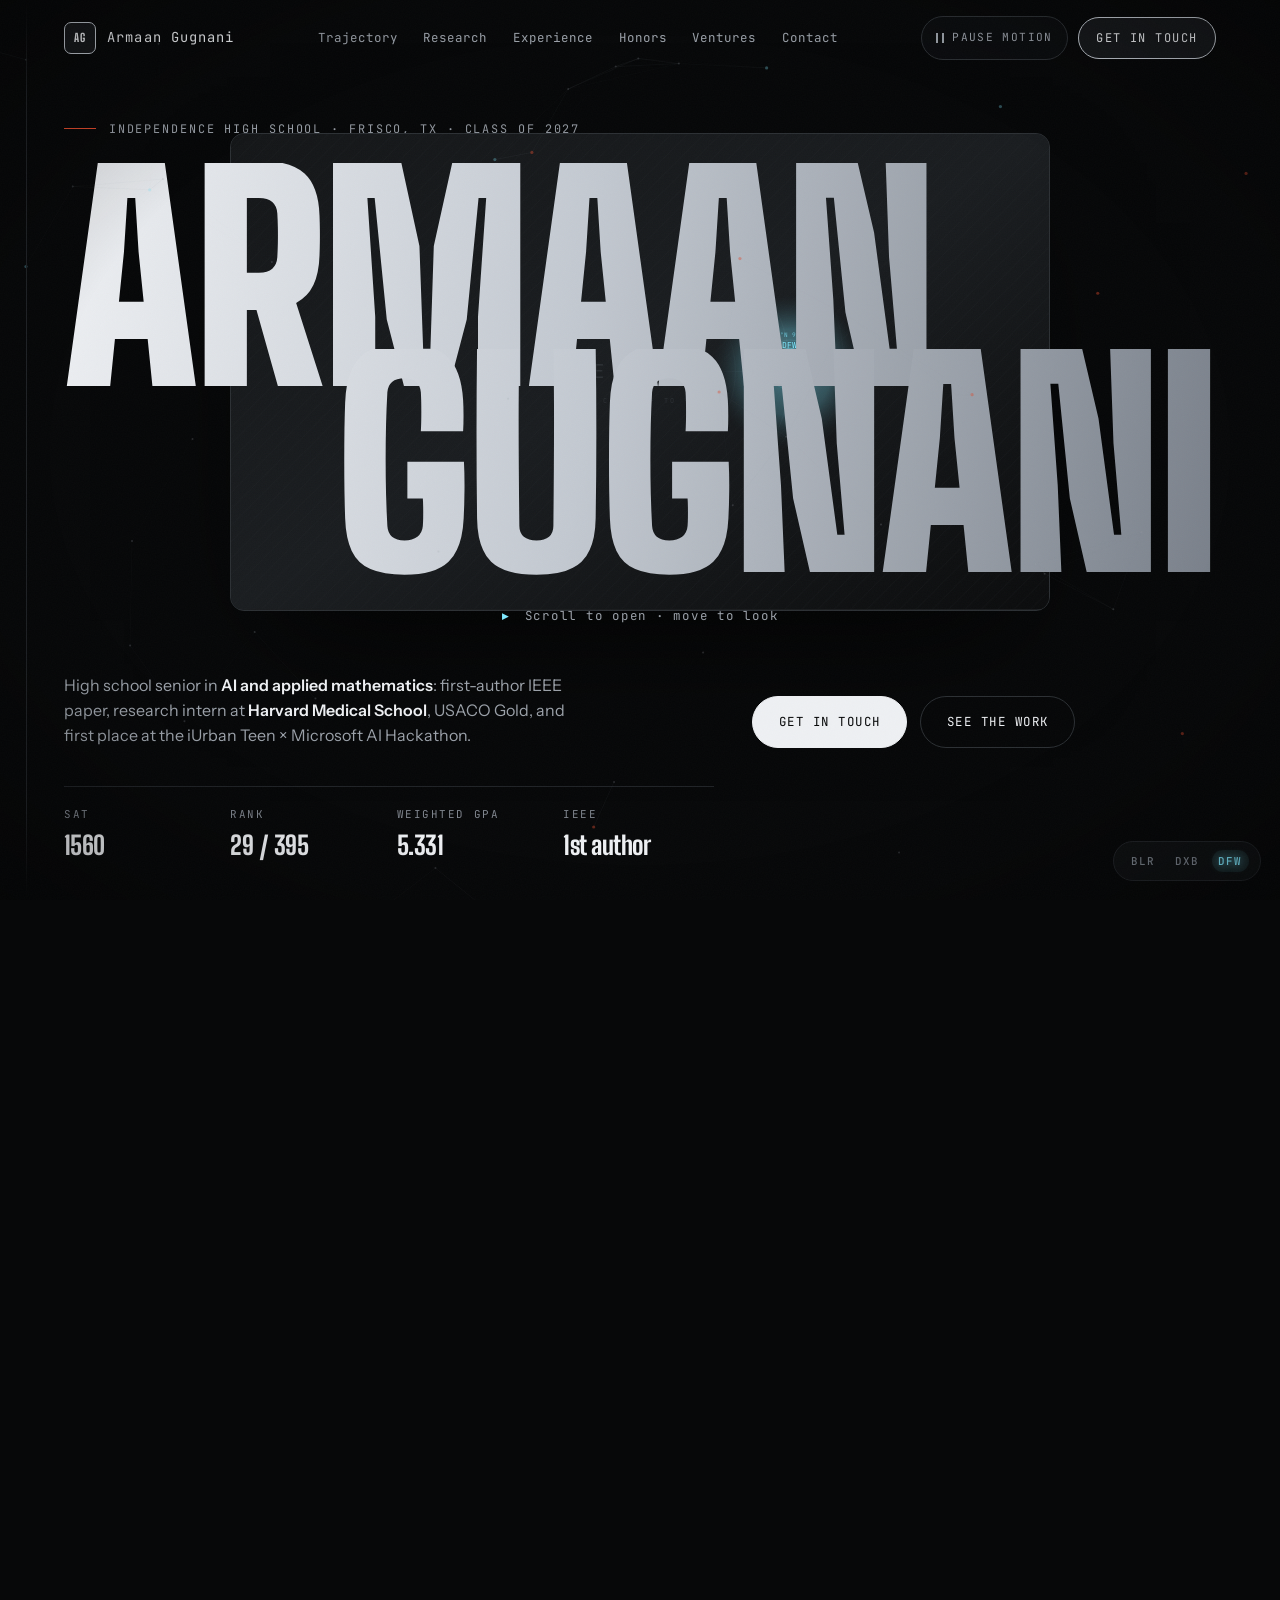
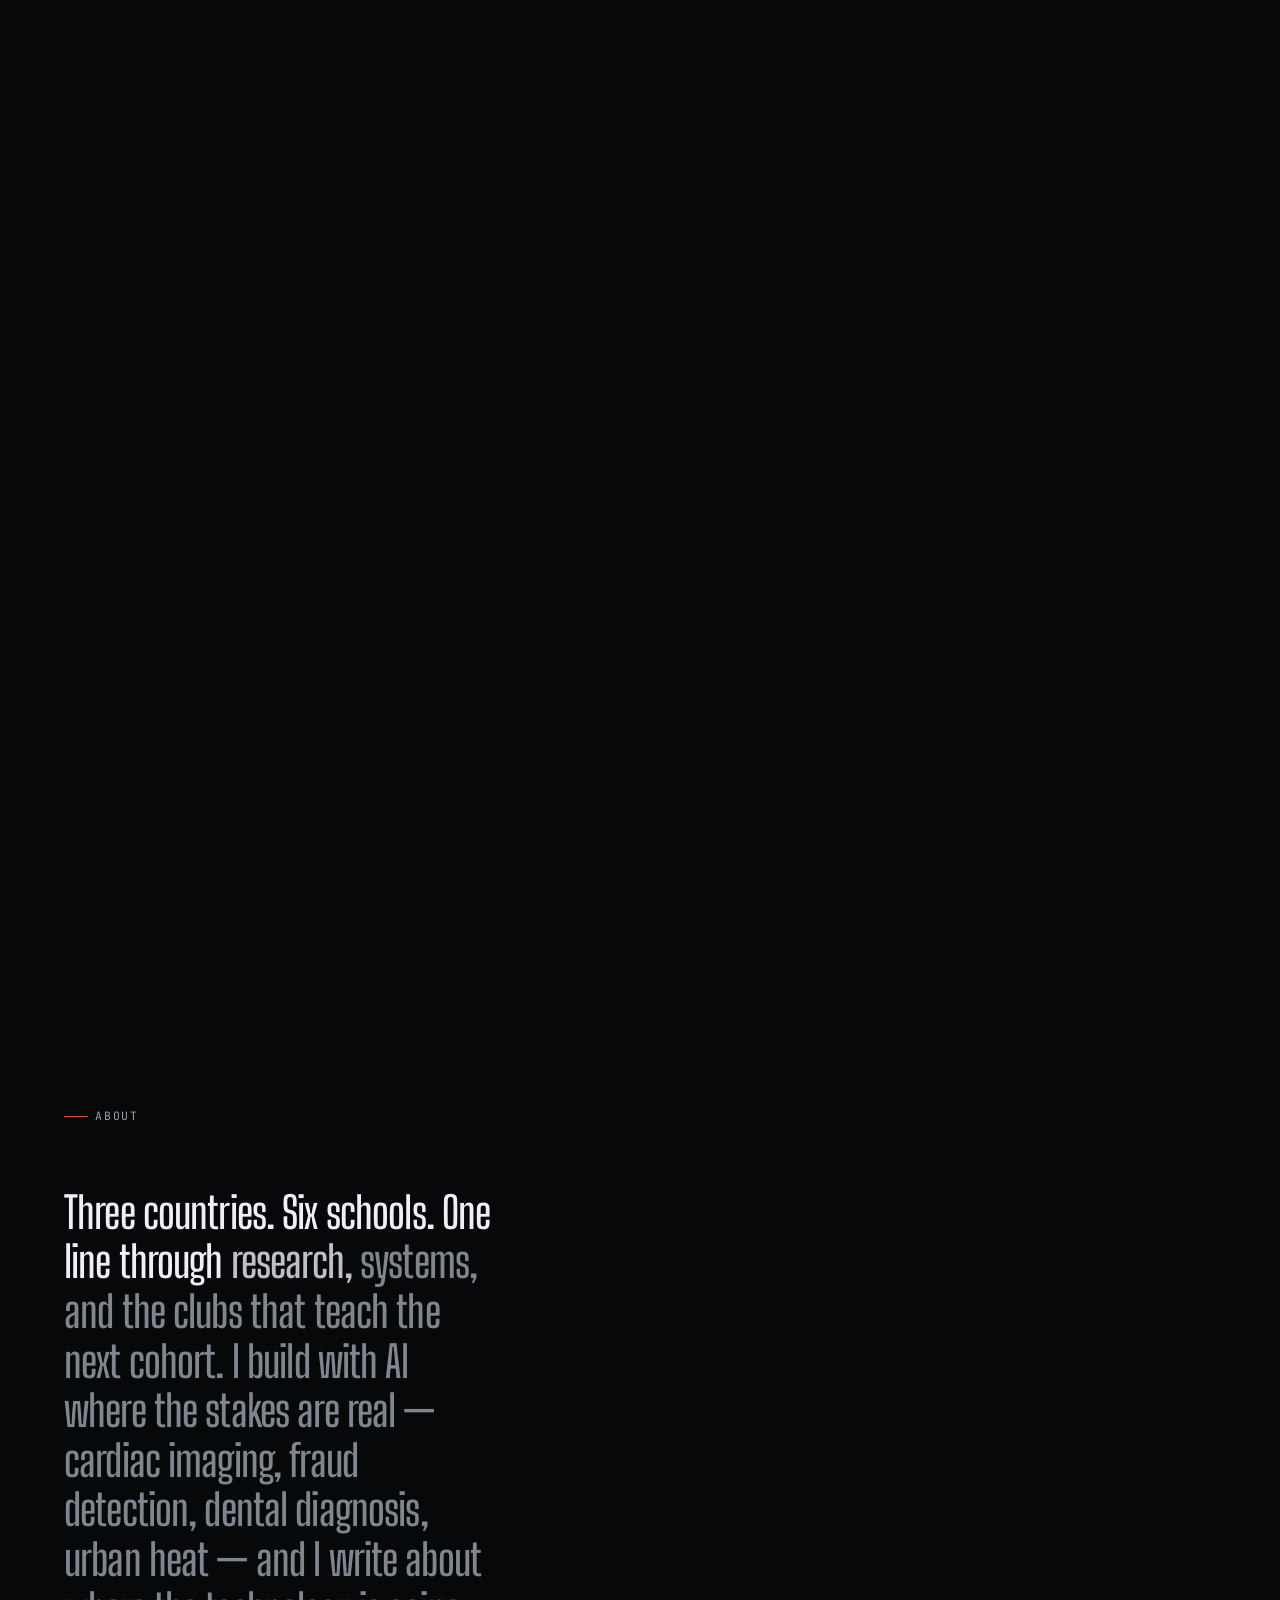
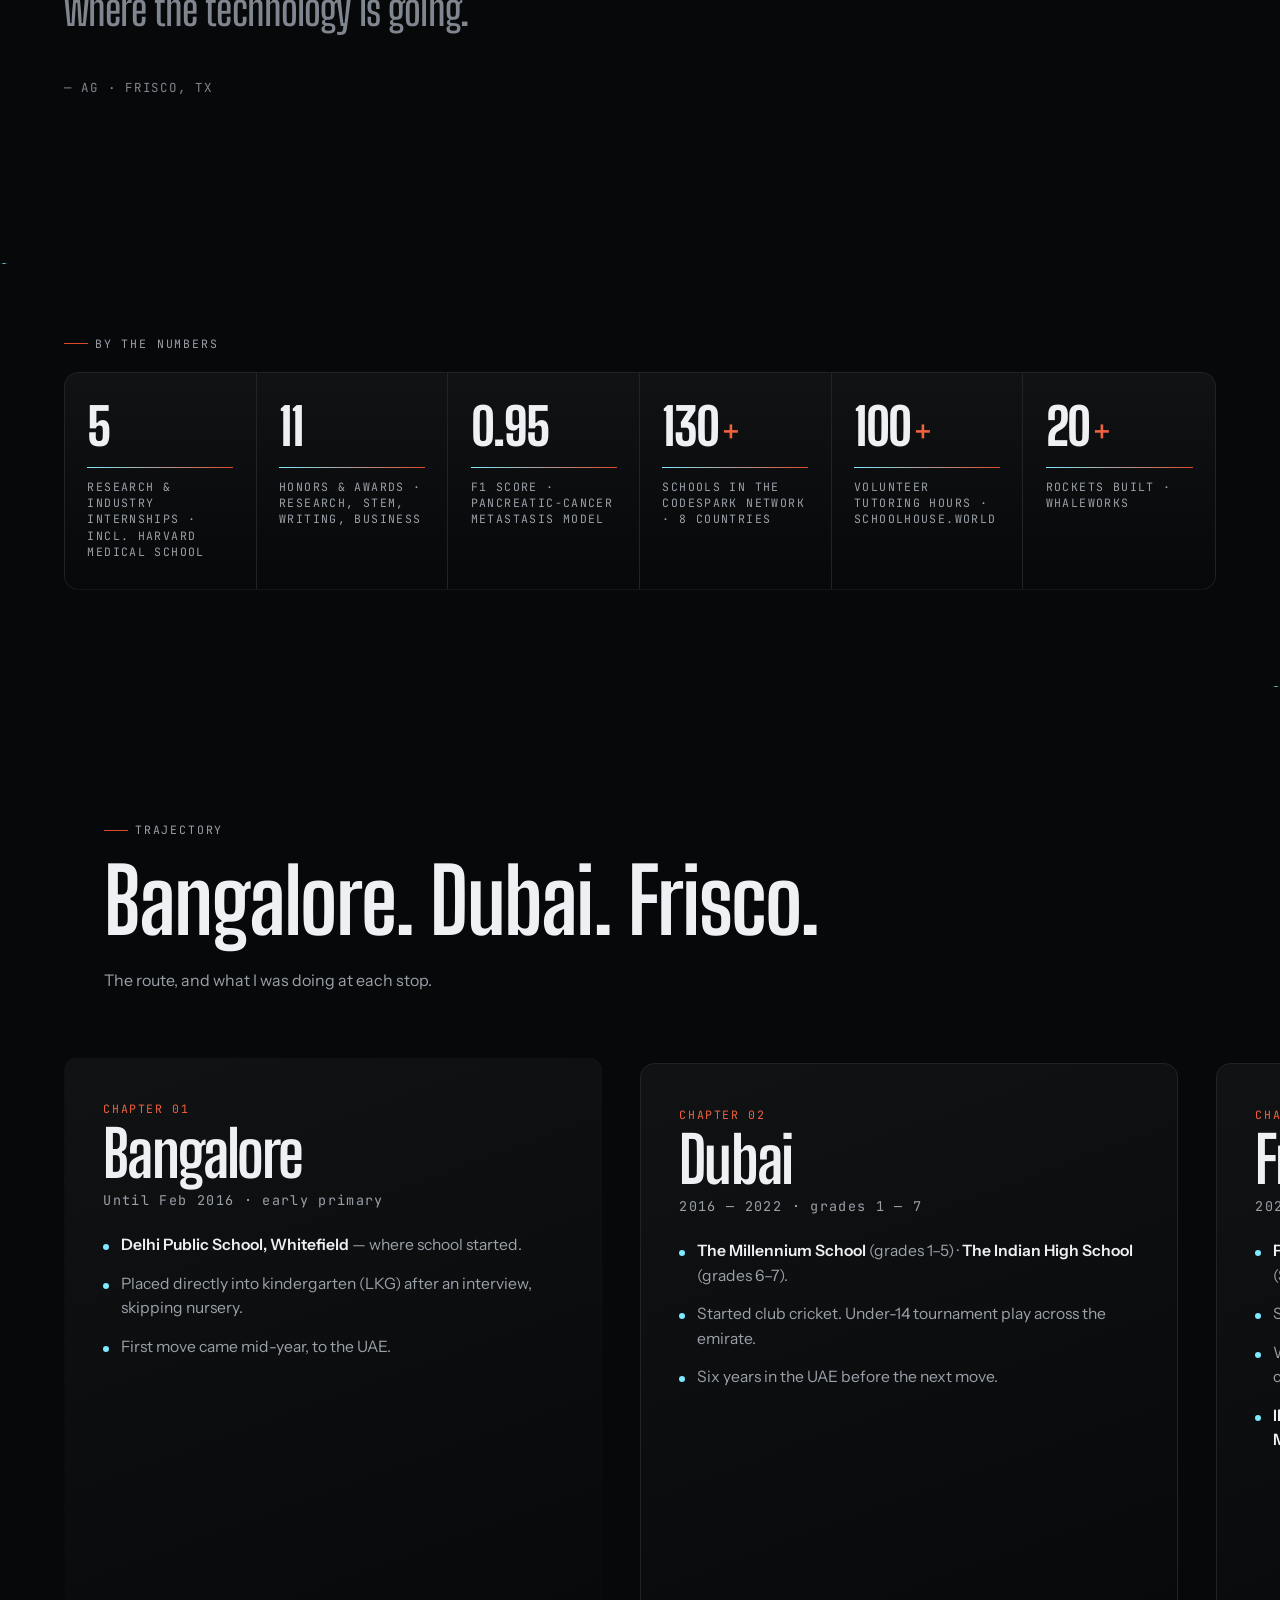
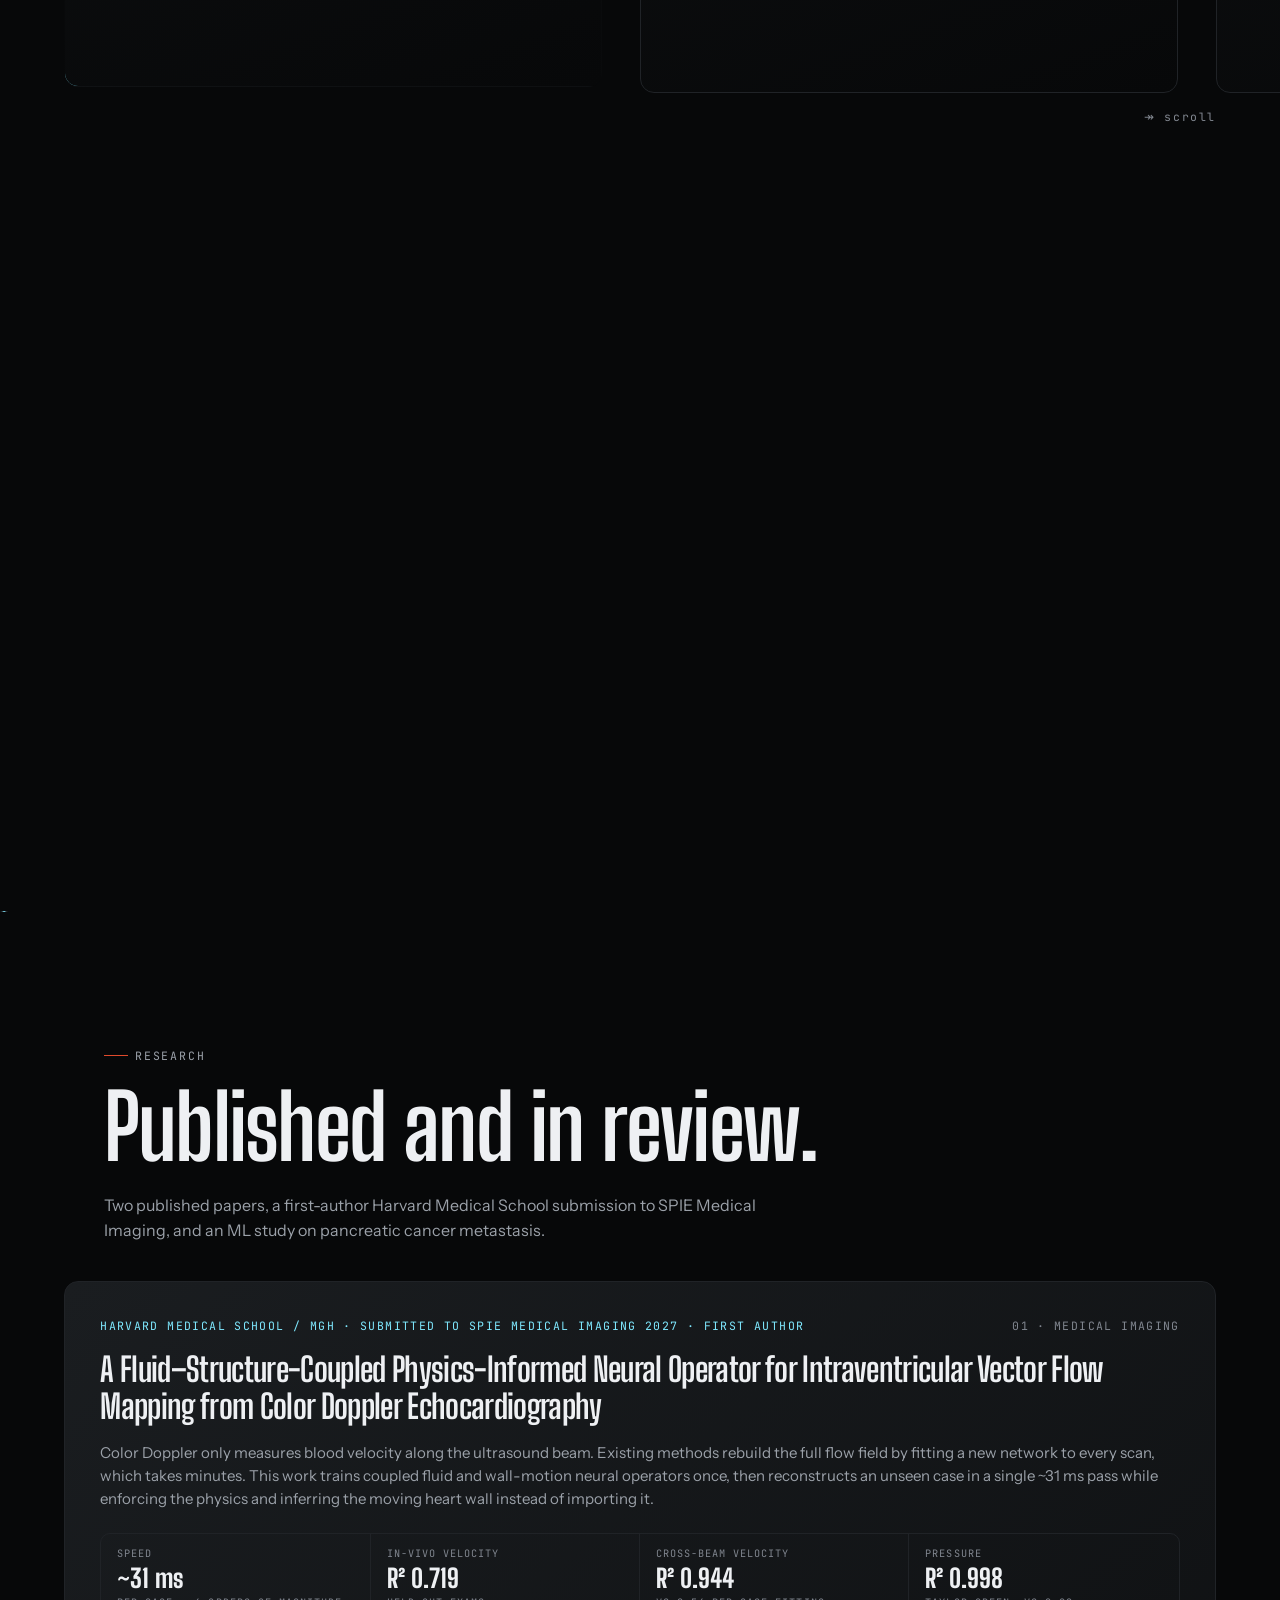
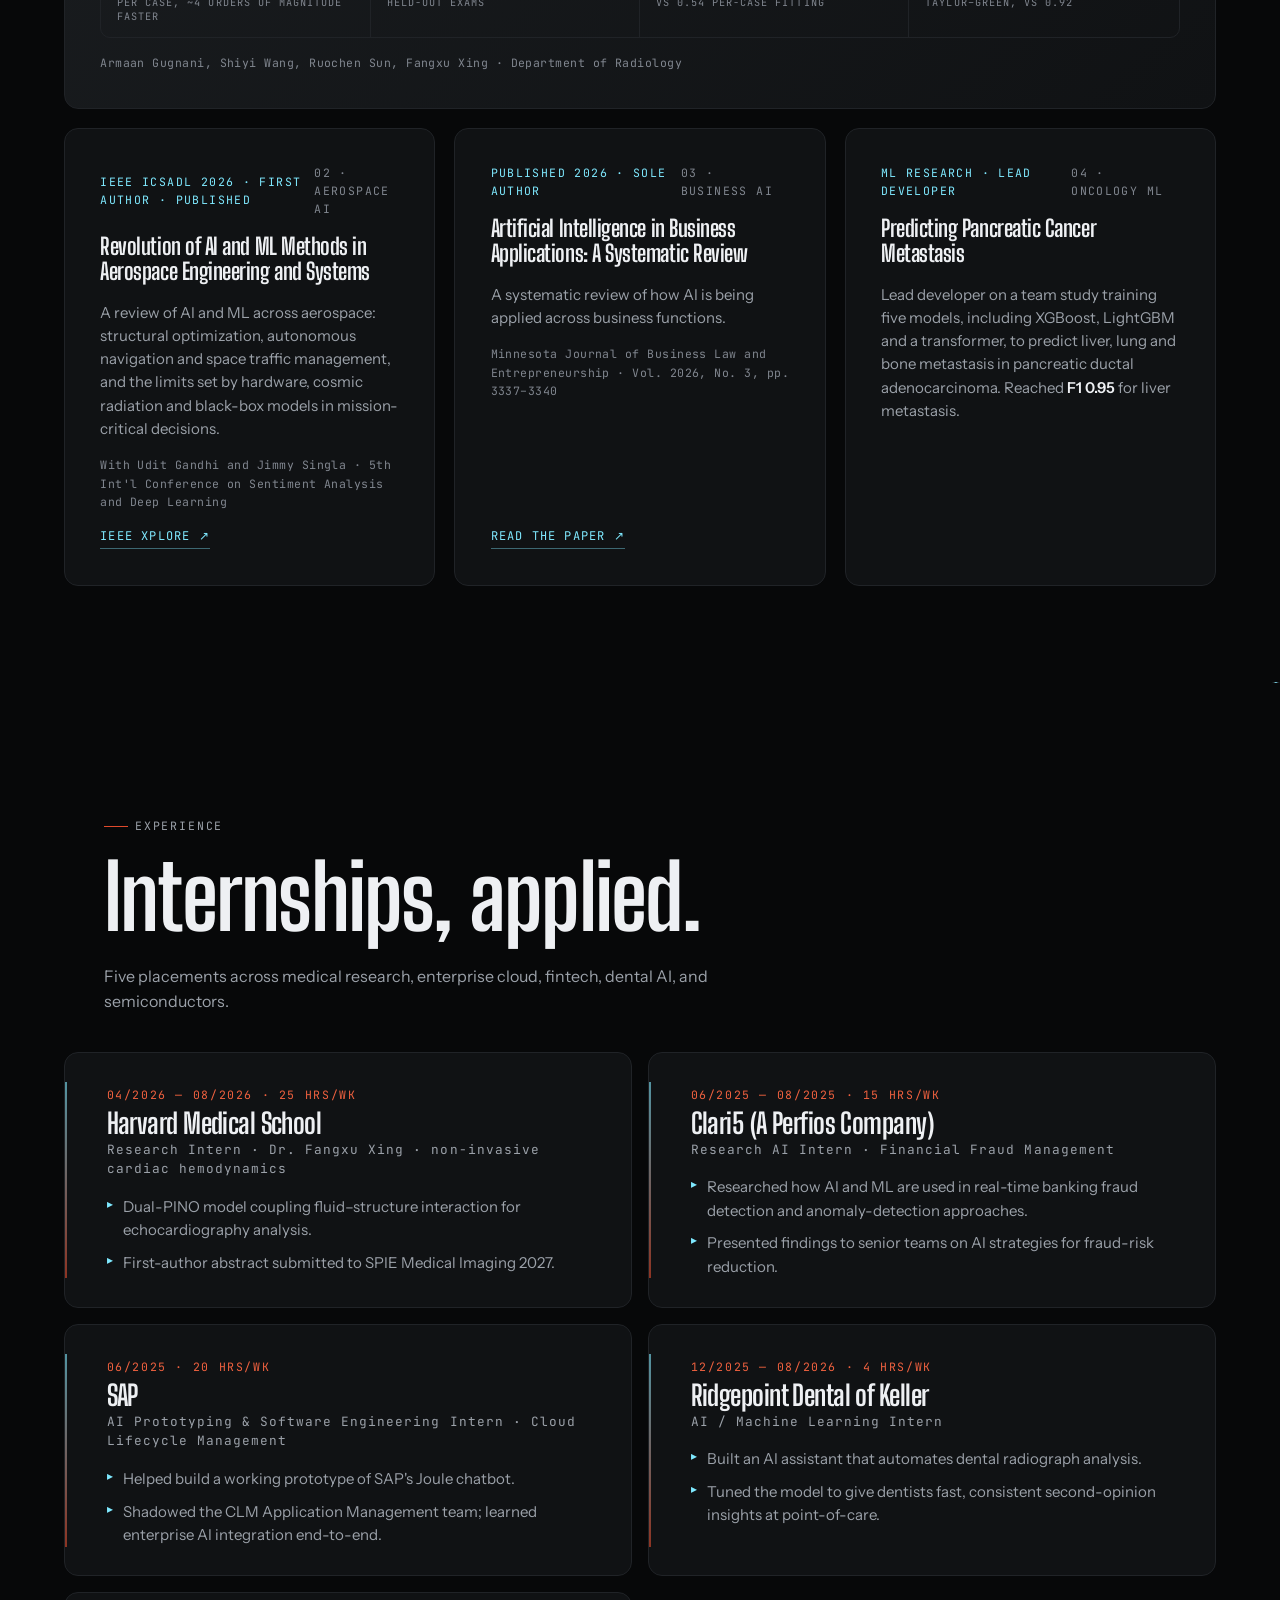
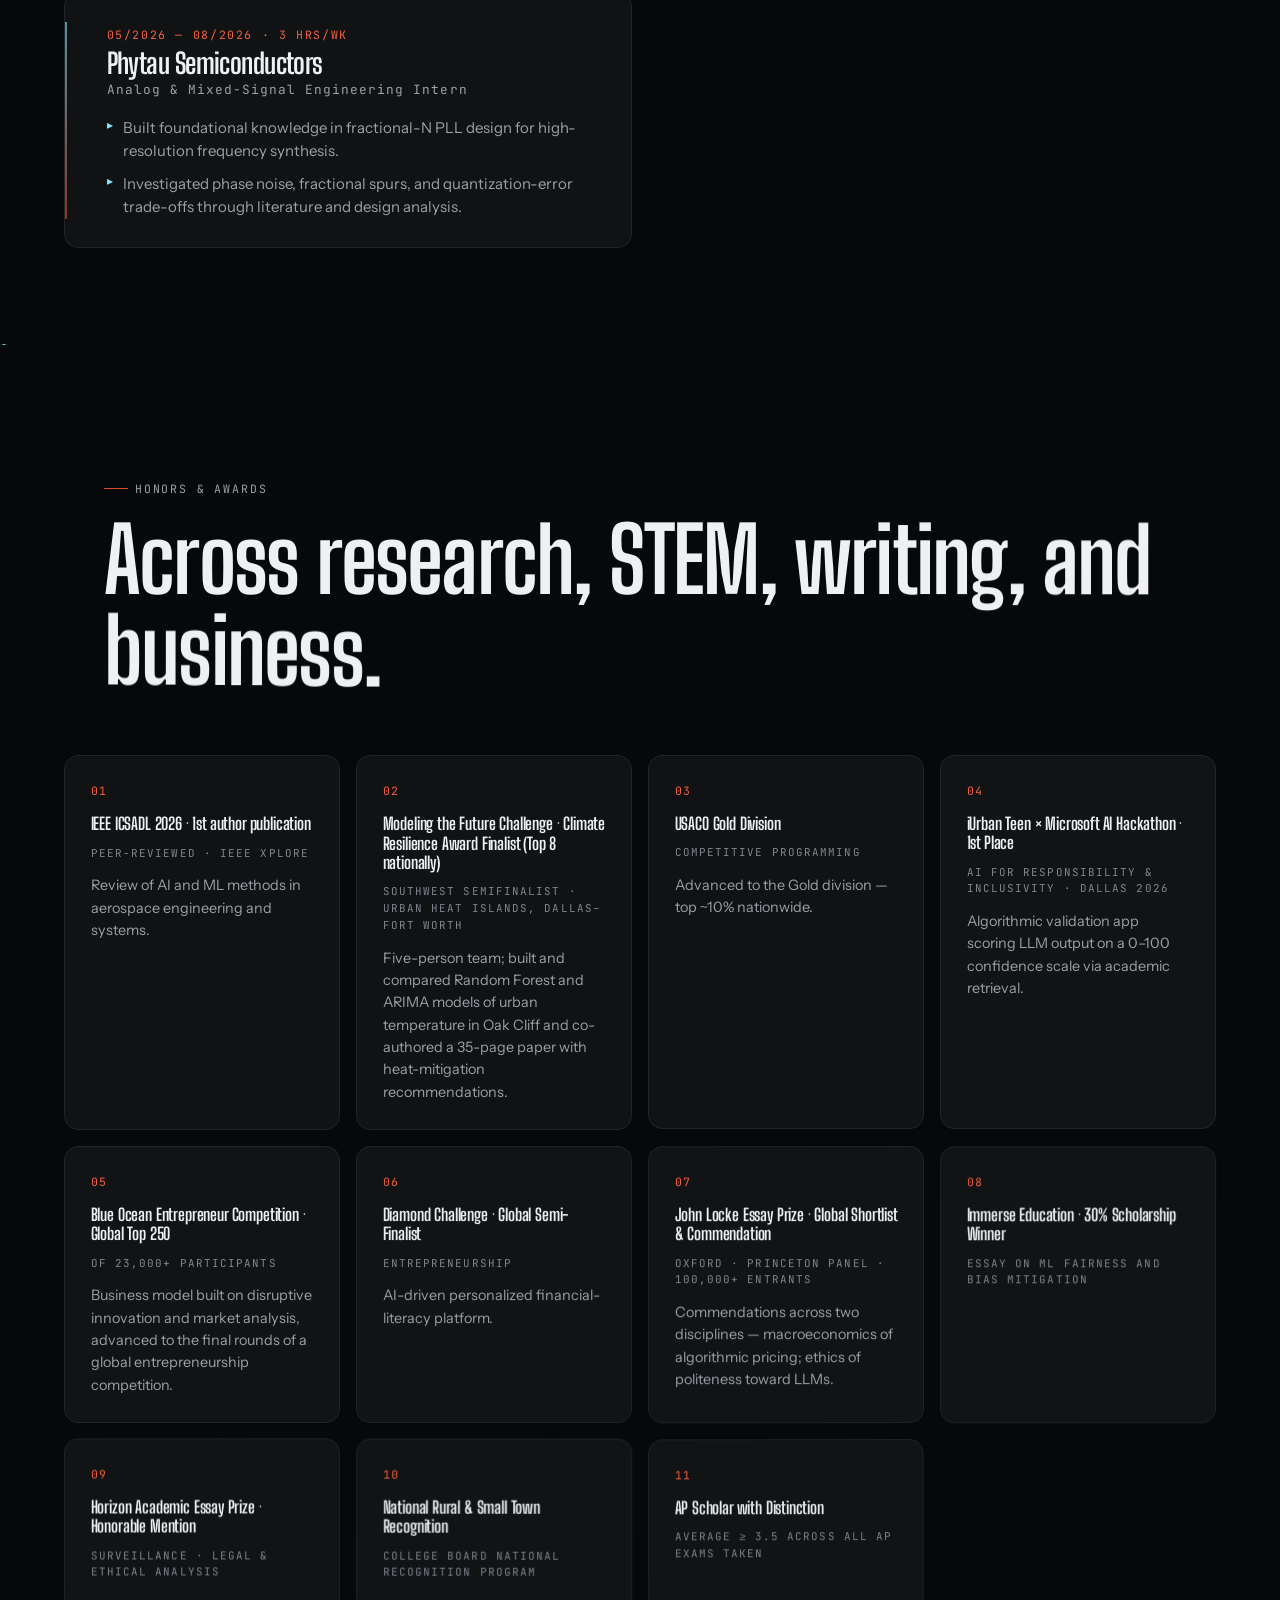
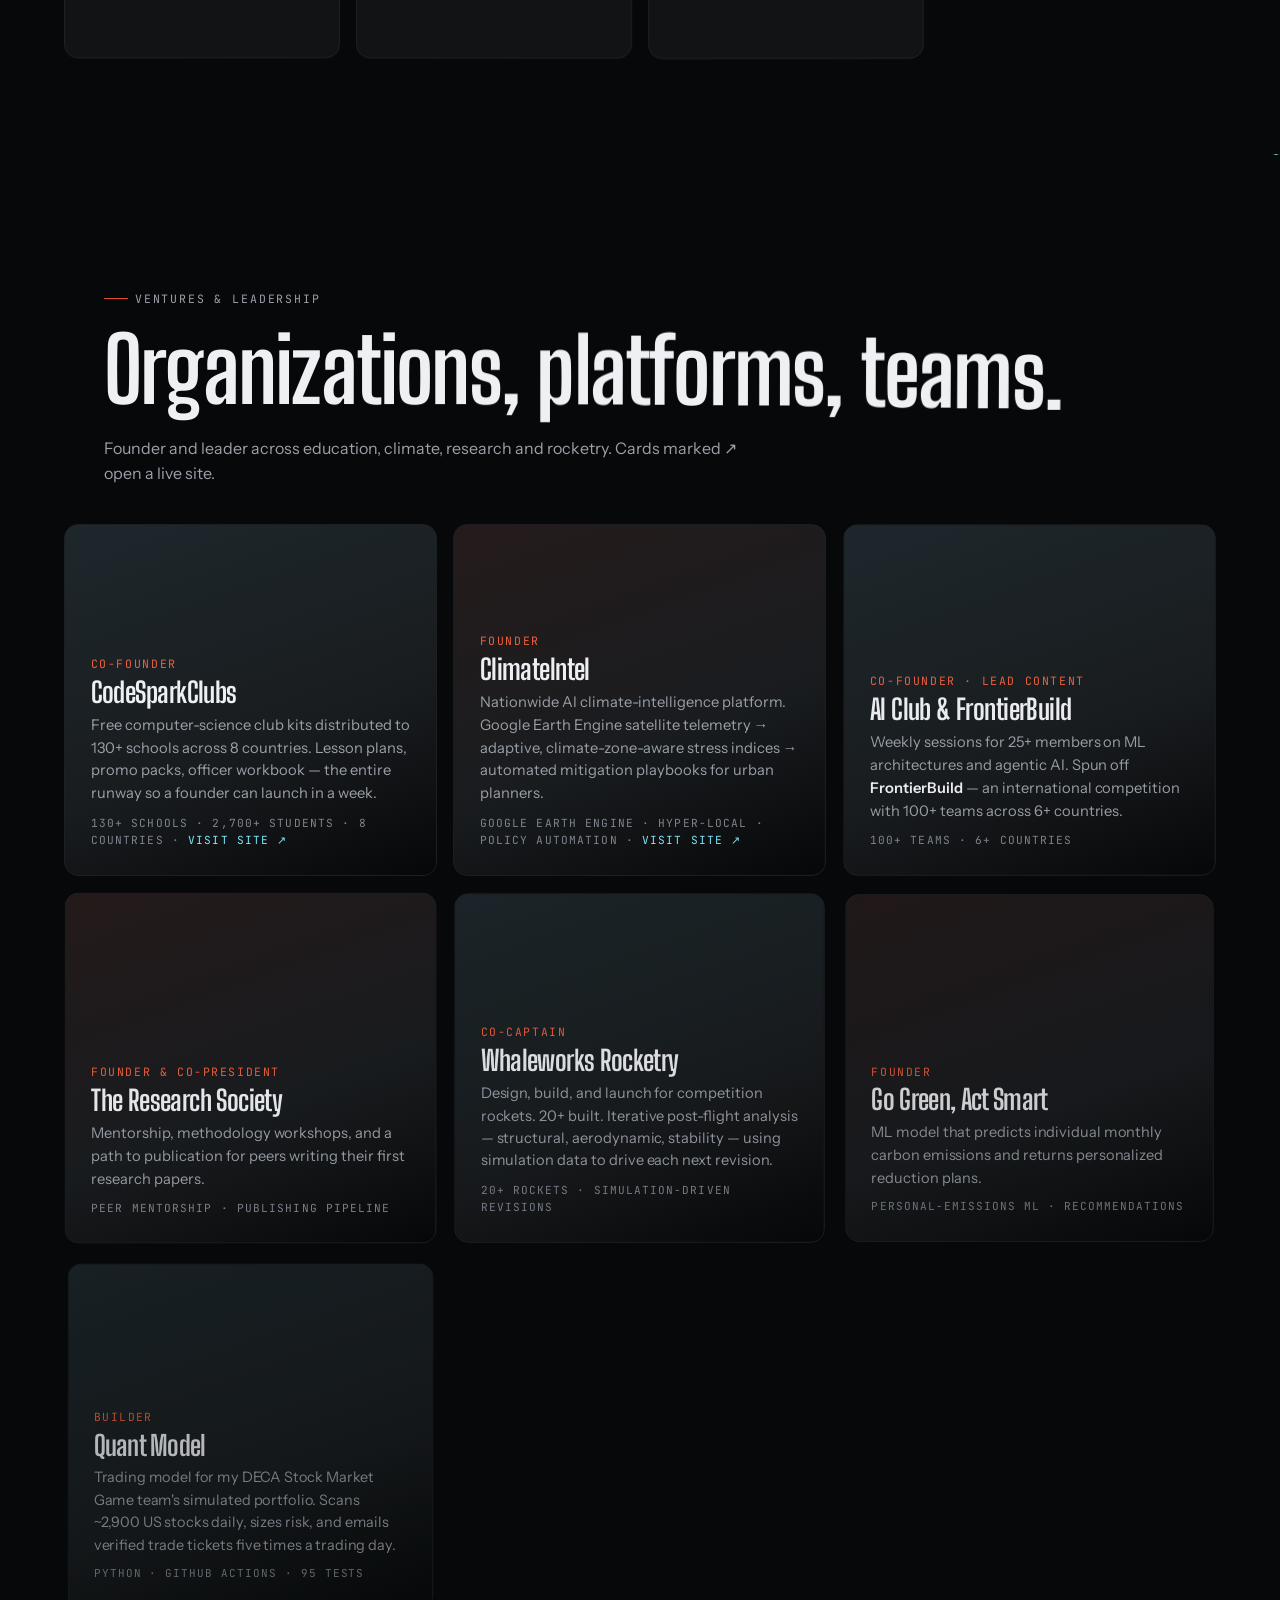
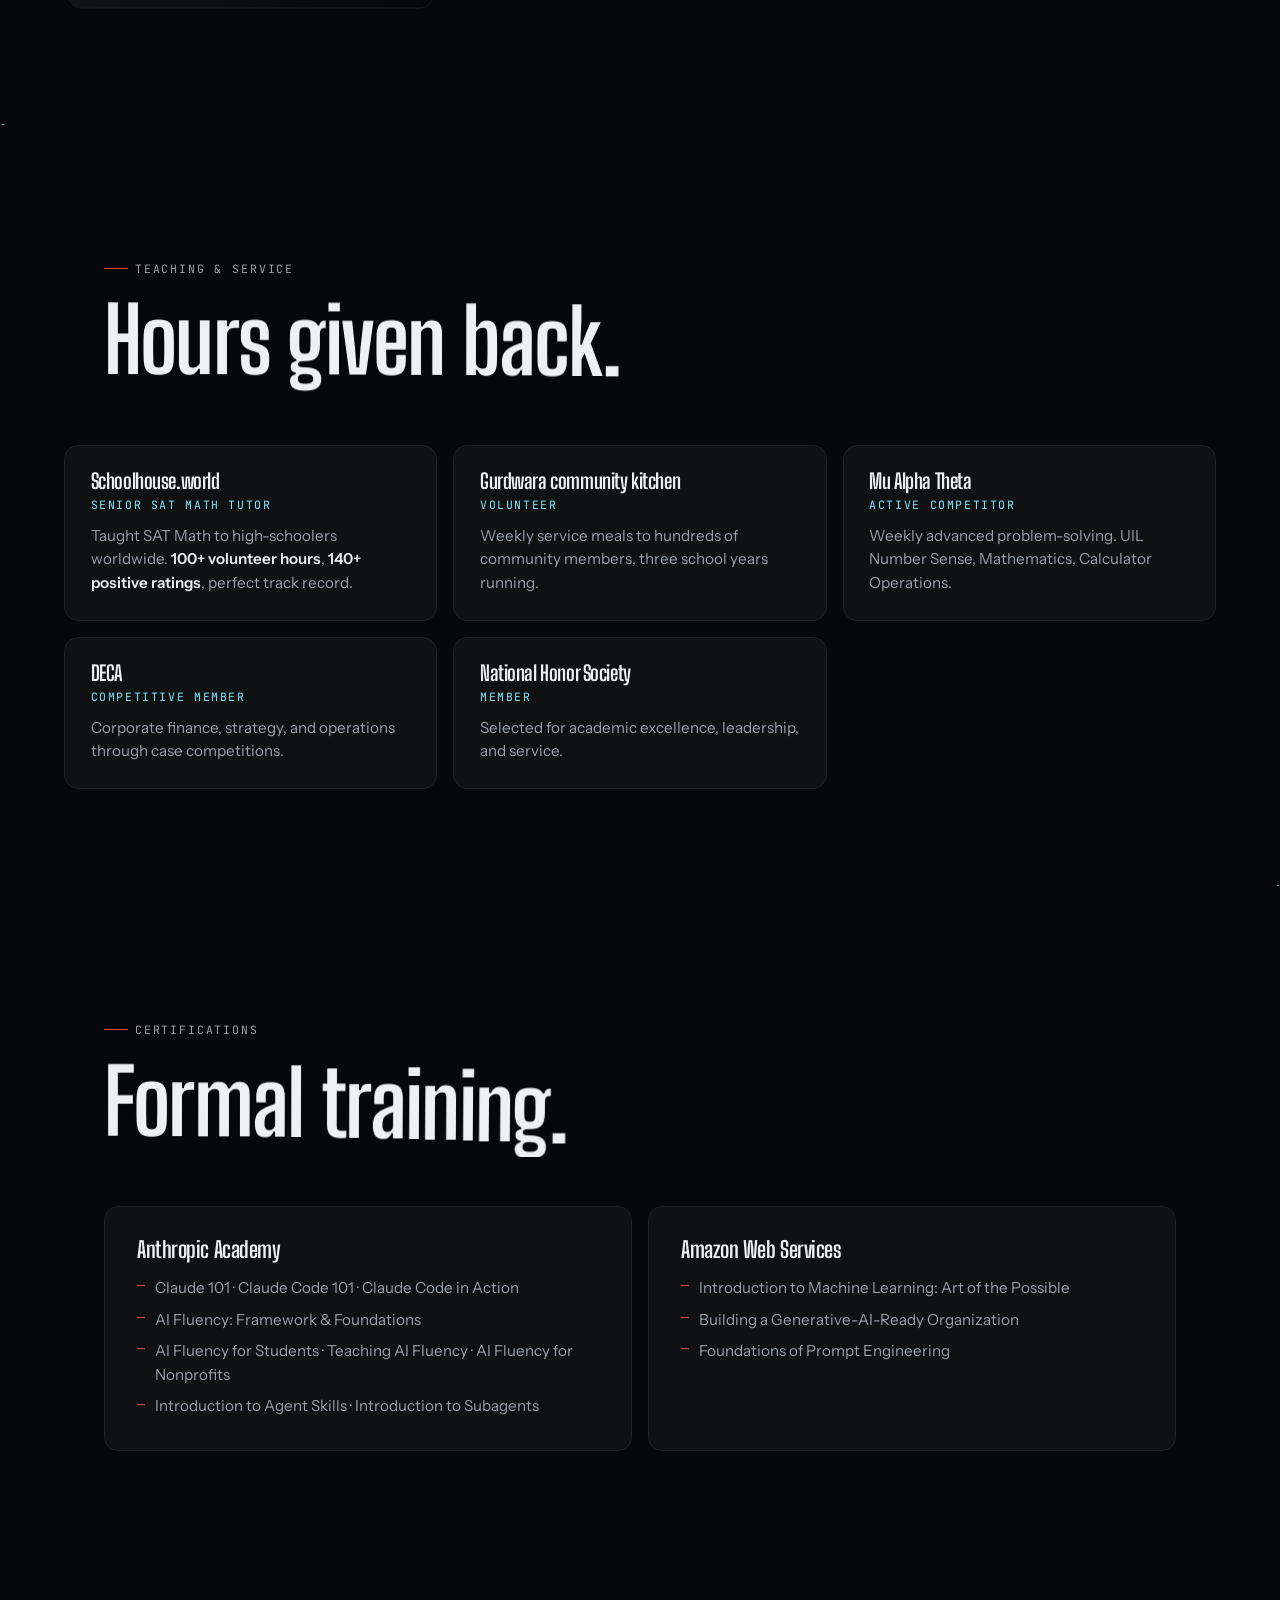
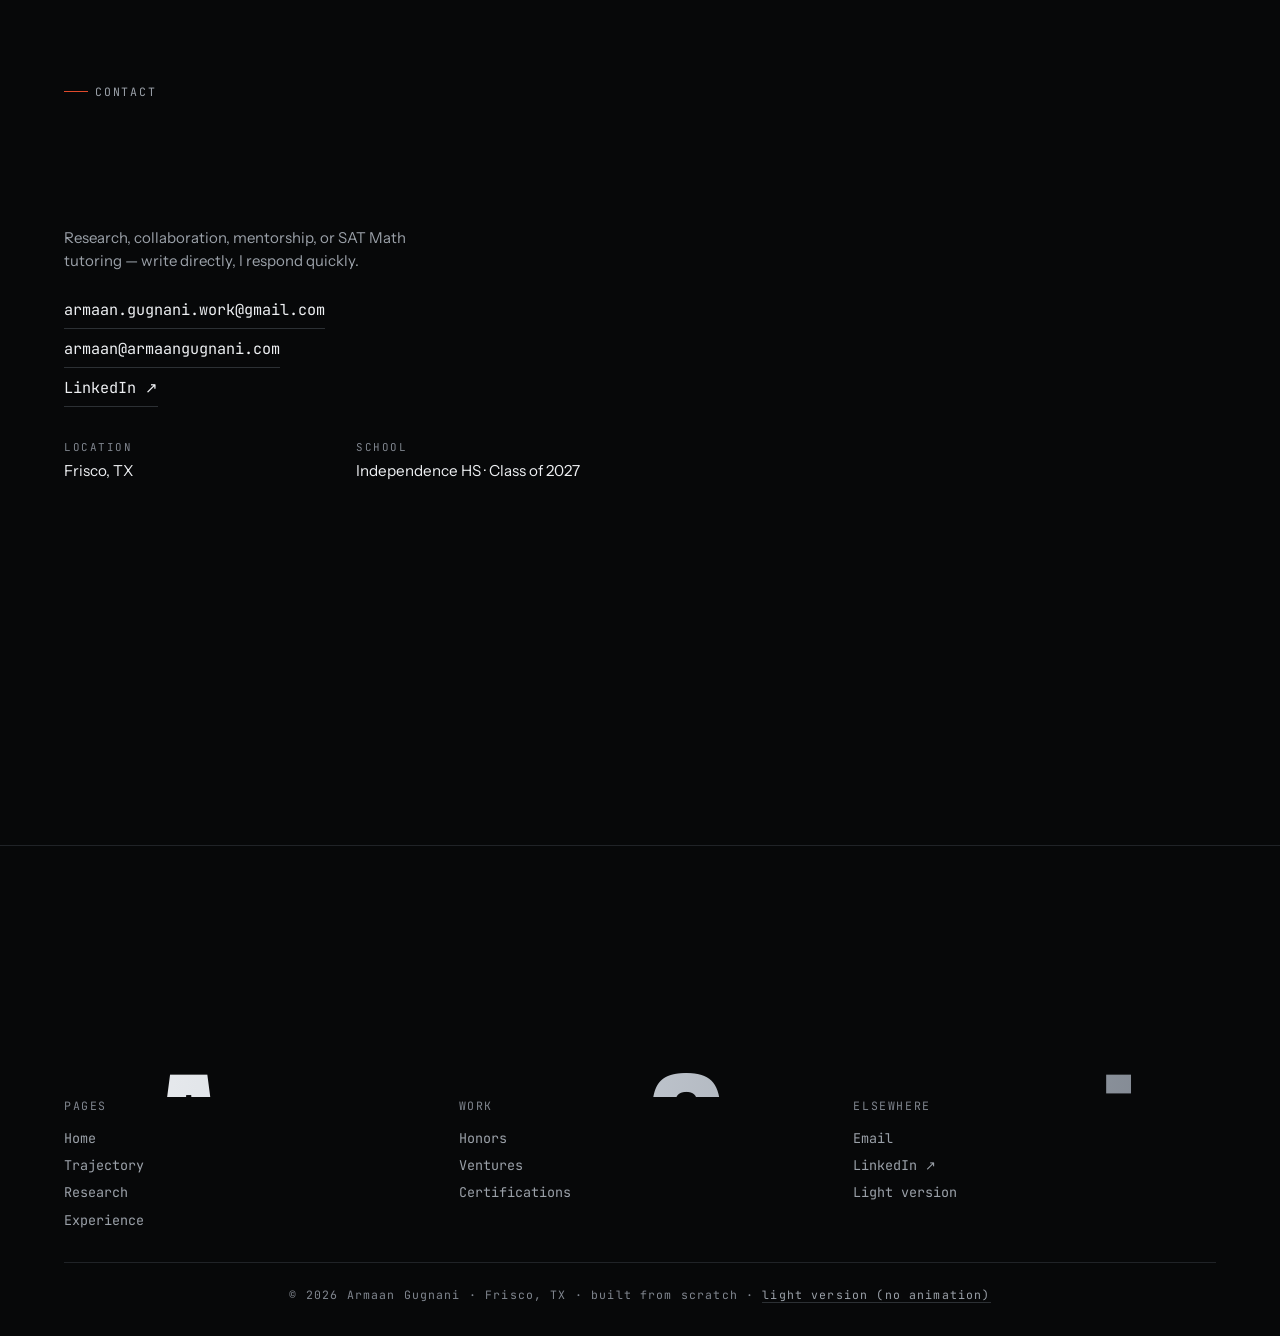
==== index.html @ 94f1335a "Update the MTFC honor card and correct FrontierBuild to 6+ countries" ====
<!doctype html>
<html lang="en" class="no-js">
<head>
<meta charset="utf-8">
<meta name="viewport" content="width=device-width, initial-scale=1">
<title>Armaan Gugnani — AI research, systems, and a trajectory across three countries</title>
<meta name="description" content="High school senior working at the intersection of AI, data, and mathematics. IEEE first author, Harvard Medical School research intern, USACO Gold, first place at the iUrban Teen × Microsoft AI Hackathon. Bangalore to Dubai to Frisco.">
<meta name="theme-color" content="#070809">
<script>
  // Runs before first paint: mark JS as available, and honour a saved
  // view choice (?full=1 opts in to the animated site for good).
  (function (d) {
    d.documentElement.className = 'js';
    try {
      if (/[?&]full=1/.test(location.search)) localStorage.setItem('ag-view', 'full');
      else if (localStorage.getItem('ag-view') === 'lite') location.replace('lite.html');
    } catch (e) {}
  })(document);
</script>

<!-- Everything is first-party: fonts and libraries are self-hosted, so a slow or
     blocked CDN can never hold the page. Bump ?v= on deploys that change CSS/JS. -->
<link rel="preload" href="assets/fonts/bigshouldersdisplay-fC1_PZJEZG-e9gHhdI4-NBbfd2ys3SjJCx1czNDu.woff2" as="font" type="font/woff2" crossorigin>
<link rel="preload" href="assets/fonts/instrumentsans-pxiTypc9vsFDm051Uf6KVwgkfoSxQ0GsQv8ToedPibnr0SZe1Q.woff2" as="font" type="font/woff2" crossorigin>
<link rel="preload" href="assets/fonts/jetbrainsmono-tDbv2o-flEEny0FZhsfKu5WU4zr3E_BX0PnT8RD8yKwBNntkaToggR7BYRbKPxDcwg.woff2" as="font" type="font/woff2" crossorigin>
<link rel="stylesheet" href="assets/css/fonts.css?v=6">

<link rel="stylesheet" href="assets/css/site.css?v=6">

<meta property="og:title" content="Armaan Gugnani — AI research, systems, and a trajectory across three countries">
<meta property="og:description" content="IEEE first author, Harvard Medical School research intern, USACO Gold, first place at the iUrban Teen × Microsoft AI Hackathon. Bangalore to Dubai to Frisco.">
<meta property="og:type" content="website">
<meta property="og:url" content="https://armaangugnani.com/">
<meta property="og:image" content="https://armaangugnani.com/assets/og-image.jpg">
<meta property="og:image:width" content="1200">
<meta property="og:image:height" content="630">
<meta property="og:image:alt" content="Armaan Gugnani — AI, research, systems. A trajectory from Bangalore to Dubai to Frisco.">
<meta name="twitter:card" content="summary_large_image">
<link rel="canonical" href="https://armaangugnani.com/">
<link rel="icon" href="assets/favicon.svg" type="image/svg+xml">
<link rel="apple-touch-icon" href="assets/apple-touch-icon.png">
<script type="application/ld+json">
{
  "@context": "https://schema.org",
  "@type": "Person",
  "name": "Armaan Gugnani",
  "url": "https://armaangugnani.com/",
  "image": "https://armaangugnani.com/assets/og-image.jpg",
  "sameAs": ["https://www.linkedin.com/in/armaangugnani/"],
  "affiliation": {
    "@type": "HighSchool",
    "name": "Independence High School",
    "address": { "@type": "PostalAddress", "addressLocality": "Frisco", "addressRegion": "TX", "addressCountry": "US" }
  },
  "knowsAbout": ["Machine learning", "Artificial intelligence", "Applied mathematics", "Physics-informed neural operators", "Quantitative trading systems"]
}
</script>
</head>

<body>

<a class="skip-link" href="#top">Skip to content</a>

<!-- Cold Boot preloader. Terminal self-test, aperture iris closes to reveal the page. -->
<div id="boot" class="boot" aria-hidden="true">
  <div class="boot__inner">
    <div class="boot__brand"><span>AG</span><i></i></div>
    <pre id="bootLog" class="boot__log"></pre>
    <div class="boot__meter">
      <div class="boot__bar"><i id="bootBar"></i></div>
      <span id="bootCount" class="boot__count">000</span>
    </div>
    <p class="boot__sig">armaangugnani.com · build 2027</p>
  </div>
</div>

<!-- Vertical through-line rail (Trace Charge). Fills with page progress. -->
<div class="rail" aria-hidden="true"><i id="railFill"></i></div>

<!-- Trajectory pathfinder: which chapter the viewer is in. Persistent, top-right. -->
<aside id="pathfinder" class="pathfinder" aria-hidden="true">
  <ol>
    <li data-node="blr"><b>BLR</b><span>Bangalore</span></li>
    <li data-node="dxb"><b>DXB</b><span>Dubai</span></li>
    <li data-node="dfw" class="is-live"><b>DFW</b><span>Frisco</span></li>
  </ol>
</aside>

<!-- Spark field (velocity-driven canvas). -->
<canvas id="field" class="field" aria-hidden="true"></canvas>

<!-- Aperture cursor dot. -->
<div id="cursor" class="cursor" aria-hidden="true"></div>

<header id="nav" class="nav">
  <a class="nav__brand" href="#top">
    <span class="nav__mark">AG</span>
    <span class="nav__name">Armaan Gugnani</span>
  </a>
  <nav class="nav__links" id="navLinks" aria-label="Primary" data-lenis-prevent>
    <a href="#trajectory">Trajectory</a>
    <a href="#research">Research</a>
    <a href="#experience">Experience</a>
    <a href="#honors">Honors</a>
    <a href="#ventures">Ventures</a>
    <a href="#contact">Contact</a>
  </nav>
  <div class="nav__end">
    <button class="nav__menu" id="menuToggle" type="button" aria-expanded="false" aria-controls="navLinks">
      <i aria-hidden="true"></i><span>Menu</span>
    </button>
    <button class="nav__motion" id="motionToggle" type="button" aria-pressed="false" hidden>
      <i aria-hidden="true"></i><span>Pause motion</span>
    </button>
    <a href="#contact" class="nav__cta" data-magnetic><span>Get in touch</span></a>
  </div>
</header>

<main id="top">

  <!-- =================== HERO =================== -->
  <section class="hero" id="hero">
    <div class="hero__stage" id="heroStage">

      <p class="hero__eyebrow">
        <i></i> Independence High School · Frisco, TX · Class of 2027
      </p>

      <div class="hero__mark">
        <h1 class="hero__wordmark display">
          <span class="hero__word hero__word--back">Armaan</span>
          <span class="hero__word hero__word--front">Gugnani</span>
        </h1>
        <!-- Decorative: sits behind the name. Scroll opens it, the cursor steers it. -->
          <div class="hero__figure" id="heroReveal" aria-hidden="true" data-aperture-reveal>
            <!-- base layer: the live trajectory diagram -->
            <svg class="aperture__base" viewBox="0 0 1200 700" preserveAspectRatio="xMidYMid slice" aria-hidden="true">
              <defs>
                <radialGradient id="halo" cx="50%" cy="50%" r="50%">
                  <stop offset="0%" stop-color="#7fe9ff" stop-opacity="0.55"/>
                  <stop offset="60%" stop-color="#7fe9ff" stop-opacity="0.05"/>
                  <stop offset="100%" stop-color="#7fe9ff" stop-opacity="0"/>
                </radialGradient>
                <linearGradient id="arcA" x1="0%" x2="100%" y1="0%" y2="0%">
                  <stop offset="0%" stop-color="#7fe9ff"/>
                  <stop offset="100%" stop-color="#e04a2c"/>
                </linearGradient>
                <linearGradient id="arcB" x1="0%" x2="100%" y1="0%" y2="0%">
                  <stop offset="0%" stop-color="#e04a2c"/>
                  <stop offset="100%" stop-color="#ffb089"/>
                </linearGradient>
                <filter id="glow" x="-50%" y="-50%" width="200%" height="200%">
                  <feGaussianBlur stdDeviation="6" result="b"/>
                  <feMerge><feMergeNode in="b"/><feMergeNode in="SourceGraphic"/></feMerge>
                </filter>
              </defs>

              <!-- faint globe grid -->
              <g class="trajectory__grid" fill="none" stroke="#2c3034" stroke-width="0.6">
                <circle cx="600" cy="350" r="300"/>
                <circle cx="600" cy="350" r="220"/>
                <circle cx="600" cy="350" r="140"/>
                <circle cx="600" cy="350" r="70"/>
                <line x1="300" y1="350" x2="900" y2="350"/>
                <line x1="600" y1="50"  x2="600" y2="650"/>
                <line x1="388" y1="138" x2="812" y2="562"/>
                <line x1="812" y1="138" x2="388" y2="562"/>
              </g>

              <!-- halo under the active node -->
              <circle cx="820" cy="340" r="220" fill="url(#halo)" class="trajectory__halo"/>

              <!-- arcs: BLR -> DXB, DXB -> DFW -->
              <path class="trajectory__arc" d="M 360 440 Q 500 180 580 360" stroke="url(#arcA)" stroke-width="2" fill="none" filter="url(#glow)"/>
              <path class="trajectory__arc" d="M 580 360 Q 720 160 820 340" stroke="url(#arcB)" stroke-width="2" fill="none" filter="url(#glow)"/>

              <!-- travelling pulse (JS-animated via stroke-dashoffset) -->
              <path id="pulsePath" class="trajectory__pulse" d="M 360 440 Q 500 180 580 360 Q 720 160 820 340" stroke="#eef0f3" stroke-width="2.5" fill="none" filter="url(#glow)"/>

              <!-- nodes -->
              <g class="trajectory__nodes" font-family="JetBrains Mono, monospace" font-size="12" fill="#eef0f3">
                <g class="trajectory__node" data-node="blr">
                  <circle cx="360" cy="440" r="7" fill="#9ba1a9"/>
                  <circle cx="360" cy="440" r="18" fill="none" stroke="#9ba1a9" stroke-width="0.5" opacity="0.6"/>
                  <text x="360" y="478" text-anchor="middle" fill="#9ba1a9">BLR</text>
                  <text x="360" y="494" text-anchor="middle" font-size="9" fill="#666c74">13.0°N  77.6°E</text>
                </g>
                <g class="trajectory__node" data-node="dxb">
                  <circle cx="580" cy="360" r="7" fill="#9ba1a9"/>
                  <circle cx="580" cy="360" r="18" fill="none" stroke="#9ba1a9" stroke-width="0.5" opacity="0.6"/>
                  <text x="580" y="340" text-anchor="middle" fill="#9ba1a9">DXB</text>
                  <text x="580" y="324" text-anchor="middle" font-size="9" fill="#666c74">25.2°N  55.3°E</text>
                </g>
                <g class="trajectory__node trajectory__node--live" data-node="dfw">
                  <circle cx="820" cy="340" r="9" fill="#7fe9ff"/>
                  <circle cx="820" cy="340" r="22" fill="none" stroke="#7fe9ff" stroke-width="0.8"/>
                  <circle cx="820" cy="340" r="36" fill="none" stroke="#7fe9ff" stroke-width="0.3" opacity="0.5"/>
                  <text x="820" y="316" text-anchor="middle" fill="#7fe9ff">DFW</text>
                  <text x="820" y="300" text-anchor="middle" font-size="9" fill="#7fe9ff" opacity="0.7">33.1°N  96.8°W</text>
                </g>
              </g>

              <!-- corner tick marks -->
              <g stroke="#79808a" stroke-width="0.8" fill="none">
                <path d="M 40 40 h 20 M 40 40 v 20"/>
                <path d="M 1160 40 h -20 M 1160 40 v 20"/>
                <path d="M 40 660 h 20 M 40 660 v -20"/>
                <path d="M 1160 660 h -20 M 1160 660 v -20"/>
              </g>
              <text x="40" y="20" font-family="JetBrains Mono, monospace" font-size="10" fill="#79808a">TRAJECTORY · BLR → DXB → DFW</text>
              <text x="1160" y="20" text-anchor="end" font-family="JetBrains Mono, monospace" font-size="10" fill="#79808a">AG · ARCHIVE</text>
            </svg>

            <!-- hover layer: matte sealed plate the aperture erodes -->
            <div class="aperture__hover">
              <svg viewBox="0 0 1200 700" preserveAspectRatio="xMidYMid slice">
                <defs>
                  <linearGradient id="plate" x1="0%" y1="0%" x2="100%" y2="100%">
                    <stop offset="0%"  stop-color="#141618"/>
                    <stop offset="50%" stop-color="#1a1d20"/>
                    <stop offset="100%" stop-color="#0b0c0d"/>
                  </linearGradient>
                  <pattern id="etch" width="24" height="24" patternUnits="userSpaceOnUse">
                    <path d="M 0 24 L 24 0" stroke="#2c3034" stroke-width="0.4"/>
                  </pattern>
                </defs>
                <rect width="1200" height="700" fill="url(#plate)"/>
                <rect width="1200" height="700" fill="url(#etch)" opacity="0.6"/>
                <!-- subtle sealed-plate branding -->
                <g fill="#2c3034" font-family="JetBrains Mono, monospace">
                  <text x="600" y="360" text-anchor="middle" font-size="28" letter-spacing="18">SEALED</text>
                  <text x="600" y="396" text-anchor="middle" font-size="10" letter-spacing="4">MOVE · CURSOR · TO · OPEN</text>
                </g>
              </svg>
            </div>
          </div>
      </div>

      <p class="hero__hint" id="heroHint"><b>▸</b> Scroll to open · move to look</p>

      <div class="hero__foot">
        <p class="hero__lede">
          High school senior in <b>AI and applied mathematics</b>: first-author IEEE paper, research intern at
          <b>Harvard Medical School</b>, USACO Gold, and first place at the iUrban Teen × Microsoft AI Hackathon.
        </p>
        <div class="hero__ctas">
          <a href="#contact" class="btn btn--primary" data-magnetic><span>Get in touch</span></a>
          <a href="#research" class="btn btn--ghost" data-magnetic><span>See the work</span></a>
        </div>
        <dl class="hero__stats">
          <div><dt>SAT</dt><dd>1560</dd></div>
          <div><dt>Rank</dt><dd>29 / 395</dd></div>
          <div><dt>Weighted GPA</dt><dd>5.331</dd></div>
          <div><dt>IEEE</dt><dd>1st author</dd></div>
        </dl>
      </div>

    </div>
  </section>

  <!-- =================== MARQUEE =================== -->
  <section class="marquee" aria-hidden="true">
    <div class="marquee__track" id="marquee">
      <span class="marquee__item">Computer Science</span><span class="marquee__dot">◆</span>
      <span class="marquee__item">Applied Mathematics</span><span class="marquee__dot">◆</span>
      <span class="marquee__item">Machine Learning Research</span><span class="marquee__dot">◆</span>
      <span class="marquee__item">USACO Gold</span><span class="marquee__dot">◆</span>
      <span class="marquee__item">IEEE First Author</span><span class="marquee__dot">◆</span>
      <span class="marquee__item">Quant Trading Model</span><span class="marquee__dot">◆</span>
      <span class="marquee__item">Harvard Medical School</span><span class="marquee__dot">◆</span>
      <span class="marquee__item">iUrban Teen × Microsoft AI Hackathon · 1st</span><span class="marquee__dot">◆</span>
      <span class="marquee__item">John Locke Shortlist</span><span class="marquee__dot">◆</span>
      <span class="marquee__item">Blue Ocean · Top 250 / 23,000+</span><span class="marquee__dot">◆</span>
      <span class="marquee__item">Modeling the Future · CRA Top 8</span><span class="marquee__dot">◆</span>
    </div>
  </section>

  <!-- =================== MANIFESTO =================== -->
  <section class="manifesto" id="manifesto-sec">
    <div class="section__inner">
      <p class="eyebrow"><i></i> About</p>
      <p id="manifesto" class="manifesto__body display">
        Three countries. Six schools. One line through research, systems, and the clubs that teach the next cohort.
        I build with AI where the stakes are real — cardiac imaging, fraud detection, dental diagnosis, urban heat — and I write about where the technology is going.
      </p>
      <p class="manifesto__sig">— AG · Frisco, TX</p>
    </div>
  </section>

  <!-- =================== STATS =================== -->
  <section class="stats" id="stats">
    <div class="section__inner stats__inner">
      <p class="eyebrow"><i></i> By the numbers</p>
      <div class="stats__grid">
        <div class="stat"><b class="stat__n"><span class="sr-only">5</span><span aria-hidden="true" data-count="5">5</span></b><i class="stat__line"></i><span class="stat__lbl">Research &amp; industry internships · incl. Harvard Medical School</span></div>
        <div class="stat"><b class="stat__n"><span class="sr-only">11</span><span aria-hidden="true" data-count="11">11</span></b><i class="stat__line"></i><span class="stat__lbl">Honors &amp; awards · research, STEM, writing, business</span></div>
        <div class="stat"><b class="stat__n"><span class="sr-only">0.95</span><span aria-hidden="true" data-count="0.95" data-decimals="2">0.95</span></b><i class="stat__line"></i><span class="stat__lbl">F1 score · pancreatic-cancer metastasis model</span></div>
        <div class="stat"><b class="stat__n"><span class="sr-only">130+</span><span aria-hidden="true" data-count="130" data-plus>130<b class="stat__plus">+</b></span></b><i class="stat__line"></i><span class="stat__lbl">Schools in the CodeSpark network · 8 countries</span></div>
        <div class="stat"><b class="stat__n"><span class="sr-only">100+</span><span aria-hidden="true" data-count="100" data-plus>100<b class="stat__plus">+</b></span></b><i class="stat__line"></i><span class="stat__lbl">Volunteer tutoring hours · Schoolhouse.<wbr>world</span></div>
        <div class="stat"><b class="stat__n"><span class="sr-only">20+</span><span aria-hidden="true" data-count="20" data-plus>20<b class="stat__plus">+</b></span></b><i class="stat__line"></i><span class="stat__lbl">Rockets built · Whaleworks</span></div>
      </div>
    </div>
  </section>

  <!-- =================== TRAJECTORY (horizontal rolodex) =================== -->
  <section class="trajectory" id="trajectory">
    <div class="section__head">
      <p class="eyebrow"><i></i> Trajectory</p>
      <h2 class="section__title display" data-split-chars>Bangalore. Dubai. Frisco.</h2>
      <p class="section__lede">The route, and what I was doing at each stop.</p>
    </div>

    <div class="rolodex" id="roloWrap">
      <div class="rolodex__track" id="roloTrack">

        <article class="chapter" data-node="blr">
          <header>
            <span class="chapter__tag">Chapter 01</span>
            <h3 class="chapter__city display">Bangalore</h3>
            <p class="chapter__dates">Until Feb 2016 · early primary</p>
          </header>
          <ul class="chapter__log">
            <li><b>Delhi Public School, Whitefield</b> — where school started.</li>
            <li>Placed directly into kindergarten (LKG) after an interview, skipping nursery.</li>
            <li>First move came mid-year, to the UAE.</li>
          </ul>
        </article>

        <article class="chapter" data-node="dxb">
          <header>
            <span class="chapter__tag">Chapter 02</span>
            <h3 class="chapter__city display">Dubai</h3>
            <p class="chapter__dates">2016 — 2022 · grades 1 — 7</p>
          </header>
          <ul class="chapter__log">
            <li><b>The Millennium School</b> (grades 1–5) · <b>The Indian High School</b> (grades 6–7).</li>
            <li>Started club cricket. Under-14 tournament play across the emirate.</li>
            <li>Six years in the UAE before the next move.</li>
          </ul>
        </article>

        <article class="chapter chapter--live" data-node="dfw">
          <header>
            <span class="chapter__tag">Chapter 03 · Current</span>
            <h3 class="chapter__city display">Frisco</h3>
            <p class="chapter__dates">2022 — Present · grades 8 — 12</p>
          </header>
          <ul class="chapter__log">
            <li><b>Fowler MS</b> → <b>Liberty HS</b> (Fall '23) → <b>Independence HS</b> (Spring '24 →).</li>
            <li>Started 8th grade a year younger than my classmates.</li>
            <li>Where the research, internships, publications and competition work took shape.</li>
            <li><b>IEEE first author</b> · <b>Harvard Med research</b> · <b>USACO Gold</b> · <b>Microsoft AI Hackathon 1st</b> · <b>CodeSparkClubs co-founder</b>.</li>
          </ul>
        </article>

      </div>
      <p class="rolodex__hint">↠ scroll</p>
    </div>
  </section>

  <!-- =================== RESEARCH (hero cards) =================== -->
  <section class="research" id="research">
    <div class="section__head">
      <p class="eyebrow"><i></i> Research</p>
      <h2 class="section__title display" data-split-chars>Published and in review.</h2>
      <p class="section__lede">Two published papers, a first-author Harvard Medical School submission to SPIE Medical Imaging, and an ML study on pancreatic cancer metastasis.</p>
    </div>

    <div class="research__grid">

      <article class="paper paper--lead" data-reveal>
        <div class="paper__meta">
          <span class="paper__badge">Harvard Medical School / MGH · Submitted to SPIE Medical Imaging 2027 · First author</span>
          <span class="paper__id">01 · MEDICAL IMAGING</span>
        </div>
        <h3 class="paper__title display">A Fluid–Structure-Coupled Physics-Informed Neural Operator for Intraventricular Vector Flow Mapping from Color Doppler Echocardiography</h3>
        <p class="paper__abs">Color Doppler only measures blood velocity along the ultrasound beam. Existing methods rebuild the full flow field by fitting a new network to every scan, which takes minutes. This work trains coupled fluid and wall-motion neural operators once, then reconstructs an unseen case in a single ~31 ms pass while enforcing the physics and inferring the moving heart wall instead of importing it.</p>
        <dl class="paper__results">
          <div><dt>Speed</dt><dd>~31 ms</dd><span>per case, ~4 orders of magnitude faster</span></div>
          <div><dt>In-vivo velocity</dt><dd>R² 0.719</dd><span>held-out exams</span></div>
          <div><dt>Cross-beam velocity</dt><dd>R² 0.944</dd><span>vs 0.54 per-case fitting</span></div>
          <div><dt>Pressure</dt><dd>R² 0.998</dd><span>Taylor–Green, vs 0.92</span></div>
        </dl>
        <p class="paper__by">Armaan Gugnani, Shiyi Wang, Ruochen Sun, Fangxu Xing · Department of Radiology</p>
      </article>

      <article class="paper" data-reveal>
        <div class="paper__meta">
          <span class="paper__badge">IEEE ICSADL 2026 · First author · Published</span>
          <span class="paper__id">02 · AEROSPACE AI</span>
        </div>
        <h3 class="paper__title display">Revolution of AI and ML Methods in Aerospace Engineering and Systems</h3>
        <p class="paper__abs">A review of AI and ML across aerospace: structural optimization, autonomous navigation and space traffic management, and the limits set by hardware, cosmic radiation and black-box models in mission-critical decisions.</p>
        <p class="paper__by">With Udit Gandhi and Jimmy Singla · 5th Int'l Conference on Sentiment Analysis and Deep Learning</p>
        <a class="paper__link" href="https://ieeexplore.ieee.org/document/11451893/" target="_blank" rel="noopener">IEEE Xplore ↗</a>
      </article>

      <article class="paper" data-reveal>
        <div class="paper__meta">
          <span class="paper__badge">Published 2026 · Sole author</span>
          <span class="paper__id">03 · BUSINESS AI</span>
        </div>
        <h3 class="paper__title display">Artificial Intelligence in Business Applications: A Systematic Review</h3>
        <p class="paper__abs">A systematic review of how AI is being applied across business functions.</p>
        <p class="paper__by">Minnesota Journal of Business Law and Entrepreneurship · Vol. 2026, No. 3, pp. 3337–3340</p>
        <a class="paper__link" href="https://kommerstad.org/journal/article/view/948" target="_blank" rel="noopener">Read the paper ↗</a>
      </article>

      <article class="paper" data-reveal>
        <div class="paper__meta">
          <span class="paper__badge">ML research · Lead developer</span>
          <span class="paper__id">04 · ONCOLOGY ML</span>
        </div>
        <h3 class="paper__title display">Predicting Pancreatic Cancer Metastasis</h3>
        <p class="paper__abs">Lead developer on a team study training five models, including XGBoost, LightGBM and a transformer, to predict liver, lung and bone metastasis in pancreatic ductal adenocarcinoma. Reached <b>F1 0.95</b> for liver metastasis.</p>
      </article>

    </div>
  </section>

  <!-- =================== EXPERIENCE (rack slide) =================== -->
  <section class="experience" id="experience">
    <div class="section__head">
      <p class="eyebrow"><i></i> Experience</p>
      <h2 class="section__title display" data-split-chars>Internships, applied.</h2>
      <p class="section__lede">Five placements across medical research, enterprise cloud, fintech, dental AI, and semiconductors.</p>
    </div>

    <div class="rack">

      <article class="role">
        <header>
          <span class="role__when">04/2026 — 08/2026 · 25 hrs/wk</span>
          <h3 class="role__who display">Harvard Medical School</h3>
          <p class="role__what">Research Intern · Dr. Fangxu Xing · non-invasive cardiac hemodynamics</p>
        </header>
        <ul class="role__bullets">
          <li>Dual-PINO model coupling fluid–structure interaction for echocardiography analysis.</li>
          <li>First-author abstract submitted to SPIE Medical Imaging 2027.</li>
        </ul>
      </article>

      <article class="role">
        <header>
          <span class="role__when">06/2025 — 08/2025 · 15 hrs/wk</span>
          <h3 class="role__who display">Clari5 (A Perfios Company)</h3>
          <p class="role__what">Research AI Intern · Financial Fraud Management</p>
        </header>
        <ul class="role__bullets">
          <li>Researched how AI and ML are used in real-time banking fraud detection and anomaly-detection approaches.</li>
          <li>Presented findings to senior teams on AI strategies for fraud-risk reduction.</li>
        </ul>
      </article>

      <article class="role">
        <header>
          <span class="role__when">06/2025 · 20 hrs/wk</span>
          <h3 class="role__who display">SAP</h3>
          <p class="role__what">AI Prototyping &amp; Software Engineering Intern · Cloud Lifecycle Management</p>
        </header>
        <ul class="role__bullets">
          <li>Helped build a working prototype of SAP's Joule chatbot.</li>
          <li>Shadowed the CLM Application Management team; learned enterprise AI integration end-to-end.</li>
        </ul>
      </article>

      <article class="role">
        <header>
          <span class="role__when">12/2025 — 08/2026 · 4 hrs/wk</span>
          <h3 class="role__who display">Ridgepoint Dental of Keller</h3>
          <p class="role__what">AI / Machine Learning Intern</p>
        </header>
        <ul class="role__bullets">
          <li>Built an AI assistant that automates dental radiograph analysis.</li>
          <li>Tuned the model to give dentists fast, consistent second-opinion insights at point-of-care.</li>
        </ul>
      </article>

      <article class="role">
        <header>
          <span class="role__when">05/2026 — 08/2026 · 3 hrs/wk</span>
          <h3 class="role__who display">Phytau Semiconductors</h3>
          <p class="role__what">Analog &amp; Mixed-Signal Engineering Intern</p>
        </header>
        <ul class="role__bullets">
          <li>Built foundational knowledge in fractional-N PLL design for high-resolution frequency synthesis.</li>
          <li>Investigated phase noise, fractional spurs, and quantization-error trade-offs through literature and design analysis.</li>
        </ul>
      </article>

    </div>
  </section>

  <!-- =================== HONORS (fan deck) =================== -->
  <section class="honors" id="honors">
    <div class="section__head">
      <p class="eyebrow"><i></i> Honors &amp; awards</p>
      <h2 class="section__title display" data-split-chars>Across research, STEM, writing, and business.</h2>
    </div>

    <ol class="deck">
      <li class="card"><span class="card__n">01</span>
        <h3 class="card__t">IEEE ICSADL 2026 · 1st author publication</h3>
        <p class="card__m">Peer-reviewed · IEEE Xplore</p>
        <p class="card__d">Review of AI and ML methods in aerospace engineering and systems.</p>
      </li>
      <li class="card"><span class="card__n">02</span>
        <h3 class="card__t">Modeling the Future Challenge · Climate Resilience Award Finalist (Top 8 nationally)</h3>
        <p class="card__m">Southwest Semifinalist · Urban heat islands, Dallas–Fort Worth</p>
        <p class="card__d">Five-person team; built and compared Random Forest and ARIMA models of urban temperature in Oak Cliff and co-authored a 35-page paper with heat-mitigation recommendations.</p>
      </li>
      <li class="card"><span class="card__n">03</span>
        <h3 class="card__t">USACO Gold Division</h3>
        <p class="card__m">Competitive programming</p>
        <p class="card__d">Advanced to the Gold division — top ~10% nationwide.</p>
      </li>
      <li class="card"><span class="card__n">04</span>
        <h3 class="card__t">iUrban Teen × Microsoft AI Hackathon · 1st Place</h3>
        <p class="card__m">AI for Responsibility &amp; Inclusivity · Dallas 2026</p>
        <p class="card__d">Algorithmic validation app scoring LLM output on a 0–100 confidence scale via academic retrieval.</p>
      </li>
      <li class="card"><span class="card__n">05</span>
        <h3 class="card__t">Blue Ocean Entrepreneur Competition · Global Top 250</h3>
        <p class="card__m">Of 23,000+ participants</p>
        <p class="card__d">Business model built on disruptive innovation and market analysis, advanced to the final rounds of a global entrepreneurship competition.</p>
      </li>
      <li class="card"><span class="card__n">06</span>
        <h3 class="card__t">Diamond Challenge · Global Semi-Finalist</h3>
        <p class="card__m">Entrepreneurship</p>
        <p class="card__d">AI-driven personalized financial-literacy platform.</p>
      </li>
      <li class="card"><span class="card__n">07</span>
        <h3 class="card__t">John Locke Essay Prize · Global Shortlist &amp; Commendation</h3>
        <p class="card__m">Oxford · Princeton panel · 100,000+ entrants</p>
        <p class="card__d">Commendations across two disciplines — macroeconomics of algorithmic pricing; ethics of politeness toward LLMs.</p>
      </li>
      <li class="card"><span class="card__n">08</span>
        <h3 class="card__t">Immerse Education · 30% Scholarship Winner</h3>
        <p class="card__m">Essay on ML fairness and bias mitigation</p>
      </li>
      <li class="card"><span class="card__n">09</span>
        <h3 class="card__t">Horizon Academic Essay Prize · Honorable Mention</h3>
        <p class="card__m">Surveillance · legal &amp; ethical analysis</p>
      </li>
      <li class="card"><span class="card__n">10</span>
        <h3 class="card__t">National Rural &amp; Small Town Recognition</h3>
        <p class="card__m">College Board National Recognition Program</p>
      </li>
      <li class="card"><span class="card__n">11</span>
        <h3 class="card__t">AP Scholar with Distinction</h3>
        <p class="card__m">Average ≥ 3.5 across all AP exams taken</p>
      </li>
    </ol>
  </section>

  <!-- =================== VENTURES (aperture cards) =================== -->
  <section class="ventures" id="ventures">
    <div class="section__head">
      <p class="eyebrow"><i></i> Ventures &amp; leadership</p>
      <h2 class="section__title display" data-split-chars>Organizations, platforms, teams.</h2>
      <p class="section__lede">Founder and leader across education, climate, research and rocketry. Cards marked ↗ open a live site.</p>
    </div>

    <div class="modules">

      <a class="module" href="https://codespark-clubs.vercel.app/" target="_blank" rel="noopener" data-aperture-reveal>
        <div class="aperture__base module__base" data-tint="cyan">
          <div class="module__content">
            <span class="module__role">Co-Founder</span>
            <h3 class="module__name display">CodeSparkClubs</h3>
            <p class="module__d">Free computer-science club kits distributed to 130+ schools across 8 countries. Lesson plans, promo packs, officer workbook — the entire runway so a founder can launch in a week.</p>
            <p class="module__meta">130+ schools · 2,700+ students · 8 countries · <span class="module__go">Visit site ↗</span></p>
          </div>
        </div>
        <div class="aperture__hover module__hover"></div>
      </a>

      <a class="module" href="https://climateintel-web.onrender.com/" target="_blank" rel="noopener" data-aperture-reveal>
        <div class="aperture__base module__base" data-tint="ember">
          <div class="module__content">
            <span class="module__role">Founder</span>
            <h3 class="module__name display">ClimateIntel</h3>
            <p class="module__d">Nationwide AI climate-intelligence platform. Google Earth Engine satellite telemetry → adaptive, climate-zone-aware stress indices → automated mitigation playbooks for urban planners.</p>
            <p class="module__meta">Google Earth Engine · hyper-local · policy automation · <span class="module__go">Visit site ↗</span></p>
          </div>
        </div>
        <div class="aperture__hover module__hover"></div>
      </a>

      <div class="module" data-aperture-reveal>
        <div class="aperture__base module__base" data-tint="cyan">
          <div class="module__content">
            <span class="module__role">Co-Founder · Lead Content</span>
            <h3 class="module__name display">AI Club &amp; FrontierBuild</h3>
            <p class="module__d">Weekly sessions for 25+ members on ML architectures and agentic AI. Spun off <b>FrontierBuild</b> — an international competition with 100+ teams across 6+ countries.</p>
            <p class="module__meta">100+ teams · 6+ countries</p>
          </div>
        </div>
        <div class="aperture__hover module__hover"></div>
      </div>

      <div class="module" data-aperture-reveal>
        <div class="aperture__base module__base" data-tint="ember">
          <div class="module__content">
            <span class="module__role">Founder &amp; Co-President</span>
            <h3 class="module__name display">The Research Society</h3>
            <p class="module__d">Mentorship, methodology workshops, and a path to publication for peers writing their first research papers.</p>
            <p class="module__meta">Peer mentorship · publishing pipeline</p>
          </div>
        </div>
        <div class="aperture__hover module__hover"></div>
      </div>

      <div class="module" data-aperture-reveal>
        <div class="aperture__base module__base" data-tint="cyan">
          <div class="module__content">
            <span class="module__role">Co-Captain</span>
            <h3 class="module__name display">Whaleworks Rocketry</h3>
            <p class="module__d">Design, build, and launch for competition rockets. 20+ built. Iterative post-flight analysis — structural, aerodynamic, stability — using simulation data to drive each next revision.</p>
            <p class="module__meta">20+ rockets · simulation-driven revisions</p>
          </div>
        </div>
        <div class="aperture__hover module__hover"></div>
      </div>

      <div class="module" data-aperture-reveal>
        <div class="aperture__base module__base" data-tint="ember">
          <div class="module__content">
            <span class="module__role">Founder</span>
            <h3 class="module__name display">Go Green, Act Smart</h3>
            <p class="module__d">ML model that predicts individual monthly carbon emissions and returns personalized reduction plans.</p>
            <p class="module__meta">Personal-emissions ML · recommendations</p>
          </div>
        </div>
        <div class="aperture__hover module__hover"></div>
      </div>

      <div class="module" data-aperture-reveal>
        <div class="aperture__base module__base" data-tint="cyan">
          <div class="module__content">
            <span class="module__role">Builder</span>
            <h3 class="module__name display">Quant Model</h3>
            <p class="module__d">Trading model for my DECA Stock Market Game team's simulated portfolio. Scans ~2,900 US stocks daily, sizes risk, and emails verified trade tickets five times a trading day.</p>
            <p class="module__meta">Python · GitHub Actions · 95 tests</p>
          </div>
        </div>
        <div class="aperture__hover module__hover"></div>
      </div>

    </div>
  </section>

  <!-- =================== TEACHING & SERVICE =================== -->
  <section class="service" id="service">
    <div class="section__head">
      <p class="eyebrow"><i></i> Teaching &amp; service</p>
      <h2 class="section__title display" data-split-chars>Hours given back.</h2>
    </div>
    <div class="service__grid">
      <article class="svc" data-reveal>
        <h3 class="svc__t display">Schoolhouse.world</h3>
        <p class="svc__role">Senior SAT Math Tutor</p>
        <p class="svc__d">Taught SAT Math to high-schoolers worldwide. <b>100+ volunteer hours</b>, <b>140+ positive ratings</b>, perfect track record.</p>
      </article>
      <article class="svc" data-reveal>
        <h3 class="svc__t display">Gurdwara community kitchen</h3>
        <p class="svc__role">Volunteer</p>
        <p class="svc__d">Weekly service meals to hundreds of community members, three school years running.</p>
      </article>
      <article class="svc" data-reveal>
        <h3 class="svc__t display">Mu Alpha Theta</h3>
        <p class="svc__role">Active competitor</p>
        <p class="svc__d">Weekly advanced problem-solving. UIL Number Sense, Mathematics, Calculator Operations.</p>
      </article>
      <article class="svc" data-reveal>
        <h3 class="svc__t display">DECA</h3>
        <p class="svc__role">Competitive member</p>
        <p class="svc__d">Corporate finance, strategy, and operations through case competitions.</p>
      </article>
      <article class="svc" data-reveal>
        <h3 class="svc__t display">National Honor Society</h3>
        <p class="svc__role">Member</p>
        <p class="svc__d">Selected for academic excellence, leadership, and service.</p>
      </article>
    </div>
  </section>

  <!-- =================== CERTIFICATIONS =================== -->
  <section class="certs" id="certs">
    <div class="section__head">
      <p class="eyebrow"><i></i> Certifications</p>
      <h2 class="section__title display" data-split-chars>Formal training.</h2>
    </div>
    <div class="certs__grid">
      <article class="cert" data-reveal>
        <h3 class="cert__t display">Anthropic Academy</h3>
        <ul>
          <li>Claude 101 · Claude Code 101 · Claude Code in Action</li>
          <li>AI Fluency: Framework &amp; Foundations</li>
          <li>AI Fluency for Students · Teaching AI Fluency · AI Fluency for Nonprofits</li>
          <li>Introduction to Agent Skills · Introduction to Subagents</li>
        </ul>
      </article>
      <article class="cert" data-reveal>
        <h3 class="cert__t display">Amazon Web Services</h3>
        <ul>
          <li>Introduction to Machine Learning: Art of the Possible</li>
          <li>Building a Generative-AI-Ready Organization</li>
          <li>Foundations of Prompt Engineering</li>
        </ul>
      </article>
    </div>
  </section>

  <!-- =================== CONTACT =================== -->
  <section class="contact" id="contact">
    <div class="section__inner contact__inner">
      <div class="contact__copy">
        <p class="eyebrow"><i></i> Contact</p>
        <h2 class="contact__title display" data-split-chars>Let's talk.</h2>
        <p class="contact__lede">Research, collaboration, mentorship, or SAT Math tutoring — write directly, I respond quickly.</p>
        <ul class="contact__links">
          <li><a href="mailto:armaan.gugnani.work@gmail.com">armaan.gugnani.work@gmail.com</a></li>
          <li><a href="mailto:armaan@armaangugnani.com">armaan@armaangugnani.com</a></li>
          <li><a href="https://www.linkedin.com/in/armaangugnani/" target="_blank" rel="noopener">LinkedIn ↗</a></li>
        </ul>
        <dl class="contact__meta">
          <div><dt>Location</dt><dd>Frisco, TX</dd></div>
          <div><dt>School</dt><dd>Independence HS · Class of 2027</dd></div>
        </dl>
      </div>

      <form class="contact__form" id="requestForm" action="mailto:armaan.gugnani.work@gmail.com" method="post" enctype="text/plain">
        <h3 class="display">Send a note</h3>
        <label>Name<input type="text" name="name" autocomplete="name" required></label>
        <label>Email<input type="email" name="email" autocomplete="email" required></label>
        <label>What are you writing about?
          <select name="topic">
            <option>Research collaboration</option>
            <option>Internship / project</option>
            <option>SAT Math tutoring</option>
            <option>Press / podcast</option>
            <option>Other</option>
          </select>
        </label>
        <label>Message<textarea name="notes" rows="4" required></textarea></label>
        <button type="submit" data-magnetic><span>Send</span></button>
        <p class="contact__status" id="formStatus" role="status">Opens a draft in your mail app.</p>
      </form>
    </div>
  </section>
</main>

<footer class="footer">
  <div class="footer__word display">Armaan Gugnani</div>
  <div class="footer__grid">
    <div>
      <p class="footer__h">Pages</p>
      <ul>
        <li><a href="#top">Home</a></li>
        <li><a href="#trajectory">Trajectory</a></li>
        <li><a href="#research">Research</a></li>
        <li><a href="#experience">Experience</a></li>
      </ul>
    </div>
    <div>
      <p class="footer__h">Work</p>
      <ul>
        <li><a href="#honors">Honors</a></li>
        <li><a href="#ventures">Ventures</a></li>
        <li><a href="#certs">Certifications</a></li>
      </ul>
    </div>
    <div>
      <p class="footer__h">Elsewhere</p>
      <ul>
        <li><a href="mailto:armaan.gugnani.work@gmail.com">Email</a></li>
        <li><a href="https://www.linkedin.com/in/armaangugnani/" target="_blank" rel="noopener">LinkedIn ↗</a></li>
        <li><a href="lite.html">Light version</a></li>
      </ul>
    </div>
  </div>
  <p class="footer__fine">© 2026 Armaan Gugnani · Frisco, TX · built from scratch · <a href="lite.html">light version (no animation)</a></p>
</footer>

<script defer src="assets/vendor/gsap.min.js"></script>              <!-- GSAP 3.12.5 -->
<script defer src="assets/vendor/ScrollTrigger.min.js"></script>     <!-- ScrollTrigger 3.12.5 -->
<script defer src="assets/vendor/lenis.min.js"></script>             <!-- Lenis 1.1.13 -->
<script defer src="assets/vendor/split-type.min.js"></script>        <!-- SplitType 0.3.4 -->
<script defer src="assets/js/aperture-reveal.js?v=6"></script>
<script defer src="assets/js/site.js?v=6"></script>
</body>
</html>
---- assets/css/fonts.css ----
/* Self-hosted from Google Fonts (SIL Open Font License 1.1):
   Big Shoulders Display, Instrument Sans, JetBrains Mono.
   Browsers download only the subsets whose unicode-range a page uses. */
/* vietnamese */
@font-face {
  font-family: 'Big Shoulders Display';
  font-style: normal;
  font-weight: 600;
  font-display: swap;
  src: url(../fonts/bigshouldersdisplay-fC1_PZJEZG-e9gHhdI4-NBbfd2ys3SjJCx1cw9DuHpM.woff2) format('woff2');
  unicode-range: U+0102-0103, U+0110-0111, U+0128-0129, U+0168-0169, U+01A0-01A1, U+01AF-01B0, U+0300-0301, U+0303-0304, U+0308-0309, U+0323, U+0329, U+1EA0-1EF9, U+20AB;
}
/* latin-ext */
@font-face {
  font-family: 'Big Shoulders Display';
  font-style: normal;
  font-weight: 600;
  font-display: swap;
  src: url(../fonts/bigshouldersdisplay-fC1_PZJEZG-e9gHhdI4-NBbfd2ys3SjJCx1cwtDuHpM.woff2) format('woff2');
  unicode-range: U+0100-02BA, U+02BD-02C5, U+02C7-02CC, U+02CE-02D7, U+02DD-02FF, U+0304, U+0308, U+0329, U+1D00-1DBF, U+1E00-1E9F, U+1EF2-1EFF, U+2020, U+20A0-20AB, U+20AD-20C4, U+2113, U+2C60-2C7F, U+A720-A7FF;
}
/* latin */
@font-face {
  font-family: 'Big Shoulders Display';
  font-style: normal;
  font-weight: 600;
  font-display: swap;
  src: url(../fonts/bigshouldersdisplay-fC1_PZJEZG-e9gHhdI4-NBbfd2ys3SjJCx1czNDu.woff2) format('woff2');
  unicode-range: U+0000-00FF, U+0131, U+0152-0153, U+02BB-02BC, U+02C6, U+02DA, U+02DC, U+0304, U+0308, U+0329, U+2000-206F, U+20AC, U+2122, U+2191, U+2193, U+2212, U+2215, U+FEFF, U+FFFD;
}
/* vietnamese */
@font-face {
  font-family: 'Big Shoulders Display';
  font-style: normal;
  font-weight: 700;
  font-display: swap;
  src: url(../fonts/bigshouldersdisplay-fC1_PZJEZG-e9gHhdI4-NBbfd2ys3SjJCx1cw9DuHpM.woff2) format('woff2');
  unicode-range: U+0102-0103, U+0110-0111, U+0128-0129, U+0168-0169, U+01A0-01A1, U+01AF-01B0, U+0300-0301, U+0303-0304, U+0308-0309, U+0323, U+0329, U+1EA0-1EF9, U+20AB;
}
/* latin-ext */
@font-face {
  font-family: 'Big Shoulders Display';
  font-style: normal;
  font-weight: 700;
  font-display: swap;
  src: url(../fonts/bigshouldersdisplay-fC1_PZJEZG-e9gHhdI4-NBbfd2ys3SjJCx1cwtDuHpM.woff2) format('woff2');
  unicode-range: U+0100-02BA, U+02BD-02C5, U+02C7-02CC, U+02CE-02D7, U+02DD-02FF, U+0304, U+0308, U+0329, U+1D00-1DBF, U+1E00-1E9F, U+1EF2-1EFF, U+2020, U+20A0-20AB, U+20AD-20C4, U+2113, U+2C60-2C7F, U+A720-A7FF;
}
/* latin */
@font-face {
  font-family: 'Big Shoulders Display';
  font-style: normal;
  font-weight: 700;
  font-display: swap;
  src: url(../fonts/bigshouldersdisplay-fC1_PZJEZG-e9gHhdI4-NBbfd2ys3SjJCx1czNDu.woff2) format('woff2');
  unicode-range: U+0000-00FF, U+0131, U+0152-0153, U+02BB-02BC, U+02C6, U+02DA, U+02DC, U+0304, U+0308, U+0329, U+2000-206F, U+20AC, U+2122, U+2191, U+2193, U+2212, U+2215, U+FEFF, U+FFFD;
}
/* vietnamese */
@font-face {
  font-family: 'Big Shoulders Display';
  font-style: normal;
  font-weight: 800;
  font-display: swap;
  src: url(../fonts/bigshouldersdisplay-fC1_PZJEZG-e9gHhdI4-NBbfd2ys3SjJCx1cw9DuHpM.woff2) format('woff2');
  unicode-range: U+0102-0103, U+0110-0111, U+0128-0129, U+0168-0169, U+01A0-01A1, U+01AF-01B0, U+0300-0301, U+0303-0304, U+0308-0309, U+0323, U+0329, U+1EA0-1EF9, U+20AB;
}
/* latin-ext */
@font-face {
  font-family: 'Big Shoulders Display';
  font-style: normal;
  font-weight: 800;
  font-display: swap;
  src: url(../fonts/bigshouldersdisplay-fC1_PZJEZG-e9gHhdI4-NBbfd2ys3SjJCx1cwtDuHpM.woff2) format('woff2');
  unicode-range: U+0100-02BA, U+02BD-02C5, U+02C7-02CC, U+02CE-02D7, U+02DD-02FF, U+0304, U+0308, U+0329, U+1D00-1DBF, U+1E00-1E9F, U+1EF2-1EFF, U+2020, U+20A0-20AB, U+20AD-20C4, U+2113, U+2C60-2C7F, U+A720-A7FF;
}
/* latin */
@font-face {
  font-family: 'Big Shoulders Display';
  font-style: normal;
  font-weight: 800;
  font-display: swap;
  src: url(../fonts/bigshouldersdisplay-fC1_PZJEZG-e9gHhdI4-NBbfd2ys3SjJCx1czNDu.woff2) format('woff2');
  unicode-range: U+0000-00FF, U+0131, U+0152-0153, U+02BB-02BC, U+02C6, U+02DA, U+02DC, U+0304, U+0308, U+0329, U+2000-206F, U+20AC, U+2122, U+2191, U+2193, U+2212, U+2215, U+FEFF, U+FFFD;
}
/* vietnamese */
@font-face {
  font-family: 'Big Shoulders Display';
  font-style: normal;
  font-weight: 900;
  font-display: swap;
  src: url(../fonts/bigshouldersdisplay-fC1_PZJEZG-e9gHhdI4-NBbfd2ys3SjJCx1cw9DuHpM.woff2) format('woff2');
  unicode-range: U+0102-0103, U+0110-0111, U+0128-0129, U+0168-0169, U+01A0-01A1, U+01AF-01B0, U+0300-0301, U+0303-0304, U+0308-0309, U+0323, U+0329, U+1EA0-1EF9, U+20AB;
}
/* latin-ext */
@font-face {
  font-family: 'Big Shoulders Display';
  font-style: normal;
  font-weight: 900;
  font-display: swap;
  src: url(../fonts/bigshouldersdisplay-fC1_PZJEZG-e9gHhdI4-NBbfd2ys3SjJCx1cwtDuHpM.woff2) format('woff2');
  unicode-range: U+0100-02BA, U+02BD-02C5, U+02C7-02CC, U+02CE-02D7, U+02DD-02FF, U+0304, U+0308, U+0329, U+1D00-1DBF, U+1E00-1E9F, U+1EF2-1EFF, U+2020, U+20A0-20AB, U+20AD-20C4, U+2113, U+2C60-2C7F, U+A720-A7FF;
}
/* latin */
@font-face {
  font-family: 'Big Shoulders Display';
  font-style: normal;
  font-weight: 900;
  font-display: swap;
  src: url(../fonts/bigshouldersdisplay-fC1_PZJEZG-e9gHhdI4-NBbfd2ys3SjJCx1czNDu.woff2) format('woff2');
  unicode-range: U+0000-00FF, U+0131, U+0152-0153, U+02BB-02BC, U+02C6, U+02DA, U+02DC, U+0304, U+0308, U+0329, U+2000-206F, U+20AC, U+2122, U+2191, U+2193, U+2212, U+2215, U+FEFF, U+FFFD;
}
/* latin-ext */
@font-face {
  font-family: 'Instrument Sans';
  font-style: italic;
  font-weight: 400;
  font-stretch: 100%;
  font-display: swap;
  src: url(../fonts/instrumentsans-pxigypc9vsFDm051Uf6KVwgkfoSbSnNPooZAN0lInHGpCWNE27lgU-XJojENuu-2oyAH297Y.woff2) format('woff2');
  unicode-range: U+0100-02BA, U+02BD-02C5, U+02C7-02CC, U+02CE-02D7, U+02DD-02FF, U+0304, U+0308, U+0329, U+1D00-1DBF, U+1E00-1E9F, U+1EF2-1EFF, U+2020, U+20A0-20AB, U+20AD-20C4, U+2113, U+2C60-2C7F, U+A720-A7FF;
}
/* latin */
@font-face {
  font-family: 'Instrument Sans';
  font-style: italic;
  font-weight: 400;
  font-stretch: 100%;
  font-display: swap;
  src: url(../fonts/instrumentsans-pxigypc9vsFDm051Uf6KVwgkfoSbSnNPooZAN0lInHGpCWNE27lgU-XJojENuu-2oy4H2w.woff2) format('woff2');
  unicode-range: U+0000-00FF, U+0131, U+0152-0153, U+02BB-02BC, U+02C6, U+02DA, U+02DC, U+0304, U+0308, U+0329, U+2000-206F, U+20AC, U+2122, U+2191, U+2193, U+2212, U+2215, U+FEFF, U+FFFD;
}
/* latin-ext */
@font-face {
  font-family: 'Instrument Sans';
  font-style: normal;
  font-weight: 400 600;
  font-stretch: 100%;
  font-display: swap;
  src: url(../fonts/instrumentsans-pxiTypc9vsFDm051Uf6KVwgkfoSxQ0GsQv8ToedPibnr0She1YmV.woff2) format('woff2');
  unicode-range: U+0100-02BA, U+02BD-02C5, U+02C7-02CC, U+02CE-02D7, U+02DD-02FF, U+0304, U+0308, U+0329, U+1D00-1DBF, U+1E00-1E9F, U+1EF2-1EFF, U+2020, U+20A0-20AB, U+20AD-20C4, U+2113, U+2C60-2C7F, U+A720-A7FF;
}
/* latin */
@font-face {
  font-family: 'Instrument Sans';
  font-style: normal;
  font-weight: 400 600;
  font-stretch: 100%;
  font-display: swap;
  src: url(../fonts/instrumentsans-pxiTypc9vsFDm051Uf6KVwgkfoSxQ0GsQv8ToedPibnr0SZe1Q.woff2) format('woff2');
  unicode-range: U+0000-00FF, U+0131, U+0152-0153, U+02BB-02BC, U+02C6, U+02DA, U+02DC, U+0304, U+0308, U+0329, U+2000-206F, U+20AC, U+2122, U+2191, U+2193, U+2212, U+2215, U+FEFF, U+FFFD;
}
/* cyrillic-ext */
@font-face {
  font-family: 'JetBrains Mono';
  font-style: normal;
  font-weight: 400;
  font-display: swap;
  src: url(../fonts/jetbrainsmono-tDbv2o-flEEny0FZhsfKu5WU4zr3E_BX0PnT8RD8yKwBNntkaToggR7BYRbKPx3cwhsk.woff2) format('woff2');
  unicode-range: U+0460-052F, U+1C80-1C8A, U+20B4, U+2DE0-2DFF, U+A640-A69F, U+FE2E-FE2F;
}
/* cyrillic */
@font-face {
  font-family: 'JetBrains Mono';
  font-style: normal;
  font-weight: 400;
  font-display: swap;
  src: url(../fonts/jetbrainsmono-tDbv2o-flEEny0FZhsfKu5WU4zr3E_BX0PnT8RD8yKwBNntkaToggR7BYRbKPxTcwhsk.woff2) format('woff2');
  unicode-range: U+0301, U+0400-045F, U+0490-0491, U+04B0-04B1, U+2116;
}
/* greek */
@font-face {
  font-family: 'JetBrains Mono';
  font-style: normal;
  font-weight: 400;
  font-display: swap;
  src: url(../fonts/jetbrainsmono-tDbv2o-flEEny0FZhsfKu5WU4zr3E_BX0PnT8RD8yKwBNntkaToggR7BYRbKPxPcwhsk.woff2) format('woff2');
  unicode-range: U+0370-0377, U+037A-037F, U+0384-038A, U+038C, U+038E-03A1, U+03A3-03FF;
}
/* vietnamese */
@font-face {
  font-family: 'JetBrains Mono';
  font-style: normal;
  font-weight: 400;
  font-display: swap;
  src: url(../fonts/jetbrainsmono-tDbv2o-flEEny0FZhsfKu5WU4zr3E_BX0PnT8RD8yKwBNntkaToggR7BYRbKPx_cwhsk.woff2) format('woff2');
  unicode-range: U+0102-0103, U+0110-0111, U+0128-0129, U+0168-0169, U+01A0-01A1, U+01AF-01B0, U+0300-0301, U+0303-0304, U+0308-0309, U+0323, U+0329, U+1EA0-1EF9, U+20AB;
}
/* latin-ext */
@font-face {
  font-family: 'JetBrains Mono';
  font-style: normal;
  font-weight: 400;
  font-display: swap;
  src: url(../fonts/jetbrainsmono-tDbv2o-flEEny0FZhsfKu5WU4zr3E_BX0PnT8RD8yKwBNntkaToggR7BYRbKPx7cwhsk.woff2) format('woff2');
  unicode-range: U+0100-02BA, U+02BD-02C5, U+02C7-02CC, U+02CE-02D7, U+02DD-02FF, U+0304, U+0308, U+0329, U+1D00-1DBF, U+1E00-1E9F, U+1EF2-1EFF, U+2020, U+20A0-20AB, U+20AD-20C4, U+2113, U+2C60-2C7F, U+A720-A7FF;
}
/* latin */
@font-face {
  font-family: 'JetBrains Mono';
  font-style: normal;
  font-weight: 400;
  font-display: swap;
  src: url(../fonts/jetbrainsmono-tDbv2o-flEEny0FZhsfKu5WU4zr3E_BX0PnT8RD8yKwBNntkaToggR7BYRbKPxDcwg.woff2) format('woff2');
  unicode-range: U+0000-00FF, U+0131, U+0152-0153, U+02BB-02BC, U+02C6, U+02DA, U+02DC, U+0304, U+0308, U+0329, U+2000-206F, U+20AC, U+2122, U+2191, U+2193, U+2212, U+2215, U+FEFF, U+FFFD;
}
/* cyrillic-ext */
@font-face {
  font-family: 'JetBrains Mono';
  font-style: normal;
  font-weight: 500;
  font-display: swap;
  src: url(../fonts/jetbrainsmono-tDbv2o-flEEny0FZhsfKu5WU4zr3E_BX0PnT8RD8yKwBNntkaToggR7BYRbKPx3cwhsk.woff2) format('woff2');
  unicode-range: U+0460-052F, U+1C80-1C8A, U+20B4, U+2DE0-2DFF, U+A640-A69F, U+FE2E-FE2F;
}
/* cyrillic */
@font-face {
  font-family: 'JetBrains Mono';
  font-style: normal;
  font-weight: 500;
  font-display: swap;
  src: url(../fonts/jetbrainsmono-tDbv2o-flEEny0FZhsfKu5WU4zr3E_BX0PnT8RD8yKwBNntkaToggR7BYRbKPxTcwhsk.woff2) format('woff2');
  unicode-range: U+0301, U+0400-045F, U+0490-0491, U+04B0-04B1, U+2116;
}
/* greek */
@font-face {
  font-family: 'JetBrains Mono';
  font-style: normal;
  font-weight: 500;
  font-display: swap;
  src: url(../fonts/jetbrainsmono-tDbv2o-flEEny0FZhsfKu5WU4zr3E_BX0PnT8RD8yKwBNntkaToggR7BYRbKPxPcwhsk.woff2) format('woff2');
  unicode-range: U+0370-0377, U+037A-037F, U+0384-038A, U+038C, U+038E-03A1, U+03A3-03FF;
}
/* vietnamese */
@font-face {
  font-family: 'JetBrains Mono';
  font-style: normal;
  font-weight: 500;
  font-display: swap;
  src: url(../fonts/jetbrainsmono-tDbv2o-flEEny0FZhsfKu5WU4zr3E_BX0PnT8RD8yKwBNntkaToggR7BYRbKPx_cwhsk.woff2) format('woff2');
  unicode-range: U+0102-0103, U+0110-0111, U+0128-0129, U+0168-0169, U+01A0-01A1, U+01AF-01B0, U+0300-0301, U+0303-0304, U+0308-0309, U+0323, U+0329, U+1EA0-1EF9, U+20AB;
}
/* latin-ext */
@font-face {
  font-family: 'JetBrains Mono';
  font-style: normal;
  font-weight: 500;
  font-display: swap;
  src: url(../fonts/jetbrainsmono-tDbv2o-flEEny0FZhsfKu5WU4zr3E_BX0PnT8RD8yKwBNntkaToggR7BYRbKPx7cwhsk.woff2) format('woff2');
  unicode-range: U+0100-02BA, U+02BD-02C5, U+02C7-02CC, U+02CE-02D7, U+02DD-02FF, U+0304, U+0308, U+0329, U+1D00-1DBF, U+1E00-1E9F, U+1EF2-1EFF, U+2020, U+20A0-20AB, U+20AD-20C4, U+2113, U+2C60-2C7F, U+A720-A7FF;
}
/* latin */
@font-face {
  font-family: 'JetBrains Mono';
  font-style: normal;
  font-weight: 500;
  font-display: swap;
  src: url(../fonts/jetbrainsmono-tDbv2o-flEEny0FZhsfKu5WU4zr3E_BX0PnT8RD8yKwBNntkaToggR7BYRbKPxDcwg.woff2) format('woff2');
  unicode-range: U+0000-00FF, U+0131, U+0152-0153, U+02BB-02BC, U+02C6, U+02DA, U+02DC, U+0304, U+0308, U+0329, U+2000-206F, U+20AC, U+2122, U+2191, U+2193, U+2212, U+2215, U+FEFF, U+FFFD;
}
---- assets/css/site.css ----
/* ============================================================
   armaangugnani.com — motion system styles
   Metaphor: signal. A trajectory from BLR → DXB → DFW,
   now converging on AI research and systems. Matte dark panels,
   brushed trim, two coloured accents (cyan live-signal / ember
   warm), one easing family, one grain sheet across everything.
   ============================================================ */

:root {
  --void: #070809;
  --graphite: #101214;
  --carbon: #16181b;
  --panel: #1a1d20;
  --edge: #2c3034;
  --edge-soft: #202327;
  --steel: #9ba1a9;
  --steel-dim: #80868f;   /* ≥4.6:1 on void/graphite/carbon/panel */
  --paper: #eef0f3;

  --trim: #c3c9d1;
  --trim-hi: #eef0f3;
  --trim-lo: #79808a;
  --grad-trim: linear-gradient(100deg, var(--trim-hi), var(--trim) 45%, var(--trim-lo));

  /* two live colours. plasma = live signal (cyan). ember = warm accent / origin. */
  --plasma: #7fe9ff;
  --plasma-hi: #c0f4ff;
  --plasma-lo: #3fa5b8;
  --grad-plasma: linear-gradient(100deg, var(--plasma-hi), var(--plasma));
  --ember: #e04a2c;
  --ember-hi: #ff8a45;
  --ember-text: #f0613f;  /* ember for small text: ≥5.2:1 on every surface */
  --grad-ember: linear-gradient(100deg, var(--ember-hi), var(--ember));

  --grain: url("data:image/svg+xml,%3Csvg xmlns='http://www.w3.org/2000/svg' width='160' height='160'%3E%3Cfilter id='n'%3E%3CfeTurbulence type='fractalNoise' baseFrequency='0.82' numOctaves='3' stitchTiles='stitch'/%3E%3C/filter%3E%3Crect width='160' height='160' filter='url(%23n)' opacity='0.55'/%3E%3C/svg%3E");

  --gutter: clamp(1.25rem, 5vw, 5rem);
  --rail-w: 1px;
  --radius: 14px;

  --font-display: "Big Shoulders Display", "Haettenschweiler", Impact, sans-serif;
  --font-body: "Instrument Sans", -apple-system, BlinkMacSystemFont, sans-serif;
  --font-mono: "JetBrains Mono", ui-monospace, "SF Mono", Menlo, monospace;

  --ease-out: cubic-bezier(0.16, 1, 0.3, 1);
  --ease-inout: cubic-bezier(0.76, 0, 0.24, 1);
}

/* ---------- reset ---------- */
*, *::before, *::after { box-sizing: border-box; }
html, body { margin: 0; padding: 0; }
img, svg { display: block; max-width: 100%; }
button, input, select, textarea { font: inherit; color: inherit; }
button { cursor: pointer; background: none; border: 0; }
ul, ol { list-style: none; margin: 0; padding: 0; }
a { color: inherit; text-decoration: none; }

/* ---------- base ---------- */
html { background: var(--void); color: var(--paper); scroll-behavior: auto; -webkit-text-size-adjust: 100%; overflow-x: clip; }
html.lenis, html.lenis body { height: auto; }
.lenis.lenis-smooth { scroll-behavior: auto !important; }
.lenis.lenis-smooth [data-lenis-prevent] { overscroll-behavior: contain; }

body {
  font-family: var(--font-body);
  font-size: clamp(15px, 1.05vw, 17px);
  line-height: 1.55;
  background: var(--void);
  color: var(--paper);
  overflow-x: clip;
  position: relative;
  min-height: 100vh;
}

/* grain across everything, pinned to viewport */
body::before {
  content: "";
  position: fixed; inset: 0;
  background-image: var(--grain);
  background-size: 160px 160px;
  opacity: 0.05;
  pointer-events: none;
  z-index: 200;
}
/* edge vignette */
body::after {
  content: "";
  position: fixed; inset: 0;
  background: radial-gradient(ellipse at center, transparent 65%, rgba(0,0,0,0.35) 100%);
  pointer-events: none;
  z-index: 199;
}
@media (max-width: 900px) { body::after { display: none; } }

::selection { background: var(--plasma); color: var(--void); }

.sr-only {
  position: absolute !important;
  width: 1px; height: 1px;
  padding: 0; margin: -1px;
  overflow: hidden;
  clip: rect(0 0 0 0);
  white-space: nowrap;
  border: 0;
}
.skip-link {
  position: fixed; top: 0.8rem; left: 0.8rem;
  z-index: 2000;
  padding: 0.7rem 1rem;
  background: var(--paper); color: var(--void);
  border-radius: 8px;
  font-family: var(--font-mono);
  font-size: 0.8rem;
  letter-spacing: 0.08em;
  transform: translateY(-160%);
  transition: transform 0.25s var(--ease-out);
}
.skip-link:focus { transform: none; }
:focus-visible {
  outline: 2px solid var(--plasma);
  outline-offset: 3px;
  border-radius: 4px;
}
/* sections receive focus programmatically after an in-page jump */
main [tabindex="-1"]:focus, main:focus { outline: none; }
html { scroll-padding-top: 5.5rem; }

/* ---------- typography ---------- */
.display {
  font-family: var(--font-display);
  font-weight: 700;
  letter-spacing: -0.02em;
  line-height: 0.95;
}
.eyebrow {
  font-family: var(--font-mono);
  font-size: 0.72rem;
  letter-spacing: 0.16em;
  text-transform: uppercase;
  color: var(--steel);
  display: inline-flex;
  align-items: center;
  gap: 0.6em;
  margin: 0 0 1.2rem;
}
.eyebrow i {
  width: 24px; height: 1px; background: var(--ember); display: inline-block;
}

.section__inner, .section__head { padding: 0 var(--gutter); max-width: 1400px; margin: 0 auto; }
.section__head { padding-block: clamp(4rem, 10vw, 8rem) 2.4rem; max-width: 1200px; }
.section__title {
  font-size: clamp(2.4rem, 7vw, 6rem);
  margin: 0 0 1.2rem;
  color: var(--paper);
  background: var(--grad-trim);
  -webkit-background-clip: text;
  background-clip: text;
  color: transparent;
}
.section__title.is-split {
  background: none;
  -webkit-background-clip: border-box;
  background-clip: border-box;
  color: var(--paper);
}
.section__lede {
  max-width: 60ch;
  color: var(--steel);
  font-size: clamp(1rem, 1.2vw, 1.14rem);
  margin: 0;
}

/* split-type helpers */
.split-vis { display: block; }
.char { display: inline-block; }

/* ---------- buttons ---------- */
.btn {
  position: relative;
  display: inline-flex;
  align-items: center;
  justify-content: center;
  padding: 0.95rem 1.6rem;
  border: 1px solid var(--edge);
  border-radius: 999px;
  font-family: var(--font-mono);
  font-size: 0.78rem;
  letter-spacing: 0.12em;
  text-transform: uppercase;
  color: var(--paper);
  transition: border-color 0.4s var(--ease-out), background-color 0.4s var(--ease-out);
  isolation: isolate;
  overflow: hidden;
}
.btn::before {
  content: "";
  position: absolute; inset: 0;
  background: linear-gradient(100deg, rgba(127,233,255,0.18), rgba(224,74,44,0.14));
  opacity: 0;
  transition: opacity 0.45s var(--ease-out);
  z-index: -1;
}
.btn:hover { border-color: var(--trim); }
.btn:hover::before { opacity: 1; }
.btn--primary { background: var(--paper); color: var(--void); border-color: var(--paper); }
.btn--primary::before { background: linear-gradient(100deg, var(--plasma-hi), var(--ember-hi)); }
.btn--primary:hover { color: var(--void); }
.btn--ghost { background: transparent; }

/* ---------- nav ---------- */
.nav {
  position: fixed; top: 0; left: 0; right: 0;
  z-index: 100;
  display: flex;
  align-items: center;
  justify-content: space-between;
  padding: 1rem var(--gutter);
  transition: background-color 0.35s var(--ease-out), backdrop-filter 0.35s var(--ease-out), border-color 0.35s var(--ease-out);
  border-bottom: 1px solid transparent;
}
.nav.is-stuck {
  background: rgba(7,8,9,0.75);
  backdrop-filter: blur(14px) saturate(140%);
  -webkit-backdrop-filter: blur(14px) saturate(140%);
  border-bottom-color: var(--edge-soft);
}
.nav__brand {
  display: inline-flex;
  align-items: center;
  gap: 0.7rem;
  font-family: var(--font-mono);
  font-size: 0.86rem;
  letter-spacing: 0.08em;
}
.nav__mark {
  display: inline-grid;
  place-items: center;
  width: 32px; height: 32px;
  border: 1px solid var(--trim);
  border-radius: 7px;
  font-family: var(--font-display);
  font-weight: 800;
  font-size: 0.72rem;
  background: var(--carbon);
  color: var(--trim-hi);
}
.nav__links {
  display: flex;
  gap: 1.6rem;
  font-family: var(--font-mono);
  font-size: 0.78rem;
  letter-spacing: 0.08em;
}
.nav__links a {
  position: relative;
  color: var(--steel);
  transition: color 0.3s var(--ease-out);
}
.nav__links a::after {
  content: ""; position: absolute; left: 0; right: 0; bottom: -8px;
  height: 1px; background: var(--plasma); transform: scaleX(0); transform-origin: left;
  transition: transform 0.4s var(--ease-out);
}
.nav__links a:hover { color: var(--paper); }
.nav__links a:hover::after { transform: scaleX(1); }
.nav__end { display: flex; align-items: center; gap: 0.6rem; }
.nav__motion {
  display: inline-flex; align-items: center; justify-content: center; gap: 0.5rem;
  min-width: 44px; min-height: 44px;
  padding: 0.6rem 0.9rem;
  border: 1px solid var(--edge);
  border-radius: 999px;
  font-family: var(--font-mono);
  font-size: 0.7rem;
  letter-spacing: 0.12em;
  text-transform: uppercase;
  color: var(--steel);
  background: rgba(16,18,20,0.6);
  transition: color 0.3s, border-color 0.3s;
}
.nav__motion:hover { color: var(--paper); border-color: var(--trim); }
.nav__motion i {
  width: 8px; height: 10px;
  border-left: 2px solid currentColor;
  border-right: 2px solid currentColor;
}
.nav__motion[aria-pressed="true"] i {
  width: 0; height: 0;
  border-left: 8px solid currentColor;
  border-top: 5px solid transparent;
  border-bottom: 5px solid transparent;
  border-right: 0;
}
.nav__motion[hidden] { display: none; }
.nav__cta {
  display: inline-flex;
  padding: 0.65rem 1.1rem;
  border: 1px solid var(--trim);
  border-radius: 999px;
  font-family: var(--font-mono);
  font-size: 0.75rem;
  letter-spacing: 0.12em;
  text-transform: uppercase;
  color: var(--paper);
  background: var(--carbon);
}
.nav__cta:hover { background: var(--paper); color: var(--void); border-color: var(--paper); }
.nav__brand { white-space: nowrap; flex-shrink: 0; }
@media (max-width: 1240px) {
  .nav__links { gap: 1.1rem; font-size: 0.72rem; }
  .nav__motion { padding: 0.6rem 0.75rem; }
  .nav__motion span { position: absolute; width: 1px; height: 1px; overflow: hidden; clip: rect(0 0 0 0); white-space: nowrap; }
}
.nav__menu {
  display: none;
  align-items: center; justify-content: center; gap: 0.5rem;
  min-width: 44px; min-height: 44px;
  padding: 0 0.85rem;
  border: 1px solid var(--edge);
  border-radius: 999px;
  font-family: var(--font-mono);
  font-size: 0.7rem;
  letter-spacing: 0.12em;
  text-transform: uppercase;
  color: var(--paper);
  background: rgba(16,18,20,0.6);
}
.nav__menu i {
  width: 14px; height: 8px;
  border-top: 2px solid currentColor;
  border-bottom: 2px solid currentColor;
  transition: transform 0.3s var(--ease-out);
}
.nav__menu[aria-expanded="true"] i { transform: scaleY(0.25); }
@media (max-width: 1000px) {
  .nav:not(.nav--menu) { flex-wrap: wrap; row-gap: 0.6rem; }
  .nav:not(.nav--menu) .nav__links { order: 3; flex: 0 0 100%; flex-wrap: wrap; }
  .nav--menu .nav__links { display: none; }
  .nav--menu .nav__menu { display: inline-flex; }
  .nav--menu.is-open { background: rgba(7,8,9,0.96); border-bottom-color: var(--edge-soft); }
  .nav--menu.is-open .nav__links {
    display: flex;
    flex-direction: column;
    gap: 0;
    position: absolute;
    top: 100%; left: 0; right: 0;
    padding: 0.4rem var(--gutter) 1.2rem;
    background: rgba(7,8,9,0.96);
    border-bottom: 1px solid var(--edge-soft);
    font-size: 0.9rem;
    max-height: calc(100vh - 76px);
    max-height: calc(100dvh - 76px);
    overflow-y: auto;
    overscroll-behavior: contain;
  }
  .nav--menu.is-open .nav__links a {
    padding: 0.95rem 0;
    border-bottom: 1px solid var(--edge-soft);
    color: var(--paper);
  }
  .nav--menu.is-open .nav__links a::after { display: none; }
}
@media (max-width: 420px) { .nav__menu span { position: absolute; width: 1px; height: 1px; overflow: hidden; clip: rect(0 0 0 0); white-space: nowrap; } }
@media (max-width: 480px) {
  .nav__name { display: none; }
}

/* ---------- rail (through-line) ---------- */
.rail {
  position: fixed; top: 0; bottom: 0;
  left: max(1rem, calc(var(--gutter) * 0.4));
  width: 1px;
  background: linear-gradient(to bottom, transparent, var(--edge-soft) 10%, var(--edge-soft) 90%, transparent);
  z-index: 90;
  pointer-events: none;
}
.rail i {
  position: absolute; top: 0; left: -0.5px;
  width: 2px; height: 0;
  background: linear-gradient(to bottom, var(--plasma), var(--ember));
  box-shadow: 0 0 var(--glow, 10px) var(--plasma);
}
@media (max-width: 700px) { .rail { display: none; } }

/* ---------- pathfinder (BLR/DXB/DFW indicator) ---------- */
.pathfinder {
  position: fixed; bottom: 1.2rem; right: 1.2rem;
  z-index: 90;
  pointer-events: none;
}
.pathfinder ol {
  display: flex;
  gap: 0.4rem;
  padding: 0.5rem 0.7rem;
  background: rgba(16,18,20,0.92);
  border: 1px solid var(--edge-soft);
  border-radius: 999px;
}
.pathfinder li {
  display: inline-flex; align-items: center;
  font-family: var(--font-mono);
  font-size: 0.68rem;
  letter-spacing: 0.1em;
  color: var(--steel-dim);
  transition: color 0.4s var(--ease-out);
  padding: 0.15rem 0.4rem;
  border-radius: 999px;
}
.pathfinder li b { color: var(--trim-lo); font-weight: 500; transition: color 0.4s var(--ease-out); }
.pathfinder li span { display: none; }
.pathfinder li.is-live { color: var(--paper); background: rgba(127,233,255,0.08); }
.pathfinder li.is-live b { color: var(--plasma); text-shadow: 0 0 10px var(--plasma); }
@media (max-width: 820px) { .pathfinder { display: none; } }

/* ---------- spark field canvas ---------- */
.field {
  position: fixed; inset: 0;
  z-index: 1;
  pointer-events: none;
  opacity: 0.55;
}

/* ---------- aperture cursor ---------- */
.cursor {
  position: fixed; top: 0; left: 0;
  width: 32px; height: 32px;
  border: 1px solid var(--trim);
  border-radius: 50%;
  pointer-events: none;
  mix-blend-mode: difference;
  z-index: 400;
  opacity: 0;
  transition: width 0.35s var(--ease-out), height 0.35s var(--ease-out), border-color 0.3s;
  backdrop-filter: invert(1);
}
.cursor.is-live { opacity: 1; }
.cursor.is-link { width: 60px; height: 60px; border-color: var(--plasma); }
.cursor.is-aperture { width: 10px; height: 10px; background: var(--plasma); border-color: var(--plasma); }
@media (pointer: coarse) { .cursor { display: none; } }

/* ---------- cold boot preloader ---------- */
.boot {
  position: fixed; inset: 0; z-index: 1000;
  background: var(--void);
  display: grid; place-items: center;
  clip-path: circle(140% at 50% 50%);
}
.boot__inner {
  width: min(520px, 86vw);
  padding: 2rem;
  text-align: left;
  font-family: var(--font-mono);
  color: var(--steel);
}
.boot__brand { display: flex; align-items: center; gap: 0.6rem; margin-bottom: 1.4rem; }
.boot__brand span {
  display: inline-grid; place-items: center;
  width: 32px; height: 32px;
  border: 1px solid var(--trim);
  border-radius: 7px;
  font-family: var(--font-display);
  font-weight: 800;
  font-size: 0.78rem;
  color: var(--trim-hi);
}
.boot__brand i { flex: 1; height: 1px; background: var(--edge); }
.boot__log { min-height: 112px; font-size: 0.78rem; line-height: 1.75; color: var(--trim-lo); }
.boot__log b { color: var(--plasma); font-weight: 500; }
.boot__meter { display: flex; align-items: center; gap: 1rem; margin-top: 0.8rem; }
.boot__bar { flex: 1; height: 2px; background: var(--edge); position: relative; overflow: hidden; }
.boot__bar i {
  position: absolute; inset: 0;
  background: linear-gradient(90deg, var(--plasma), var(--ember));
  transform: scaleX(0); transform-origin: left;
}
.boot__count {
  font-size: 0.72rem;
  letter-spacing: 0.15em;
  color: var(--trim);
}
.boot__sig {
  margin-top: 1.6rem;
  font-size: 0.68rem;
  letter-spacing: 0.2em;
  text-transform: uppercase;
  color: var(--steel-dim);
}

/* ---------- hero ---------- */
.hero {
  position: relative;
  min-height: 100vh;
  padding: 7rem var(--gutter) 3rem;
  display: flex;
  flex-direction: column;
  justify-content: center;
  overflow: hidden;
}
.hero__stage {
  position: relative;
  width: 100%;
  max-width: 1600px;
  margin: 0 auto;
}
.hero__eyebrow {
  font-family: var(--font-mono);
  font-size: 0.74rem;
  letter-spacing: 0.16em;
  text-transform: uppercase;
  color: var(--steel);
  display: inline-flex;
  align-items: center;
  gap: 0.8rem;
  margin: 0 0 1.6rem;
}
.hero__eyebrow i { width: 32px; height: 1px; background: var(--ember); display: inline-block; }

.hero__mark { position: relative; }
/* z-index: once the scroll fade drops the h1 below opacity 1 it becomes a stacking
   context, and without this the plate (z 1) would paint over the name. */
.hero__wordmark {
  position: relative;
  z-index: 2;
  pointer-events: none;
  display: block;
  margin: 0;
  text-align: center;
  letter-spacing: -0.04em;
  color: var(--trim-hi);
}
.hero__word {
  display: block;
  font-family: var(--font-display);
  font-weight: 900;
  font-size: clamp(4.5rem, 22vw, 20rem);
  line-height: 0.82;
  letter-spacing: -0.02em;
  background: var(--grad-trim);
  -webkit-background-clip: text;
  background-clip: text;
  color: transparent;
  position: relative;
  z-index: 2;
  text-transform: uppercase;
  /* the name sits on top of the plate; let the cursor reach the aperture */
  pointer-events: none;
}
.hero__word--back {
  text-align: left;
  padding-left: 0;
}
.hero__word--front {
  text-align: right;
  margin-top: -0.16em;
  padding-right: 0;
}

.hero__figure {
  position: absolute;
  inset: 0;
  margin: auto;
  width: min(820px, 72vw);
  height: calc(min(820px, 72vw) * 7 / 12);
  z-index: 1;
  pointer-events: auto;
  will-change: transform;
  border-radius: var(--radius);
  overflow: hidden;
  border: 1px solid var(--edge);
  background: var(--carbon);
  box-shadow: 0 50px 120px -40px rgba(0,0,0,0.9), inset 0 0 0 1px rgba(255,255,255,0.02);
}
.hero__hint {
  text-align: center;
  margin: 1.6rem 0 0;
  font-family: var(--font-mono);
  font-size: 0.78rem;
  letter-spacing: 0.14em;
  color: var(--steel);
  position: relative;
  z-index: 3;
}
.hero__hint b { color: var(--plasma); margin-right: 0.4rem; }

.hero__foot {
  margin-top: 3rem;
  display: grid;
  grid-template-columns: 1.4fr 1fr;
  gap: 2.4rem;
  align-items: end;
  position: relative;
  z-index: 3;
}
.hero__lede { margin: 0; max-width: 46ch; color: var(--steel); font-size: clamp(1rem, 1.15vw, 1.14rem); }
.hero__lede b { color: var(--paper); }
.hero__ctas { display: flex; gap: 0.8rem; margin-top: 1.4rem; flex-wrap: wrap; }

.hero__stats {
  display: grid;
  grid-template-columns: repeat(4, minmax(0, 1fr));
  gap: 1rem;
  margin: 0;
  border-top: 1px solid var(--edge-soft);
  padding-top: 1.2rem;
}
.hero__stats div { display: grid; gap: 0.2rem; }
.hero__stats dt {
  font-family: var(--font-mono);
  font-size: 0.68rem;
  letter-spacing: 0.14em;
  text-transform: uppercase;
  color: var(--steel-dim);
}
.hero__stats dd {
  margin: 0;
  font-family: var(--font-display);
  font-size: clamp(1.4rem, 2vw, 2rem);
  font-weight: 800;
  color: var(--paper);
  letter-spacing: -0.02em;
}

@media (max-width: 900px) {
  .hero__foot { grid-template-columns: 1fr; gap: 1.6rem; }
  .hero__stats { grid-template-columns: repeat(2, 1fr); }
  .hero__word--back { text-align: center; padding: 0; }
  .hero__word--front { text-align: center; padding: 0; }
}

/* ---------- aperture reveal layers (shared) ---------- */
.aperture__base, .aperture__hover {
  position: absolute; inset: 0; width: 100%; height: 100%;
}
.aperture__base { display: block; }
.aperture__base > svg { width: 100%; height: 100%; display: block; }
.aperture__hover {
  z-index: 2;
  pointer-events: none;
  -webkit-mask-image: radial-gradient(circle 0px at 50% 50%, #000 0%, transparent 100%);
          mask-image: radial-gradient(circle 0px at 50% 50%, #000 0%, transparent 100%);
}
.aperture__hover > svg { width: 100%; height: 100%; }

/* ---------- marquee ---------- */
.marquee {
  overflow: hidden;
  border-block: 1px solid var(--edge-soft);
  padding: 1.4rem 0;
  background: linear-gradient(180deg, rgba(16,18,20,0.6), transparent);
  margin-top: 2rem;
}
.marquee__track {
  display: inline-flex;
  gap: 2.4rem;
  padding-left: 2.4rem;
  font-family: var(--font-mono);
  text-transform: uppercase;
  letter-spacing: 0.14em;
  font-size: 0.84rem;
  color: var(--steel);
  white-space: nowrap;
  will-change: transform;
}
.marquee__item { display: inline-block; }
.marquee__dot { color: var(--ember); opacity: 0.7; }

/* ---------- manifesto ---------- */
.manifesto {
  padding: clamp(5rem, 12vw, 10rem) 0;
  position: relative;
}
.manifesto__body {
  font-family: var(--font-display);
  font-weight: 500;
  font-size: clamp(1.6rem, 3.4vw, 3.2rem);
  line-height: 1.14;
  letter-spacing: -0.02em;
  color: var(--steel-dim);
  max-width: 24ch;
}
.manifesto__body .w { transition: color 0.3s var(--ease-out); }
.manifesto__sig {
  margin-top: 2rem;
  font-family: var(--font-mono);
  font-size: 0.78rem;
  letter-spacing: 0.14em;
  text-transform: uppercase;
  color: var(--steel-dim);
}

/* ---------- stats ---------- */
.stats { padding: 4rem 0 6rem; }
.stats__inner { padding-left: var(--gutter); padding-right: var(--gutter); }
.stats__grid {
  display: grid;
  grid-template-columns: repeat(6, minmax(0, 1fr));
  gap: 0;
  border: 1px solid var(--edge-soft);
  border-radius: var(--radius);
  overflow: hidden;
  background: linear-gradient(180deg, var(--graphite), var(--void));
}
.stat {
  padding: 1.8rem 1.4rem;
  display: flex;
  flex-direction: column;
  gap: 0.4rem;
  border-right: 1px solid var(--edge-soft);
  position: relative;
}
.stat:last-child { border-right: 0; }
.stat__n {
  font-family: var(--font-display);
  font-weight: 800;
  font-size: clamp(2rem, 4vw, 3.6rem);
  letter-spacing: -0.03em;
  color: var(--paper);
  line-height: 1;
}
.stat__plus { color: var(--ember-text); font-weight: 500; margin-left: 0.08em; font-size: 0.75em; }
.stat__line {
  display: block;
  height: 1px;
  background: linear-gradient(90deg, var(--plasma), var(--ember));
  margin: 0.5rem 0 0.3rem;
  transform: scaleX(0);
  transform-origin: left;
}
.stat__lbl {
  font-family: var(--font-mono);
  font-size: 0.72rem;
  letter-spacing: 0.12em;
  text-transform: uppercase;
  color: var(--steel);
  line-height: 1.4;
}
@media (max-width: 1100px) { .stats__grid { grid-template-columns: repeat(3, 1fr); }
  .stat:nth-child(3n) { border-right: 0; }
  .stat { border-bottom: 1px solid var(--edge-soft); }
  .stat:nth-last-child(-n+3) { border-bottom: 0; }
}
@media (max-width: 650px) { .stats__grid { grid-template-columns: 1fr 1fr; }
  .stat:nth-child(odd) { border-right: 1px solid var(--edge-soft); }
  .stat:nth-child(even) { border-right: 0; }
}

/* ---------- trajectory / rolodex ---------- */
.trajectory { position: relative; }
.rolodex {
  position: relative;
  padding-block: 2rem 4rem;
  overflow: hidden;
  overflow: clip;
}
.rolodex__track {
  display: flex;
  gap: clamp(1rem, 3vw, 3rem);
  padding: 0 var(--gutter);
}
.chapter {
  flex: 0 0 clamp(320px, 42vw, 560px);
  min-height: 70vh;
  padding: 2.4rem;
  border: 1px solid var(--edge-soft);
  border-radius: var(--radius);
  background: linear-gradient(160deg, var(--graphite), var(--void));
  display: flex;
  flex-direction: column;
  gap: 1.4rem;
  position: relative;
  overflow: hidden;
  transition: border-color 0.5s var(--ease-out), translate 0.6s var(--ease-out);
}
.chapter::before {
  content: "";
  position: absolute; inset: -1px;
  border-radius: inherit;
  padding: 1px;
  background: linear-gradient(140deg, transparent 40%, var(--plasma) 60%, transparent 80%);
  -webkit-mask: linear-gradient(#000 0 0) content-box, linear-gradient(#000 0 0);
          mask: linear-gradient(#000 0 0) content-box, linear-gradient(#000 0 0);
  -webkit-mask-composite: xor;
          mask-composite: exclude;
  opacity: 0;
  transition: opacity 0.5s var(--ease-out);
}
.chapter.is-live::before { opacity: 1; }
.chapter.is-live { border-color: transparent; translate: 0 -6px; }
.chapter__tag {
  font-family: var(--font-mono);
  font-size: 0.72rem;
  letter-spacing: 0.14em;
  text-transform: uppercase;
  color: var(--ember-text);
}
.chapter__city {
  font-size: clamp(2.4rem, 5vw, 4.4rem);
  margin: 0.3rem 0;
  color: var(--paper);
  letter-spacing: -0.03em;
}
.chapter__dates {
  font-family: var(--font-mono);
  font-size: 0.84rem;
  letter-spacing: 0.1em;
  color: var(--steel);
  margin: 0;
}
.chapter__log { display: grid; gap: 0.9rem; color: var(--steel); }
.chapter__log li {
  padding-left: 1.1rem;
  position: relative;
  font-size: 0.98rem;
}
.chapter__log li::before {
  content: "";
  position: absolute; left: 0; top: 0.68em;
  width: 6px; height: 6px;
  background: var(--plasma);
  border-radius: 50%;
}
.chapter__log b { color: var(--paper); }
.rolodex__hint {
  position: absolute; bottom: 1.2rem; right: var(--gutter);
  font-family: var(--font-mono);
  font-size: 0.72rem;
  letter-spacing: 0.14em;
  color: var(--steel-dim);
}
.rolodex.is-stacked .rolodex__track {
  flex-direction: column;
  padding-right: var(--gutter);
}
.rolodex.is-stacked .chapter { flex: 0 0 auto; min-height: 0; }
.rolodex.is-static .chapter { flex: 1 1 0; min-width: 0; }
.rolodex.is-static .rolodex__hint,
.rolodex.is-stacked .rolodex__hint { display: none; }

/* ---------- research ---------- */
.research { padding-bottom: 6rem; }
.research__grid {
  display: grid;
  grid-template-columns: repeat(3, minmax(0, 1fr));
  gap: 1.2rem;
  padding: 0 var(--gutter);
  max-width: 1400px;
  margin: 0 auto;
}
.paper {
  padding: 2.2rem;
  background: var(--graphite);
  border: 1px solid var(--edge-soft);
  border-radius: var(--radius);
  display: flex;
  flex-direction: column;
  gap: 1rem;
  transition: border-color 0.5s var(--ease-out), translate 0.6s var(--ease-out);
}
@media (hover: hover) { .paper:hover { border-color: var(--trim); translate: 0 -4px; } }
.paper--lead { grid-column: 1 / -1; background: linear-gradient(140deg, var(--panel), var(--graphite)); }
.paper--lead .paper__title { font-size: clamp(1.6rem, 2.6vw, 2.6rem); }
.paper__meta {
  display: flex; justify-content: space-between; align-items: center;
  font-family: var(--font-mono);
  font-size: 0.72rem;
  letter-spacing: 0.12em;
  text-transform: uppercase;
}
.paper__badge { color: var(--plasma); }
.paper__id { color: var(--steel-dim); }
.paper__title {
  margin: 0;
  font-size: clamp(1.2rem, 1.8vw, 1.6rem);
  color: var(--paper);
  letter-spacing: -0.02em;
  line-height: 1.1;
}
.paper__abs { color: var(--steel); margin: 0; }
.paper__abs b { color: var(--paper); }
.paper__results {
  display: grid;
  grid-template-columns: repeat(4, minmax(0, 1fr));
  gap: 0;
  margin: 0.4rem 0 0;
  border: 1px solid var(--edge-soft);
  border-radius: 10px;
  overflow: hidden;
}
.paper__results div { padding: 0.8rem 1rem; border-right: 1px solid var(--edge-soft); }
.paper__results div:last-child { border-right: 0; }
.paper__results dt, .paper__results span {
  font-family: var(--font-mono);
  font-size: 0.64rem;
  letter-spacing: 0.1em;
  text-transform: uppercase;
  color: var(--steel-dim);
}
.paper__results span { display: block; margin-top: 0.25rem; line-height: 1.4; }
.paper__results dd {
  margin: 0.25rem 0 0;
  font-family: var(--font-display);
  font-weight: 800;
  font-size: clamp(1.4rem, 2vw, 1.9rem);
  line-height: 1;
  color: var(--paper);
}
.paper__by {
  margin: 0;
  font-family: var(--font-mono);
  font-size: 0.72rem;
  letter-spacing: 0.04em;
  line-height: 1.6;
  color: var(--steel-dim);
}
.paper__link {
  margin-top: auto;
  align-self: flex-start;
  font-family: var(--font-mono);
  font-size: 0.75rem;
  letter-spacing: 0.1em;
  text-transform: uppercase;
  color: var(--plasma);
  border-bottom: 1px solid rgba(127,233,255,0.4);
  padding-bottom: 0.15rem;
}
.paper__link:hover { border-color: var(--plasma); }
@media (max-width: 760px) {
  .paper__results { grid-template-columns: repeat(2, minmax(0, 1fr)); }
  .paper__results div:nth-child(2n) { border-right: 0; }
  .paper__results div:nth-child(-n+2) { border-bottom: 1px solid var(--edge-soft); }
}
.paper__chips { display: flex; flex-wrap: wrap; gap: 0.5rem; margin-top: 0.4rem; }
.paper__chips li {
  font-family: var(--font-mono);
  font-size: 0.7rem;
  letter-spacing: 0.08em;
  padding: 0.35rem 0.7rem;
  border: 1px solid var(--edge);
  border-radius: 999px;
  color: var(--steel);
}
@media (max-width: 1000px) {
  .research__grid { grid-template-columns: minmax(0, 1fr); }
}

/* ---------- experience rack ---------- */
.experience { padding-bottom: 6rem; }
.rack {
  display: grid;
  grid-template-columns: repeat(2, 1fr);
  gap: 1rem;
  padding: 0 var(--gutter);
  max-width: 1400px;
  margin: 0 auto;
}
.role {
  padding: 1.8rem;
  background: var(--graphite);
  border: 1px solid var(--edge-soft);
  border-radius: var(--radius);
  position: relative;
  transition: border-color 0.5s var(--ease-out);
}
.role::before {
  content: "";
  position: absolute; left: 0; top: 1.8rem; bottom: 1.8rem; width: 2px;
  background: linear-gradient(to bottom, var(--plasma), var(--ember));
  opacity: 0.6;
}
.role:hover { border-color: var(--trim); }
.role__when {
  font-family: var(--font-mono);
  font-size: 0.72rem;
  letter-spacing: 0.14em;
  text-transform: uppercase;
  color: var(--ember-text);
  margin-left: 0.8rem;
}
.role__who {
  font-size: clamp(1.4rem, 2.2vw, 2rem);
  margin: 0.3rem 0 0.2rem;
  margin-left: 0.8rem;
  color: var(--paper);
}
.role__what {
  margin: 0 0 1rem 0.8rem;
  font-family: var(--font-mono);
  font-size: 0.8rem;
  letter-spacing: 0.08em;
  color: var(--steel);
}
.role__bullets { display: grid; gap: 0.6rem; margin-left: 0.8rem; color: var(--steel); }
.role__bullets li { padding-left: 1rem; position: relative; }
.role__bullets li::before {
  content: "▸"; position: absolute; left: 0; color: var(--plasma); font-size: 0.8em;
}
@media (max-width: 900px) { .rack { grid-template-columns: 1fr; } }

/* ---------- honors deck ---------- */
.honors { padding-bottom: 6rem; }
.deck {
  display: grid;
  grid-template-columns: repeat(4, 1fr);
  gap: 1rem;
  padding: 0 var(--gutter);
  max-width: 1400px;
  margin: 0 auto;
}
.card {
  padding: 1.6rem;
  background: var(--graphite);
  border: 1px solid var(--edge-soft);
  border-radius: var(--radius);
  display: flex;
  flex-direction: column;
  gap: 0.5rem;
  min-height: 220px;
  position: relative;
  transition: border-color 0.5s var(--ease-out), translate 0.6s var(--ease-out);
}
@media (hover: hover) { .card:hover { border-color: var(--trim); translate: 0 -5px; } }
.card__n {
  font-family: var(--font-mono);
  font-size: 0.72rem;
  letter-spacing: 0.14em;
  color: var(--ember-text);
}
.card__t {
  margin: 0.4rem 0 0.2rem;
  font-family: var(--font-display);
  font-weight: 700;
  font-size: 1.05rem;
  color: var(--paper);
  line-height: 1.15;
  letter-spacing: -0.01em;
}
.card__m {
  font-family: var(--font-mono);
  font-size: 0.68rem;
  letter-spacing: 0.1em;
  text-transform: uppercase;
  color: var(--steel-dim);
  margin: 0;
}
.card__d { color: var(--steel); font-size: 0.9rem; margin: 0.3rem 0 0; }
@media (max-width: 1100px) { .deck { grid-template-columns: repeat(3, 1fr); } }
@media (max-width: 820px)  { .deck { grid-template-columns: repeat(2, 1fr); } }
@media (max-width: 520px)  { .deck { grid-template-columns: 1fr; } }

/* ---------- ventures / modules (aperture cards) ---------- */
.ventures { padding-bottom: 7rem; }
.modules {
  display: grid;
  grid-template-columns: repeat(3, 1fr);
  gap: 1rem;
  padding: 0 var(--gutter);
  max-width: 1400px;
  margin: 0 auto;
}
.module {
  position: relative;
  min-height: 22rem;
  border-radius: var(--radius);
  overflow: hidden;
  border: 1px solid var(--edge-soft);
  background: var(--carbon);
  display: flex;
  cursor: default;
  transition: border-color 0.5s var(--ease-out), translate 0.6s var(--ease-out);
}
@media (hover: hover) { a.module:hover { border-color: var(--trim); translate: 0 -4px; } }
.module__go { color: var(--plasma); white-space: nowrap; }
a.module { cursor: pointer; }
/* in normal flow so the card's height follows its text; the spotlight stays absolute */
.module > .module__base { position: relative; inset: auto; width: auto; height: auto; flex: 1 1 auto; }
.module__base {
  background: linear-gradient(160deg, var(--panel), var(--void));
  padding: 1.6rem;
  display: flex;
  flex-direction: column;
  justify-content: flex-end;
  gap: 0.6rem;
  color: var(--paper);
}
.module__base[data-tint="cyan"] {
  background: linear-gradient(160deg, rgba(127,233,255,0.08), var(--panel) 60%, var(--void));
}
.module__base[data-tint="ember"] {
  background: linear-gradient(160deg, rgba(224,74,44,0.08), var(--panel) 60%, var(--void));
}
.module__hover {
  position: absolute; inset: 0; z-index: 2;
  mix-blend-mode: screen;
  background:
    repeating-linear-gradient(0deg, rgba(127,233,255,0.09) 0 1px, transparent 1px 22px),
    repeating-linear-gradient(90deg, rgba(127,233,255,0.09) 0 1px, transparent 1px 22px),
    rgba(127,233,255,0.07);
}
.module__base[data-tint="ember"] + .module__hover {
  background:
    repeating-linear-gradient(0deg, rgba(255,138,69,0.09) 0 1px, transparent 1px 22px),
    repeating-linear-gradient(90deg, rgba(255,138,69,0.09) 0 1px, transparent 1px 22px),
    rgba(224,74,44,0.07);
}
.module__content { position: relative; z-index: 1; }
.module__role {
  font-family: var(--font-mono);
  font-size: 0.72rem;
  letter-spacing: 0.14em;
  text-transform: uppercase;
  color: var(--ember-text);
}
.module__name {
  font-size: clamp(1.4rem, 2.2vw, 2rem);
  margin: 0.3rem 0 0.5rem;
  color: var(--paper);
}
.module__d { margin: 0; color: var(--steel); font-size: 0.92rem; }
.module__d b { color: var(--paper); }
.module__meta {
  margin: 0.6rem 0 0;
  font-family: var(--font-mono);
  font-size: 0.7rem;
  letter-spacing: 0.1em;
  color: var(--steel-dim);
  text-transform: uppercase;
}
@media (max-width: 900px) { .modules { grid-template-columns: 1fr 1fr; } }
@media (max-width: 580px) { .modules { grid-template-columns: 1fr; } }

/* ---------- service ---------- */
.service { padding-bottom: 6rem; }
.service__grid {
  display: grid;
  grid-template-columns: repeat(3, 1fr);
  gap: 1rem;
  padding: 0 var(--gutter);
  max-width: 1400px;
  margin: 0 auto;
}
.svc {
  padding: 1.6rem;
  border: 1px solid var(--edge-soft);
  border-radius: var(--radius);
  background: var(--graphite);
  transition: border-color 0.5s var(--ease-out);
}
.svc:hover { border-color: var(--trim); }
.svc__t { margin: 0 0 0.3rem; font-size: 1.3rem; color: var(--paper); }
.svc__role {
  margin: 0 0 0.6rem;
  font-family: var(--font-mono);
  font-size: 0.72rem;
  letter-spacing: 0.14em;
  text-transform: uppercase;
  color: var(--plasma);
}
.svc__d { margin: 0; color: var(--steel); font-size: 0.95rem; }
.svc__d b { color: var(--paper); }
@media (max-width: 900px) { .service__grid { grid-template-columns: 1fr 1fr; } }
@media (max-width: 580px) { .service__grid { grid-template-columns: 1fr; } }

/* ---------- certs ---------- */
.certs { padding-bottom: 6rem; }
.certs__grid {
  display: grid;
  grid-template-columns: 1fr 1fr;
  gap: 1rem;
  padding: 0 var(--gutter);
  max-width: 1200px;
  margin: 0 auto;
}
.cert {
  padding: 2rem;
  border: 1px solid var(--edge-soft);
  border-radius: var(--radius);
  background: var(--graphite);
}
.cert__t { margin: 0 0 1rem; font-size: 1.4rem; color: var(--paper); }
.cert ul { display: grid; gap: 0.5rem; color: var(--steel); font-size: 0.95rem; }
.cert ul li { padding-left: 1.1rem; position: relative; }
.cert ul li::before {
  content: ""; position: absolute; left: 0; top: 0.6em;
  width: 8px; height: 1px; background: var(--ember);
}
@media (max-width: 820px) { .certs__grid { grid-template-columns: 1fr; } }

/* ---------- contact ---------- */
.contact { padding: clamp(4rem, 10vw, 8rem) 0 8rem; position: relative; }
.contact__inner {
  display: grid;
  grid-template-columns: 1fr 1fr;
  gap: 3rem;
}
.contact__title { font-size: clamp(2.8rem, 7vw, 6rem); margin: 0 0 1rem; }
.contact__lede { color: var(--steel); margin: 0 0 1.6rem; max-width: 40ch; }
.contact__links { display: grid; gap: 0.5rem; margin-bottom: 2rem; }
.contact__links a { font-family: var(--font-mono); color: var(--paper); font-size: 0.95rem; border-bottom: 1px solid var(--edge); padding-bottom: 0.4rem; display: inline-block; width: fit-content; transition: color 0.3s, border-color 0.3s; }
.contact__links a:hover { color: var(--plasma); border-color: var(--plasma); }
.contact__meta { display: grid; grid-template-columns: 1fr 1fr; gap: 1.2rem 2rem; margin: 0; }
.contact__meta dt {
  font-family: var(--font-mono);
  font-size: 0.68rem;
  letter-spacing: 0.14em;
  text-transform: uppercase;
  color: var(--steel-dim);
}
.contact__meta dd { margin: 0.2rem 0 0; color: var(--paper); font-size: 0.95rem; }

.contact__form {
  padding: 2rem;
  border: 1px solid var(--edge-soft);
  border-radius: var(--radius);
  background: var(--graphite);
  display: grid;
  gap: 1rem;
}
.contact__form h3 { margin: 0; font-size: 1.6rem; color: var(--paper); }
.contact__form label {
  display: grid;
  gap: 0.4rem;
  font-family: var(--font-mono);
  font-size: 0.72rem;
  letter-spacing: 0.14em;
  text-transform: uppercase;
  color: var(--steel);
}
.contact__form input, .contact__form select, .contact__form textarea {
  padding: 0.8rem 1rem;
  background: var(--carbon);
  border: 1px solid var(--edge);
  border-radius: 8px;
  color: var(--paper);
  font-family: var(--font-body);
  font-size: max(16px, 0.95rem);
  letter-spacing: 0;
  text-transform: none;
  transition: border-color 0.3s;
}
.contact__form input:focus, .contact__form select:focus, .contact__form textarea:focus {
  outline: 0;
  border-color: var(--plasma);
}
.contact__form button {
  margin-top: 0.5rem;
  padding: 1rem;
  background: var(--paper);
  color: var(--void);
  border-radius: 999px;
  font-family: var(--font-mono);
  font-size: 0.78rem;
  letter-spacing: 0.16em;
  text-transform: uppercase;
  font-weight: 500;
  transition: background 0.3s, color 0.3s;
}
.contact__form button:hover { background: var(--plasma); }
.contact__status {
  font-family: var(--font-mono);
  font-size: 0.72rem;
  letter-spacing: 0.14em;
  text-transform: uppercase;
  color: var(--steel-dim);
  margin: 0;
}
@media (max-width: 900px) { .contact__inner { grid-template-columns: 1fr; } }

/* ---------- footer ---------- */
.footer {
  position: relative;
  padding: 4rem var(--gutter) 2rem;
  border-top: 1px solid var(--edge-soft);
  background: var(--void);
  overflow: hidden;
}
.footer__word {
  font-family: var(--font-display);
  font-weight: 800;
  font-size: clamp(3rem, 14vw, 14rem);
  line-height: 0.86;
  letter-spacing: -0.04em;
  color: transparent;
  background: var(--grad-trim);
  -webkit-background-clip: text; background-clip: text;
  text-align: center;
  margin-bottom: 2rem;
}
.drawer {
  overflow: hidden;
  overflow: clip;
  padding-bottom: 0.1em;
}
.footer__grid {
  display: grid;
  grid-template-columns: repeat(3, 1fr);
  gap: 2rem;
  max-width: 1200px;
  margin: 0 auto 2rem;
}
.footer__h {
  font-family: var(--font-mono);
  font-size: 0.72rem;
  letter-spacing: 0.14em;
  text-transform: uppercase;
  color: var(--steel-dim);
  margin: 0 0 0.8rem;
}
.footer__grid ul { display: grid; gap: 0.4rem; color: var(--steel); font-family: var(--font-mono); font-size: 0.84rem; }
.footer__grid a:hover { color: var(--plasma); }
.footer__fine {
  max-width: 1200px; margin: 0 auto;
  padding-top: 1.4rem;
  border-top: 1px solid var(--edge-soft);
  font-family: var(--font-mono);
  font-size: 0.72rem;
  letter-spacing: 0.1em;
  color: var(--steel-dim);
  text-align: center;
}
.footer__fine a { color: var(--steel); border-bottom: 1px solid var(--edge); }
.footer__fine a:hover { color: var(--plasma); border-color: var(--plasma); }
@media (max-width: 700px) { .footer__grid { grid-template-columns: 1fr 1fr; } }

/* ---------- seam / section boundary line ---------- */
section, .footer { position: relative; }
.seam {
  position: absolute; top: 0; left: 0; right: 0;
  height: 1px;
  background: linear-gradient(90deg, transparent, var(--edge), var(--plasma), var(--edge), transparent);
  transform: scaleX(0);
}

/* ---------- lite-offer bar ---------- */
.lite-offer {
  position: fixed; left: 50%; bottom: 1.2rem;
  transform: translateX(-50%);
  padding: 0.8rem 1rem;
  background: var(--carbon);
  border: 1px solid var(--trim);
  border-radius: 999px;
  display: flex; align-items: center; gap: 0.8rem;
  font-family: var(--font-mono);
  font-size: 0.74rem;
  letter-spacing: 0.1em;
  color: var(--paper);
  z-index: 500;
  max-width: 94vw;
}
.lite-offer__go {
  padding: 0.5rem 0.9rem;
  background: var(--plasma);
  color: var(--void);
  border-radius: 999px;
  text-transform: uppercase;
  letter-spacing: 0.14em;
}
.lite-offer__no { color: var(--steel-dim); text-transform: uppercase; letter-spacing: 0.14em; padding: 0.5rem 0.4rem; }
@media (max-width: 600px) {
  .lite-offer {
    left: 12px; right: 12px; transform: none;
    max-width: none;
    flex-wrap: wrap;
    border-radius: 14px;
    line-height: 1.5;
  }
  .lite-offer span { flex: 1 0 100%; }
}

/* ---------- boot fallbacks ----------
   No JS: never show the boot screen. JS that stalls (a hung CDN): the
   screen gives up on its own after 8s instead of covering the page. */
html.no-js .boot { display: none; }
.boot { animation: boot-failsafe 0s linear 8s forwards; }
@keyframes boot-failsafe { to { visibility: hidden; } }

/* ---------- reduced motion ---------- */
@media (prefers-reduced-motion: reduce) {
  *, *::before, *::after { animation: none !important; transition: none !important; }
  .boot { display: none; }
}
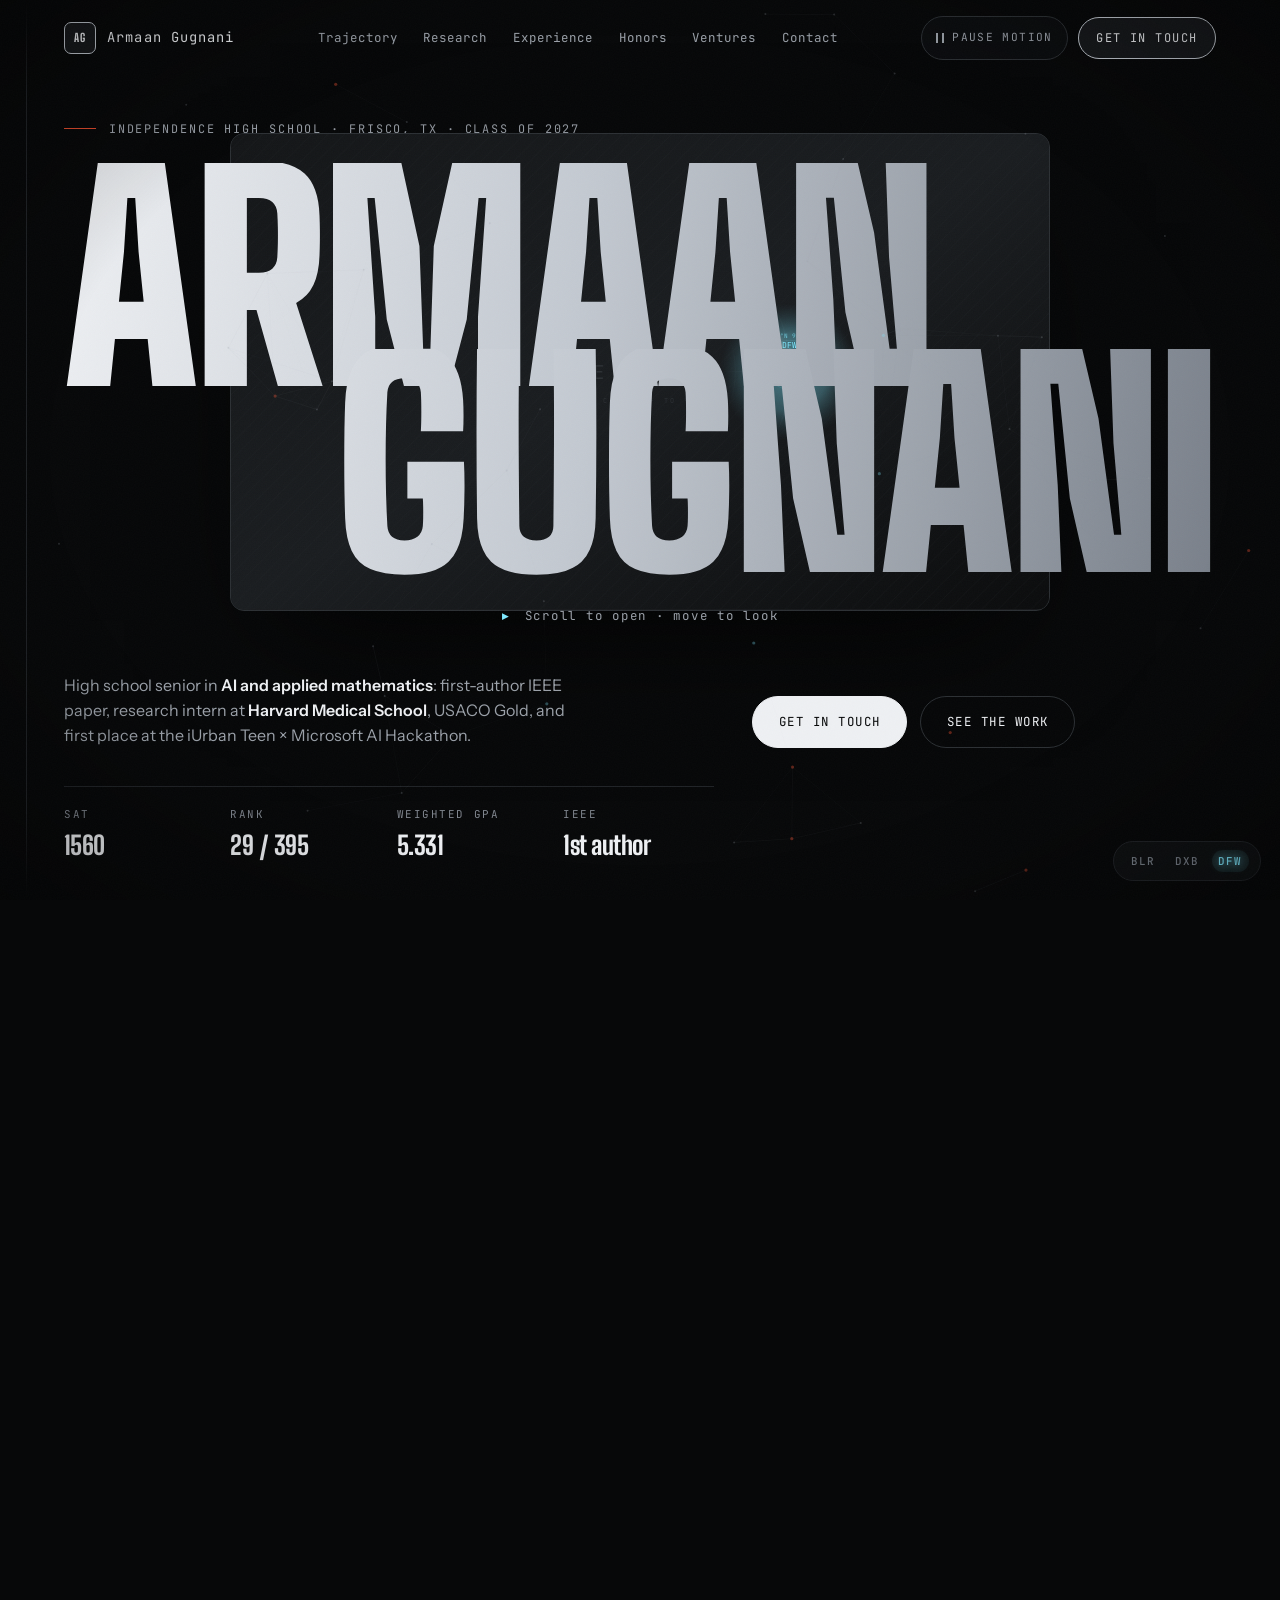
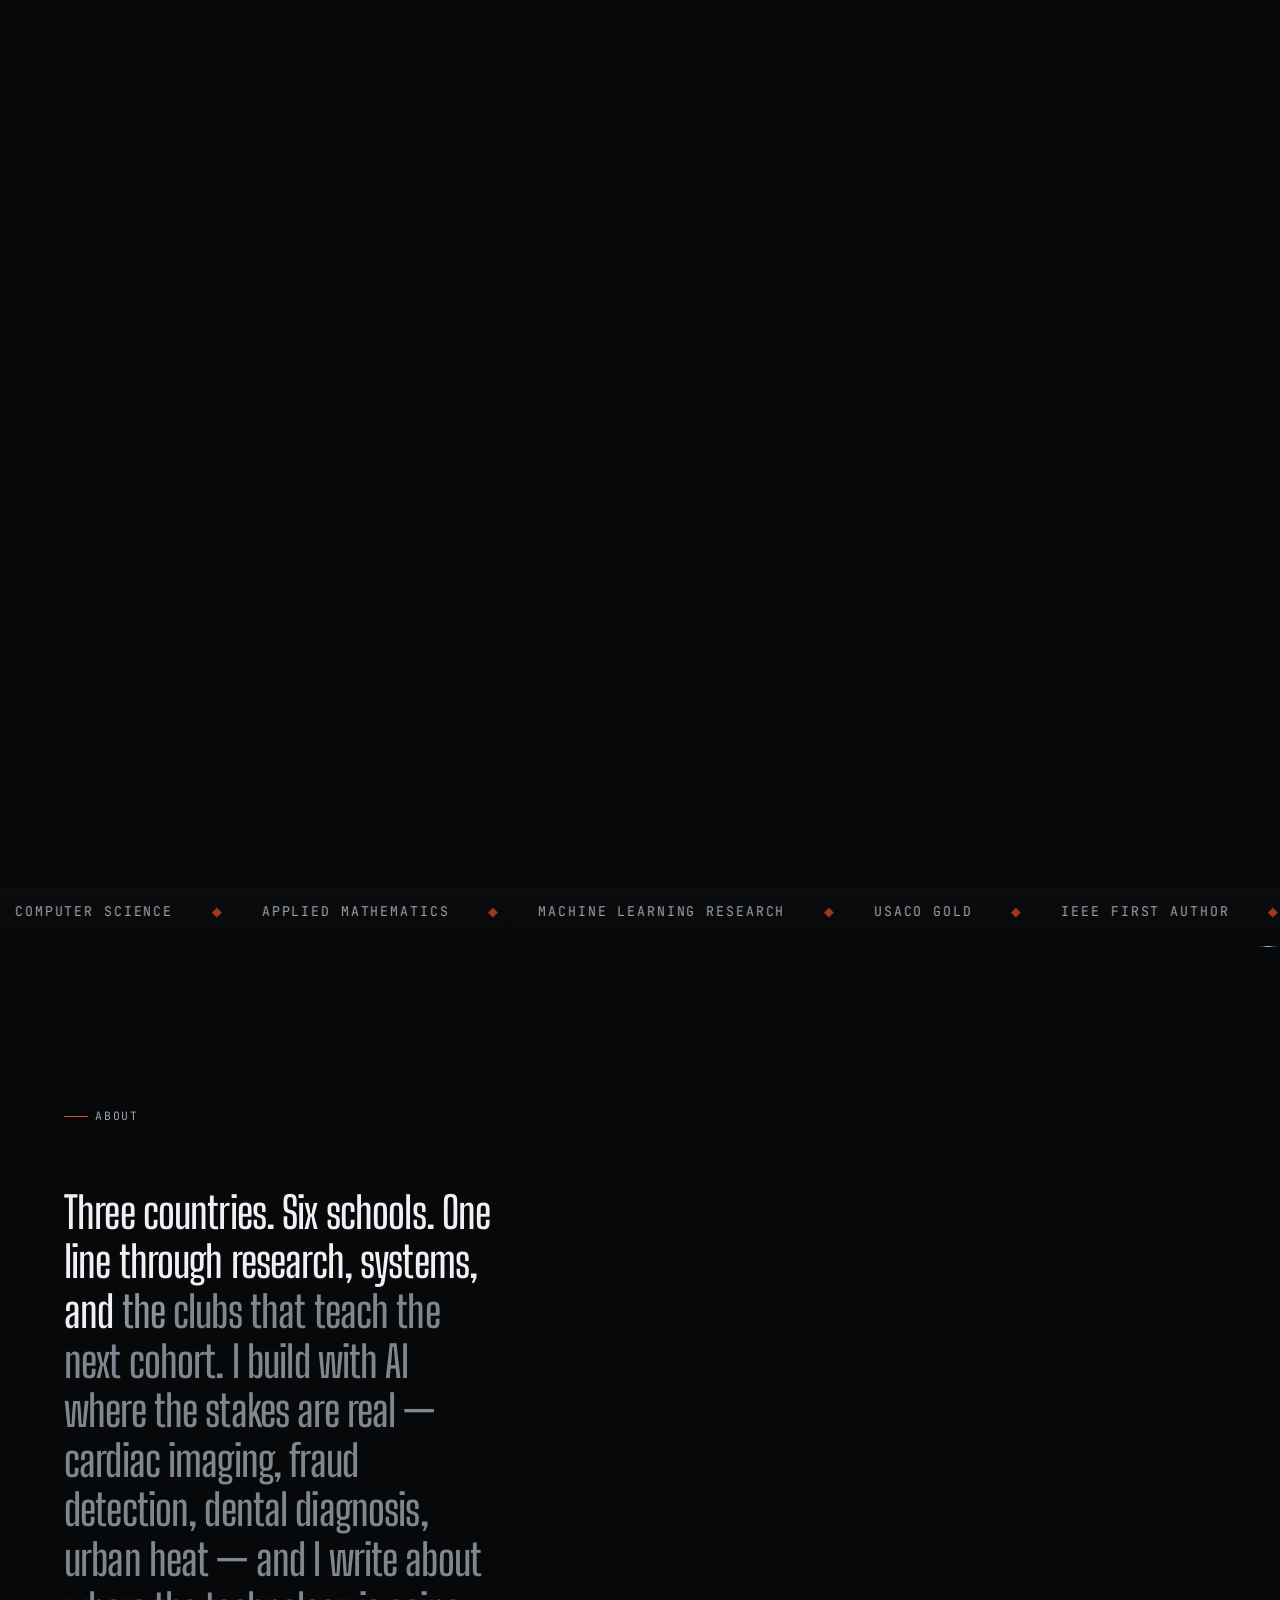
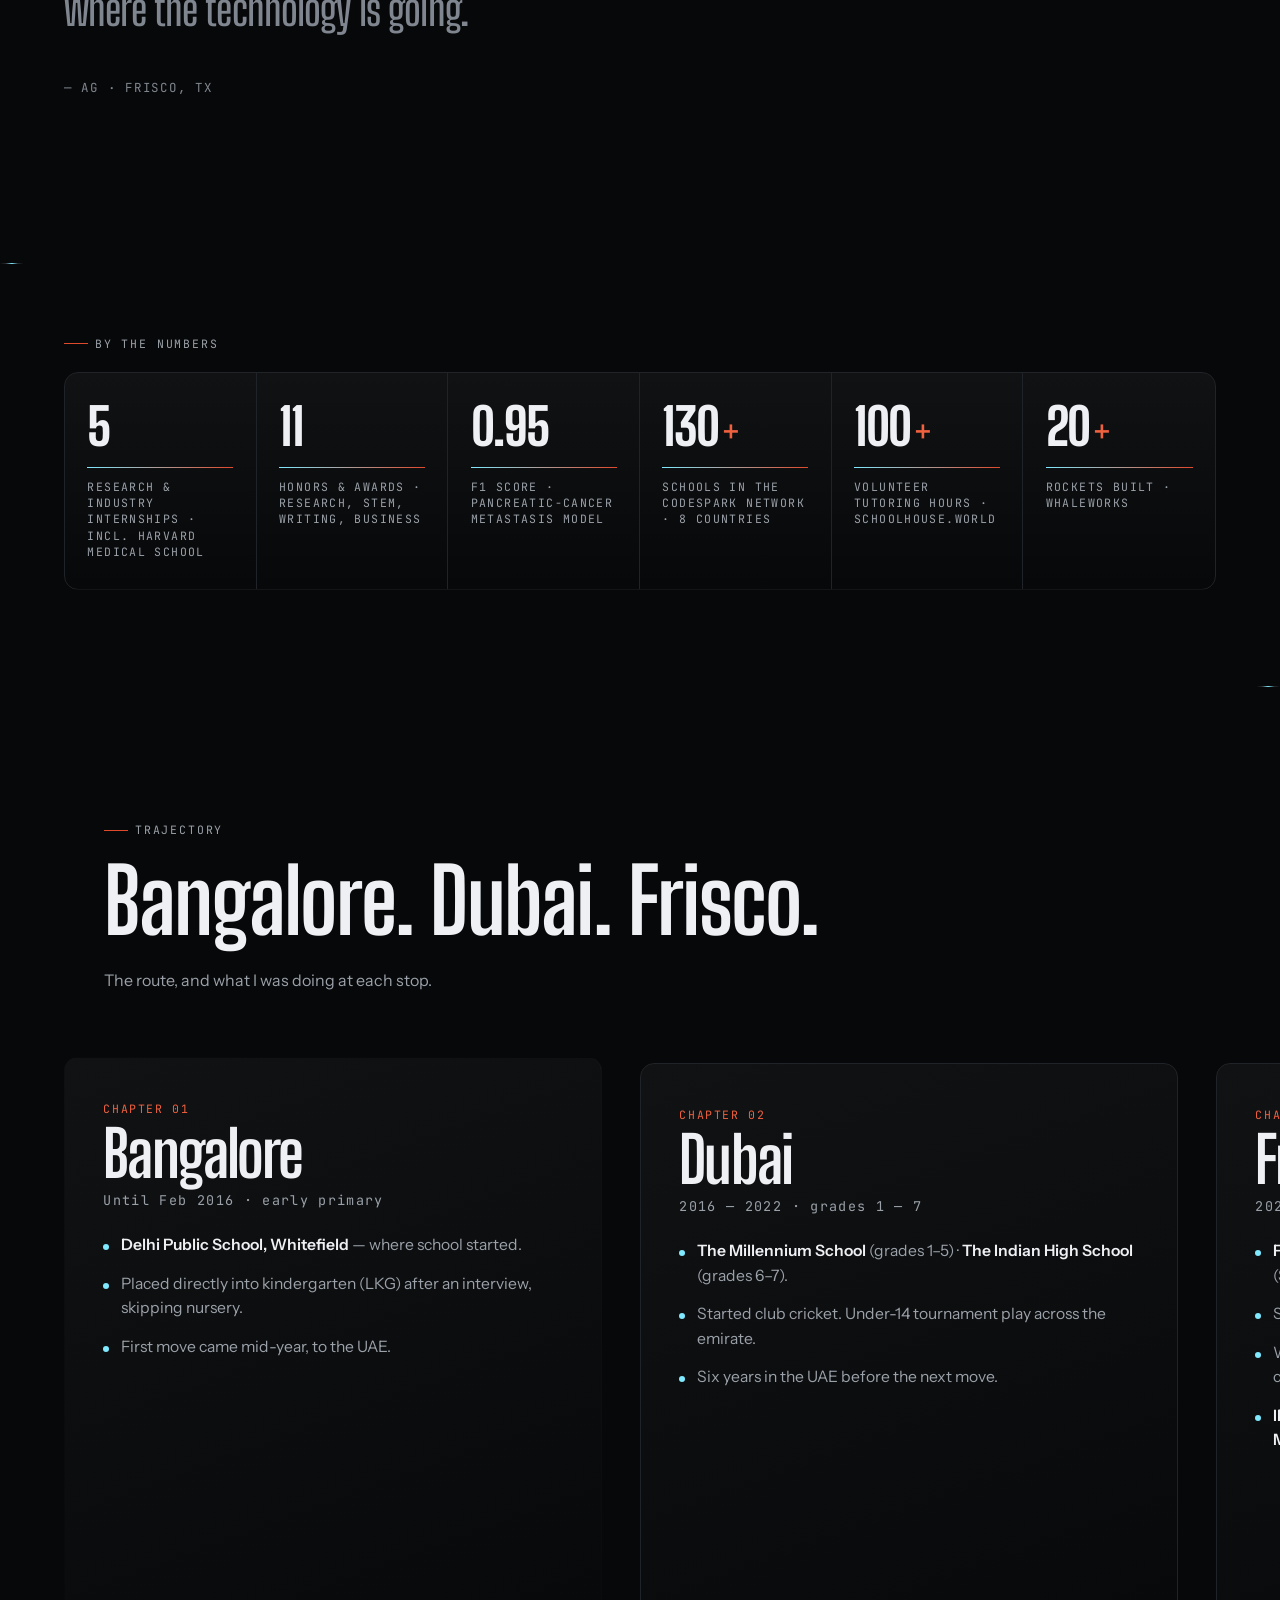
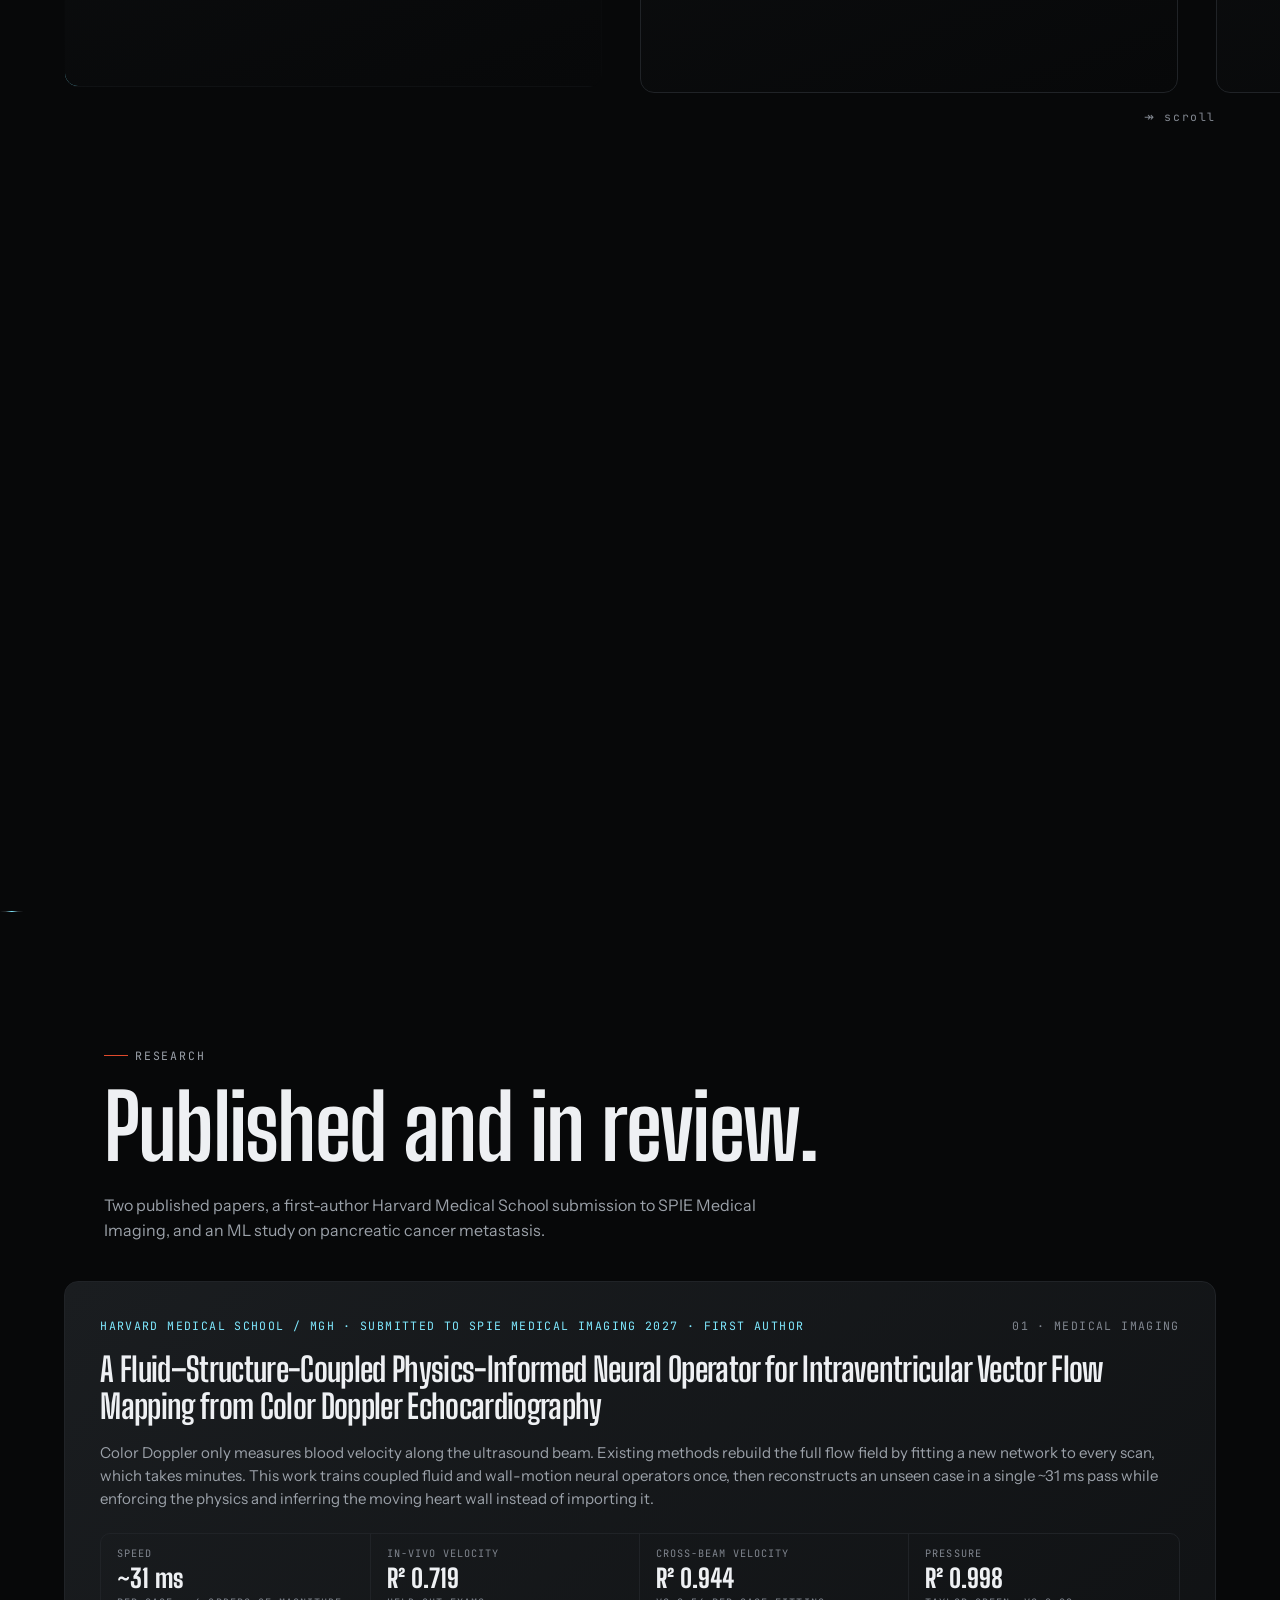
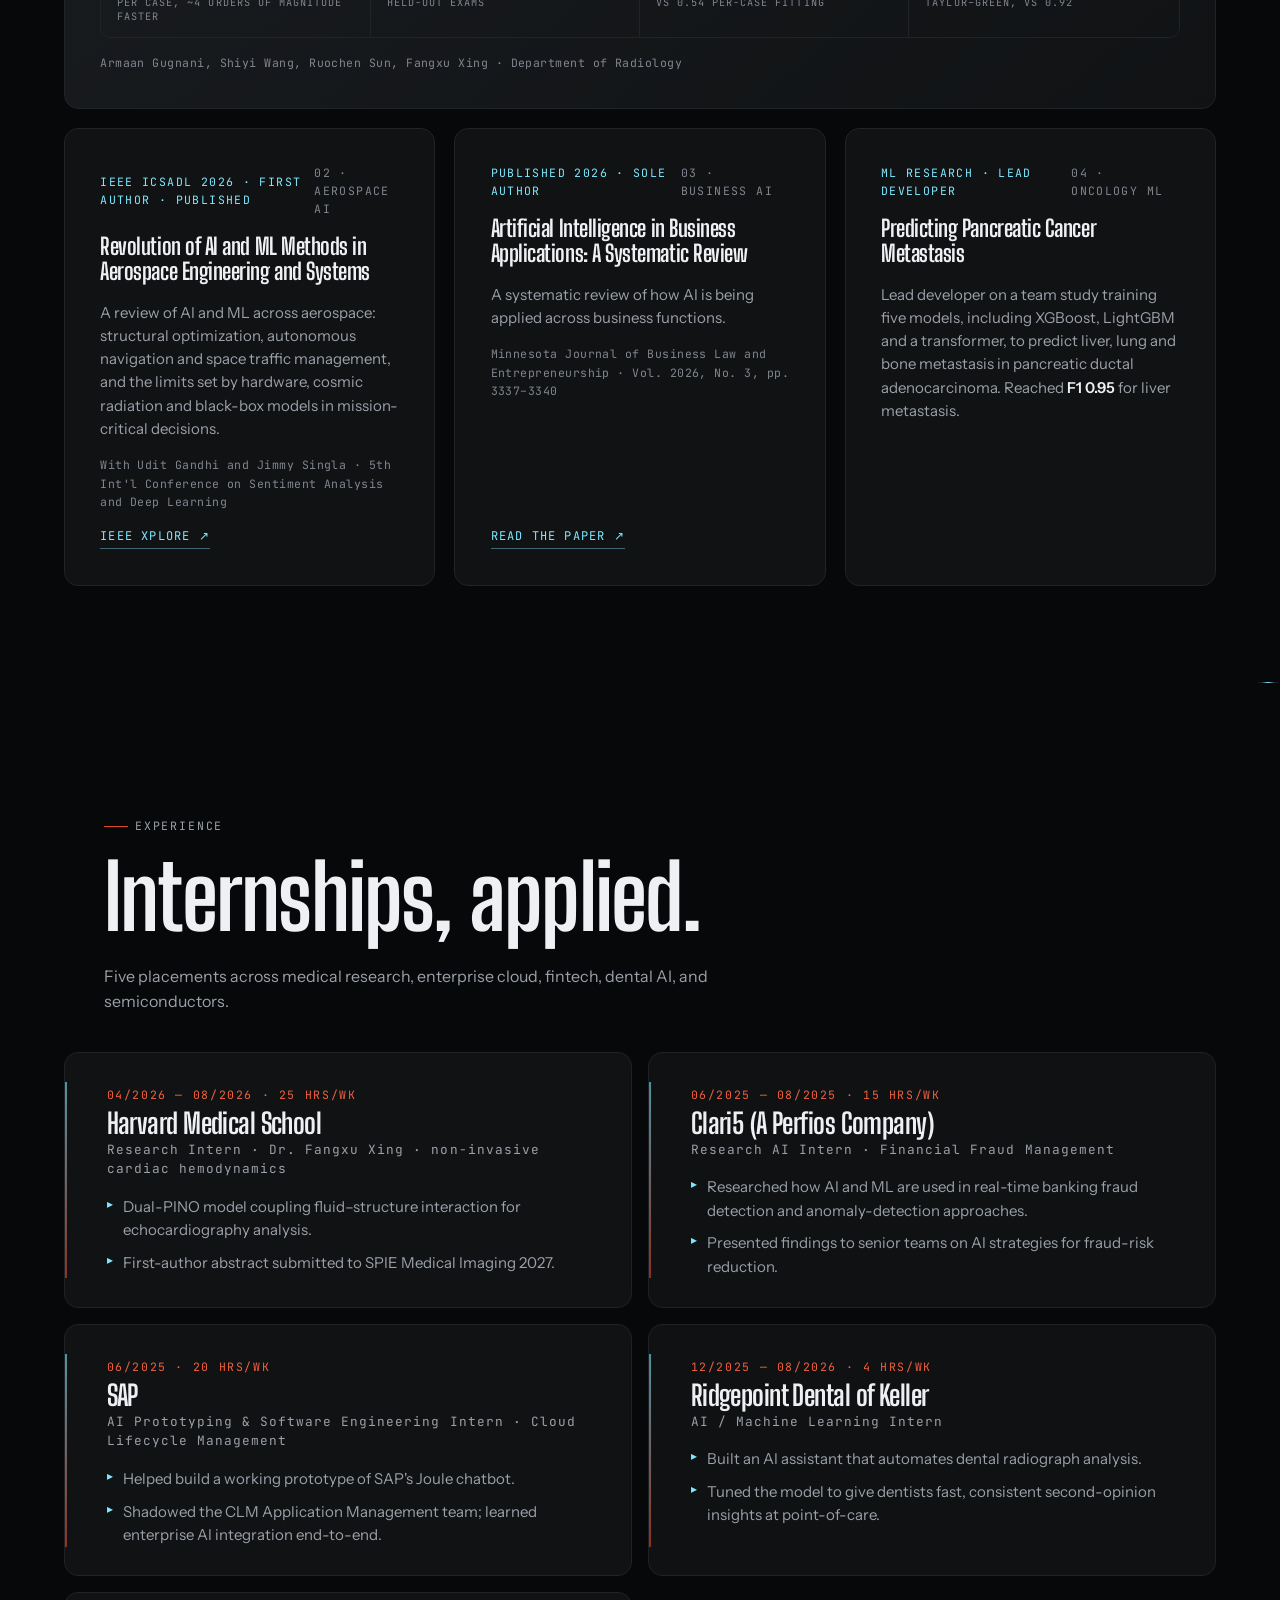
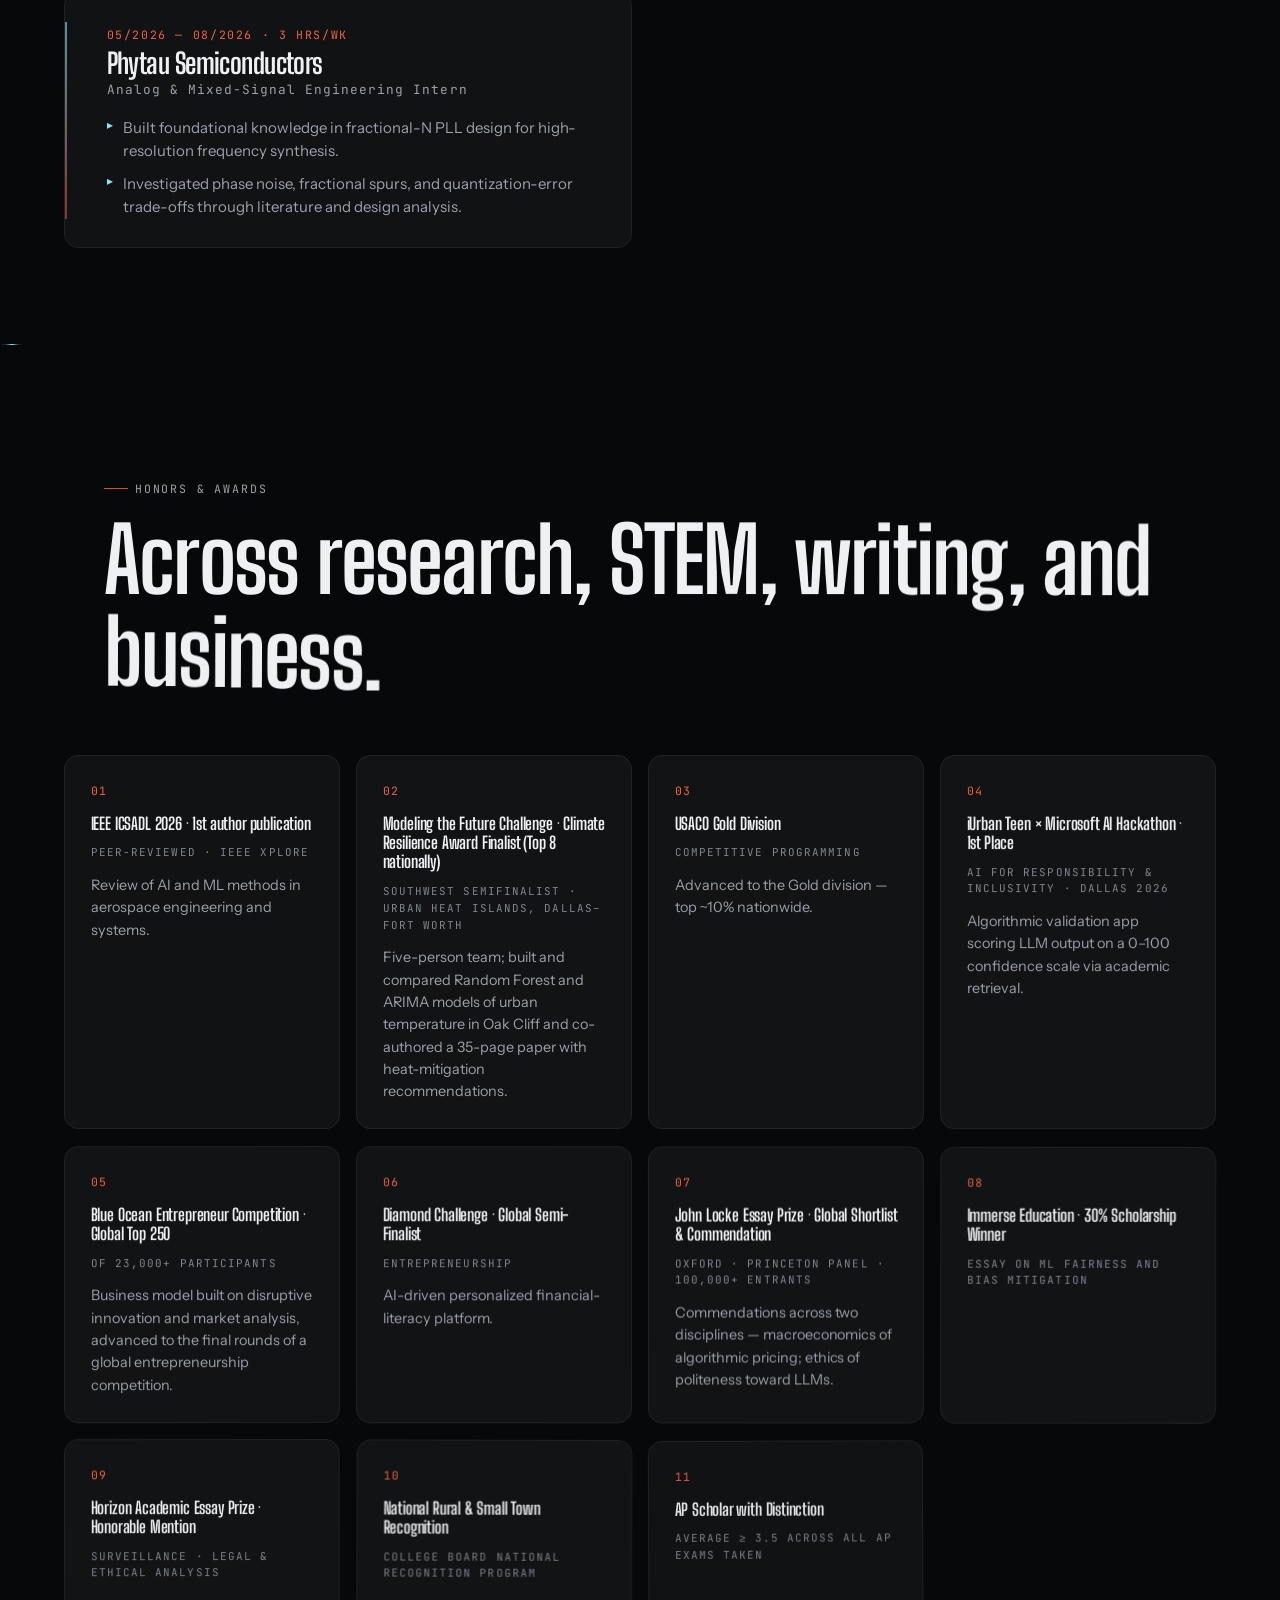
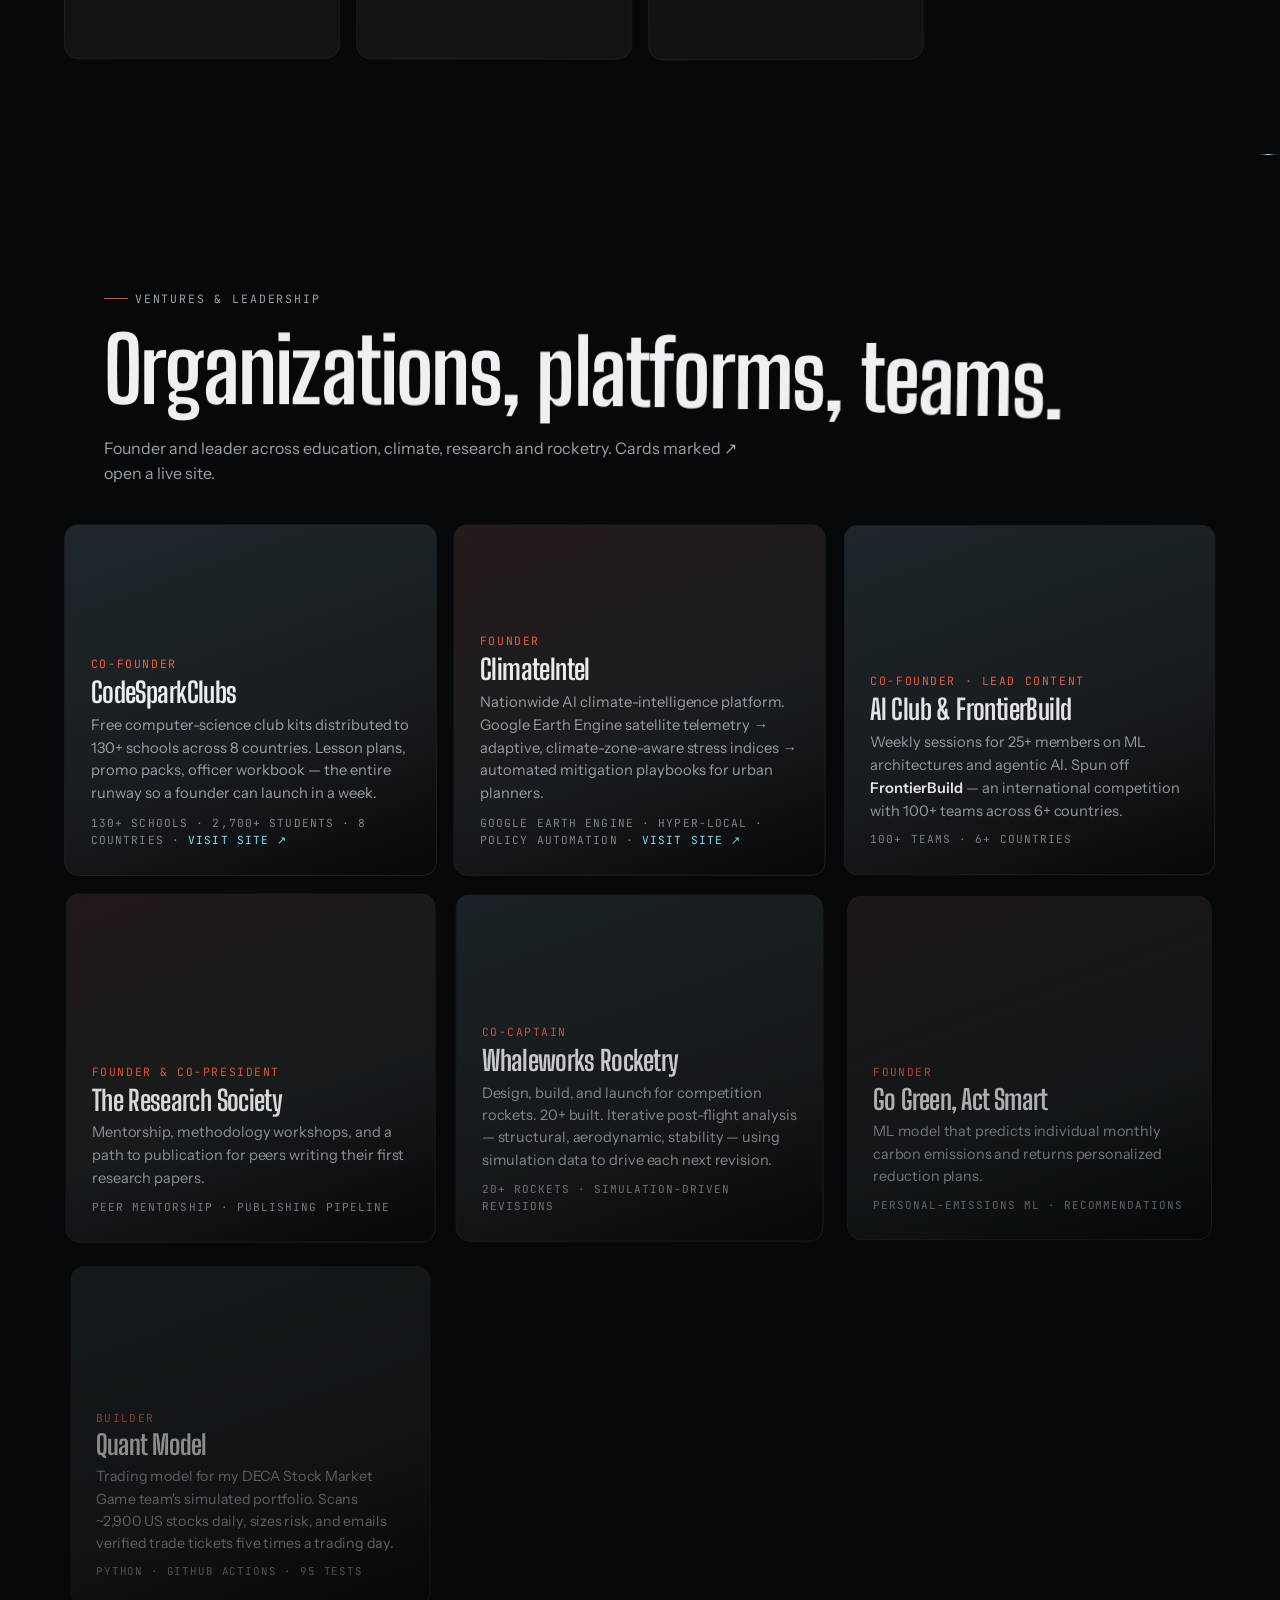
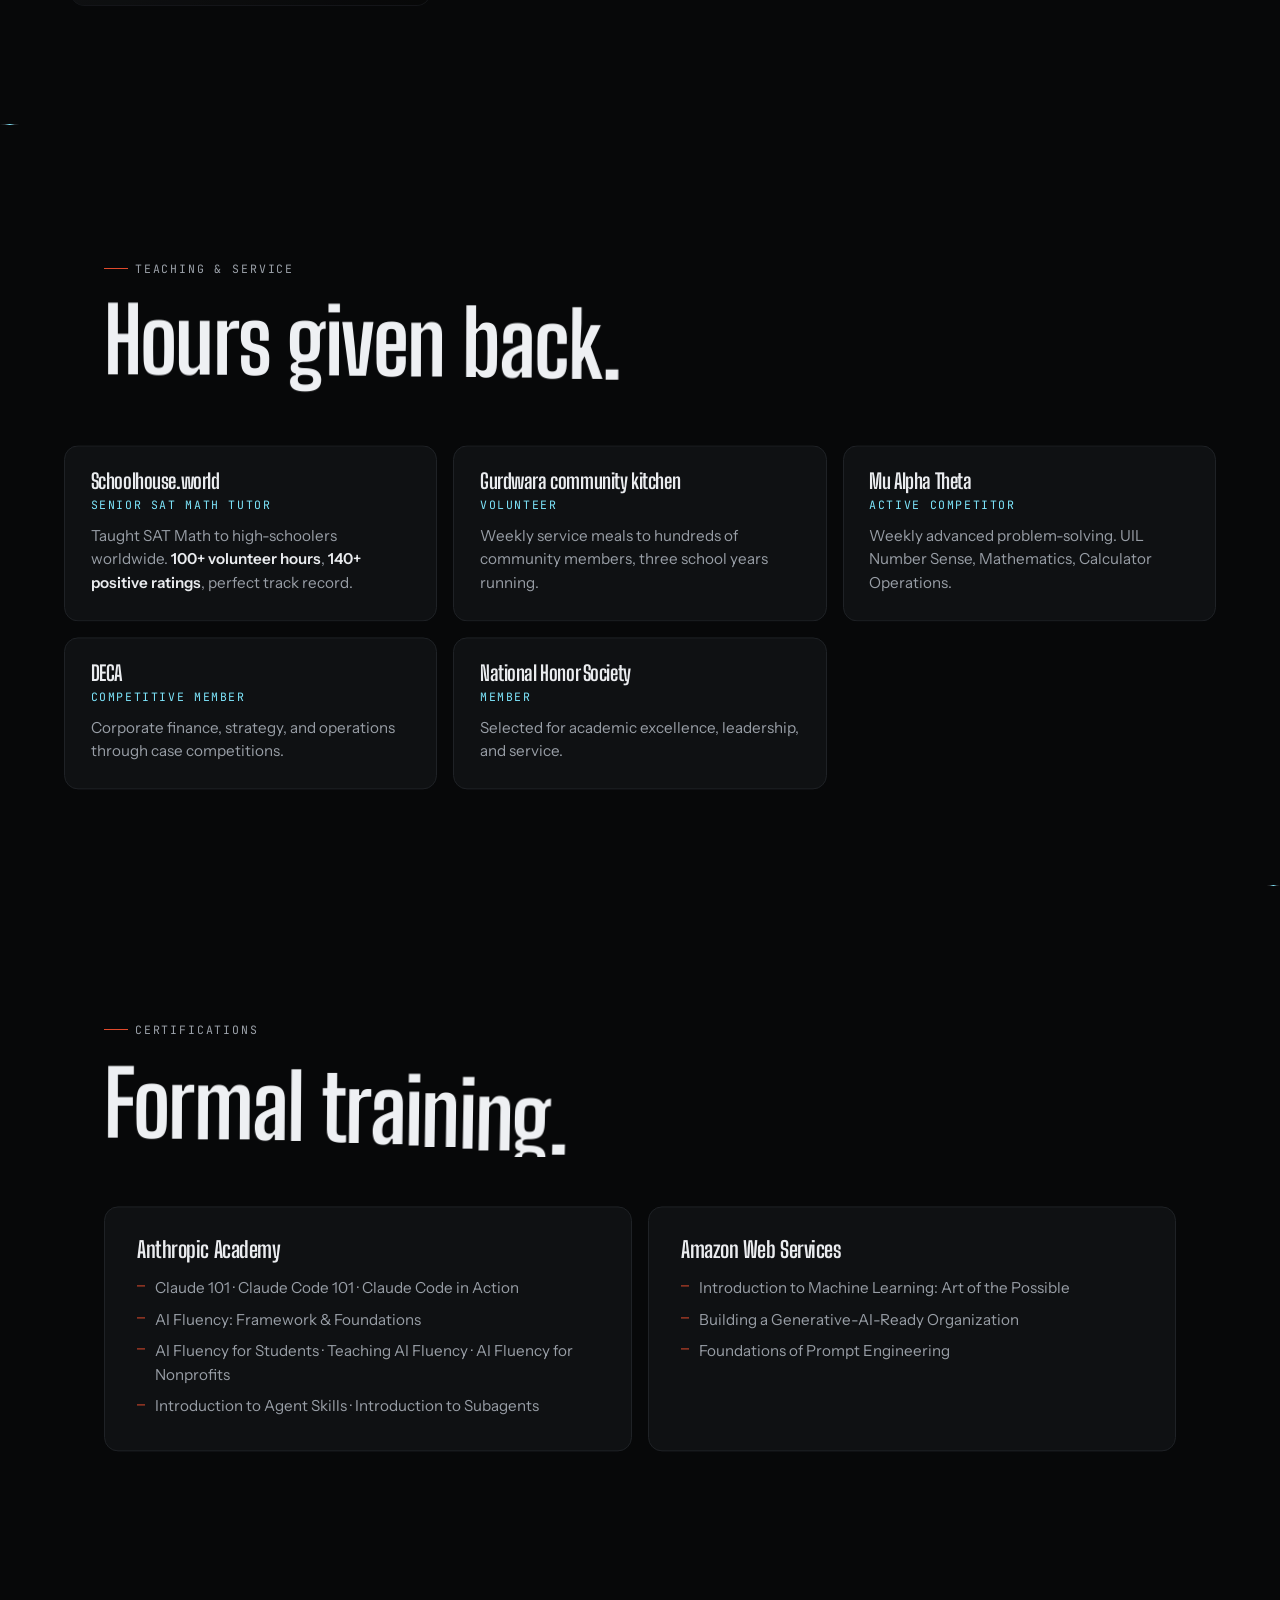
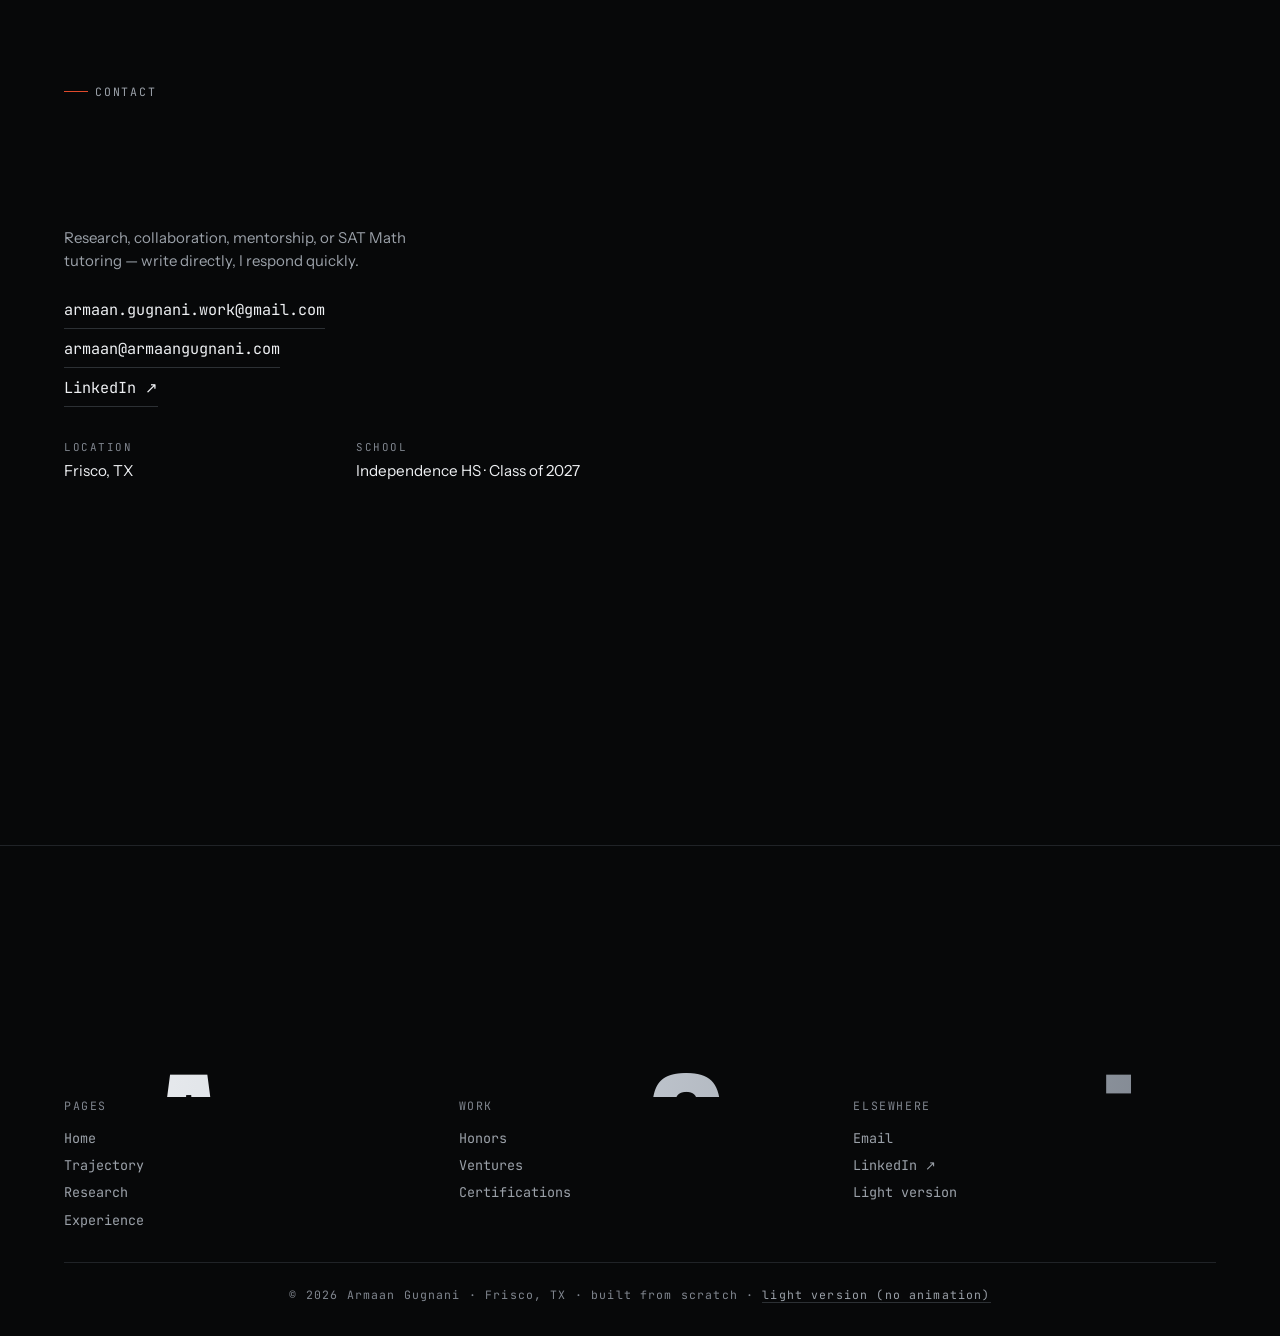
==== commit 24abcf00: "Spell out the MTFC award in the marquee" ====
--- a/index.html
+++ b/index.html
@@ -271,7 +271,7 @@
       <span class="marquee__item">iUrban Teen × Microsoft AI Hackathon · 1st</span><span class="marquee__dot">◆</span>
       <span class="marquee__item">John Locke Shortlist</span><span class="marquee__dot">◆</span>
       <span class="marquee__item">Blue Ocean · Top 250 / 23,000+</span><span class="marquee__dot">◆</span>
-      <span class="marquee__item">Modeling the Future · CRA Top 8</span><span class="marquee__dot">◆</span>
+      <span class="marquee__item">MTFC · Climate Resilience Finalist · Top 8</span><span class="marquee__dot">◆</span>
     </div>
   </section>
 
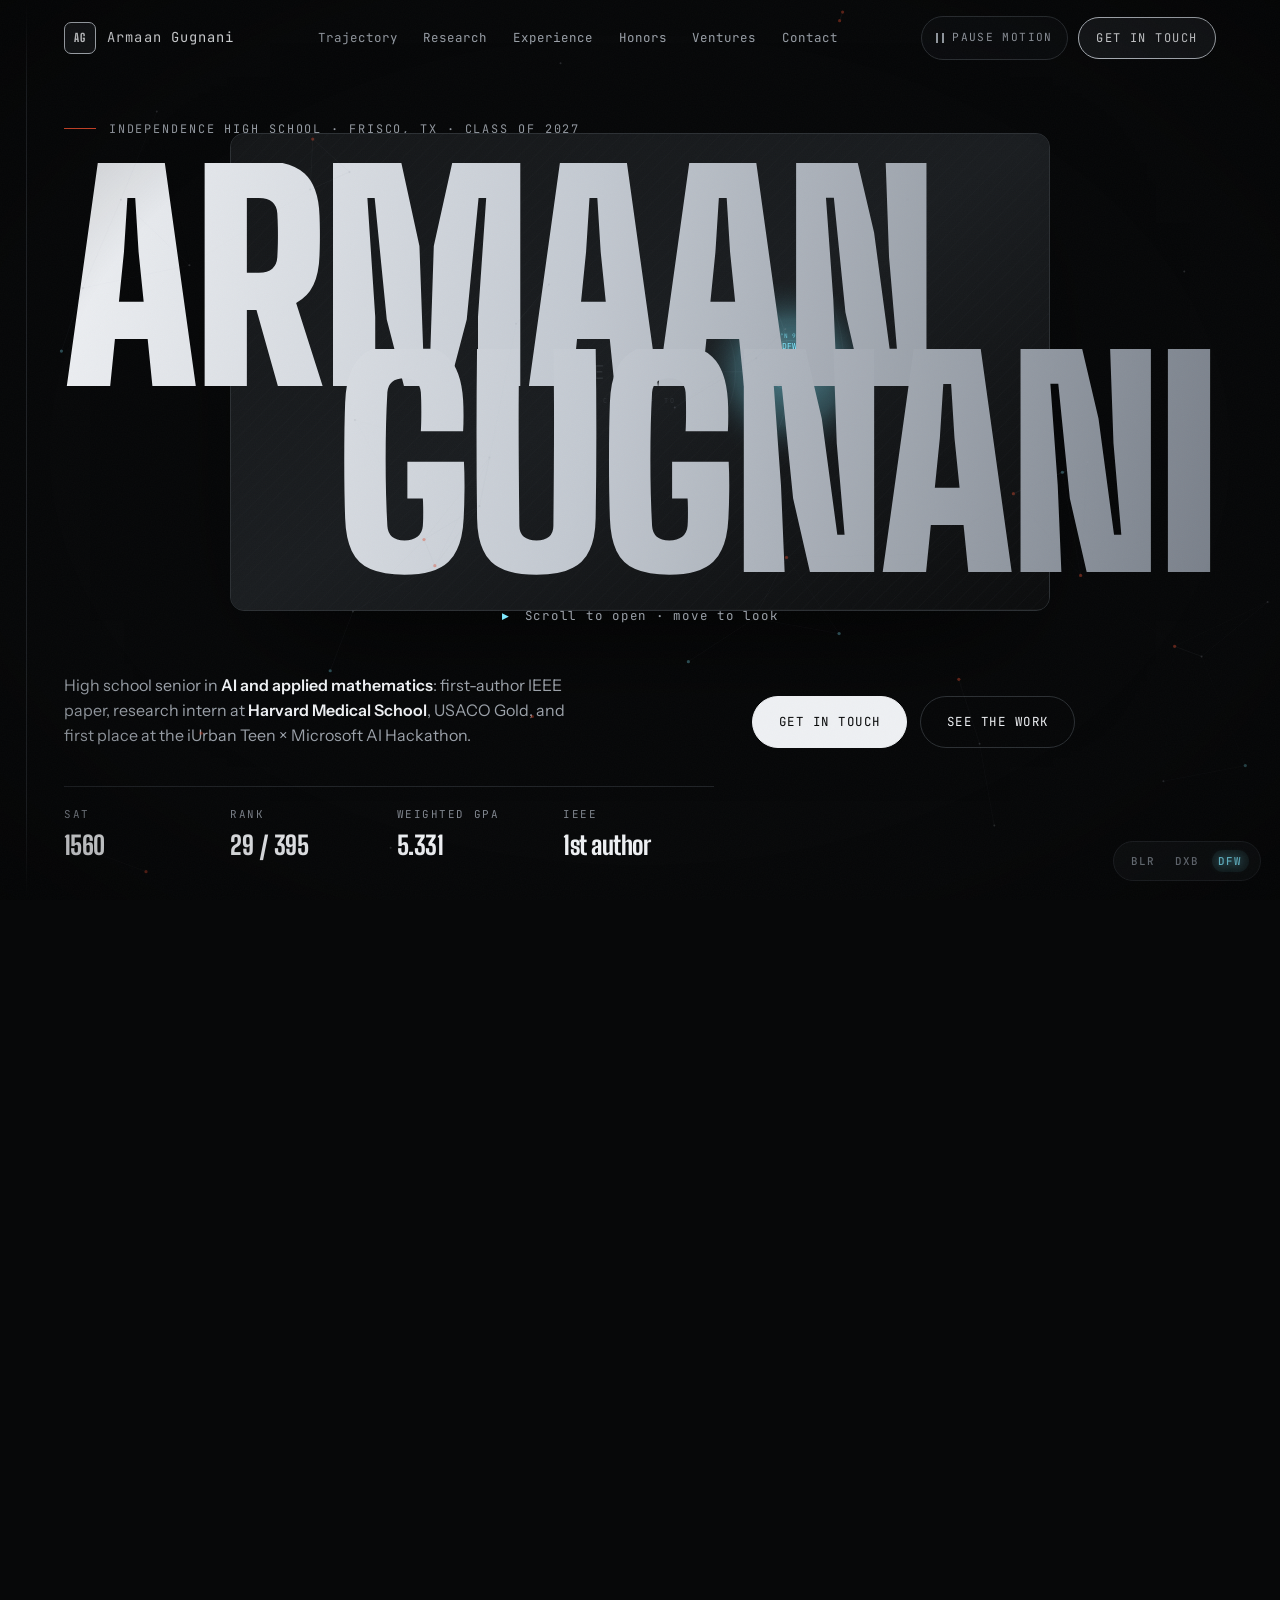
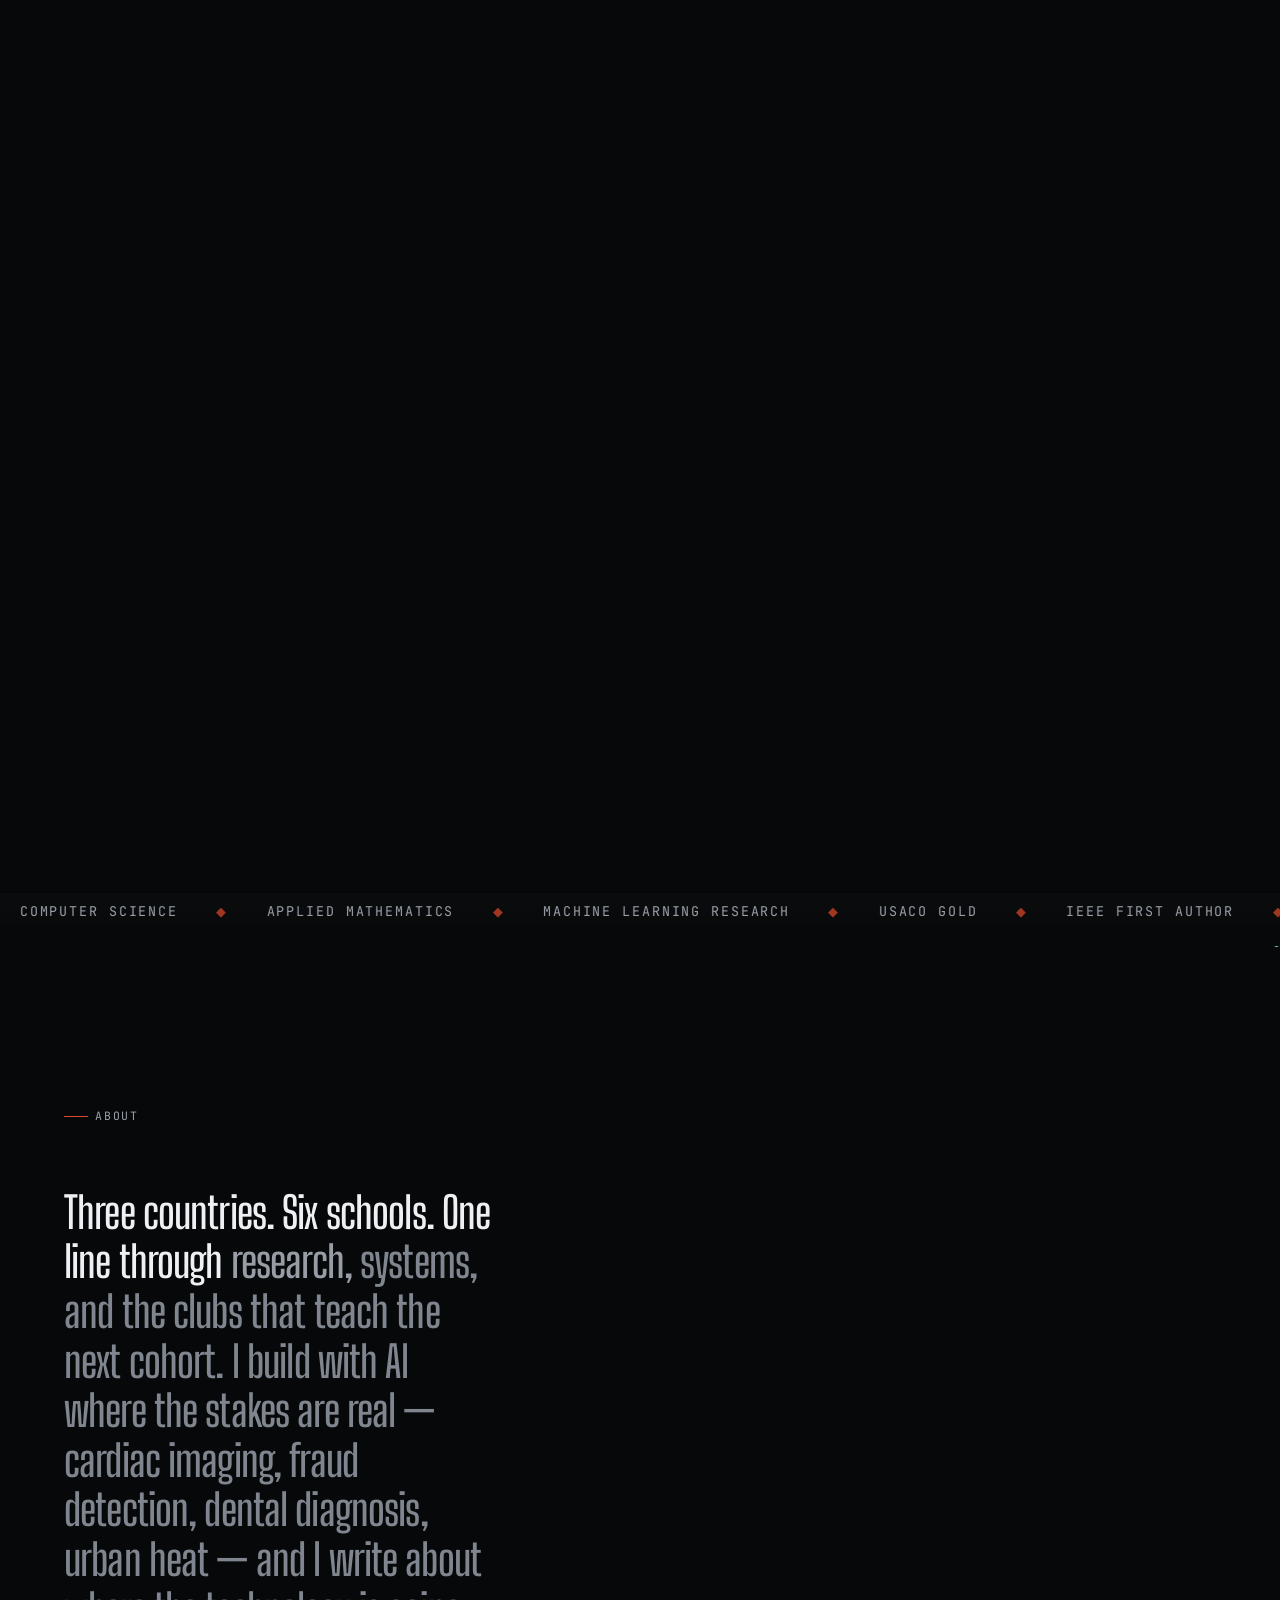
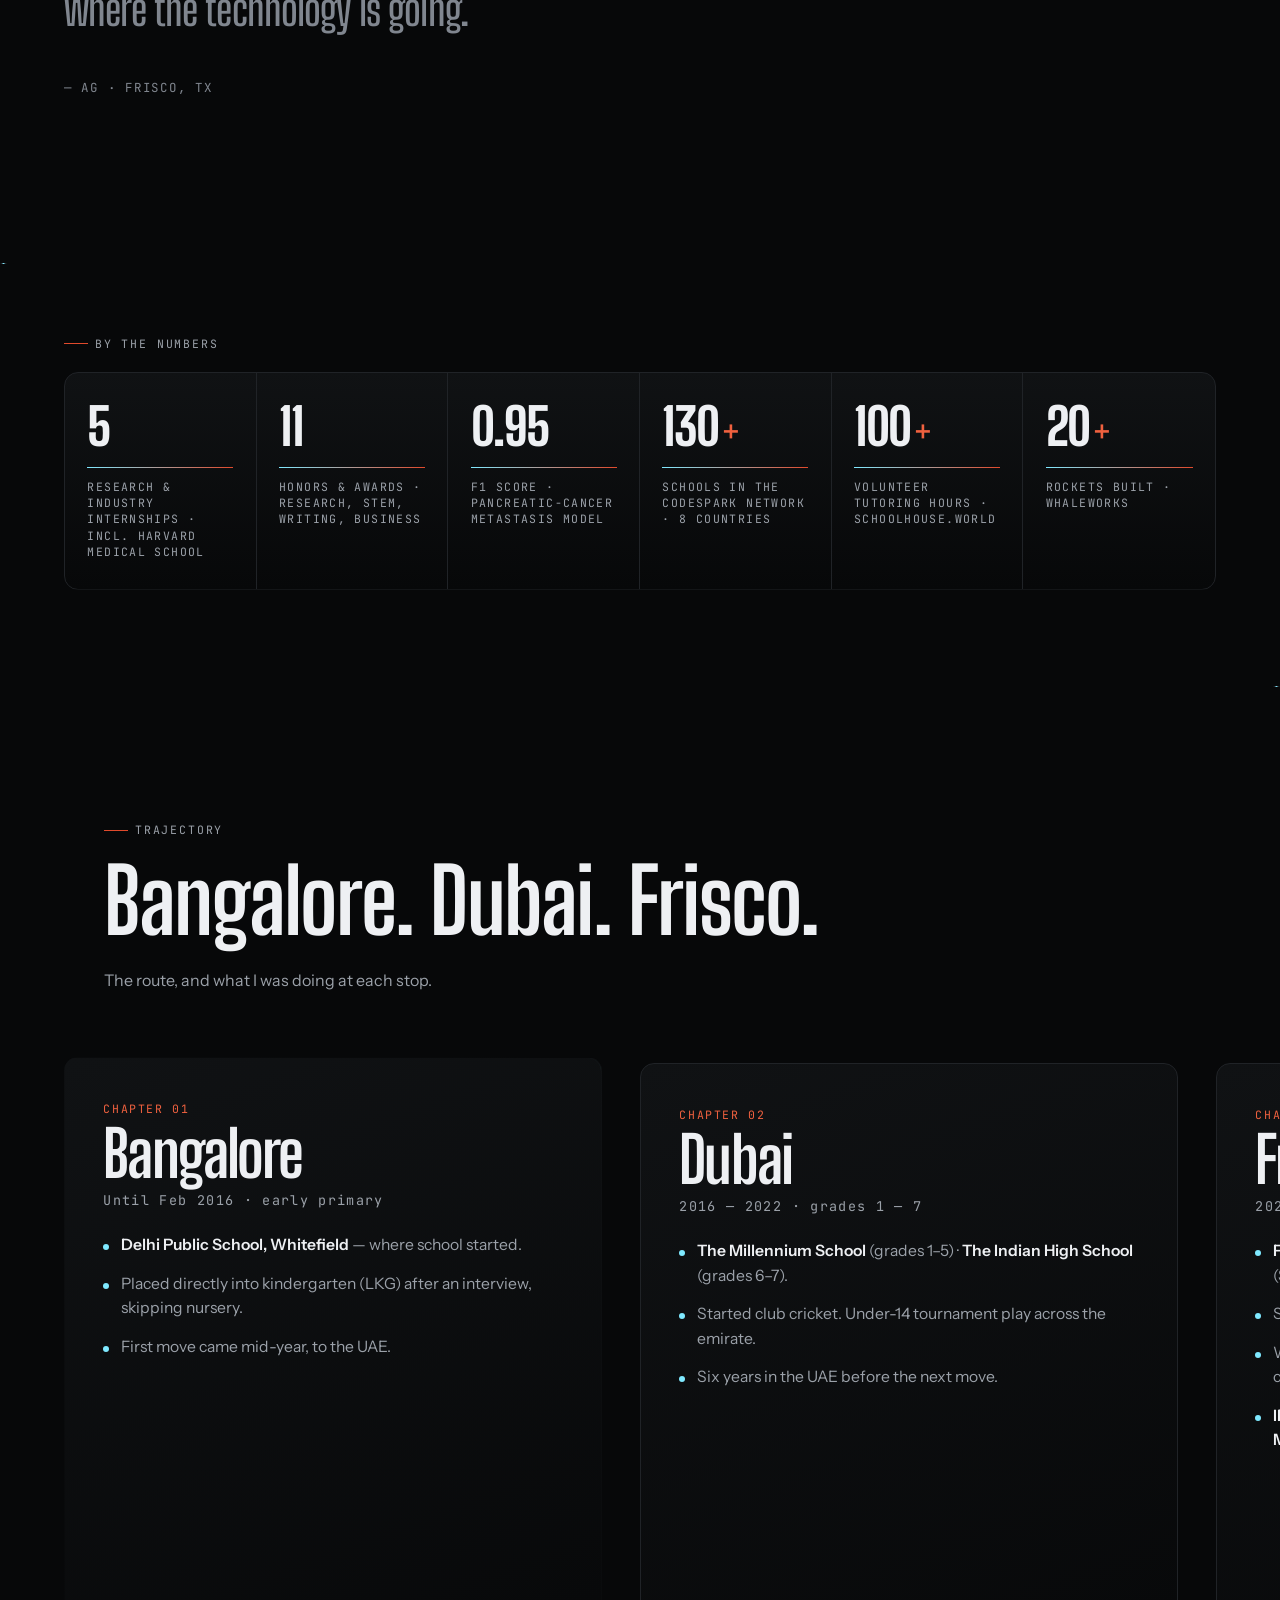
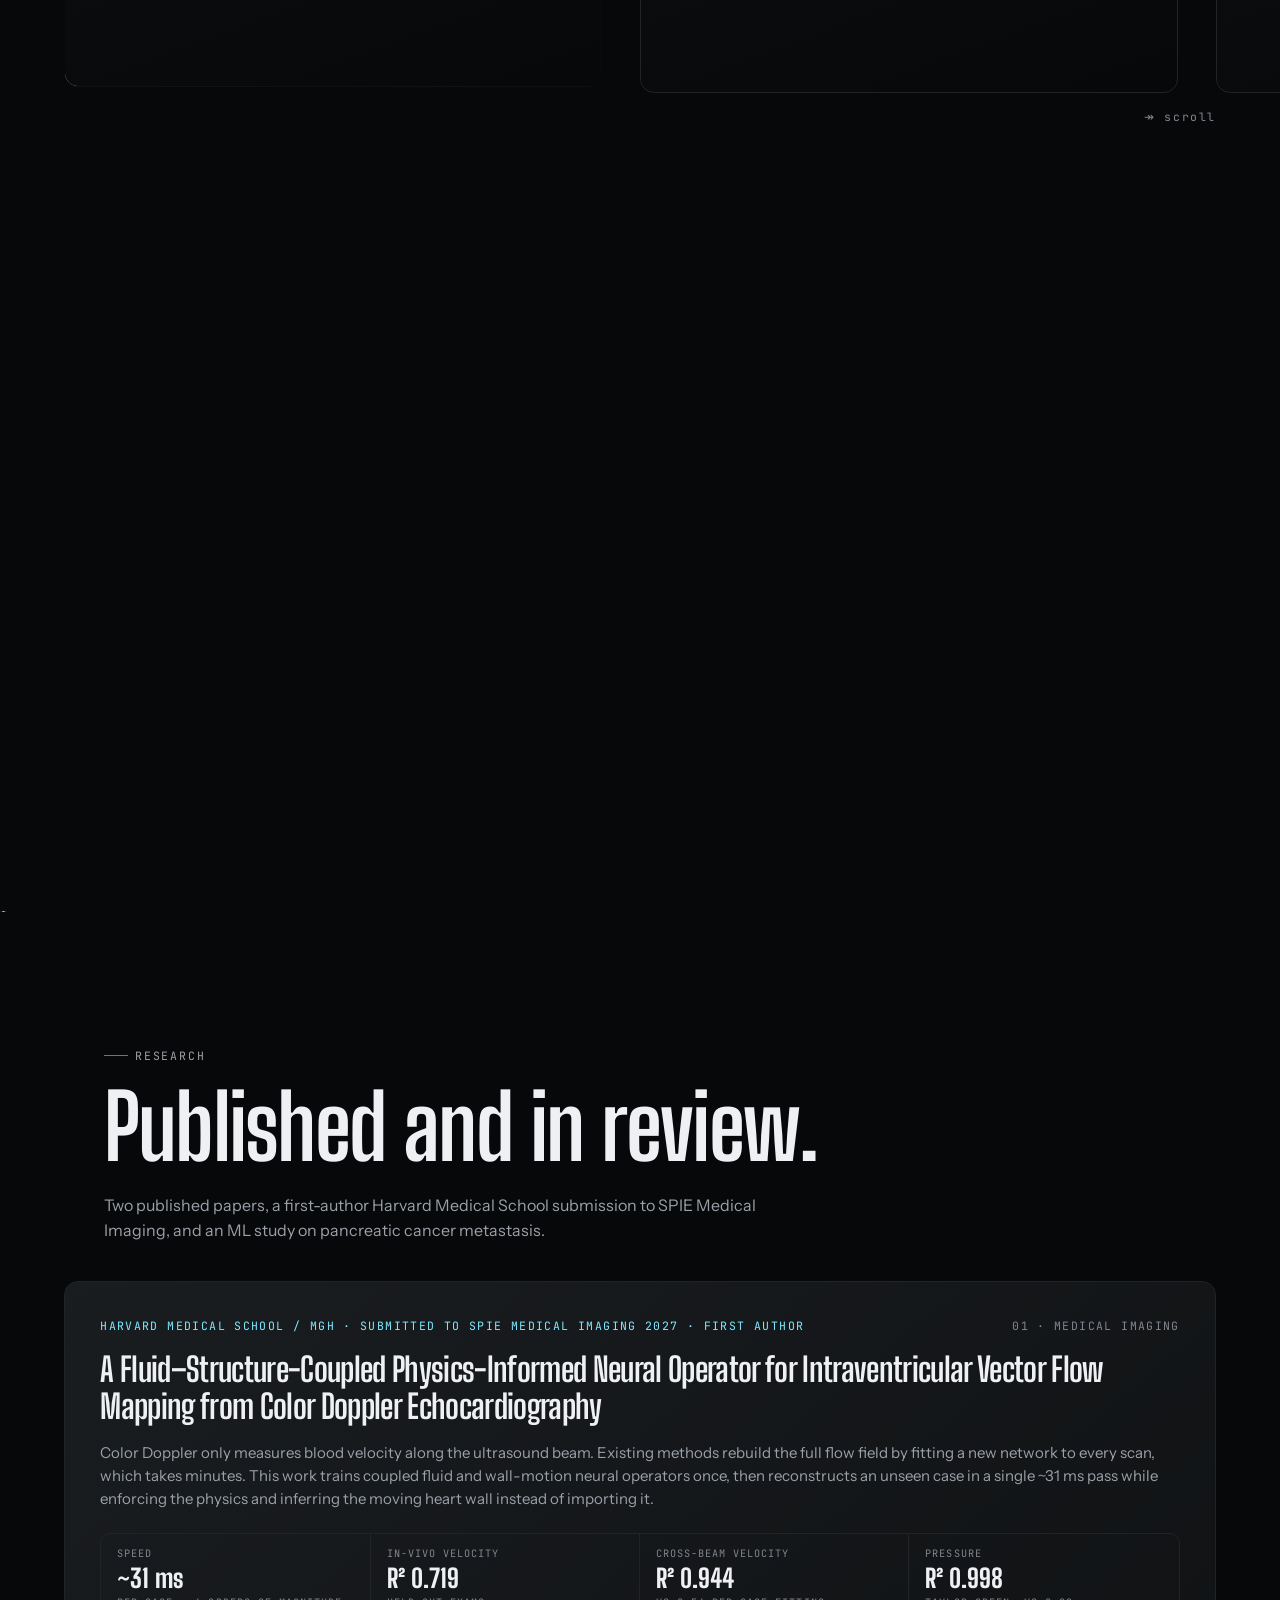
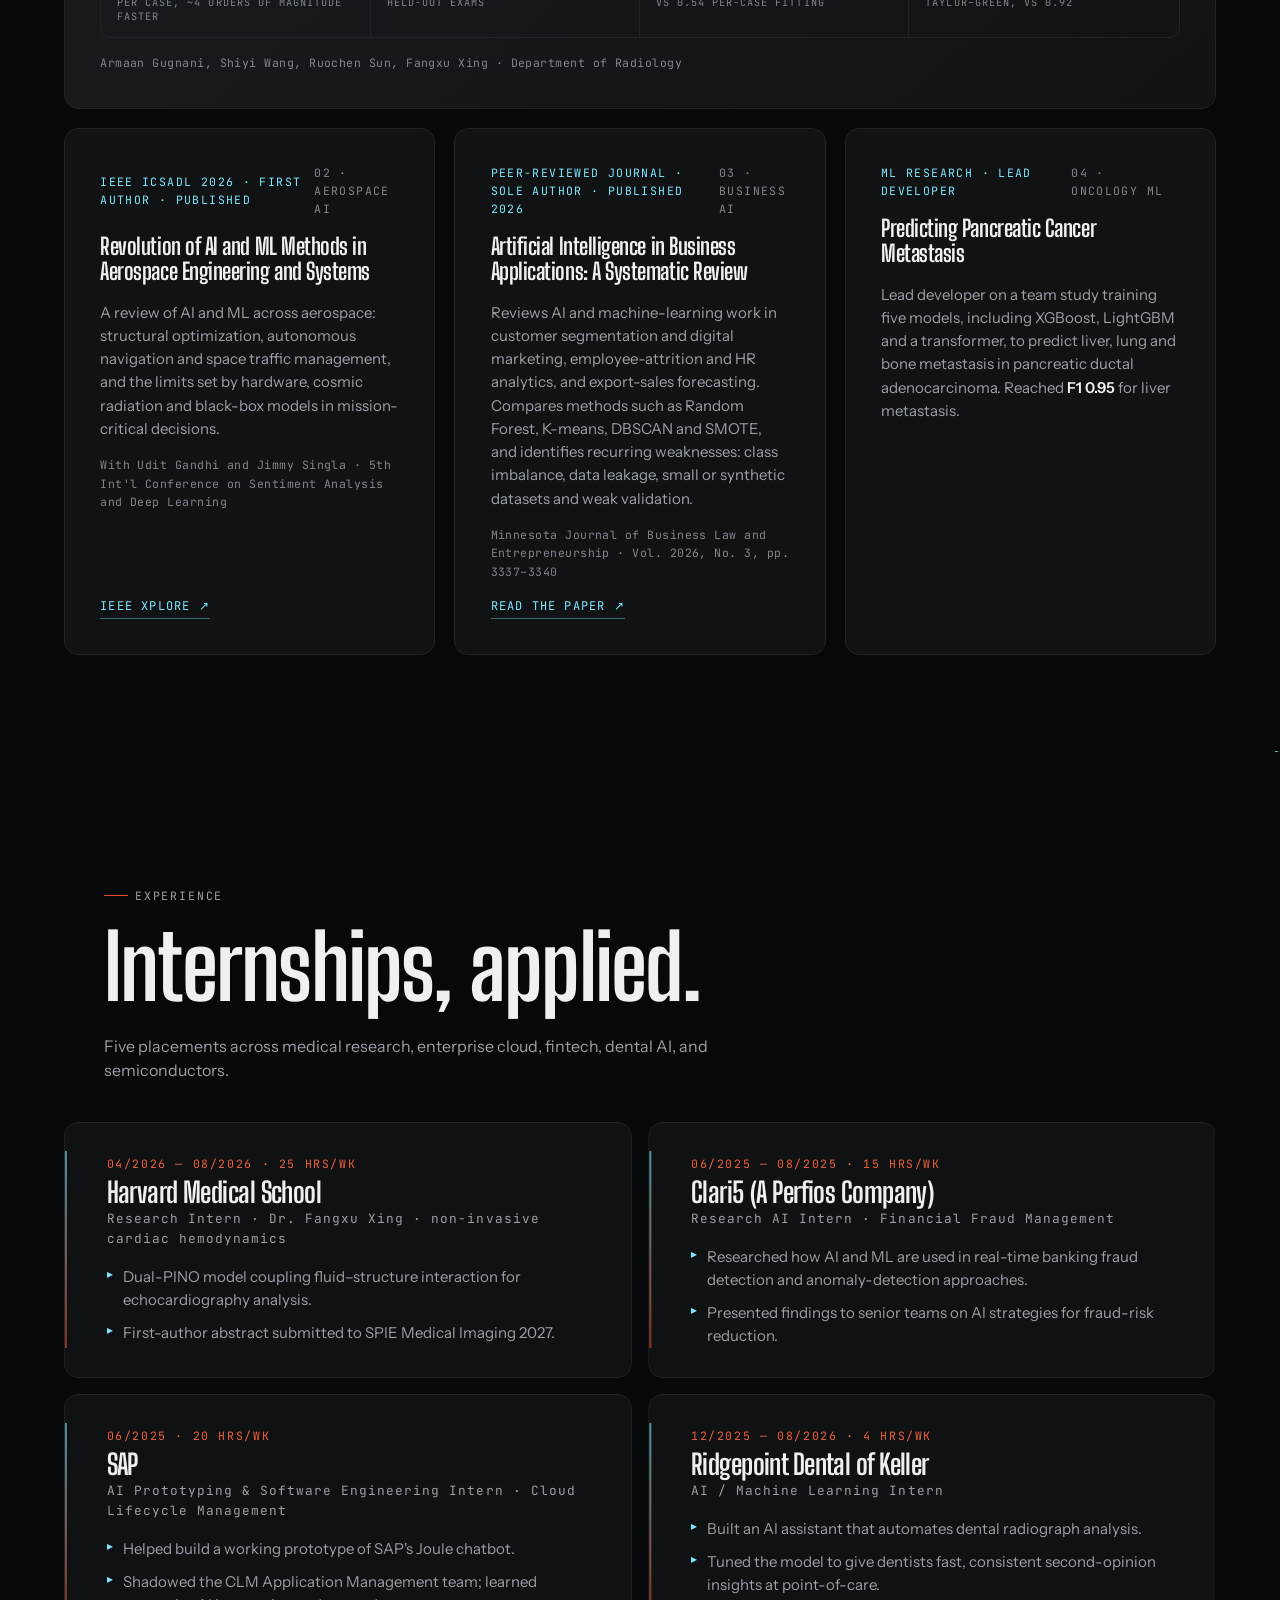
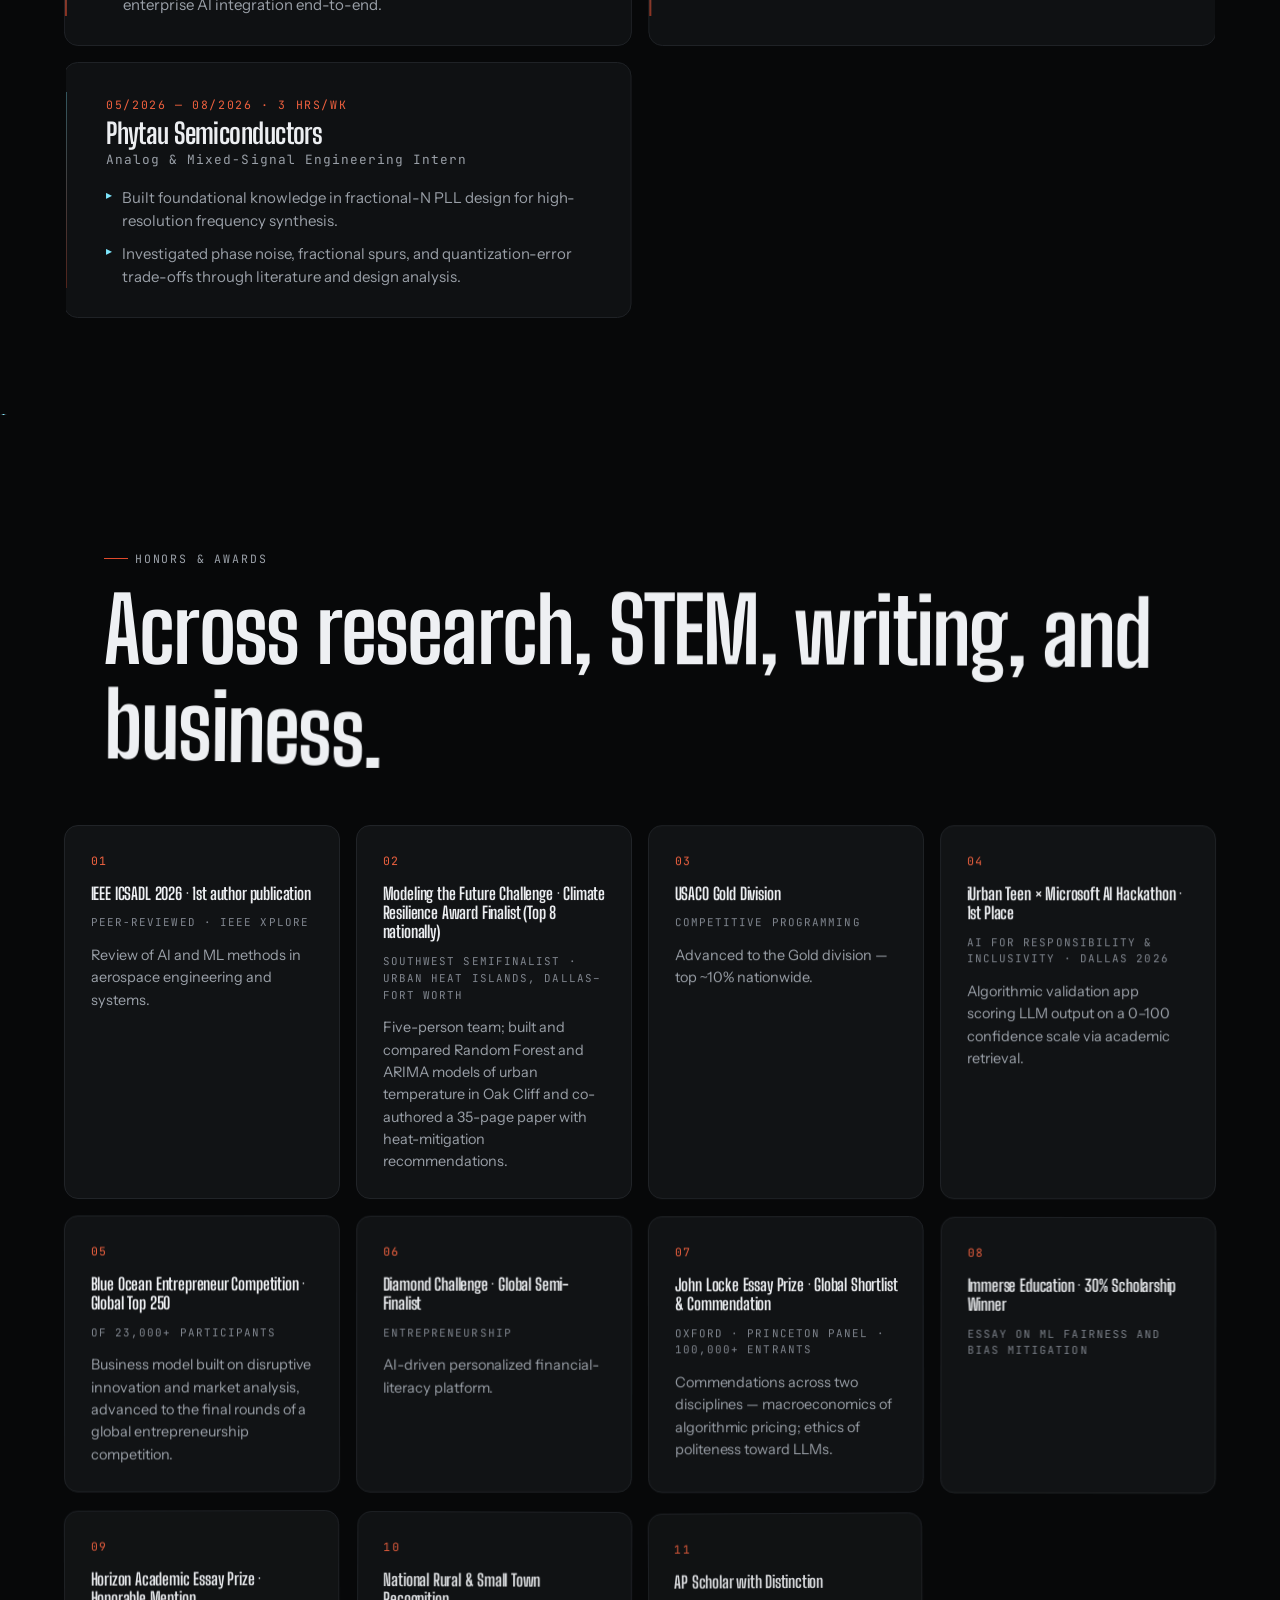
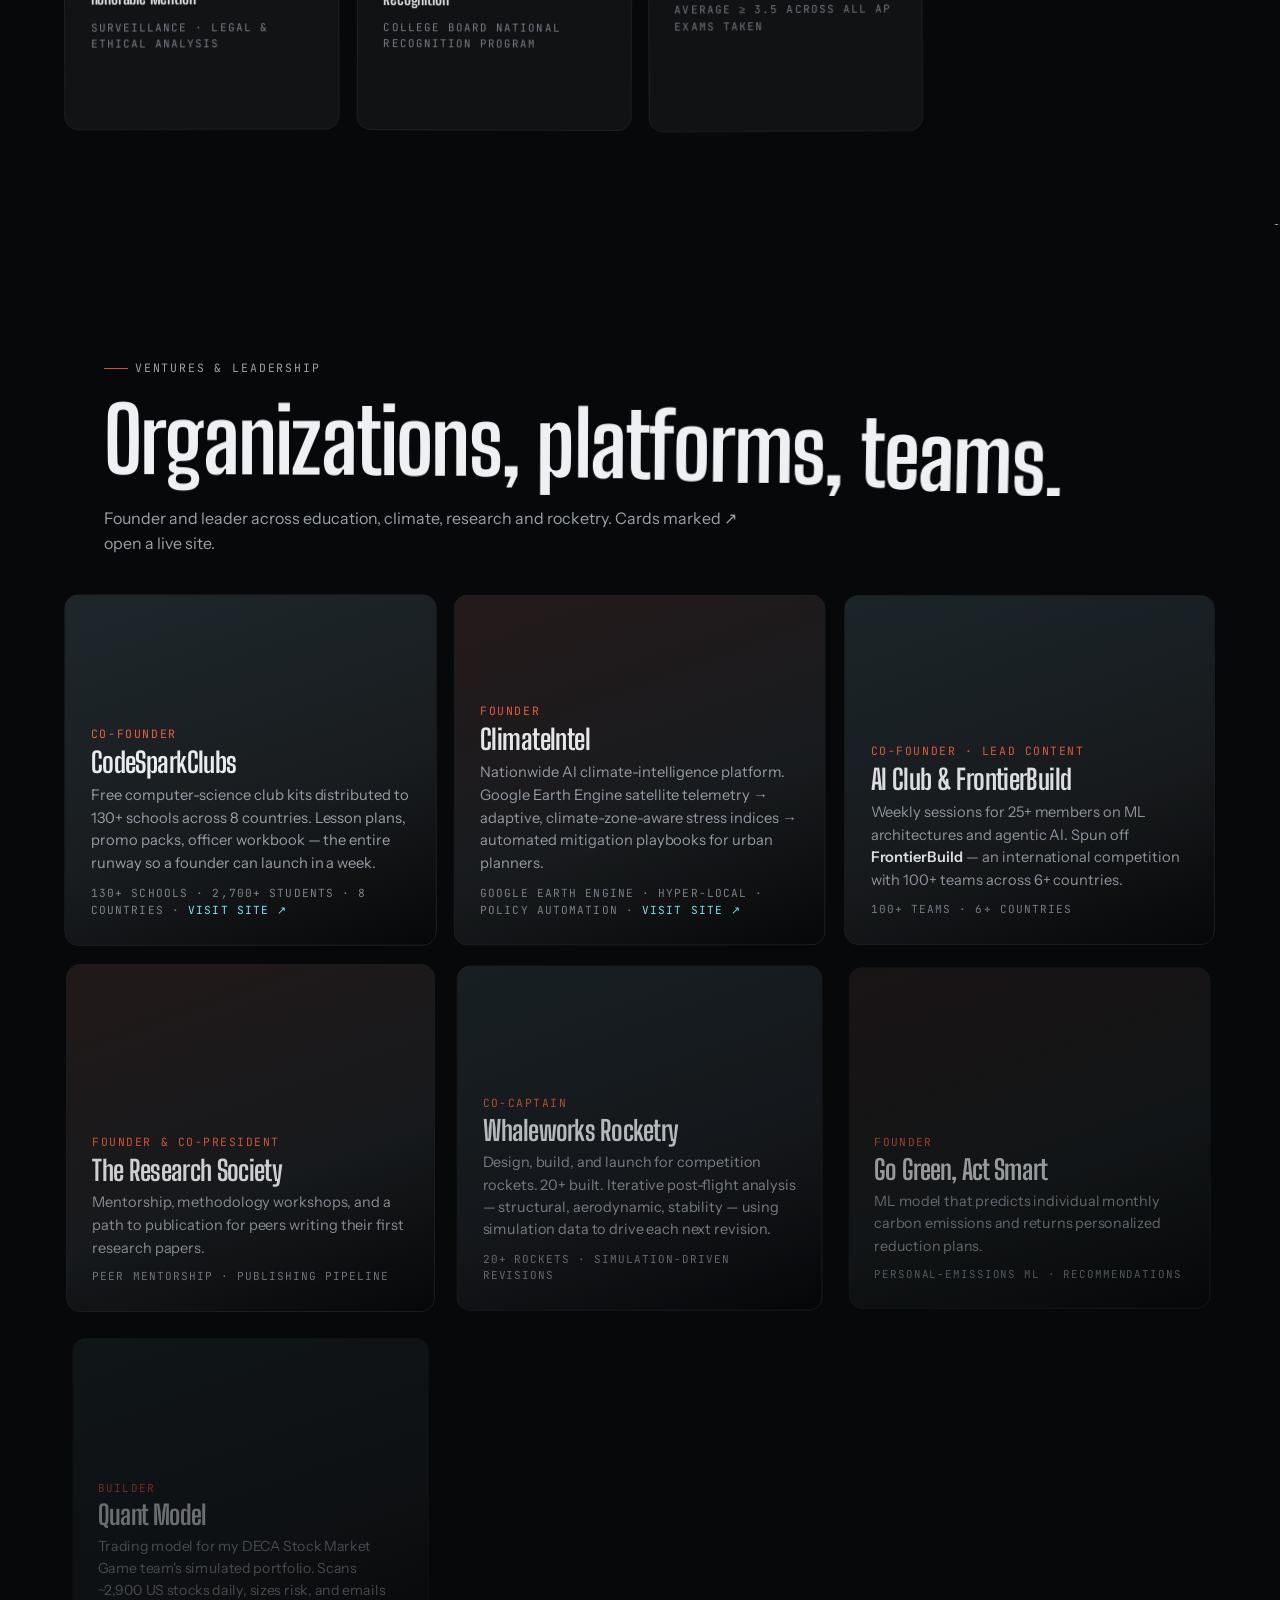
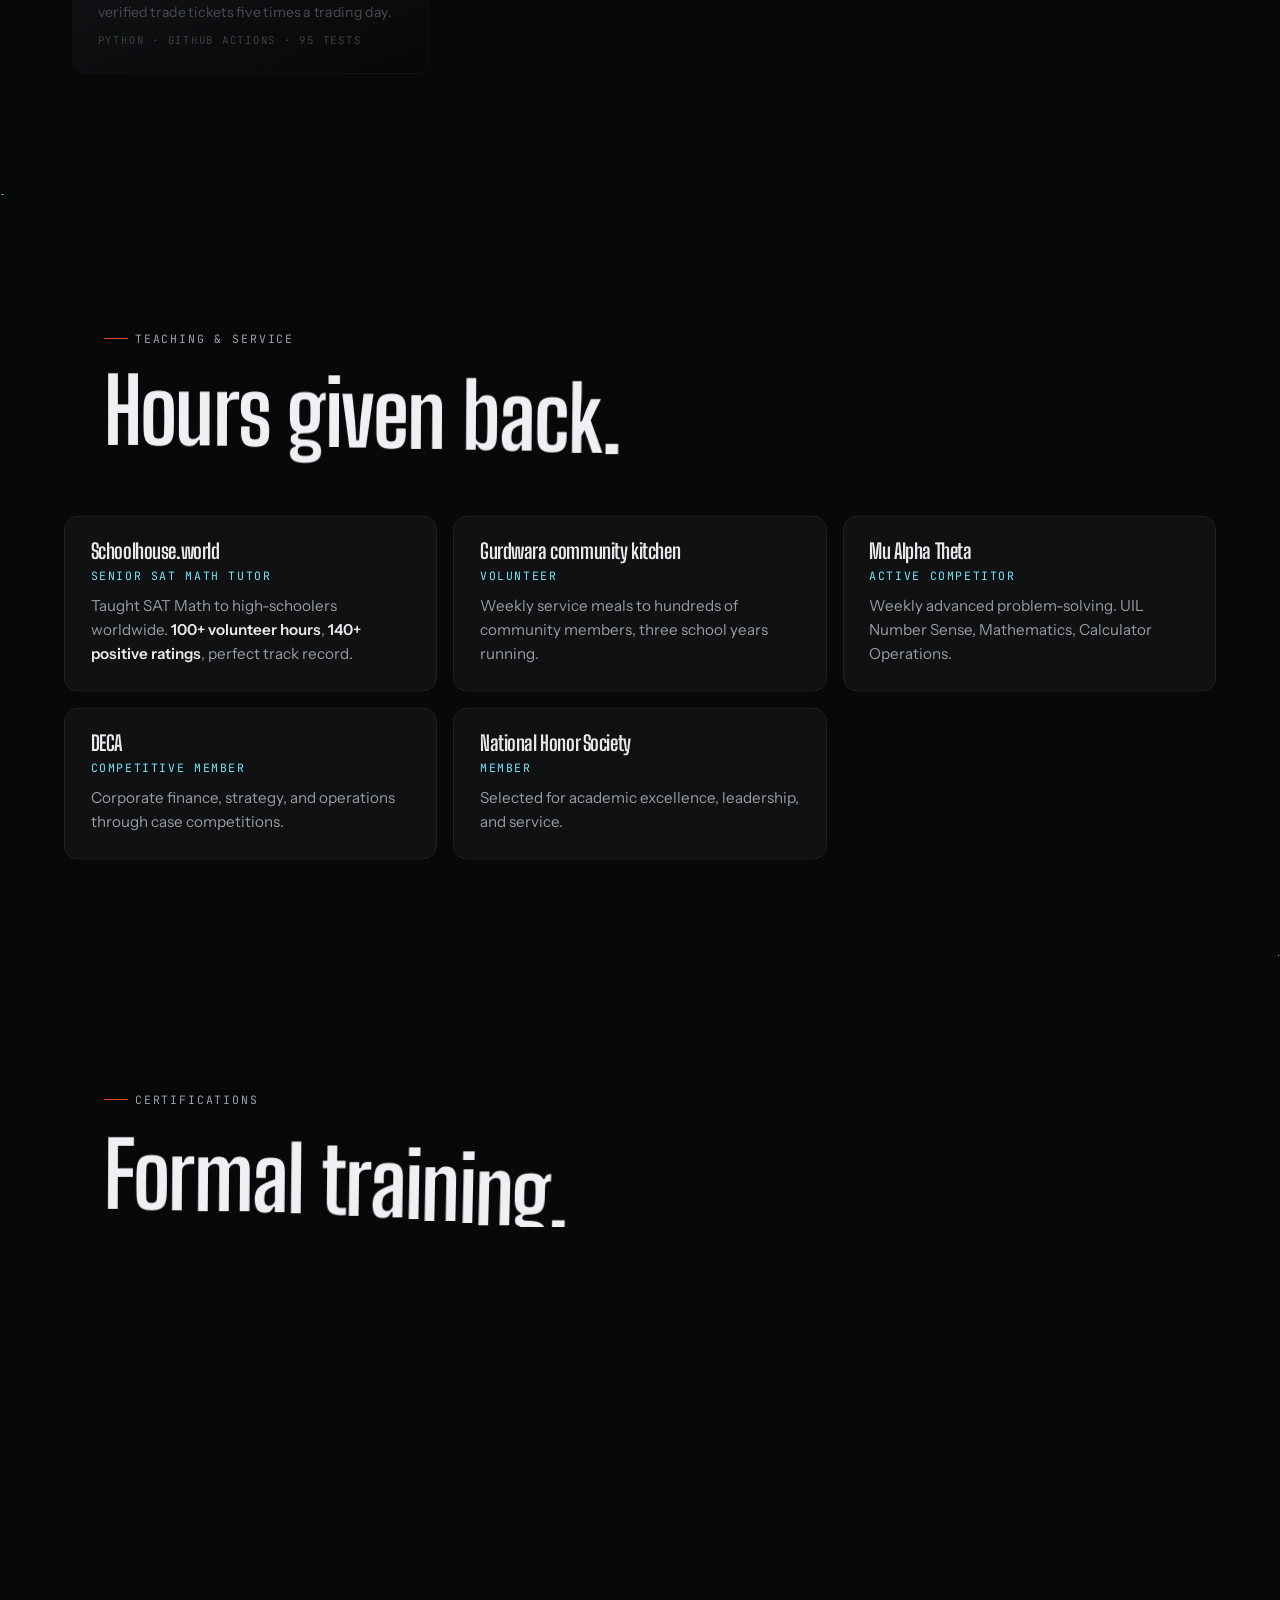
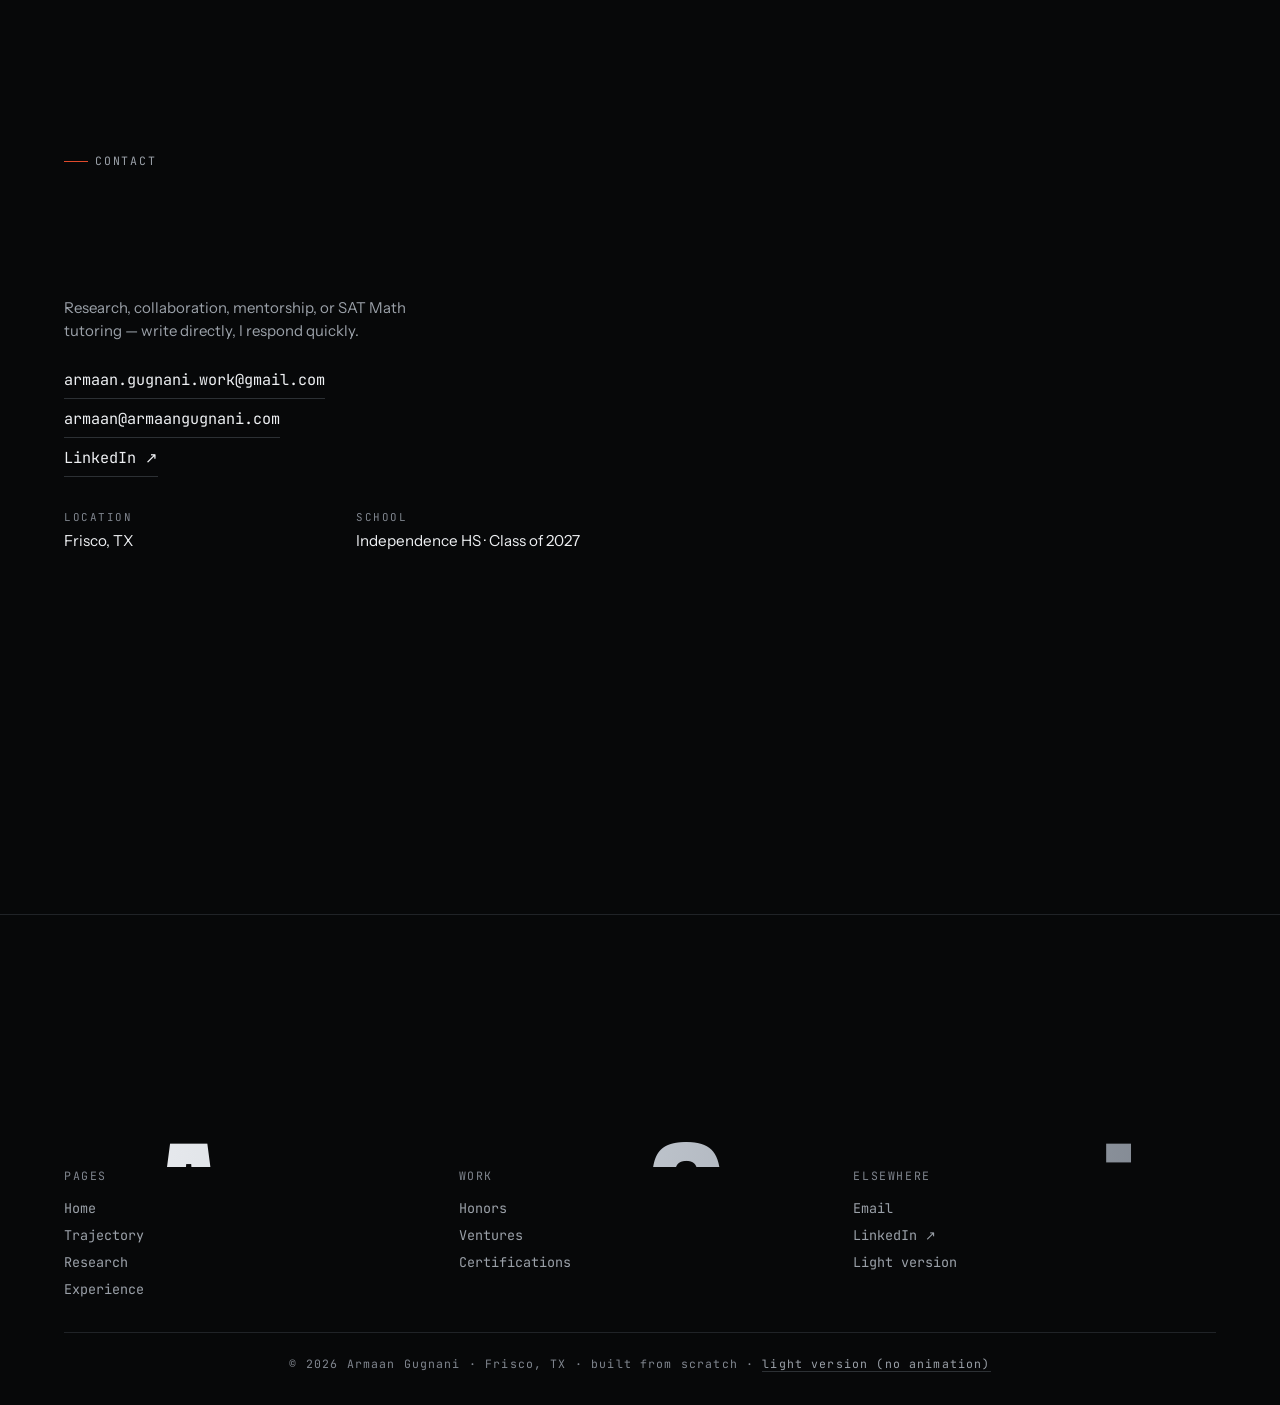
==== commit ad0b40bc: "Describe the Minnesota journal paper from its actual content" ====
--- a/index.html
+++ b/index.html
@@ -397,11 +397,11 @@
 
       <article class="paper" data-reveal>
         <div class="paper__meta">
-          <span class="paper__badge">Published 2026 · Sole author</span>
+          <span class="paper__badge">Peer-reviewed journal · Sole author · Published 2026</span>
           <span class="paper__id">03 · BUSINESS AI</span>
         </div>
         <h3 class="paper__title display">Artificial Intelligence in Business Applications: A Systematic Review</h3>
-        <p class="paper__abs">A systematic review of how AI is being applied across business functions.</p>
+        <p class="paper__abs">Reviews AI and machine-learning work in customer segmentation and digital marketing, employee-attrition and HR analytics, and export-sales forecasting. Compares methods such as Random Forest, K-means, DBSCAN and SMOTE, and identifies recurring weaknesses: class imbalance, data leakage, small or synthetic datasets and weak validation.</p>
         <p class="paper__by">Minnesota Journal of Business Law and Entrepreneurship · Vol. 2026, No. 3, pp. 3337–3340</p>
         <a class="paper__link" href="https://kommerstad.org/journal/article/view/948" target="_blank" rel="noopener">Read the paper ↗</a>
       </article>
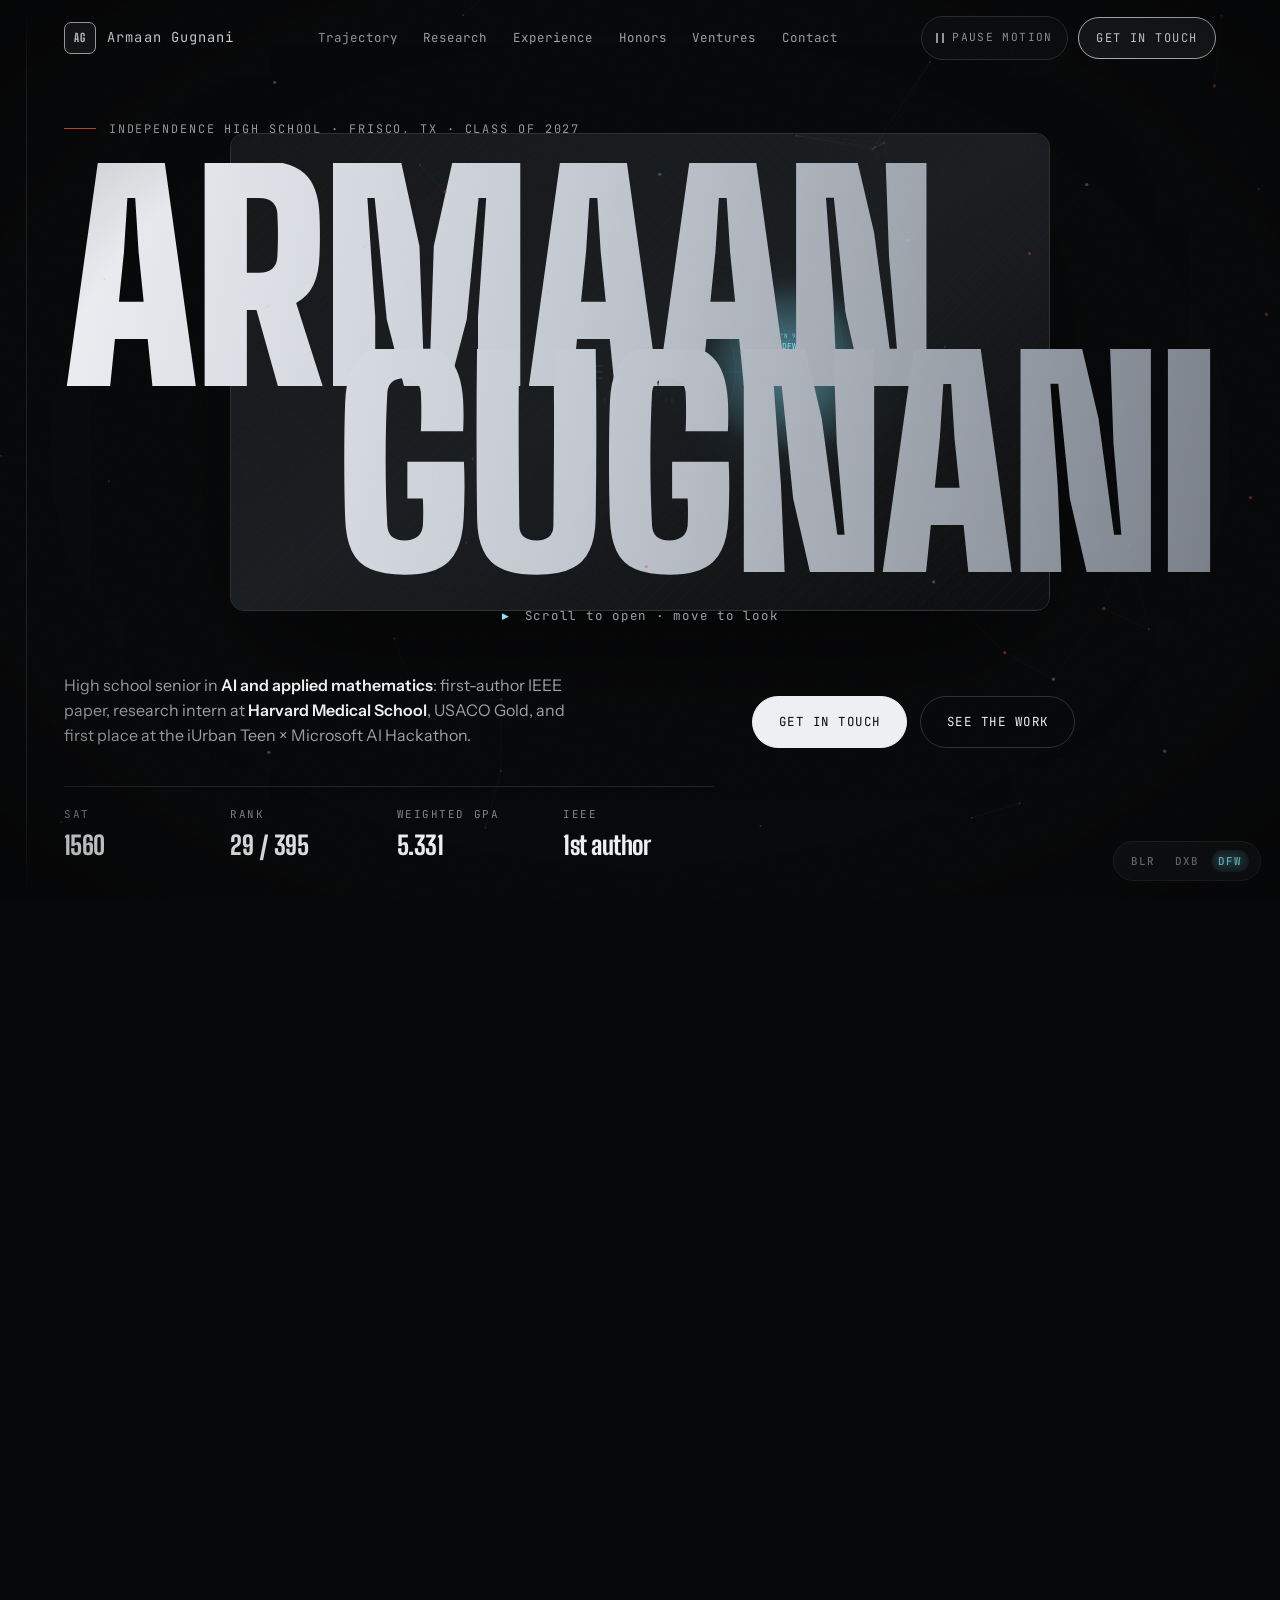
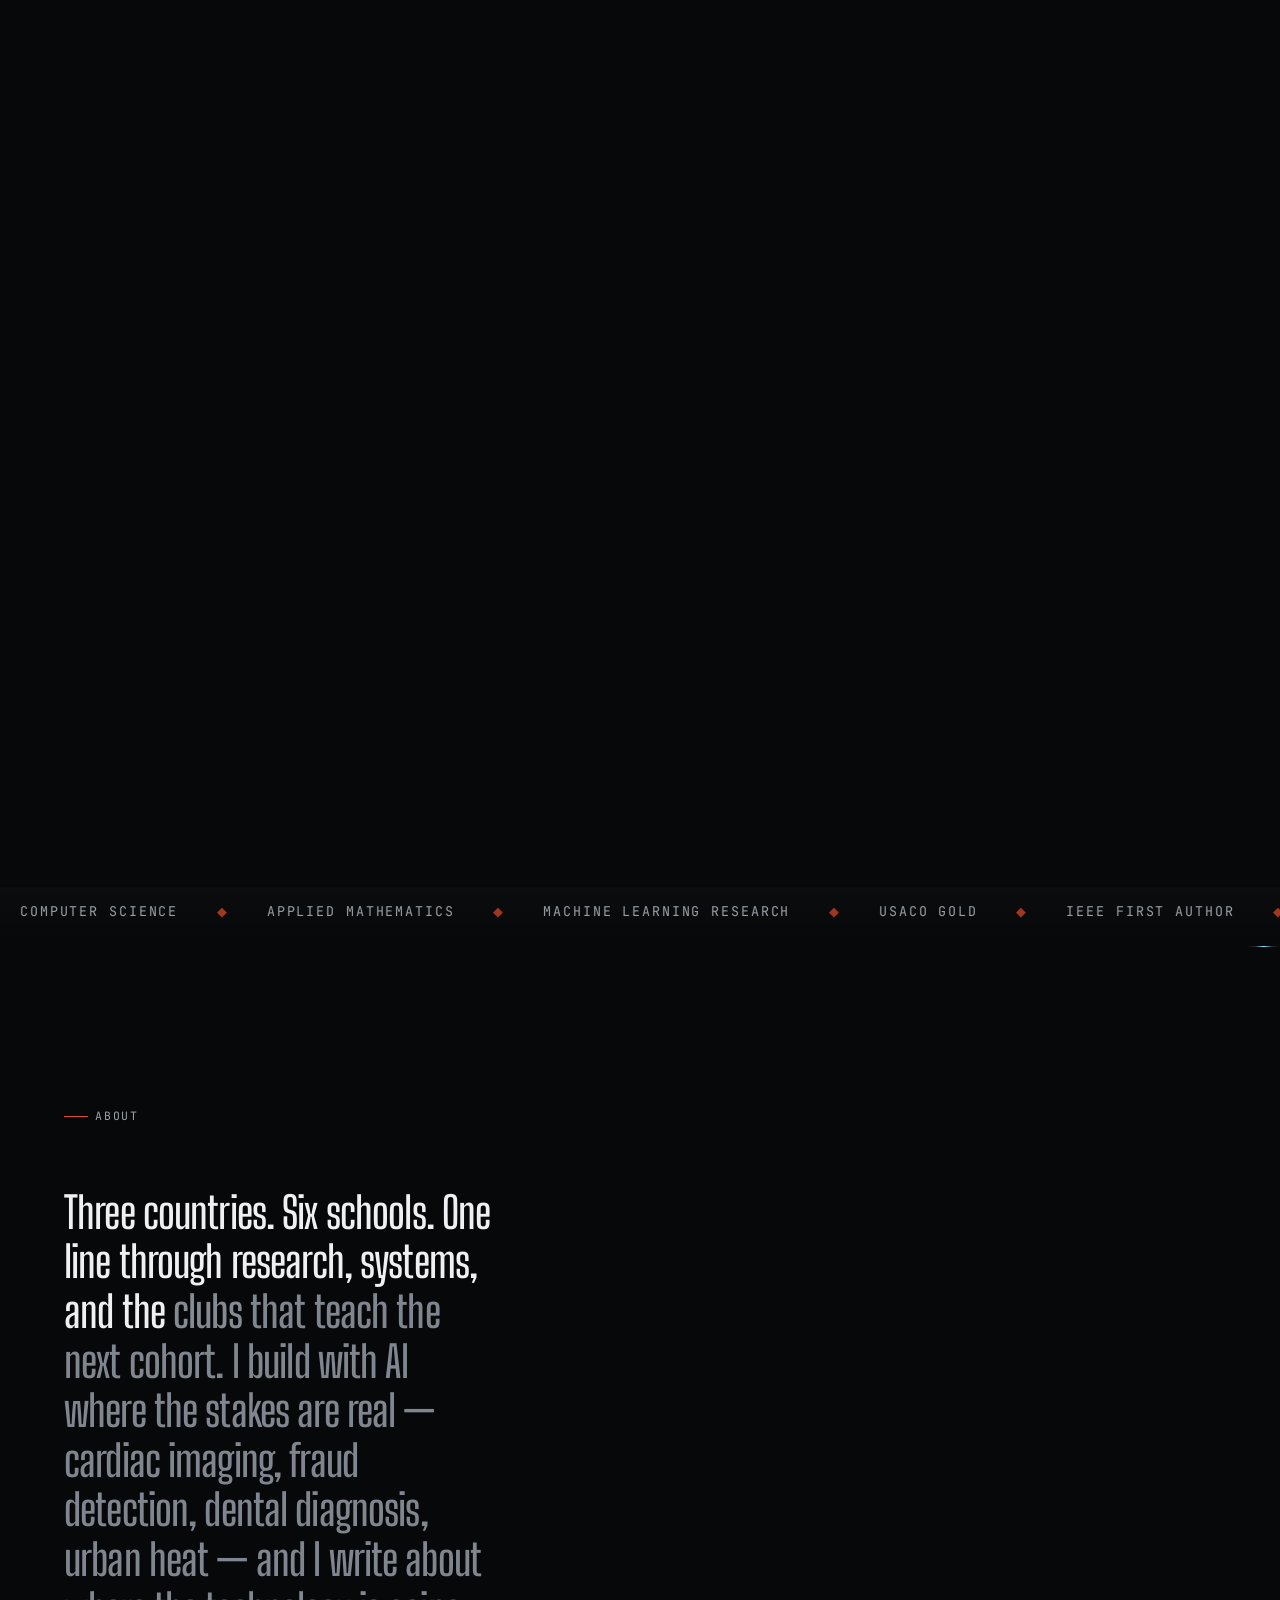
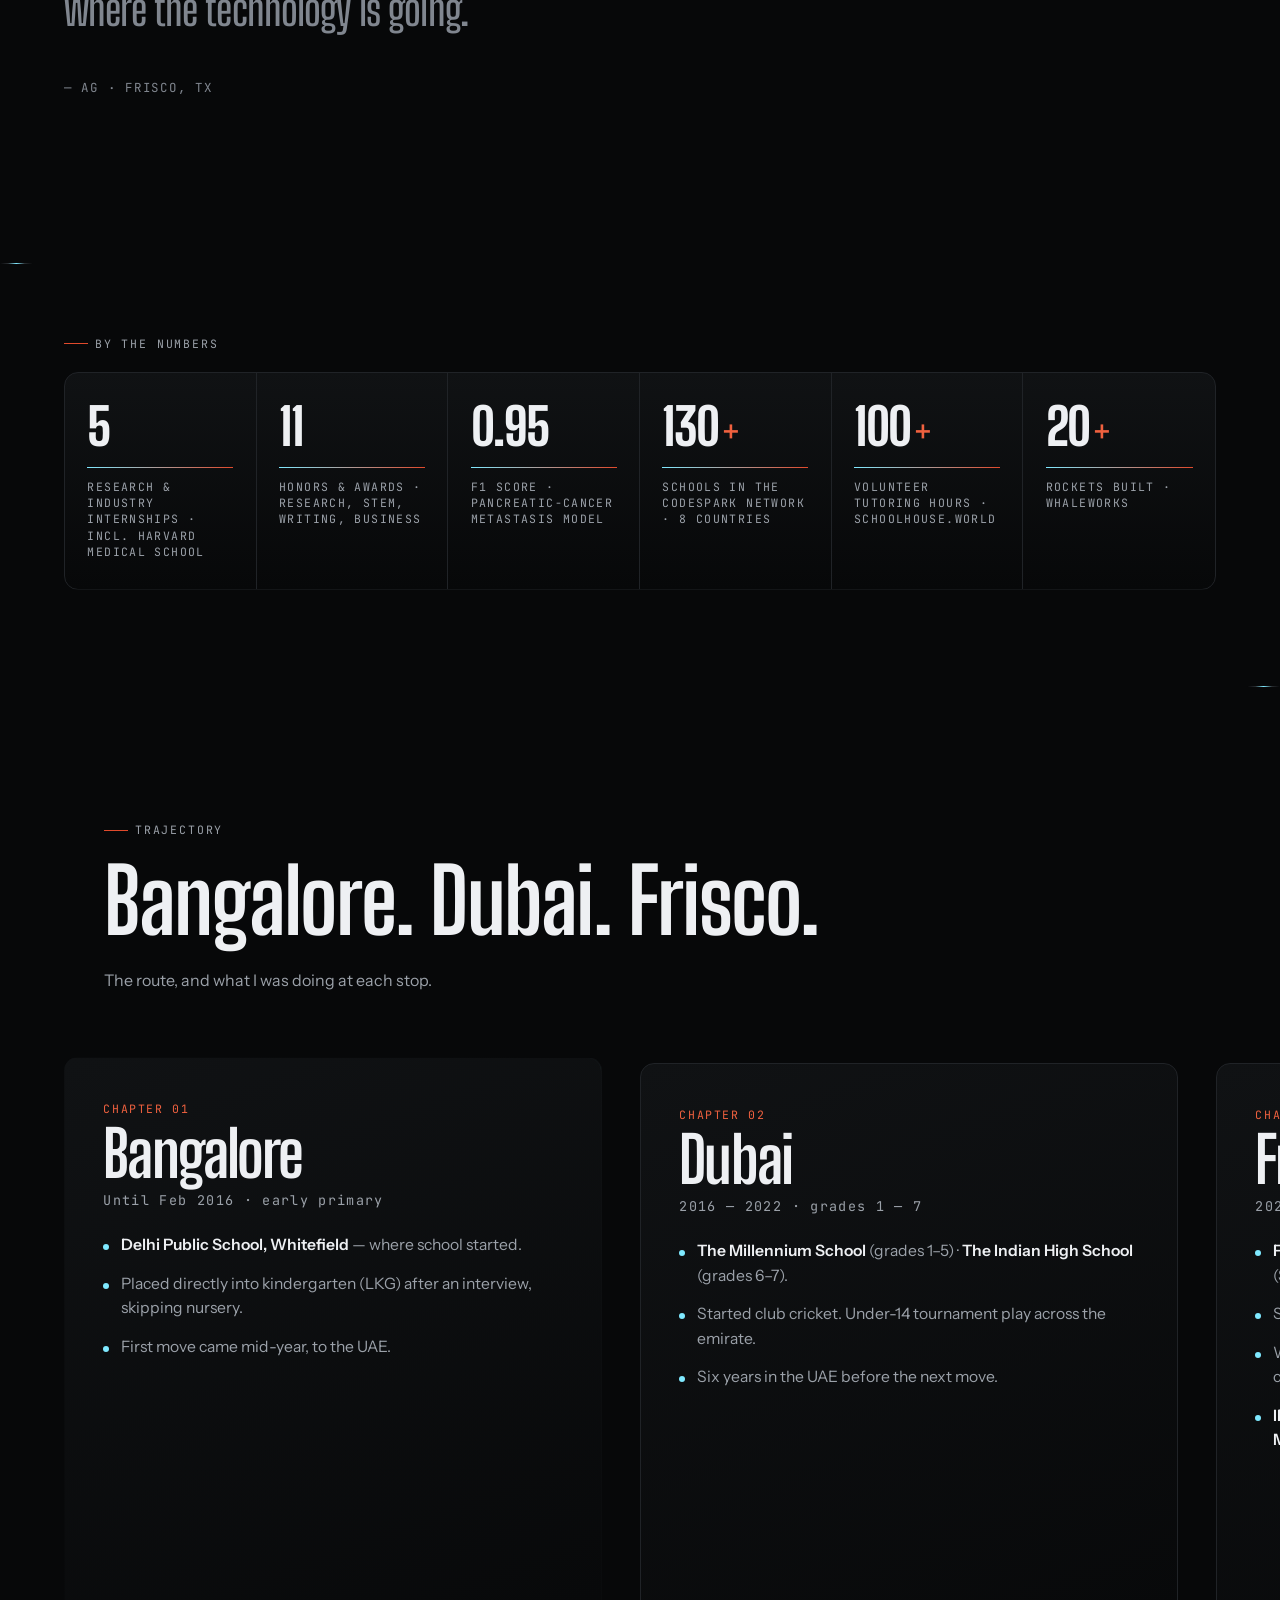
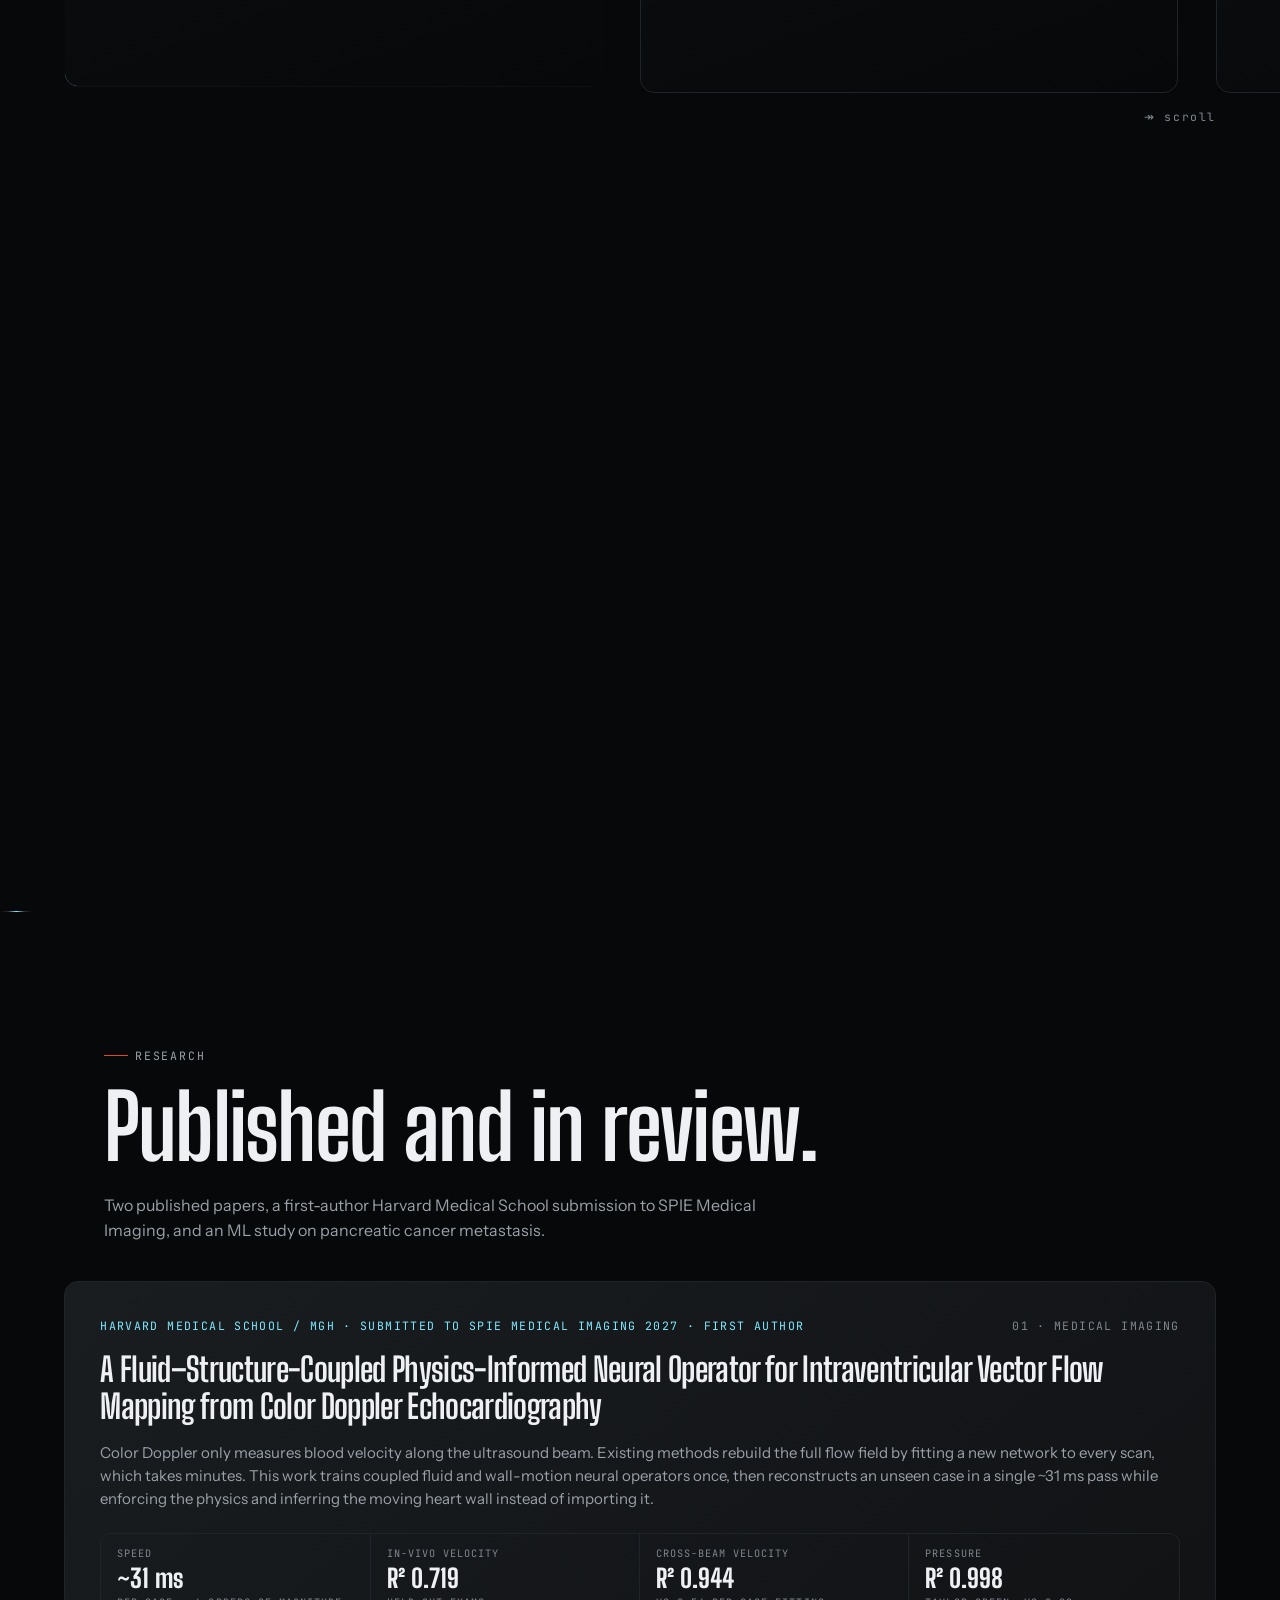
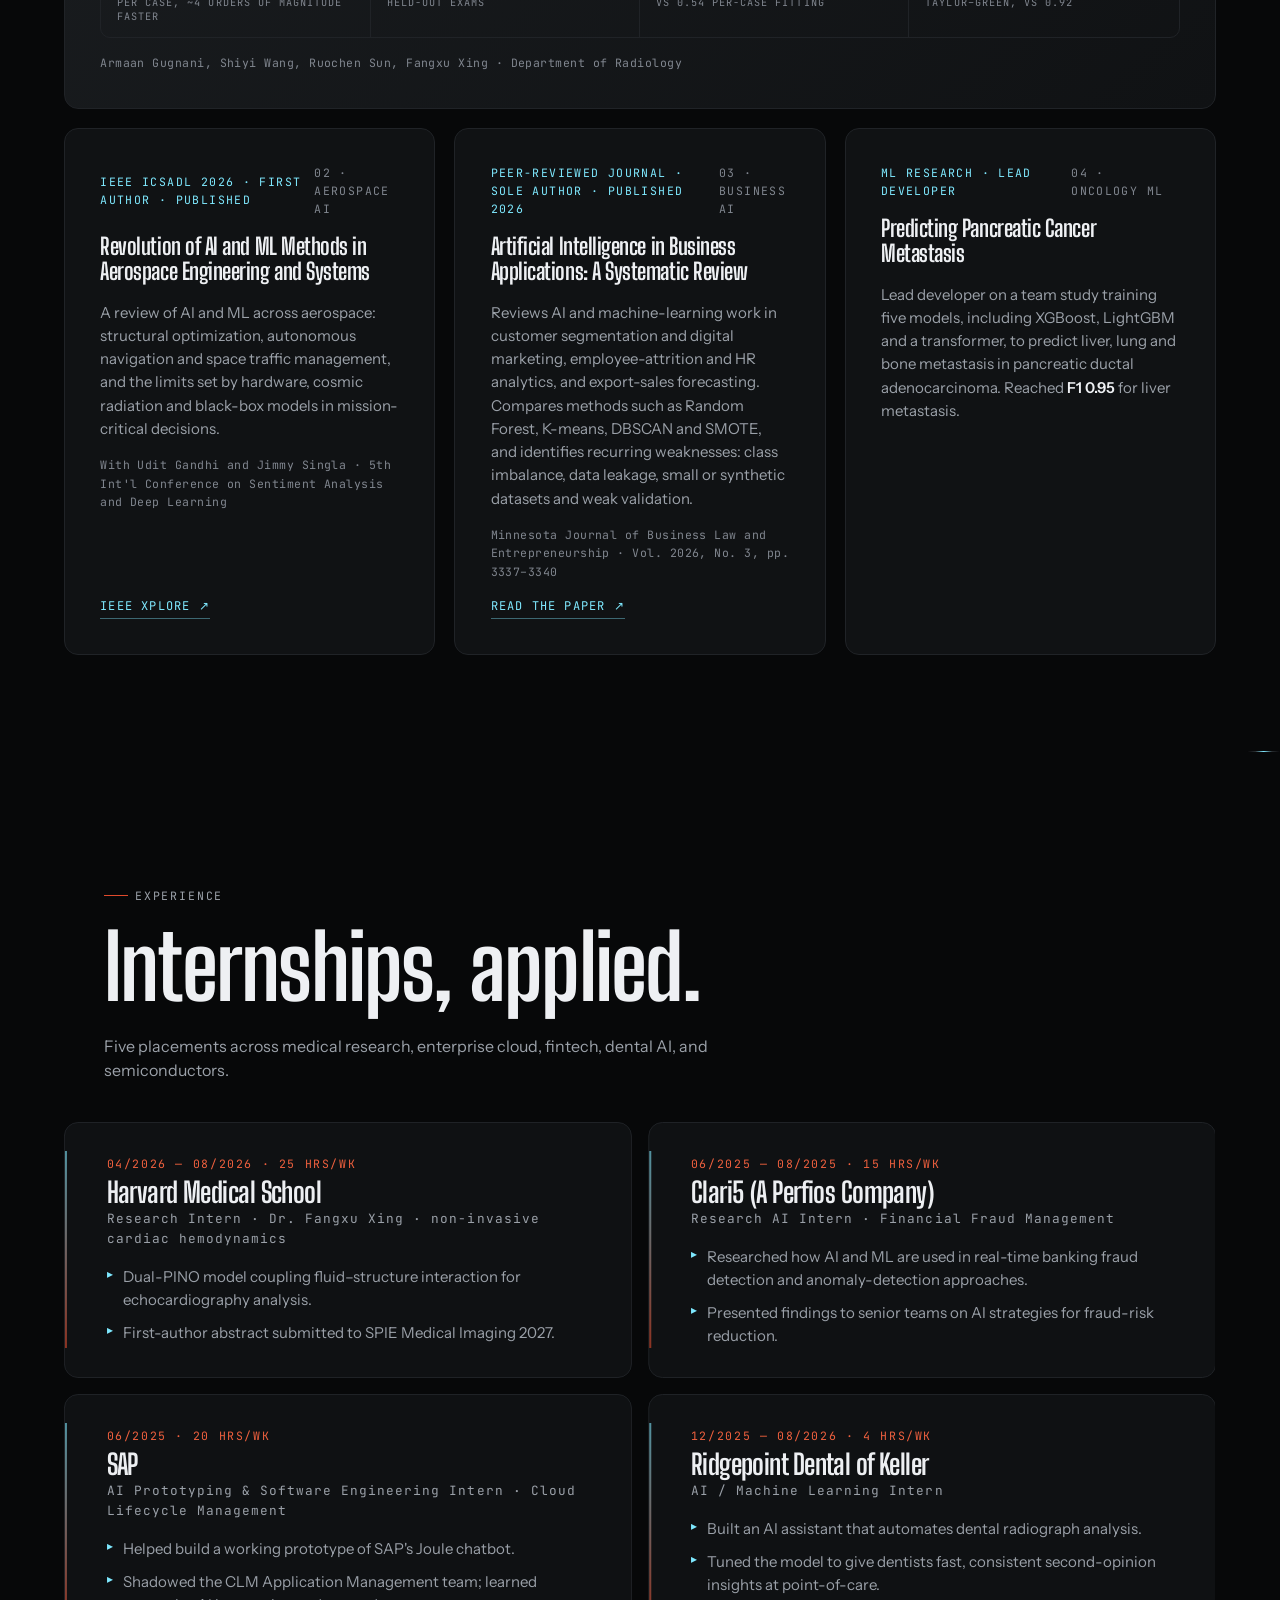
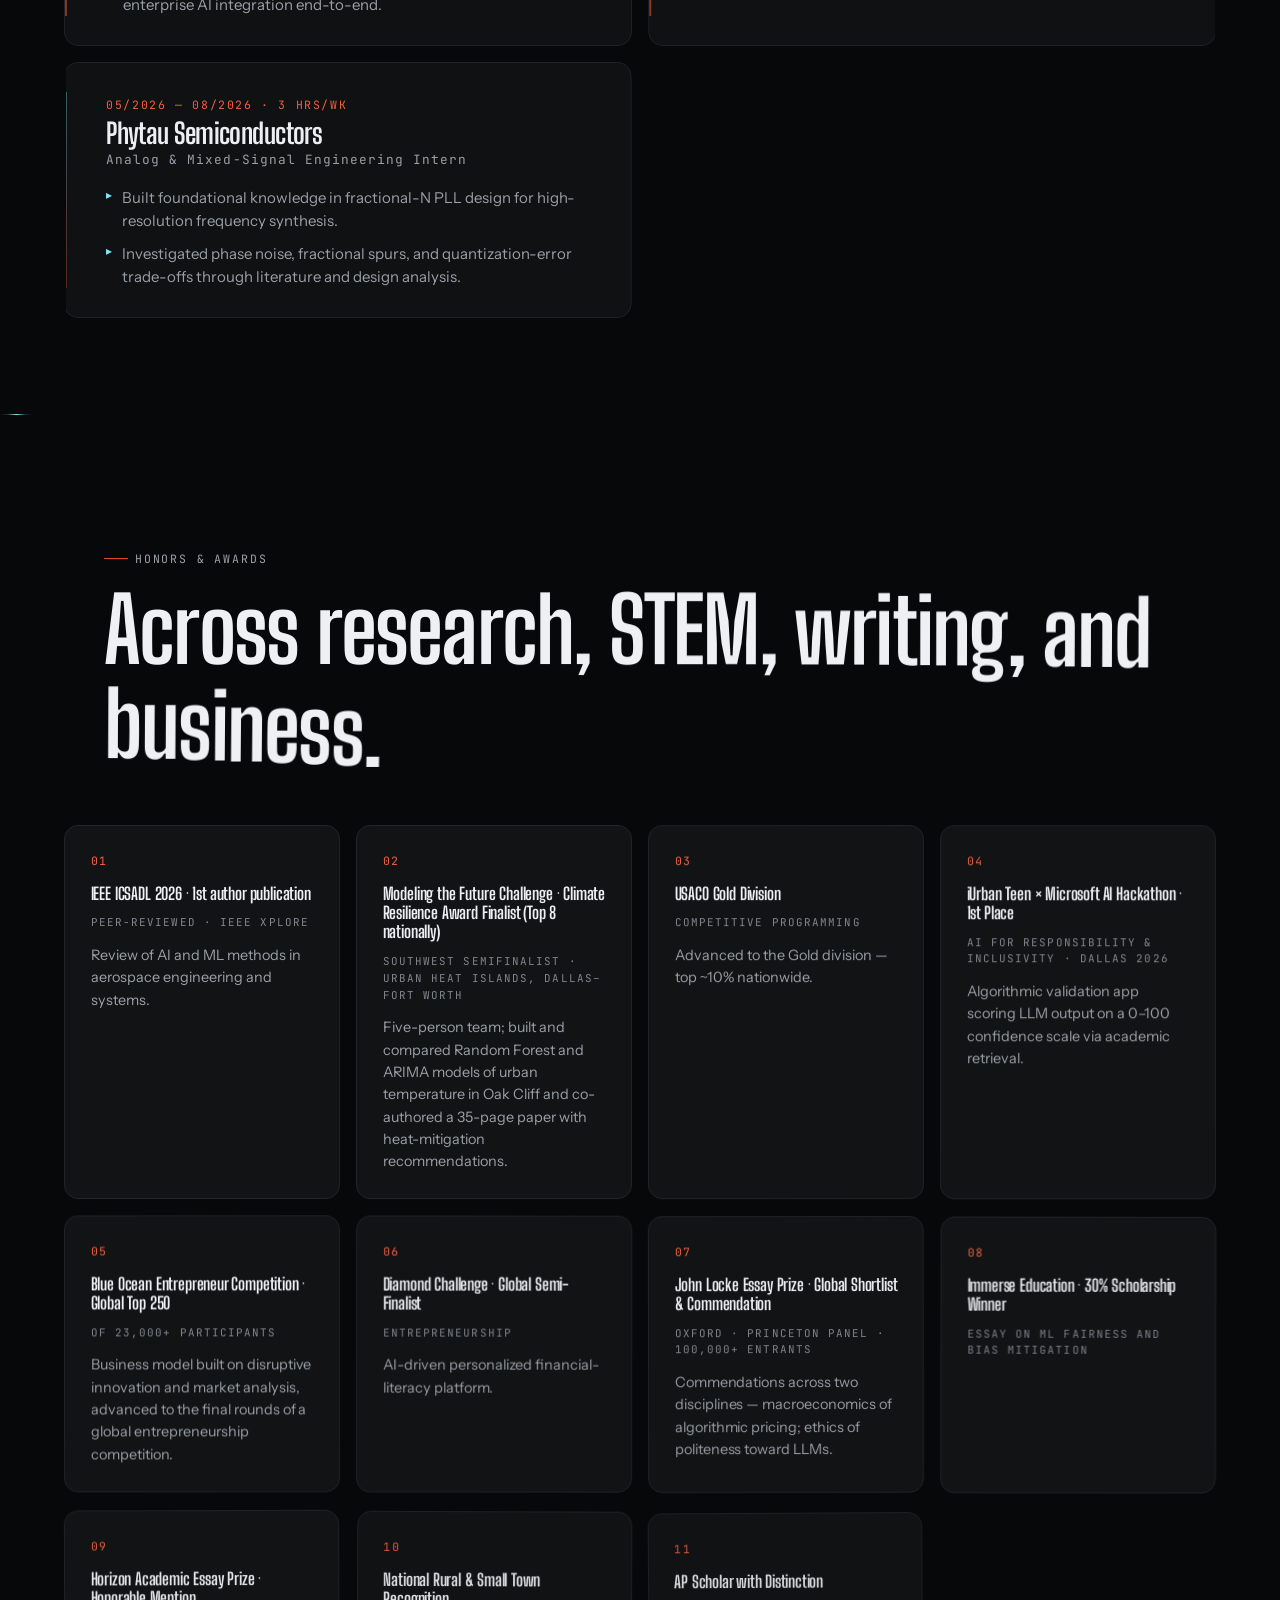
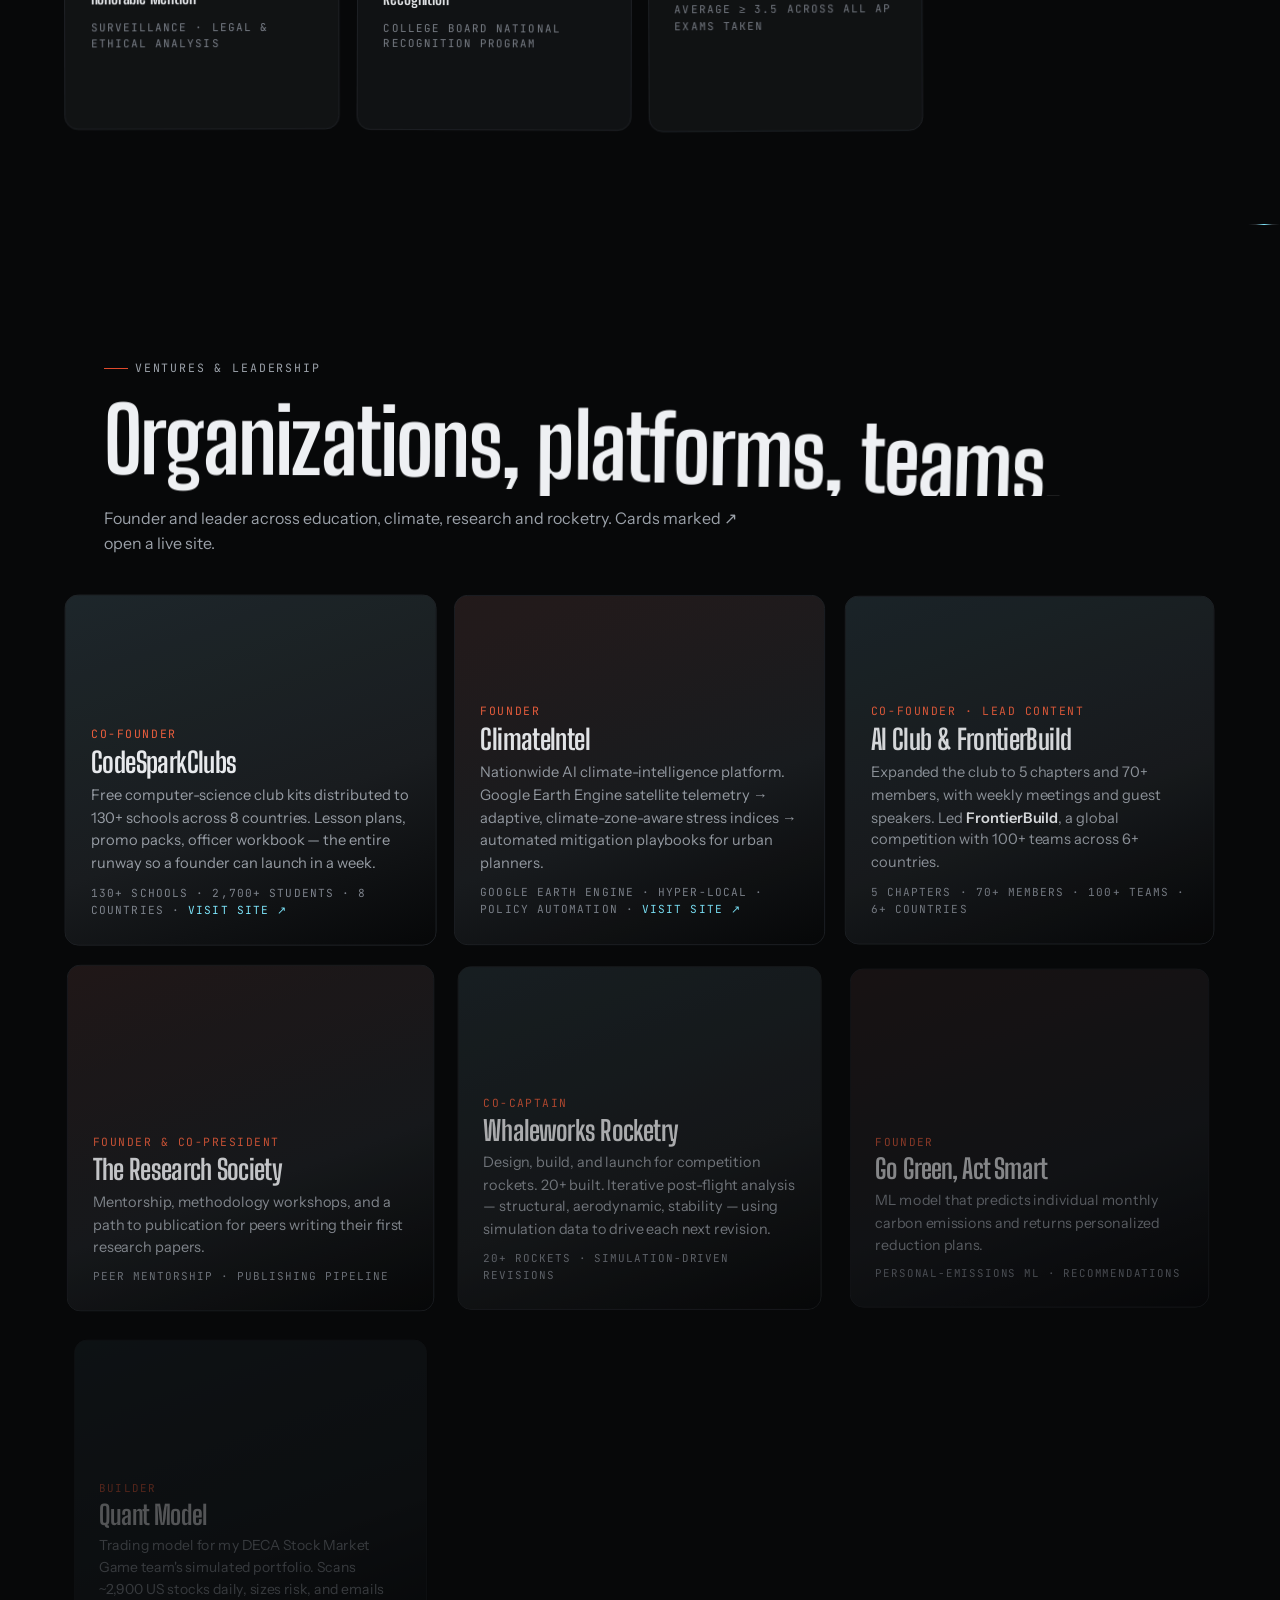
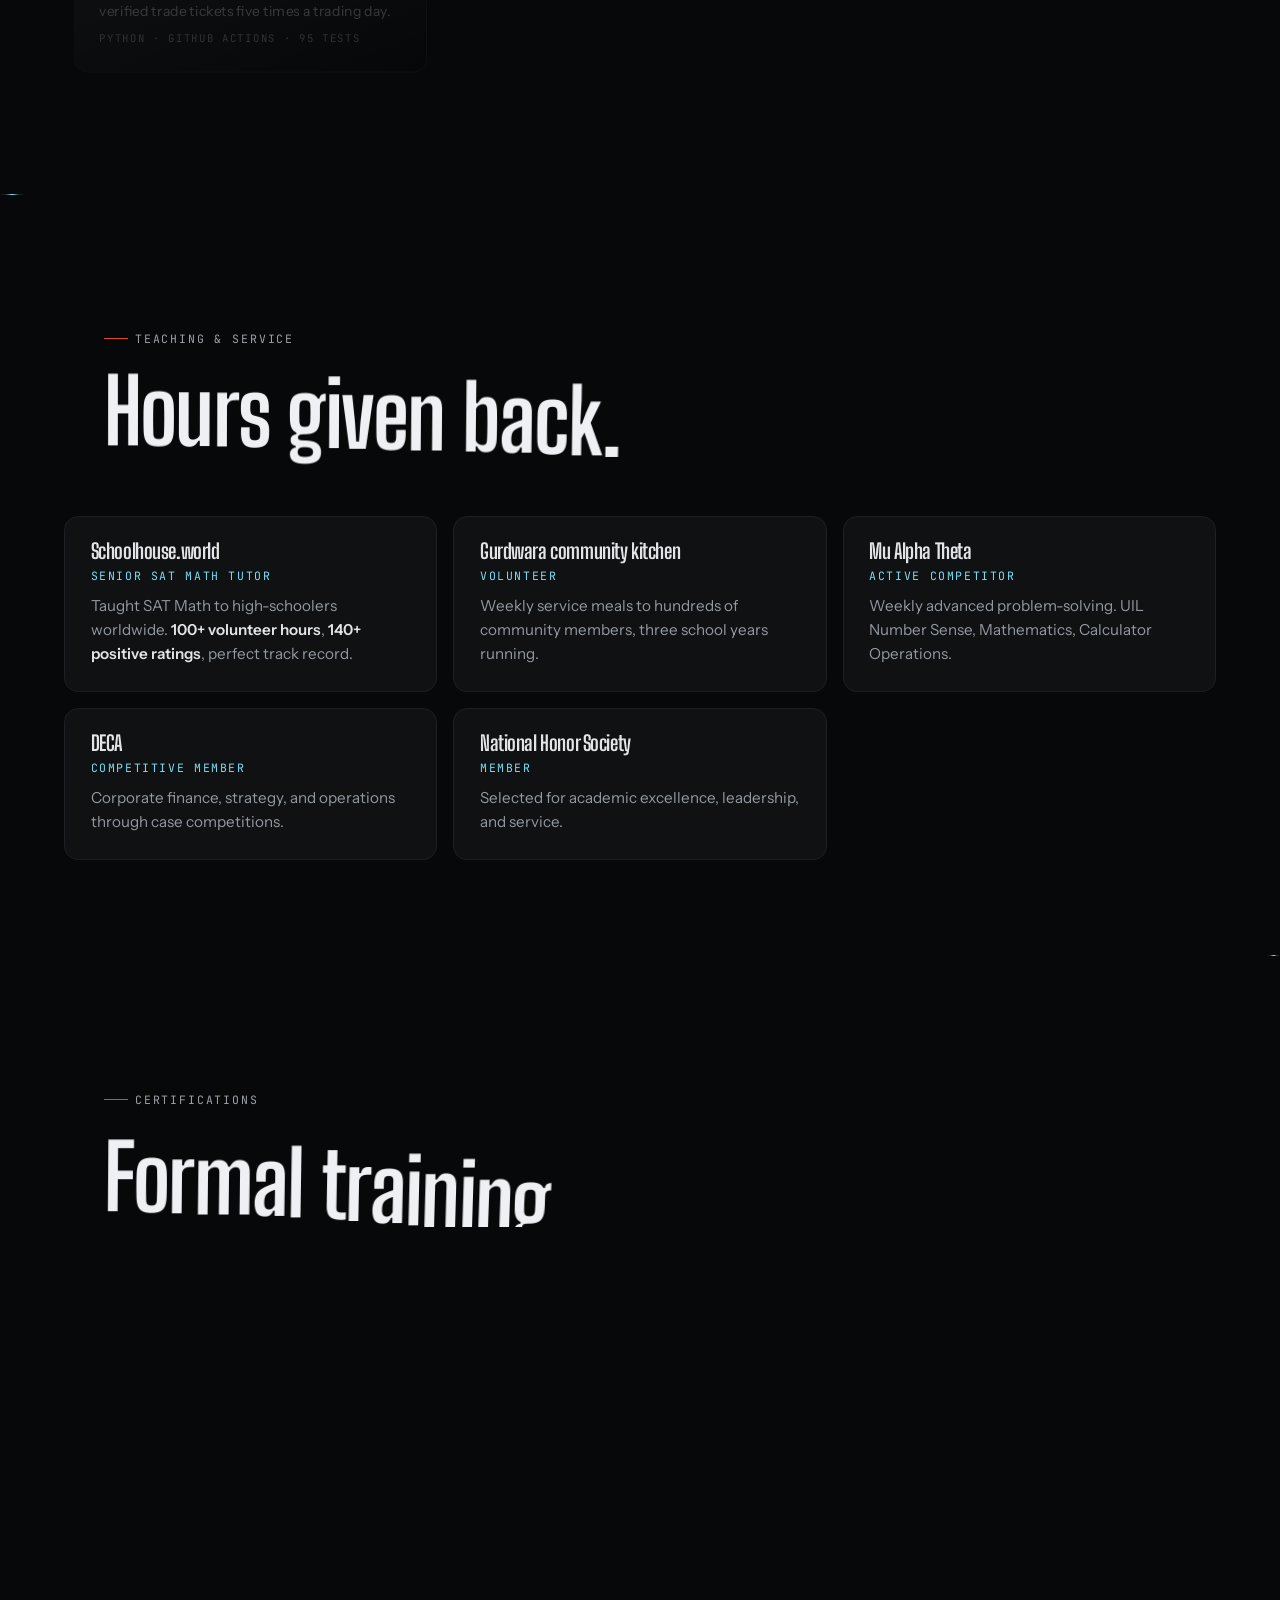
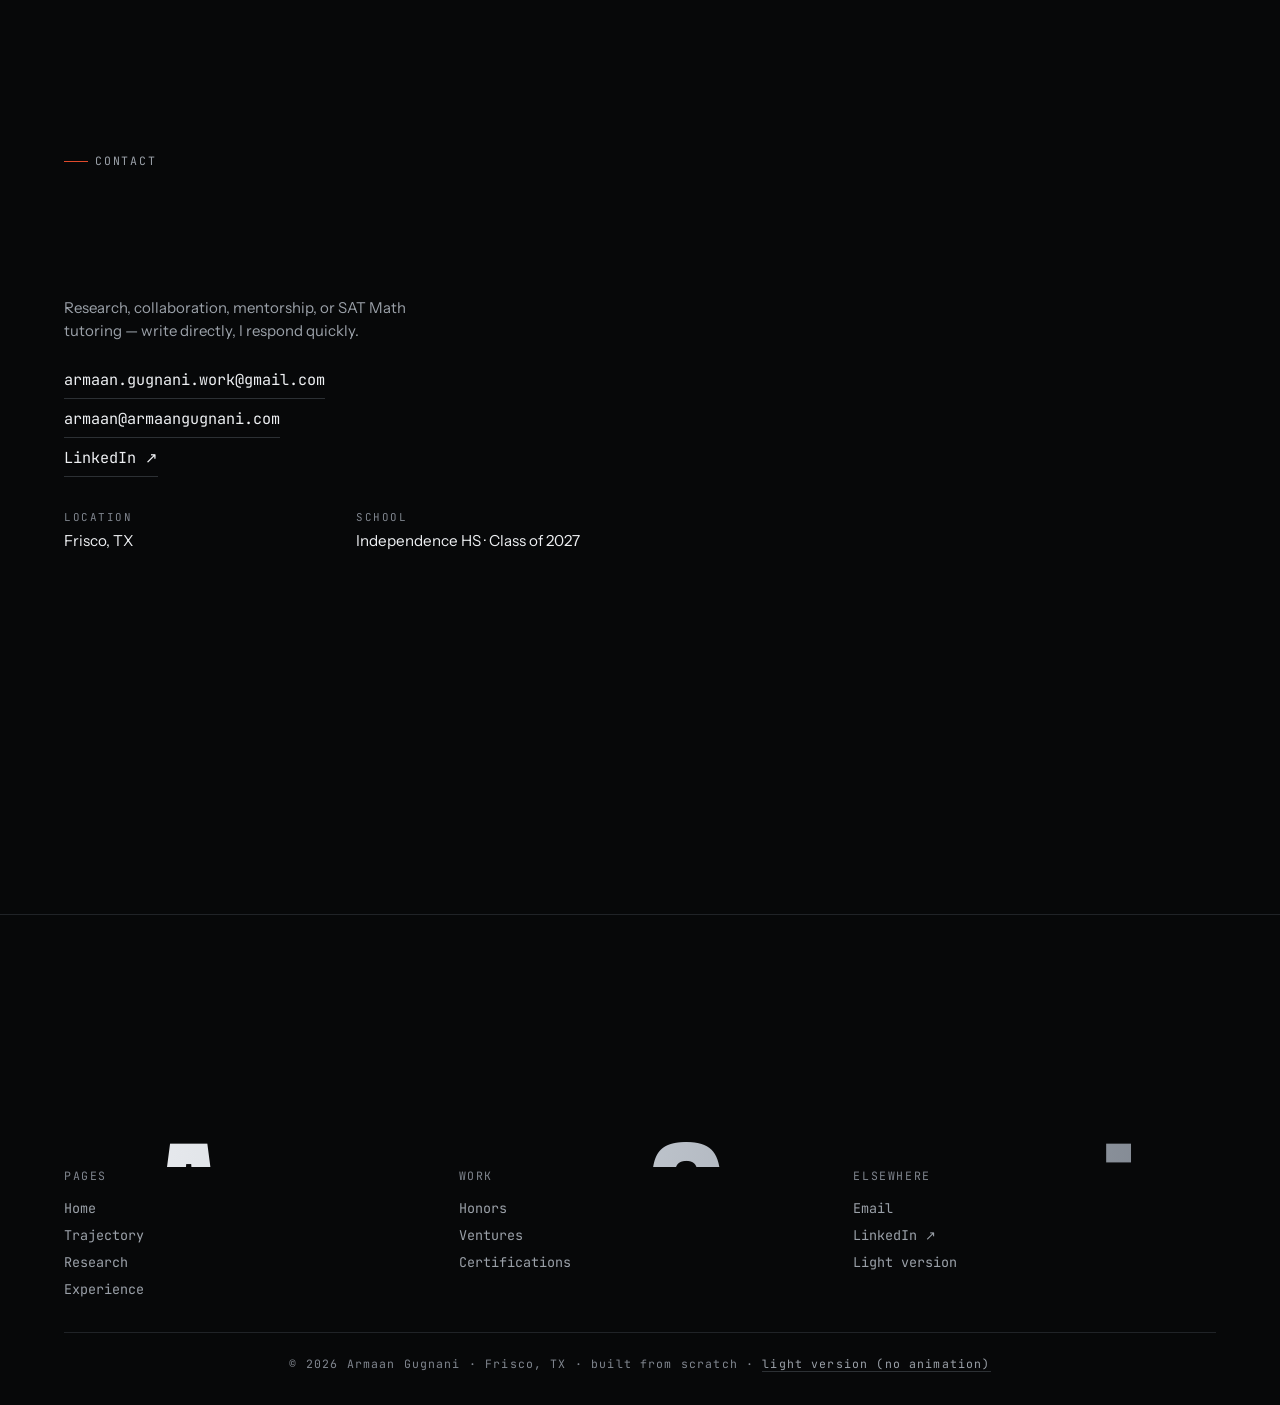
==== commit 74c3a77c: "Match the AI Club card to the Common App entry (5 chapters, 70+ members)" ====
--- a/index.html
+++ b/index.html
@@ -592,8 +592,8 @@
           <div class="module__content">
             <span class="module__role">Co-Founder · Lead Content</span>
             <h3 class="module__name display">AI Club &amp; FrontierBuild</h3>
-            <p class="module__d">Weekly sessions for 25+ members on ML architectures and agentic AI. Spun off <b>FrontierBuild</b> — an international competition with 100+ teams across 6+ countries.</p>
-            <p class="module__meta">100+ teams · 6+ countries</p>
+            <p class="module__d">Expanded the club to 5 chapters and 70+ members, with weekly meetings and guest speakers. Led <b>FrontierBuild</b>, a global competition with 100+ teams across 6+ countries.</p>
+            <p class="module__meta">5 chapters · 70+ members · 100+ teams · 6+ countries</p>
           </div>
         </div>
         <div class="aperture__hover module__hover"></div>
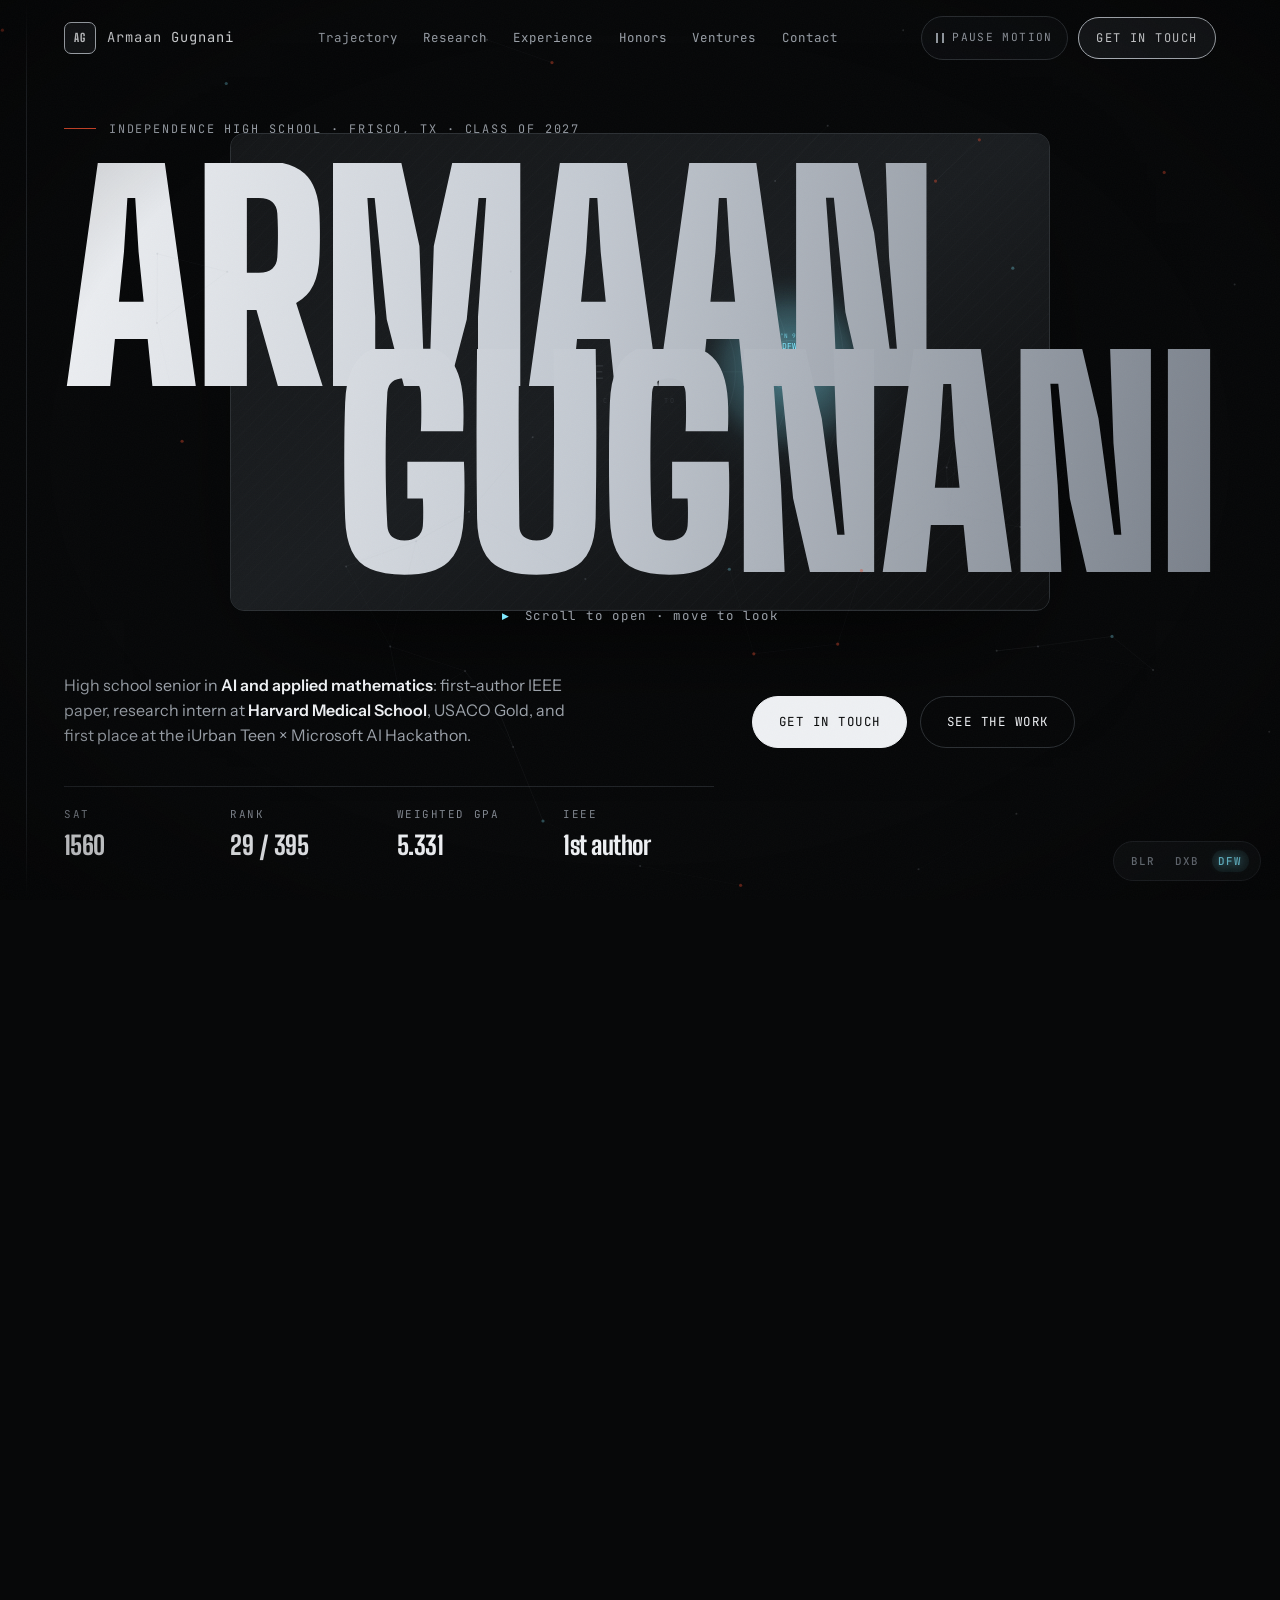
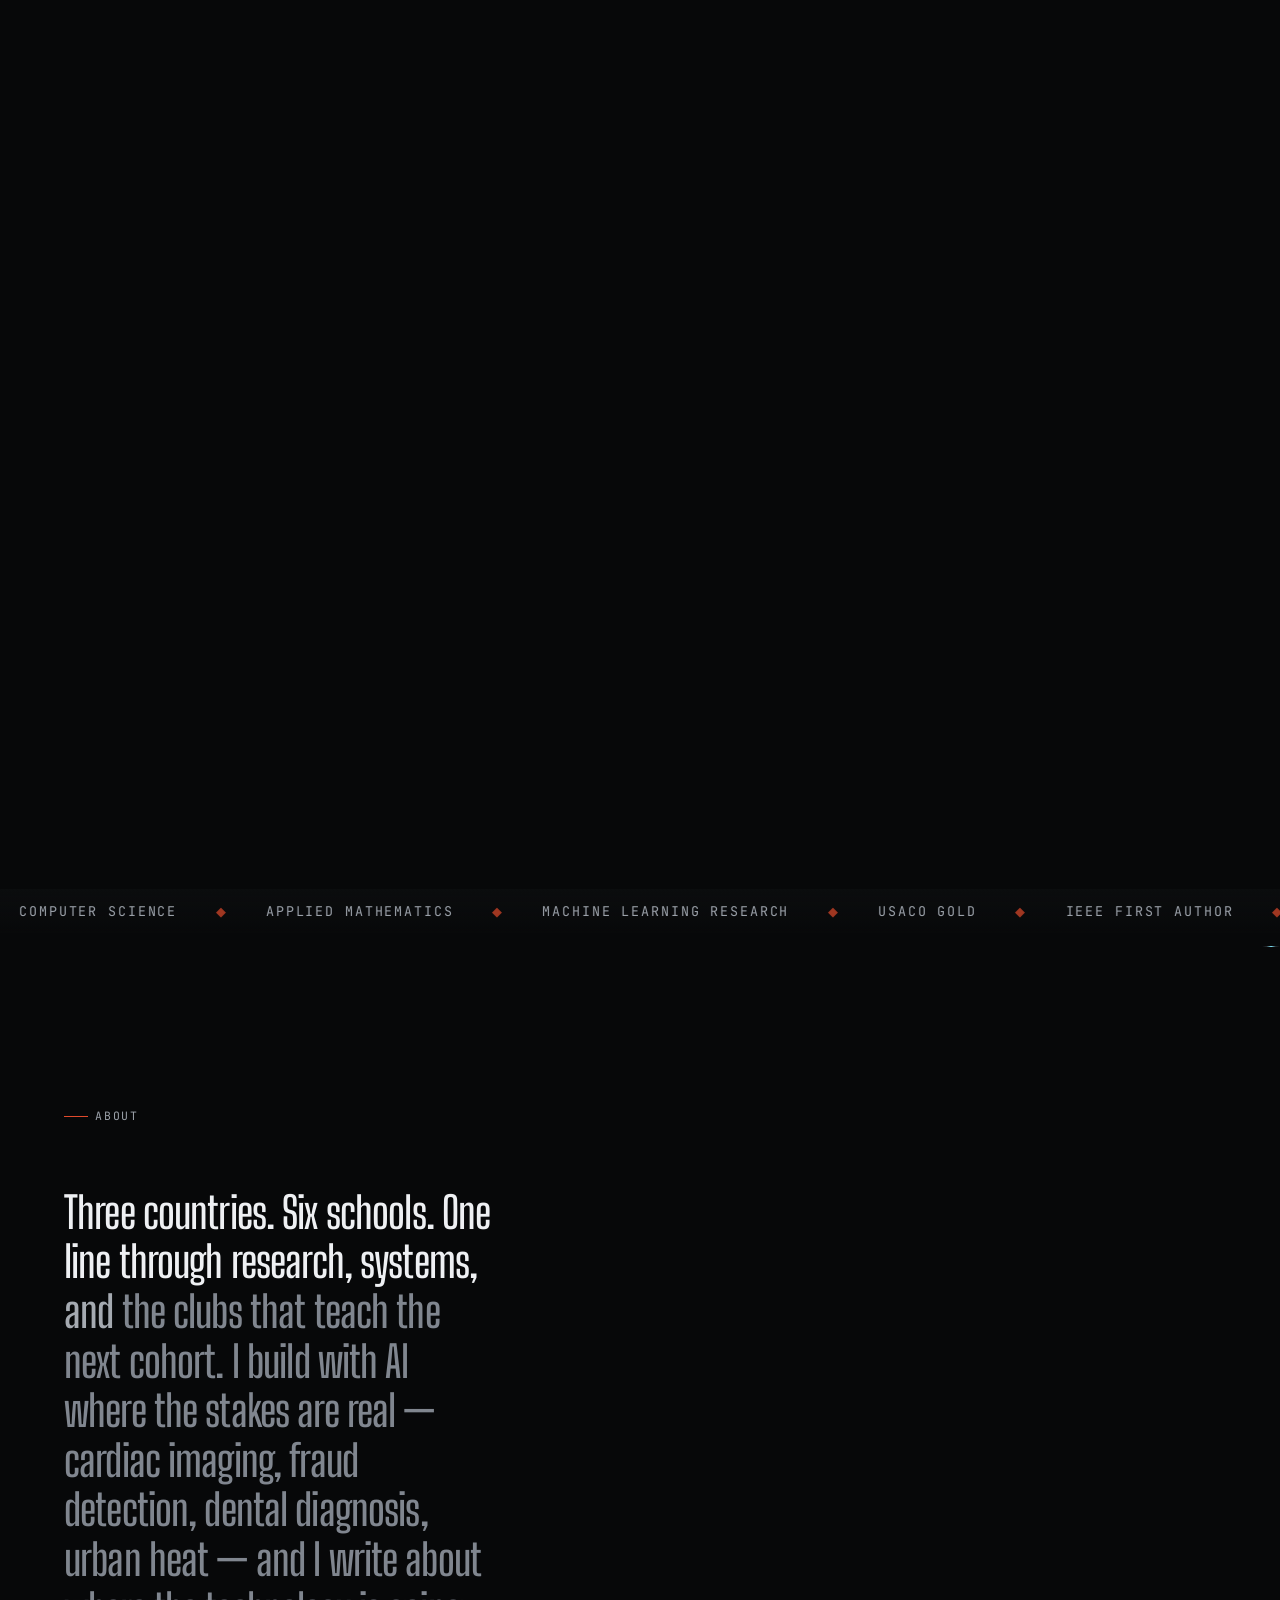
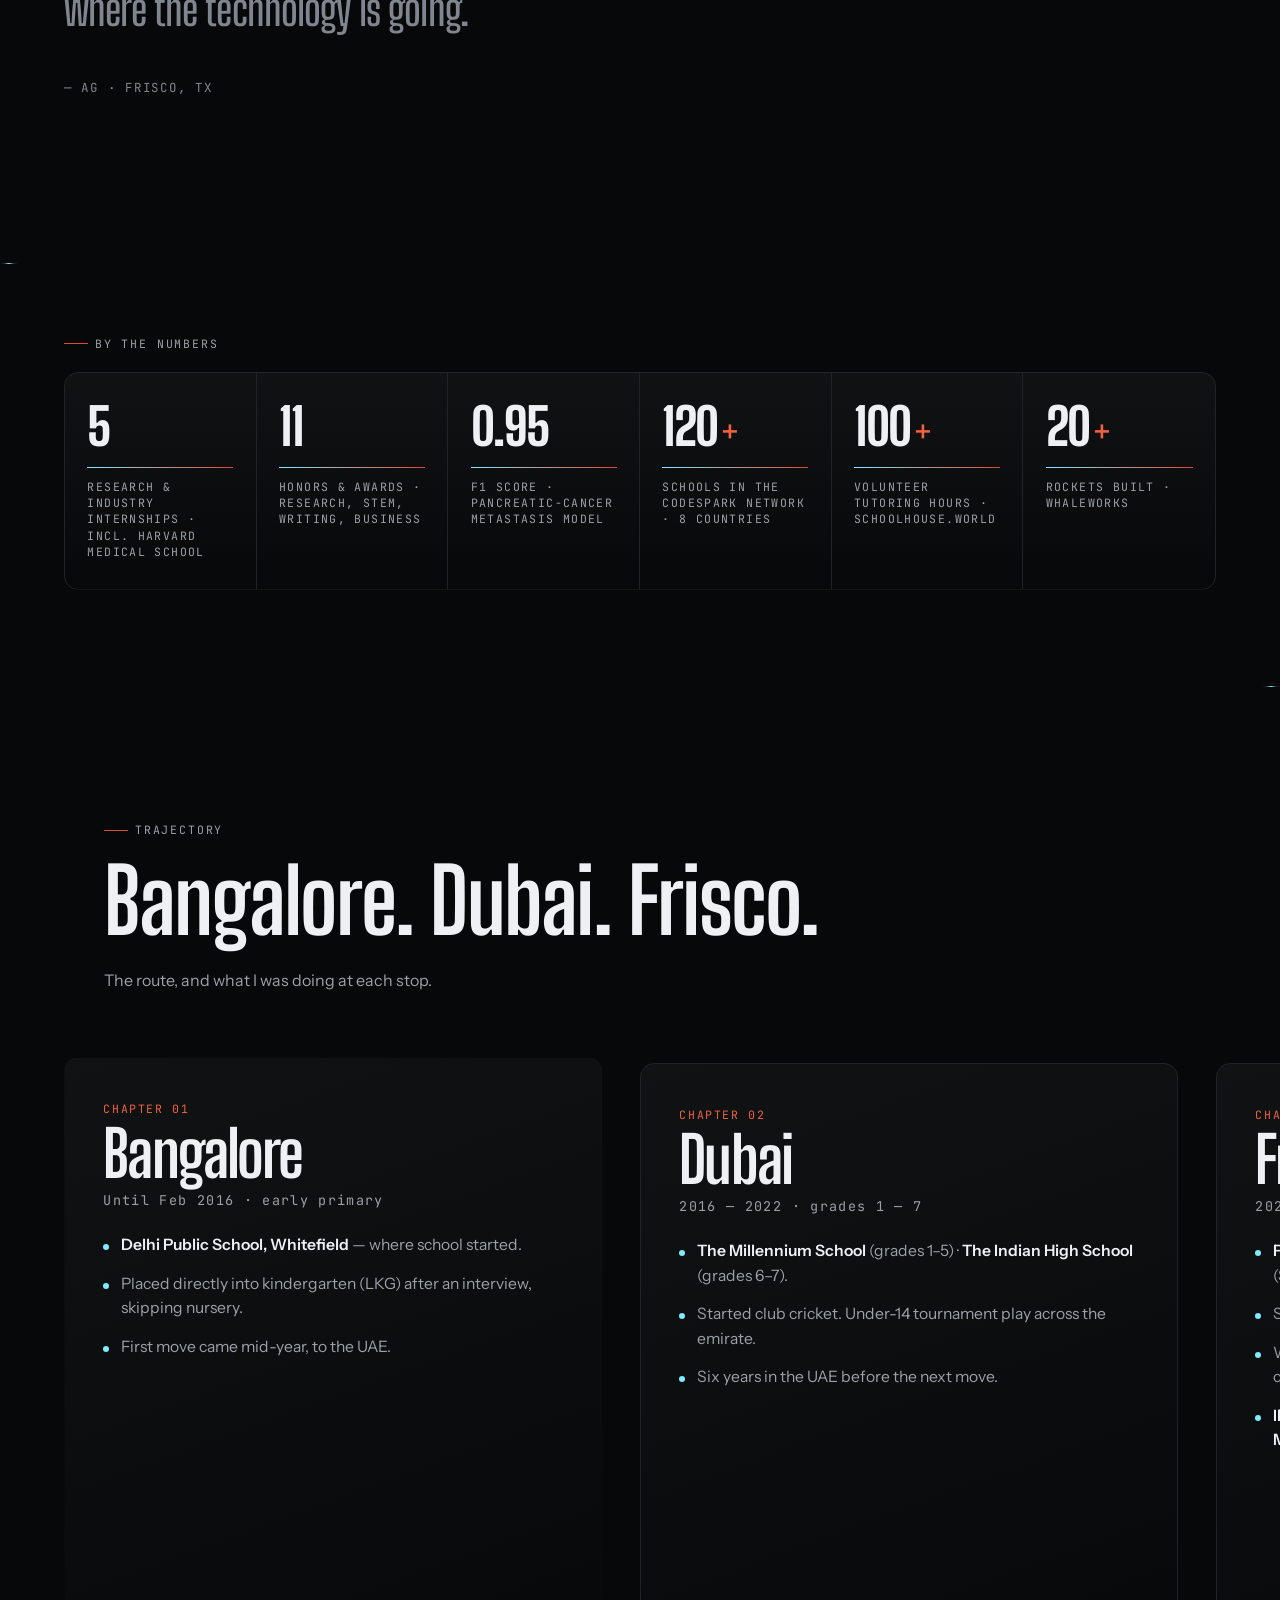
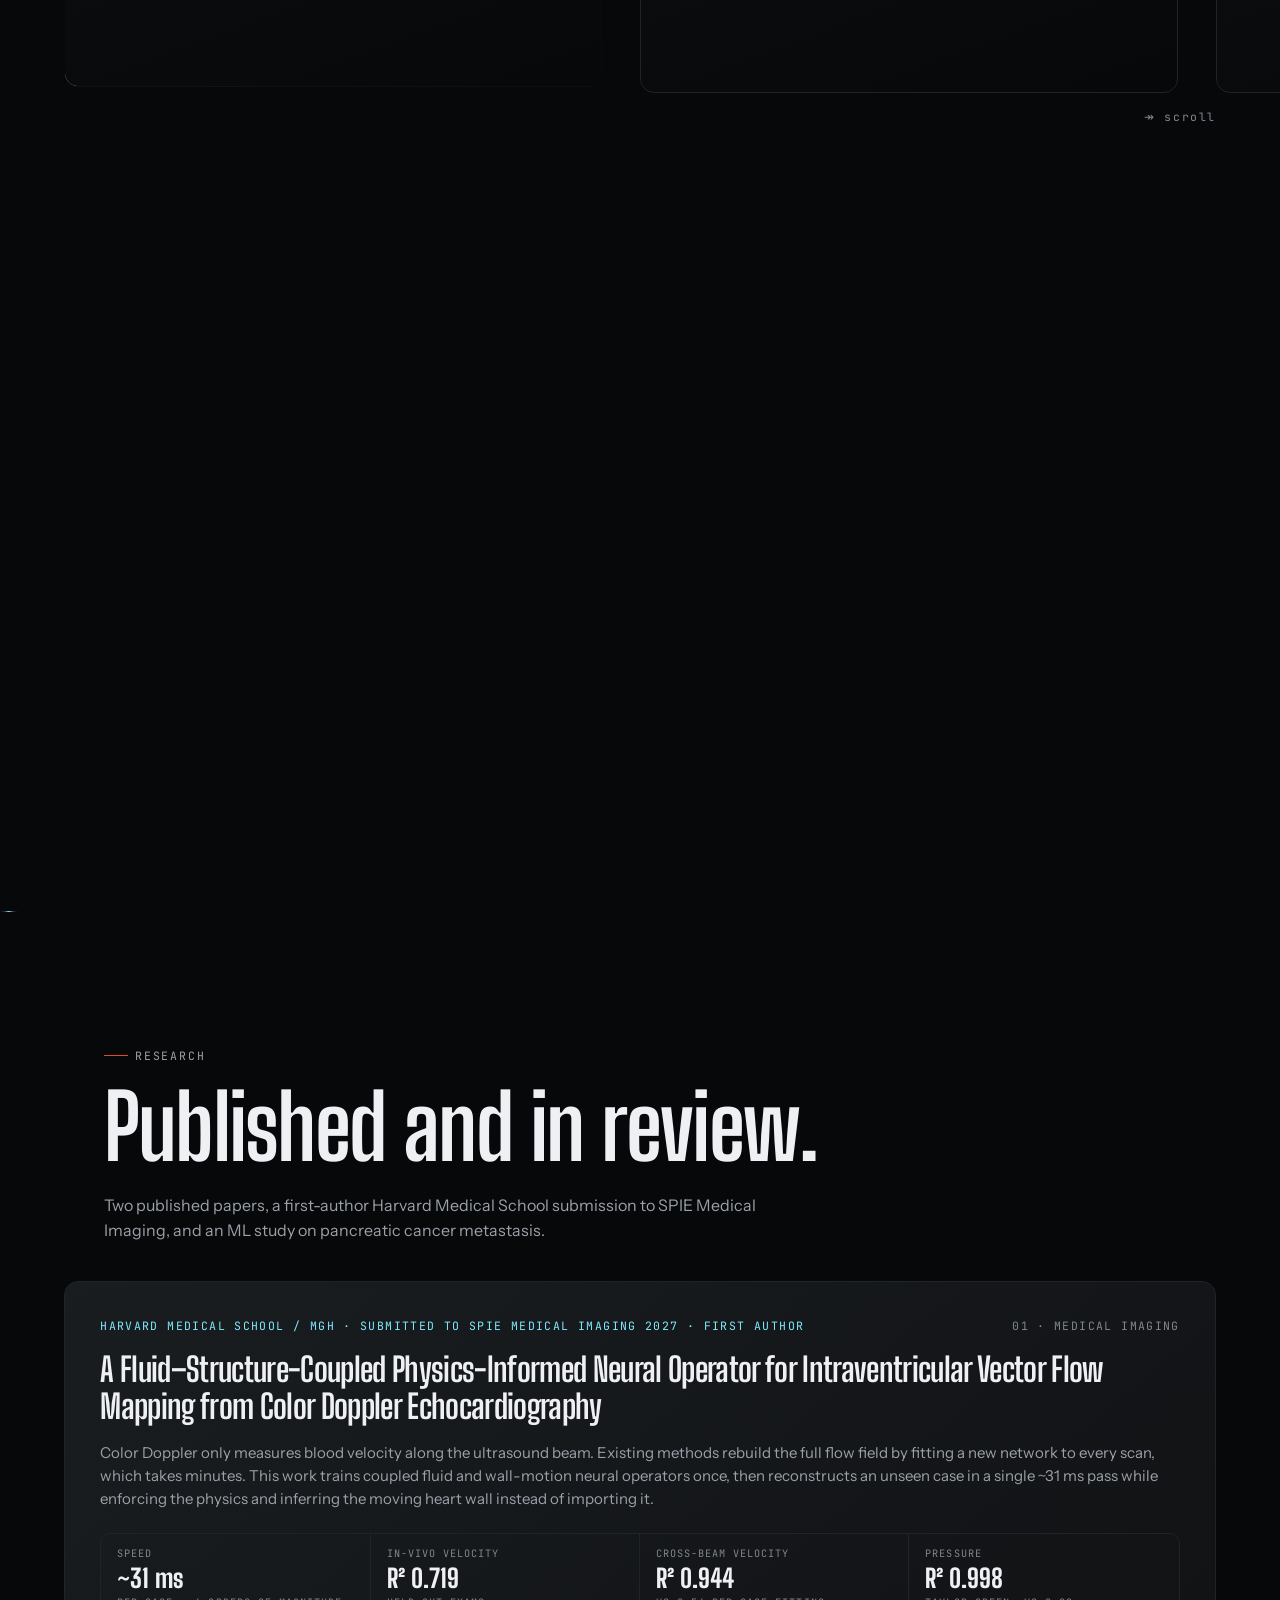
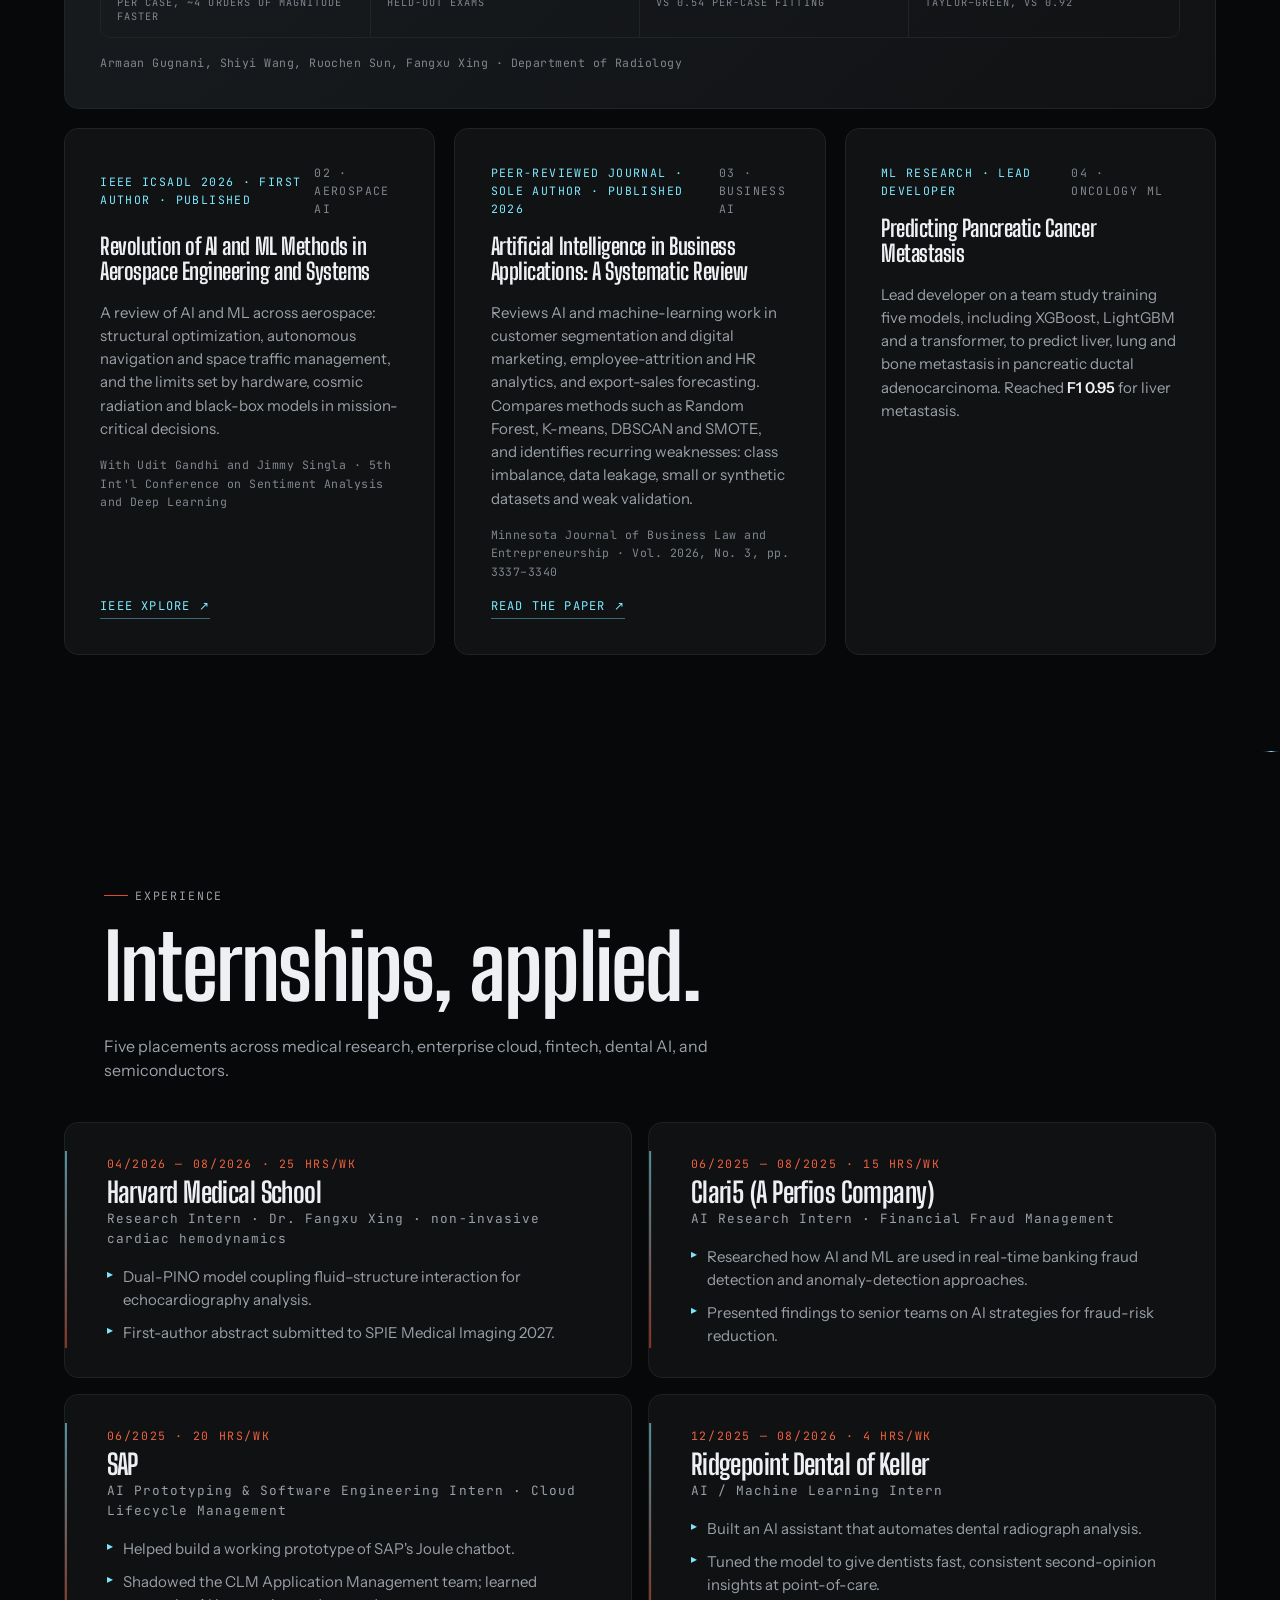
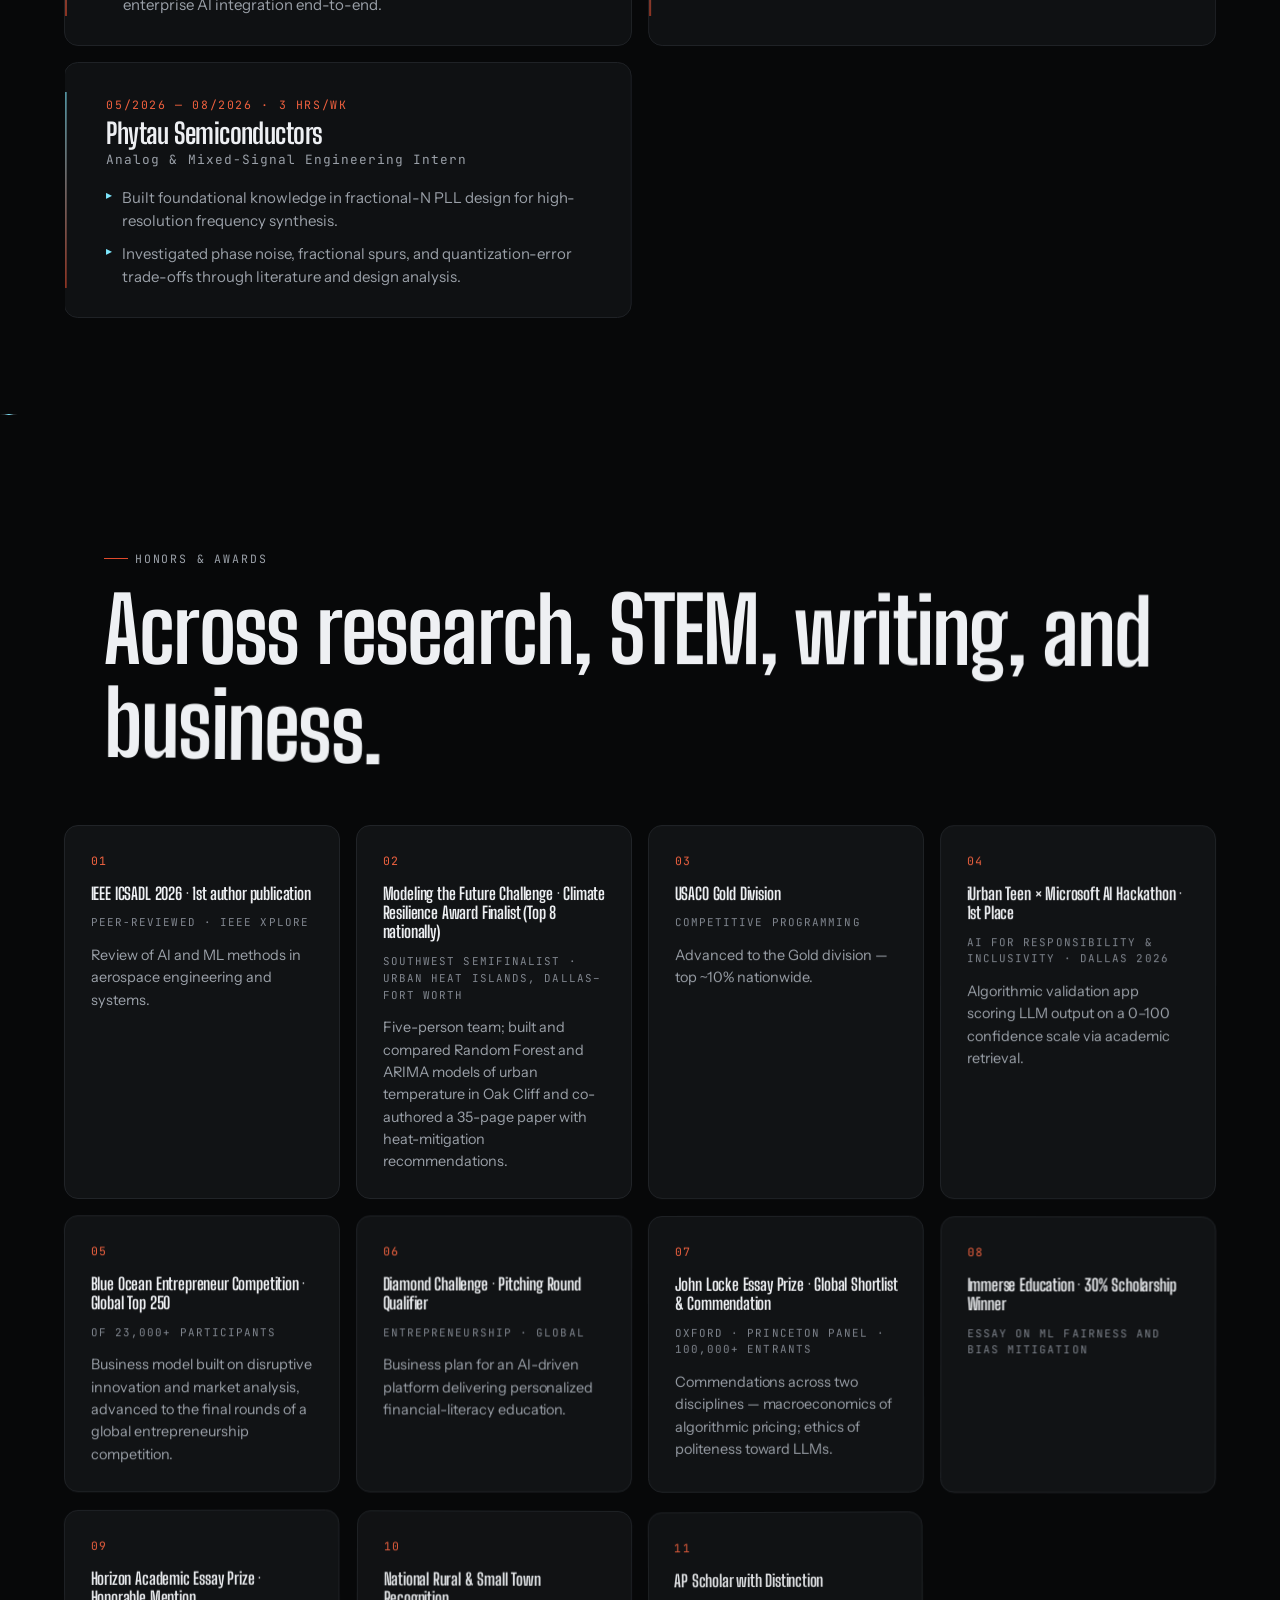
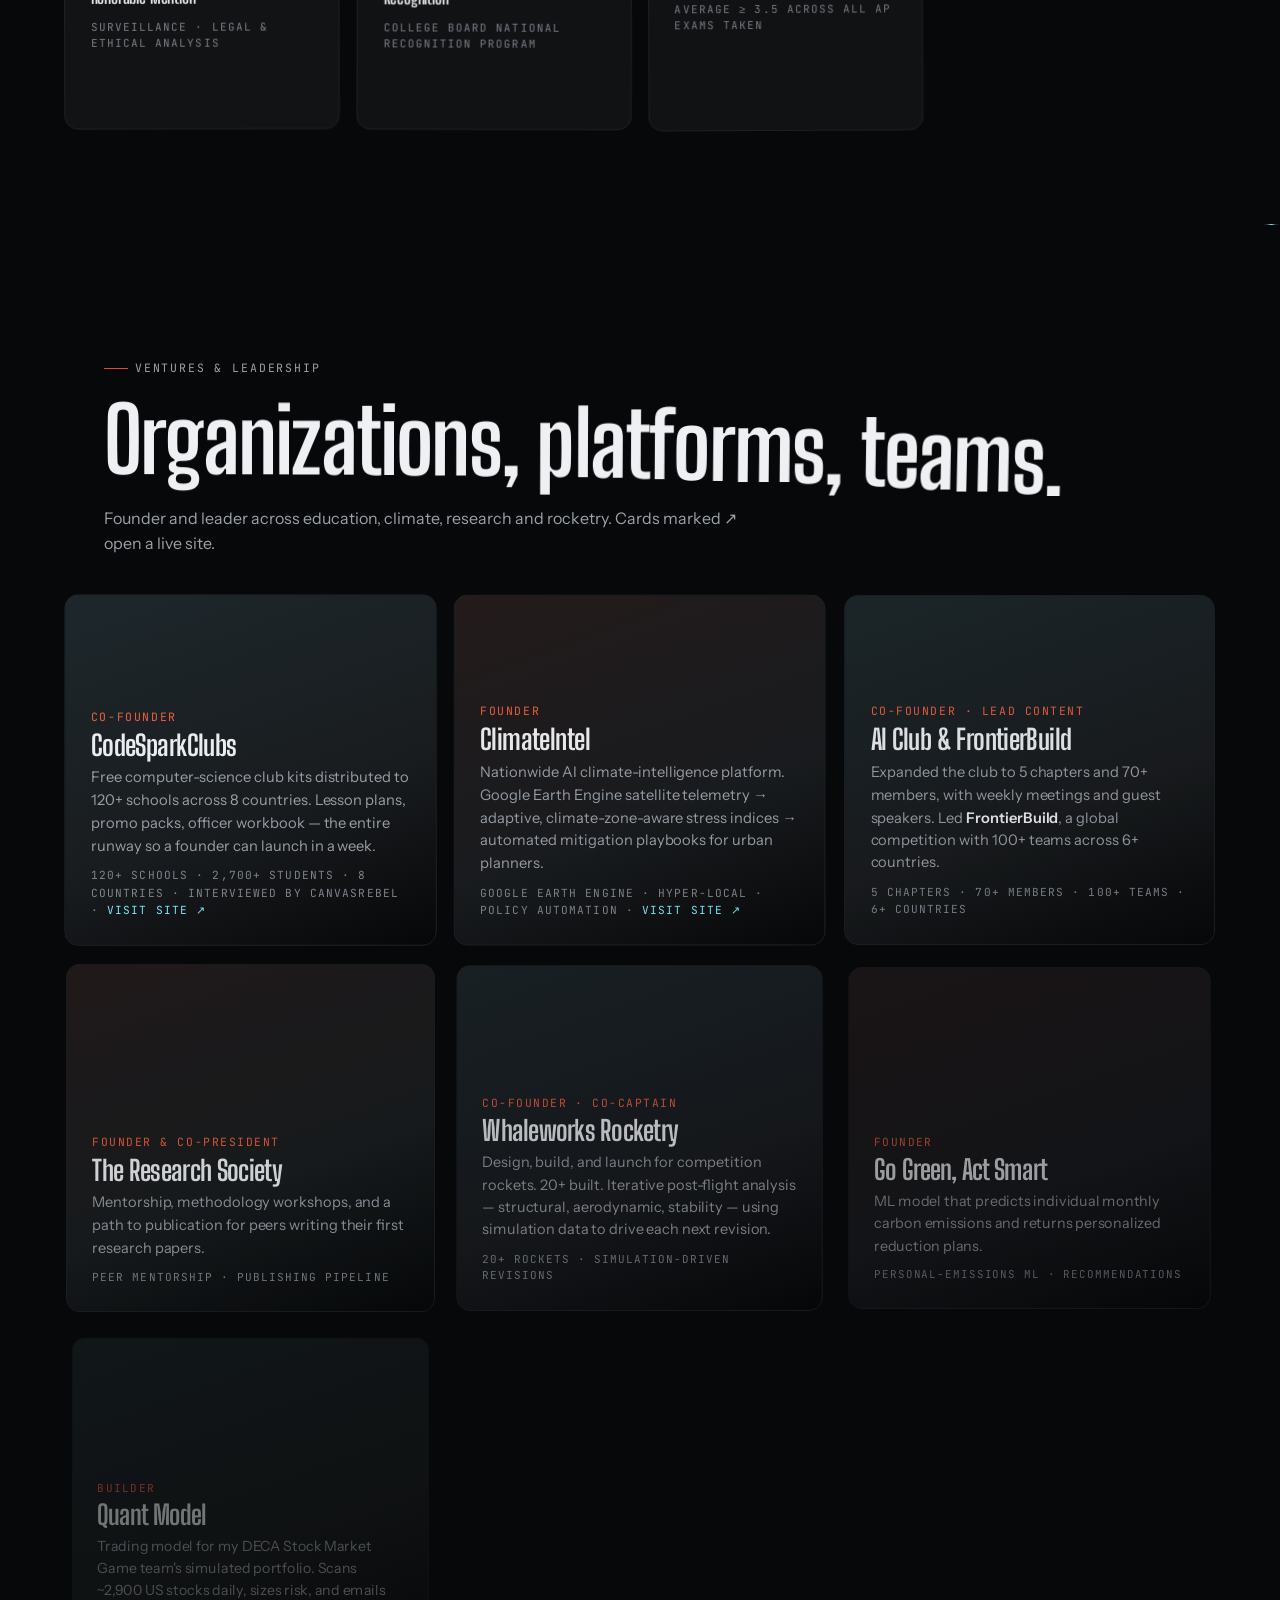
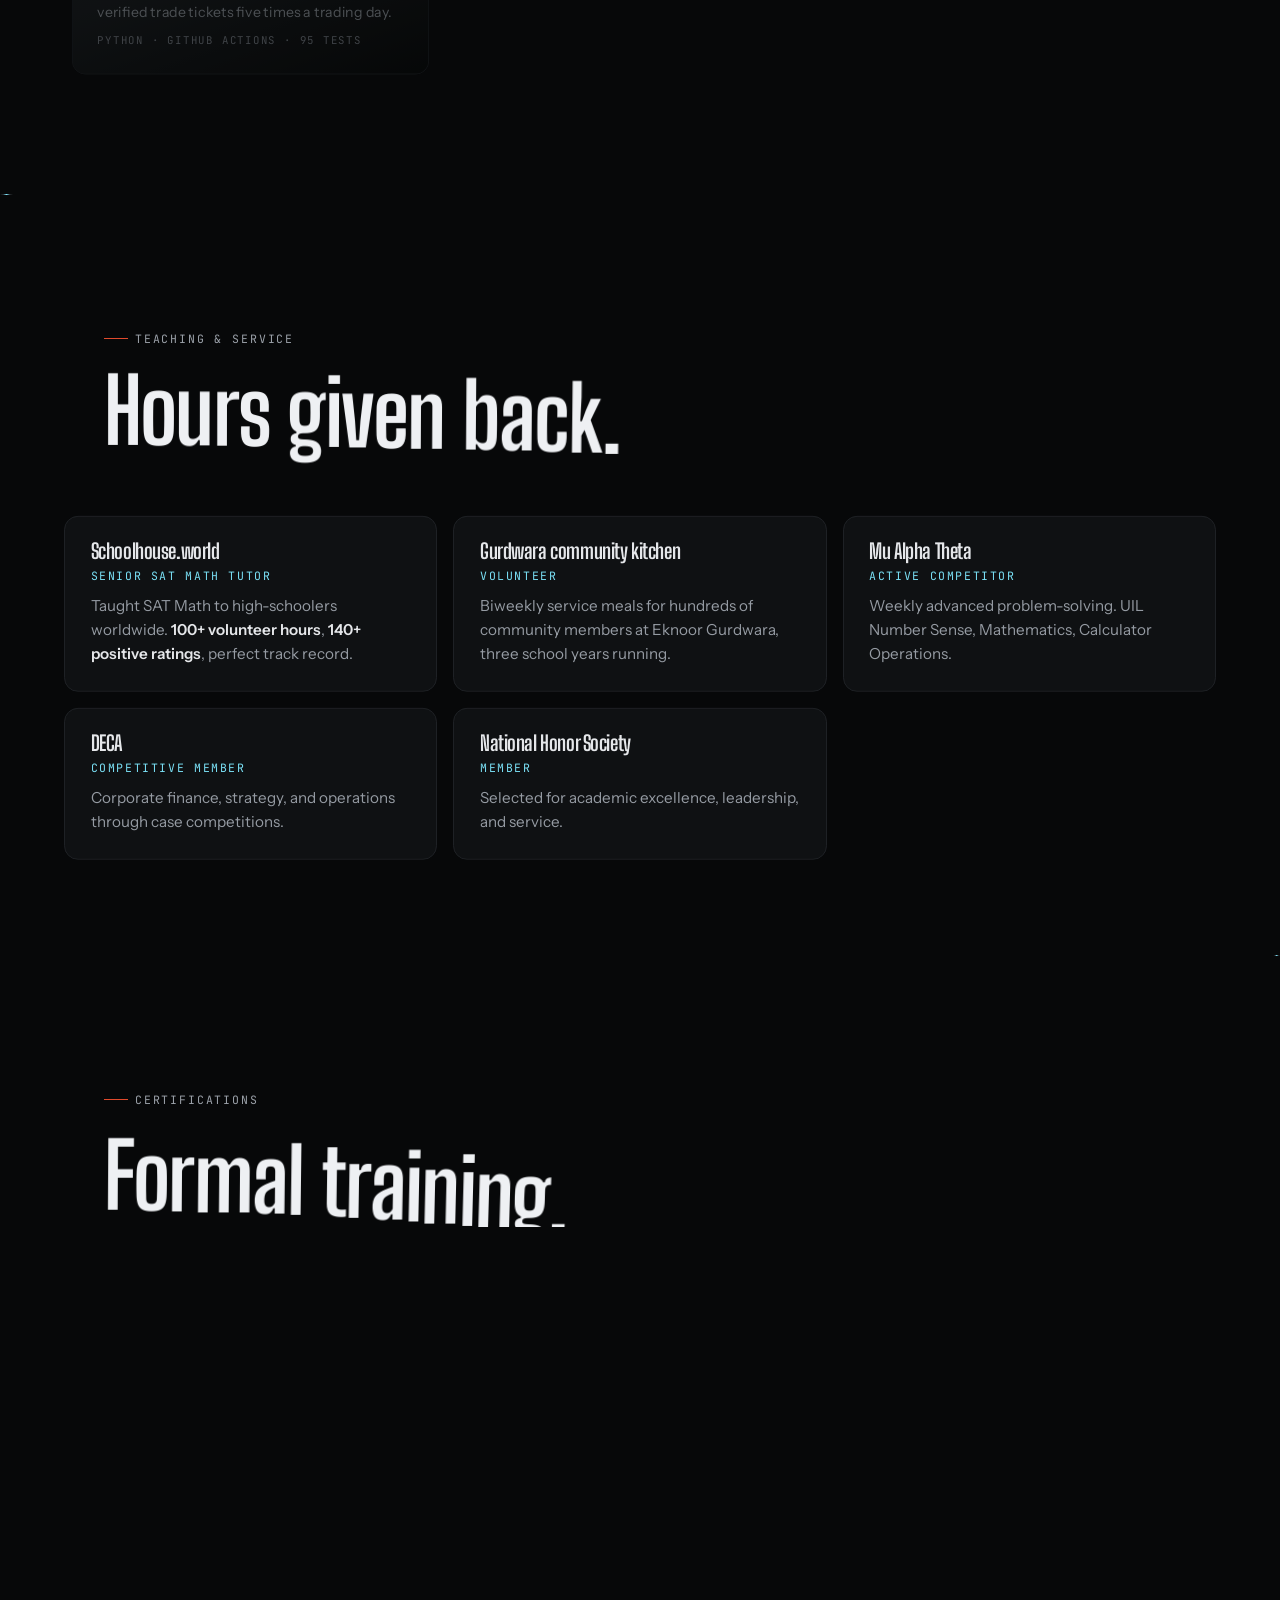
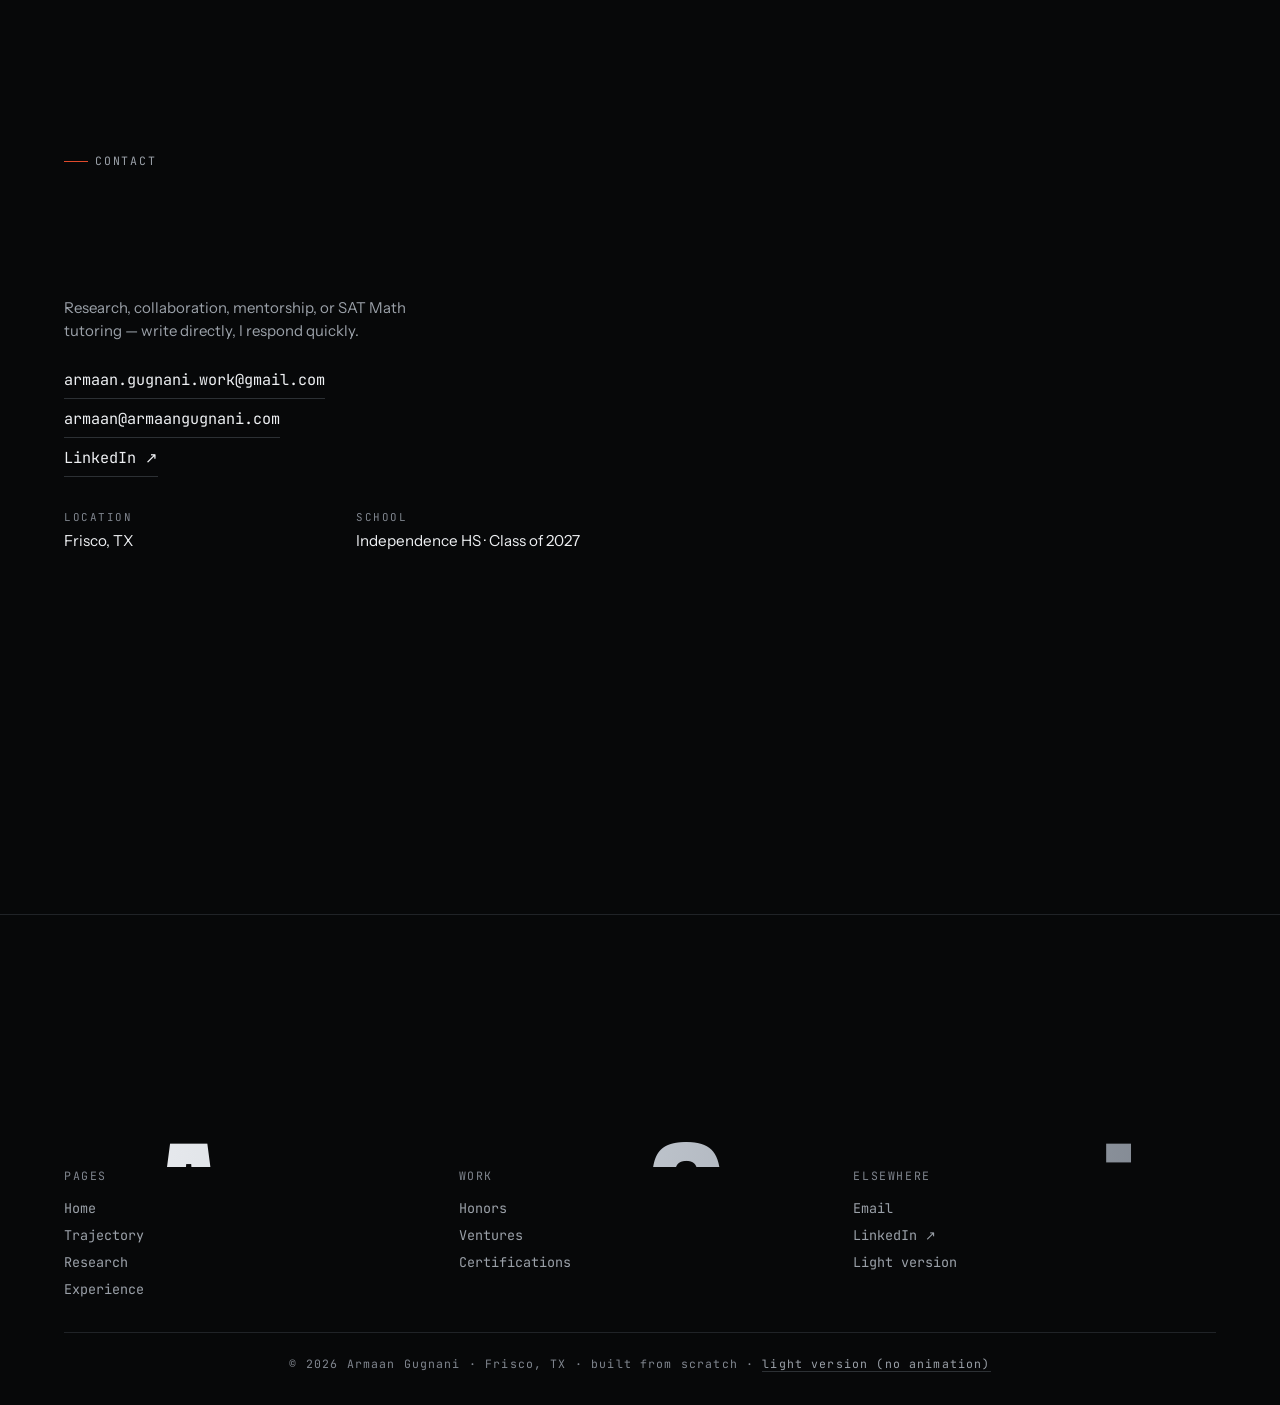
==== commit f73997b9: "Sync the site with the resume: 120+ schools, CanvasRebel, Diamond Challenge, rocketry, gurdwara, Cla" ====
--- a/index.html
+++ b/index.html
@@ -295,7 +295,7 @@
         <div class="stat"><b class="stat__n"><span class="sr-only">5</span><span aria-hidden="true" data-count="5">5</span></b><i class="stat__line"></i><span class="stat__lbl">Research &amp; industry internships · incl. Harvard Medical School</span></div>
         <div class="stat"><b class="stat__n"><span class="sr-only">11</span><span aria-hidden="true" data-count="11">11</span></b><i class="stat__line"></i><span class="stat__lbl">Honors &amp; awards · research, STEM, writing, business</span></div>
         <div class="stat"><b class="stat__n"><span class="sr-only">0.95</span><span aria-hidden="true" data-count="0.95" data-decimals="2">0.95</span></b><i class="stat__line"></i><span class="stat__lbl">F1 score · pancreatic-cancer metastasis model</span></div>
-        <div class="stat"><b class="stat__n"><span class="sr-only">130+</span><span aria-hidden="true" data-count="130" data-plus>130<b class="stat__plus">+</b></span></b><i class="stat__line"></i><span class="stat__lbl">Schools in the CodeSpark network · 8 countries</span></div>
+        <div class="stat"><b class="stat__n"><span class="sr-only">120+</span><span aria-hidden="true" data-count="120" data-plus>120<b class="stat__plus">+</b></span></b><i class="stat__line"></i><span class="stat__lbl">Schools in the CodeSpark network · 8 countries</span></div>
         <div class="stat"><b class="stat__n"><span class="sr-only">100+</span><span aria-hidden="true" data-count="100" data-plus>100<b class="stat__plus">+</b></span></b><i class="stat__line"></i><span class="stat__lbl">Volunteer tutoring hours · Schoolhouse.<wbr>world</span></div>
         <div class="stat"><b class="stat__n"><span class="sr-only">20+</span><span aria-hidden="true" data-count="20" data-plus>20<b class="stat__plus">+</b></span></b><i class="stat__line"></i><span class="stat__lbl">Rockets built · Whaleworks</span></div>
       </div>
@@ -444,7 +444,7 @@
         <header>
           <span class="role__when">06/2025 — 08/2025 · 15 hrs/wk</span>
           <h3 class="role__who display">Clari5 (A Perfios Company)</h3>
-          <p class="role__what">Research AI Intern · Financial Fraud Management</p>
+          <p class="role__what">AI Research Intern · Financial Fraud Management</p>
         </header>
         <ul class="role__bullets">
           <li>Researched how AI and ML are used in real-time banking fraud detection and anomaly-detection approaches.</li>
@@ -525,9 +525,9 @@
         <p class="card__d">Business model built on disruptive innovation and market analysis, advanced to the final rounds of a global entrepreneurship competition.</p>
       </li>
       <li class="card"><span class="card__n">06</span>
-        <h3 class="card__t">Diamond Challenge · Global Semi-Finalist</h3>
-        <p class="card__m">Entrepreneurship</p>
-        <p class="card__d">AI-driven personalized financial-literacy platform.</p>
+        <h3 class="card__t">Diamond Challenge · Pitching Round Qualifier</h3>
+        <p class="card__m">Entrepreneurship · Global</p>
+        <p class="card__d">Business plan for an AI-driven platform delivering personalized financial-literacy education.</p>
       </li>
       <li class="card"><span class="card__n">07</span>
         <h3 class="card__t">John Locke Essay Prize · Global Shortlist &amp; Commendation</h3>
@@ -568,8 +568,8 @@
           <div class="module__content">
             <span class="module__role">Co-Founder</span>
             <h3 class="module__name display">CodeSparkClubs</h3>
-            <p class="module__d">Free computer-science club kits distributed to 130+ schools across 8 countries. Lesson plans, promo packs, officer workbook — the entire runway so a founder can launch in a week.</p>
-            <p class="module__meta">130+ schools · 2,700+ students · 8 countries · <span class="module__go">Visit site ↗</span></p>
+            <p class="module__d">Free computer-science club kits distributed to 120+ schools across 8 countries. Lesson plans, promo packs, officer workbook — the entire runway so a founder can launch in a week.</p>
+            <p class="module__meta">120+ schools · 2,700+ students · 8 countries · Interviewed by CanvasRebel · <span class="module__go">Visit site ↗</span></p>
           </div>
         </div>
         <div class="aperture__hover module__hover"></div>
@@ -614,7 +614,7 @@
       <div class="module" data-aperture-reveal>
         <div class="aperture__base module__base" data-tint="cyan">
           <div class="module__content">
-            <span class="module__role">Co-Captain</span>
+            <span class="module__role">Co-Founder · Co-Captain</span>
             <h3 class="module__name display">Whaleworks Rocketry</h3>
             <p class="module__d">Design, build, and launch for competition rockets. 20+ built. Iterative post-flight analysis — structural, aerodynamic, stability — using simulation data to drive each next revision.</p>
             <p class="module__meta">20+ rockets · simulation-driven revisions</p>
@@ -665,7 +665,7 @@
       <article class="svc" data-reveal>
         <h3 class="svc__t display">Gurdwara community kitchen</h3>
         <p class="svc__role">Volunteer</p>
-        <p class="svc__d">Weekly service meals to hundreds of community members, three school years running.</p>
+        <p class="svc__d">Biweekly service meals for hundreds of community members at Eknoor Gurdwara, three school years running.</p>
       </article>
       <article class="svc" data-reveal>
         <h3 class="svc__t display">Mu Alpha Theta</h3>
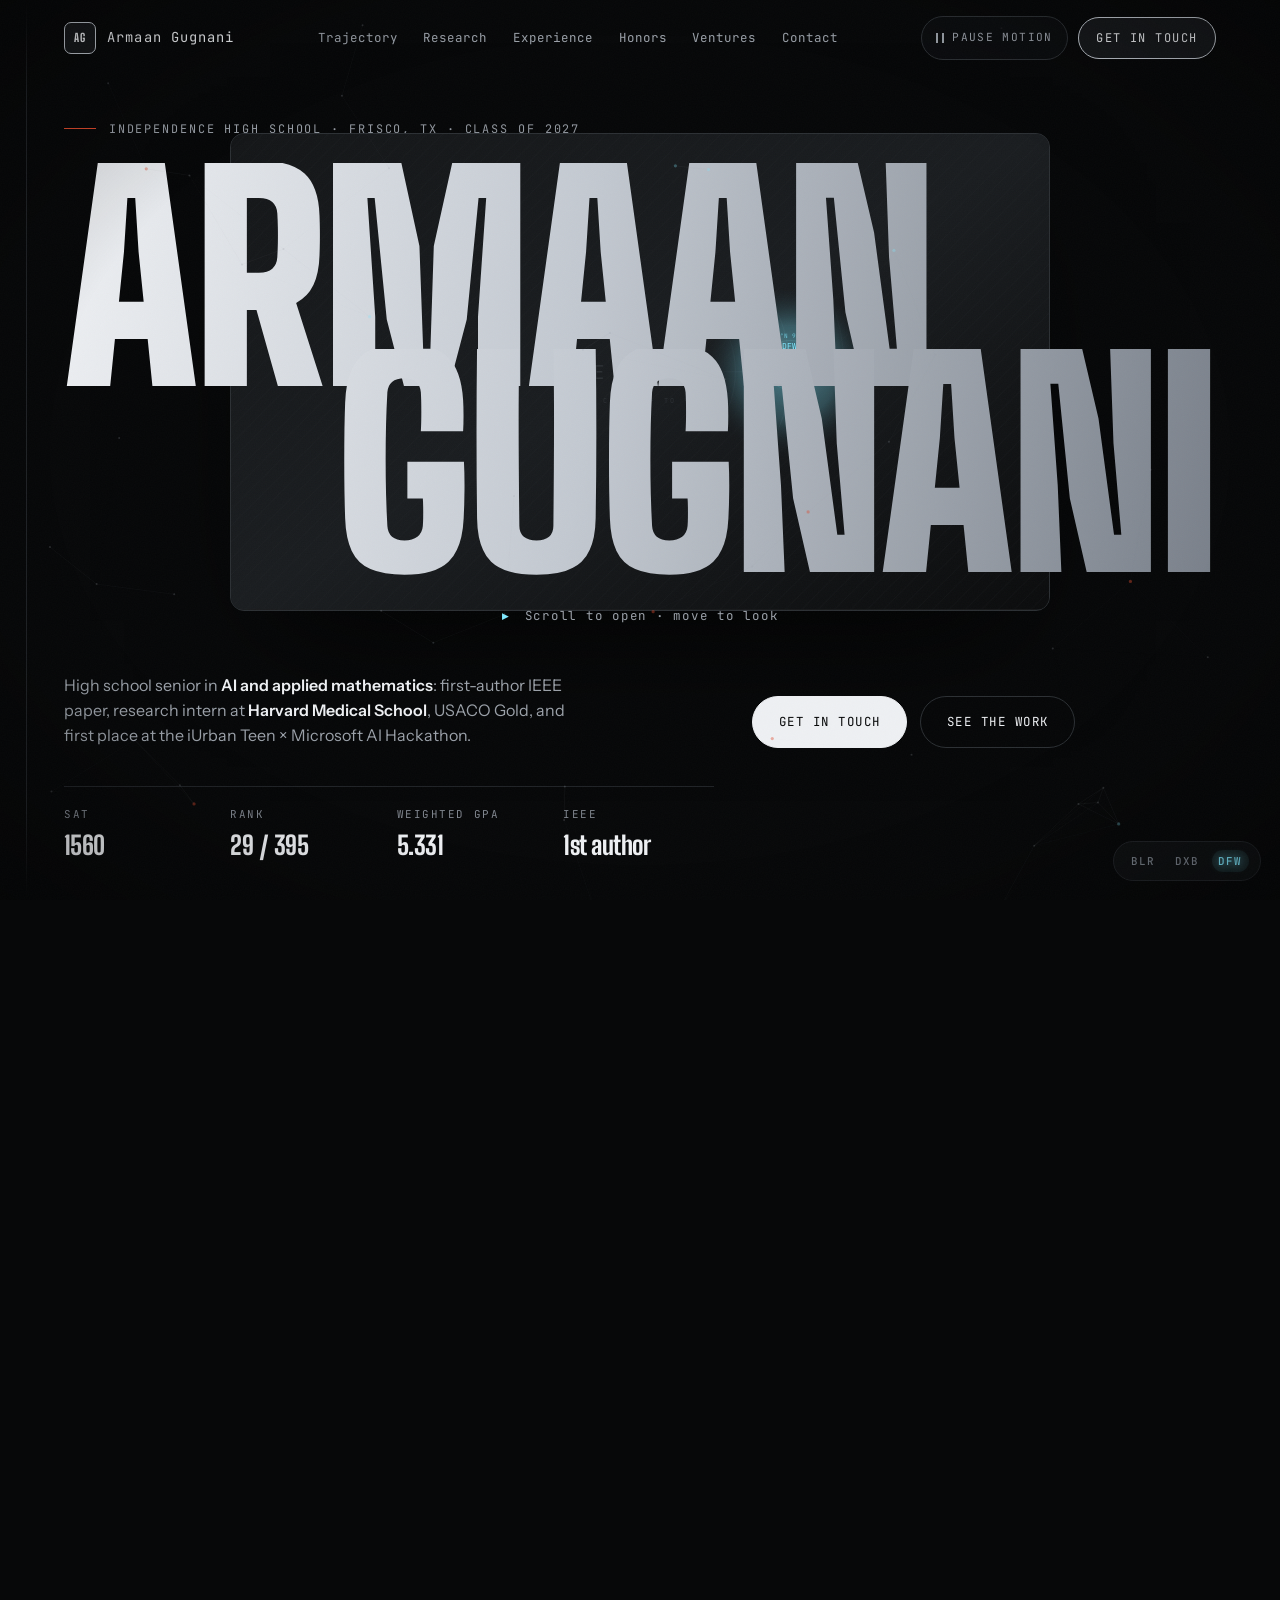
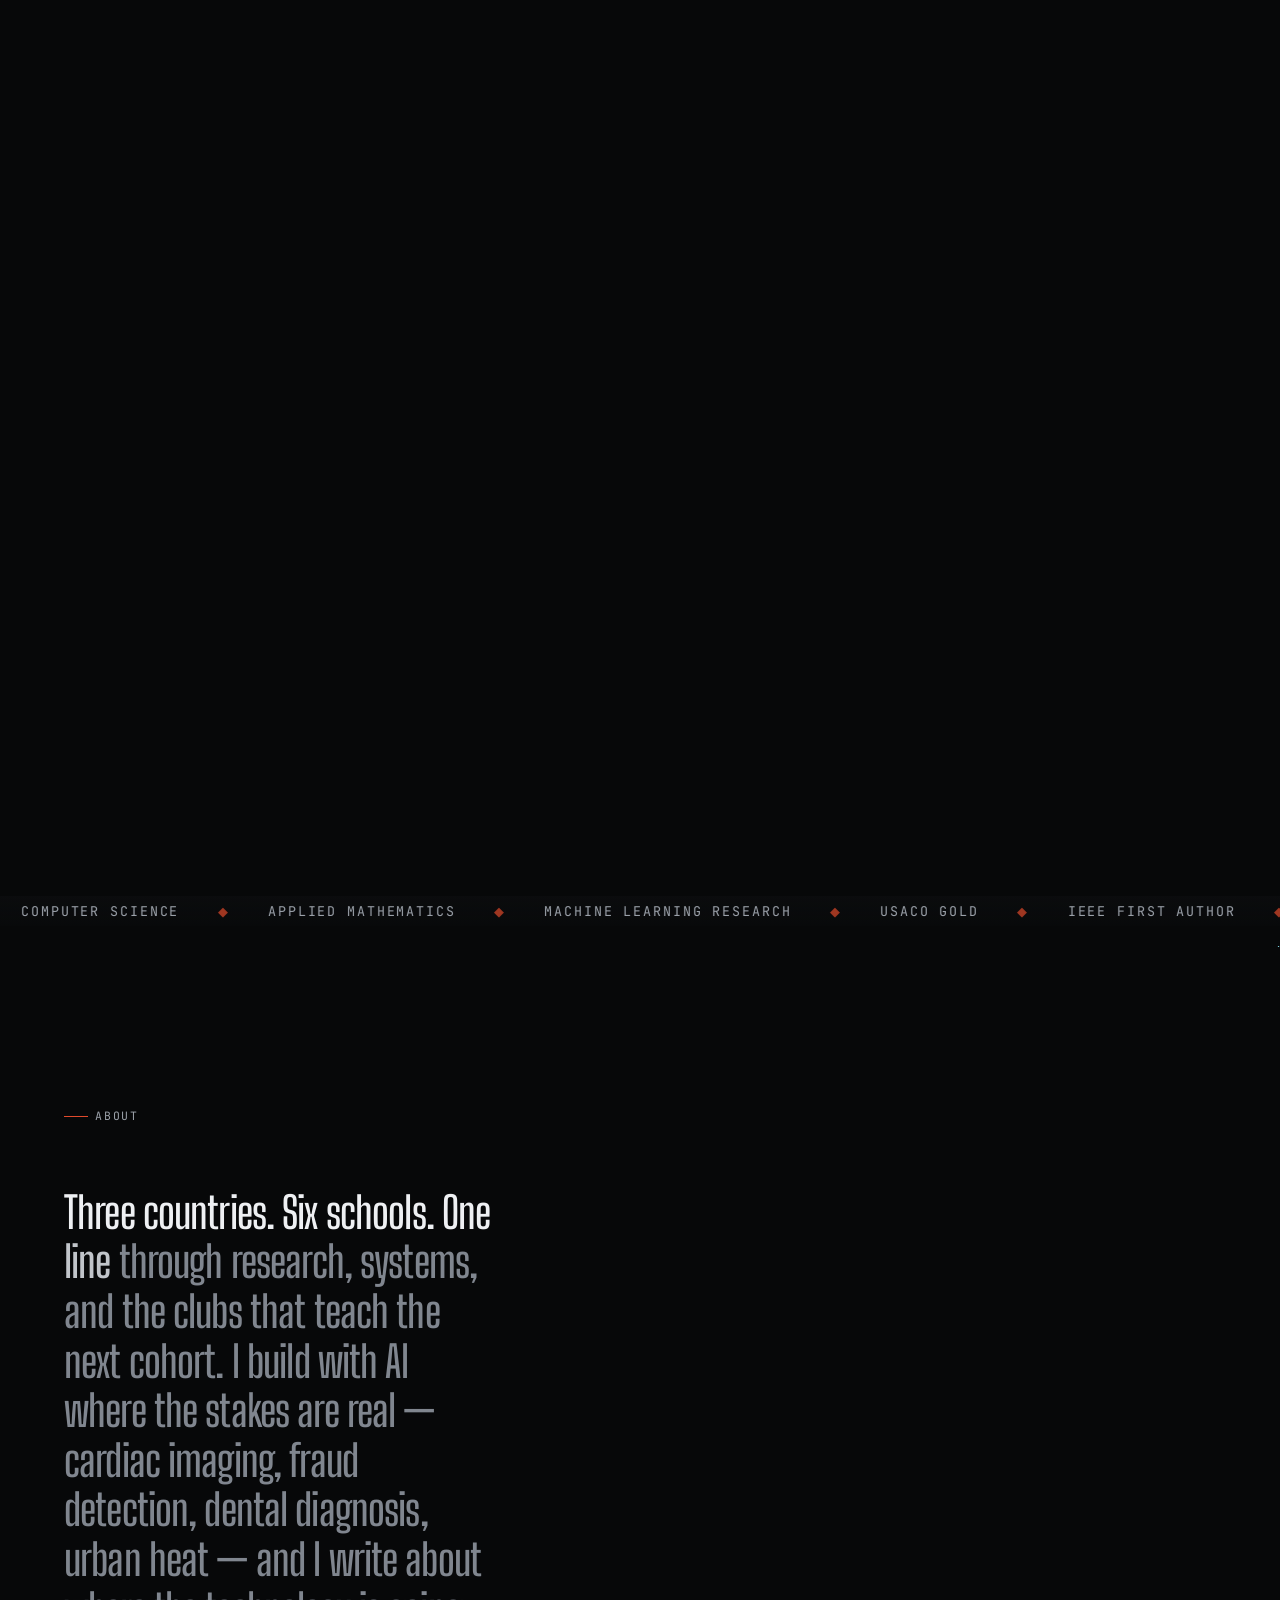
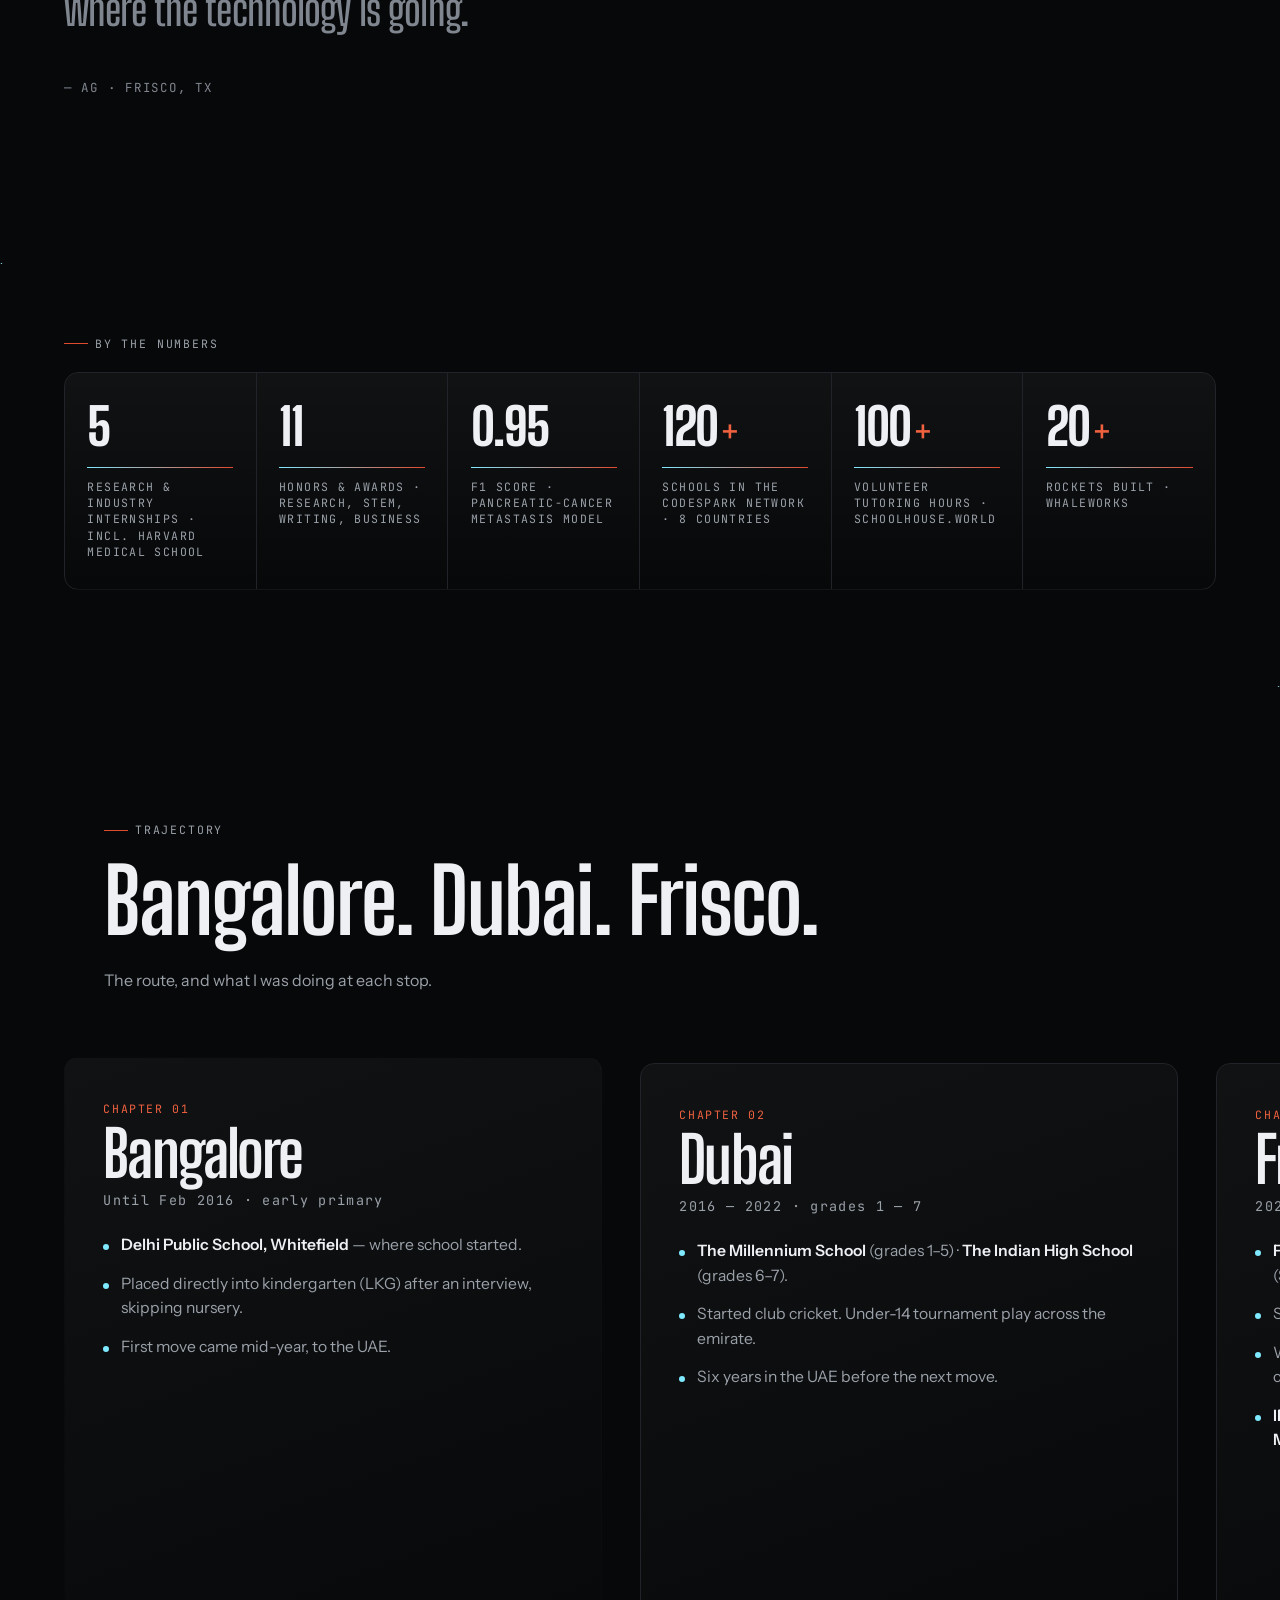
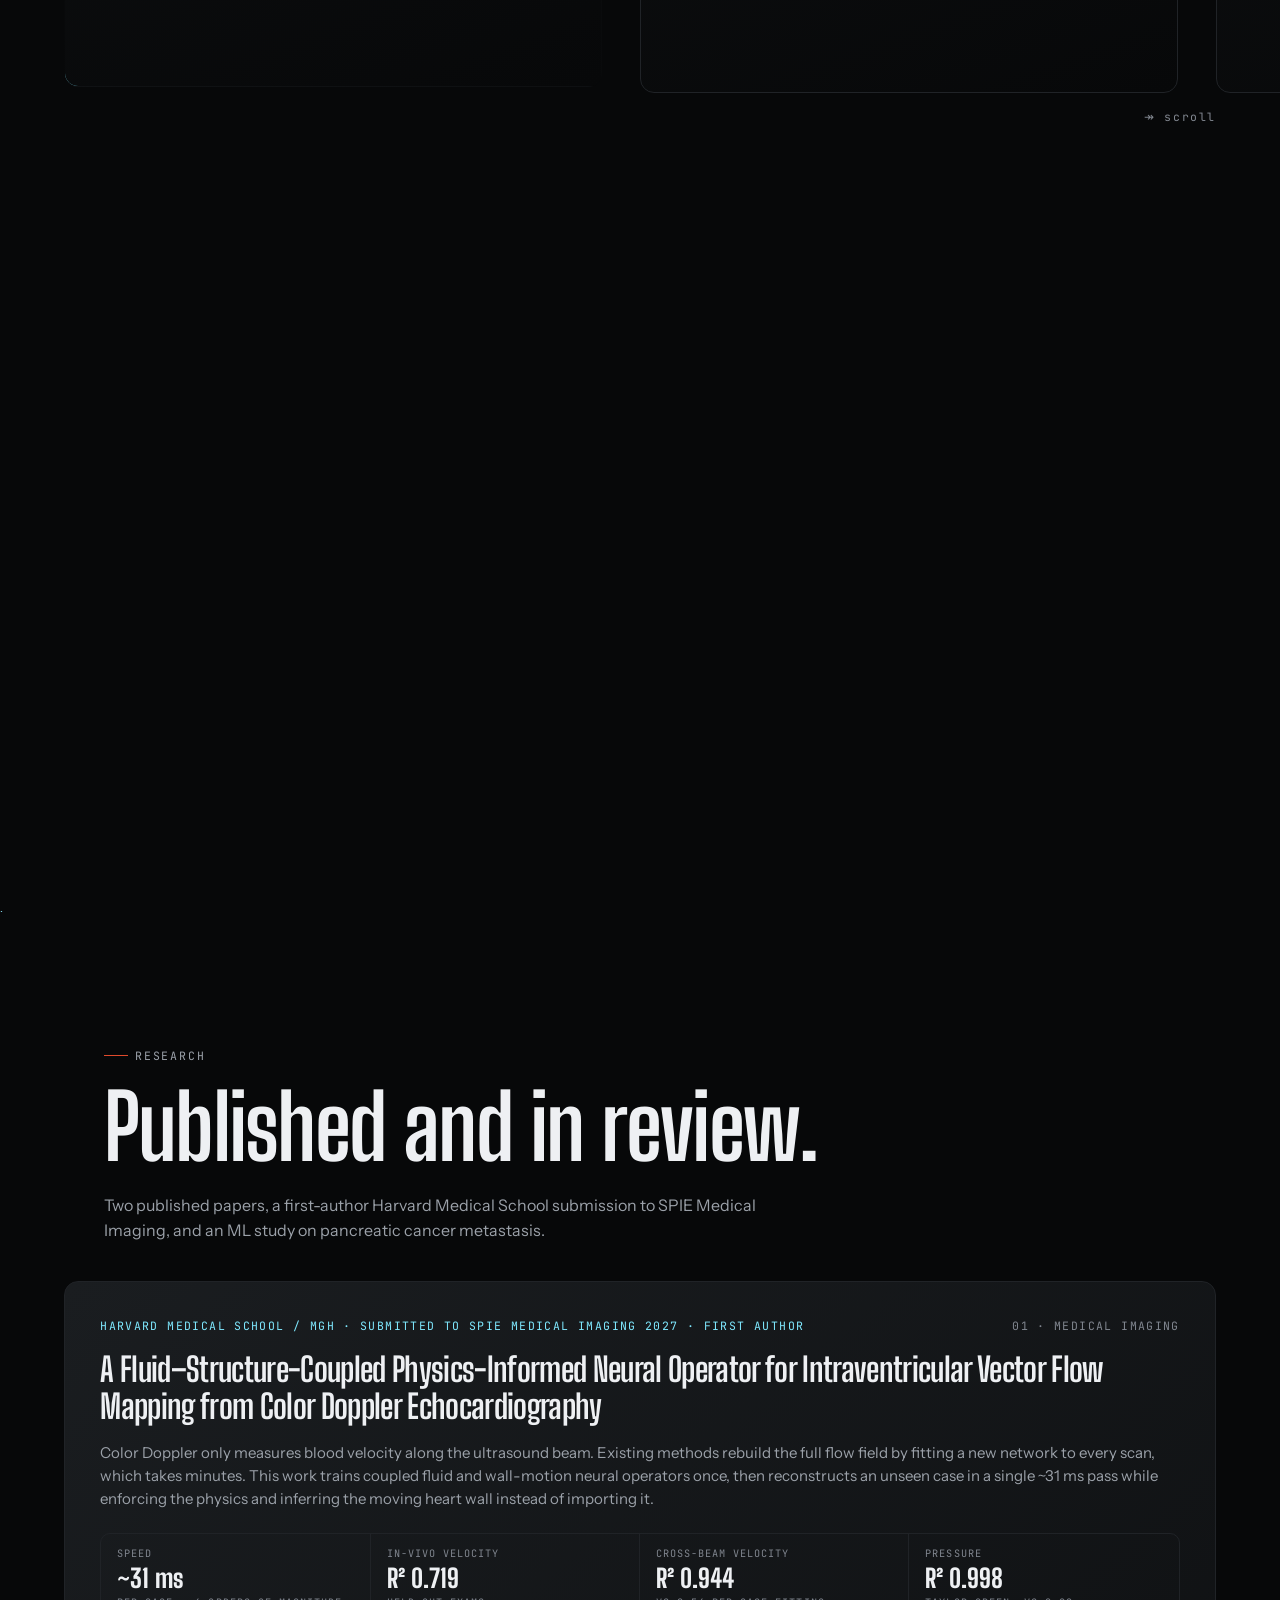
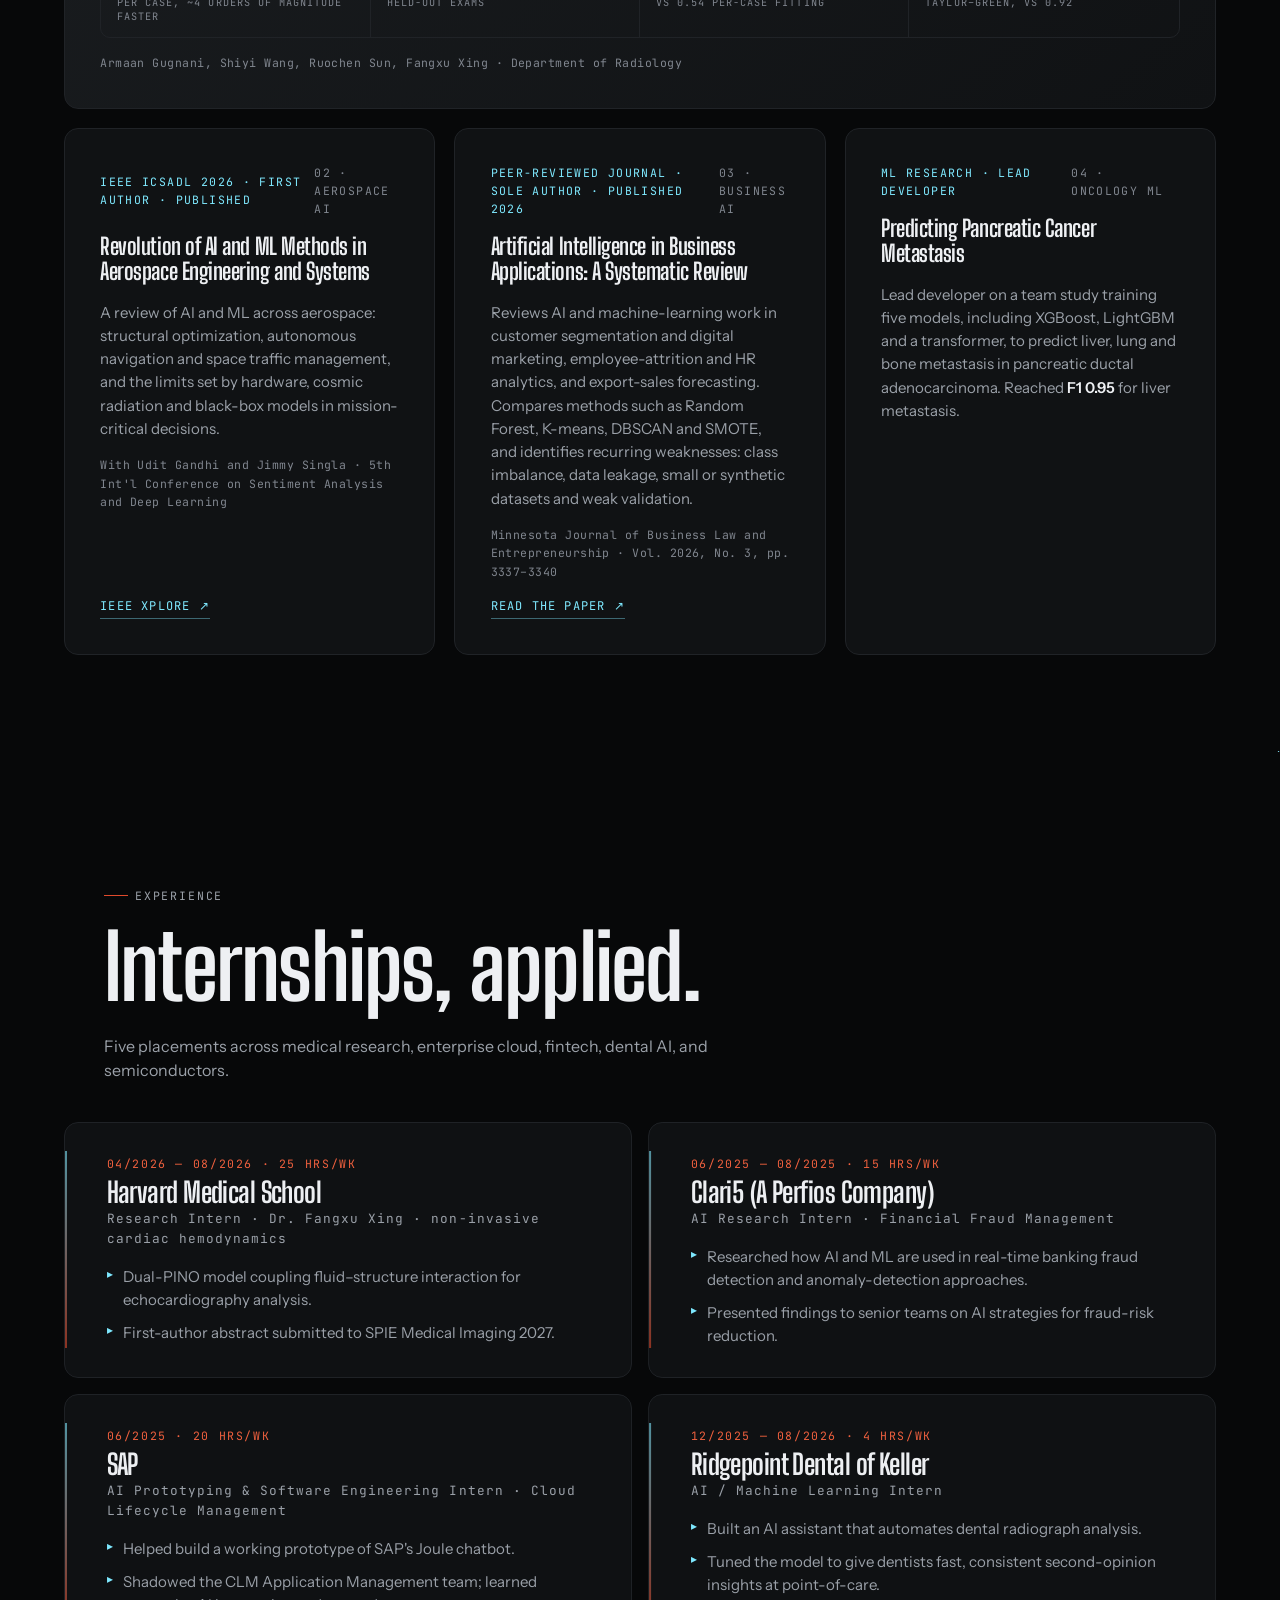
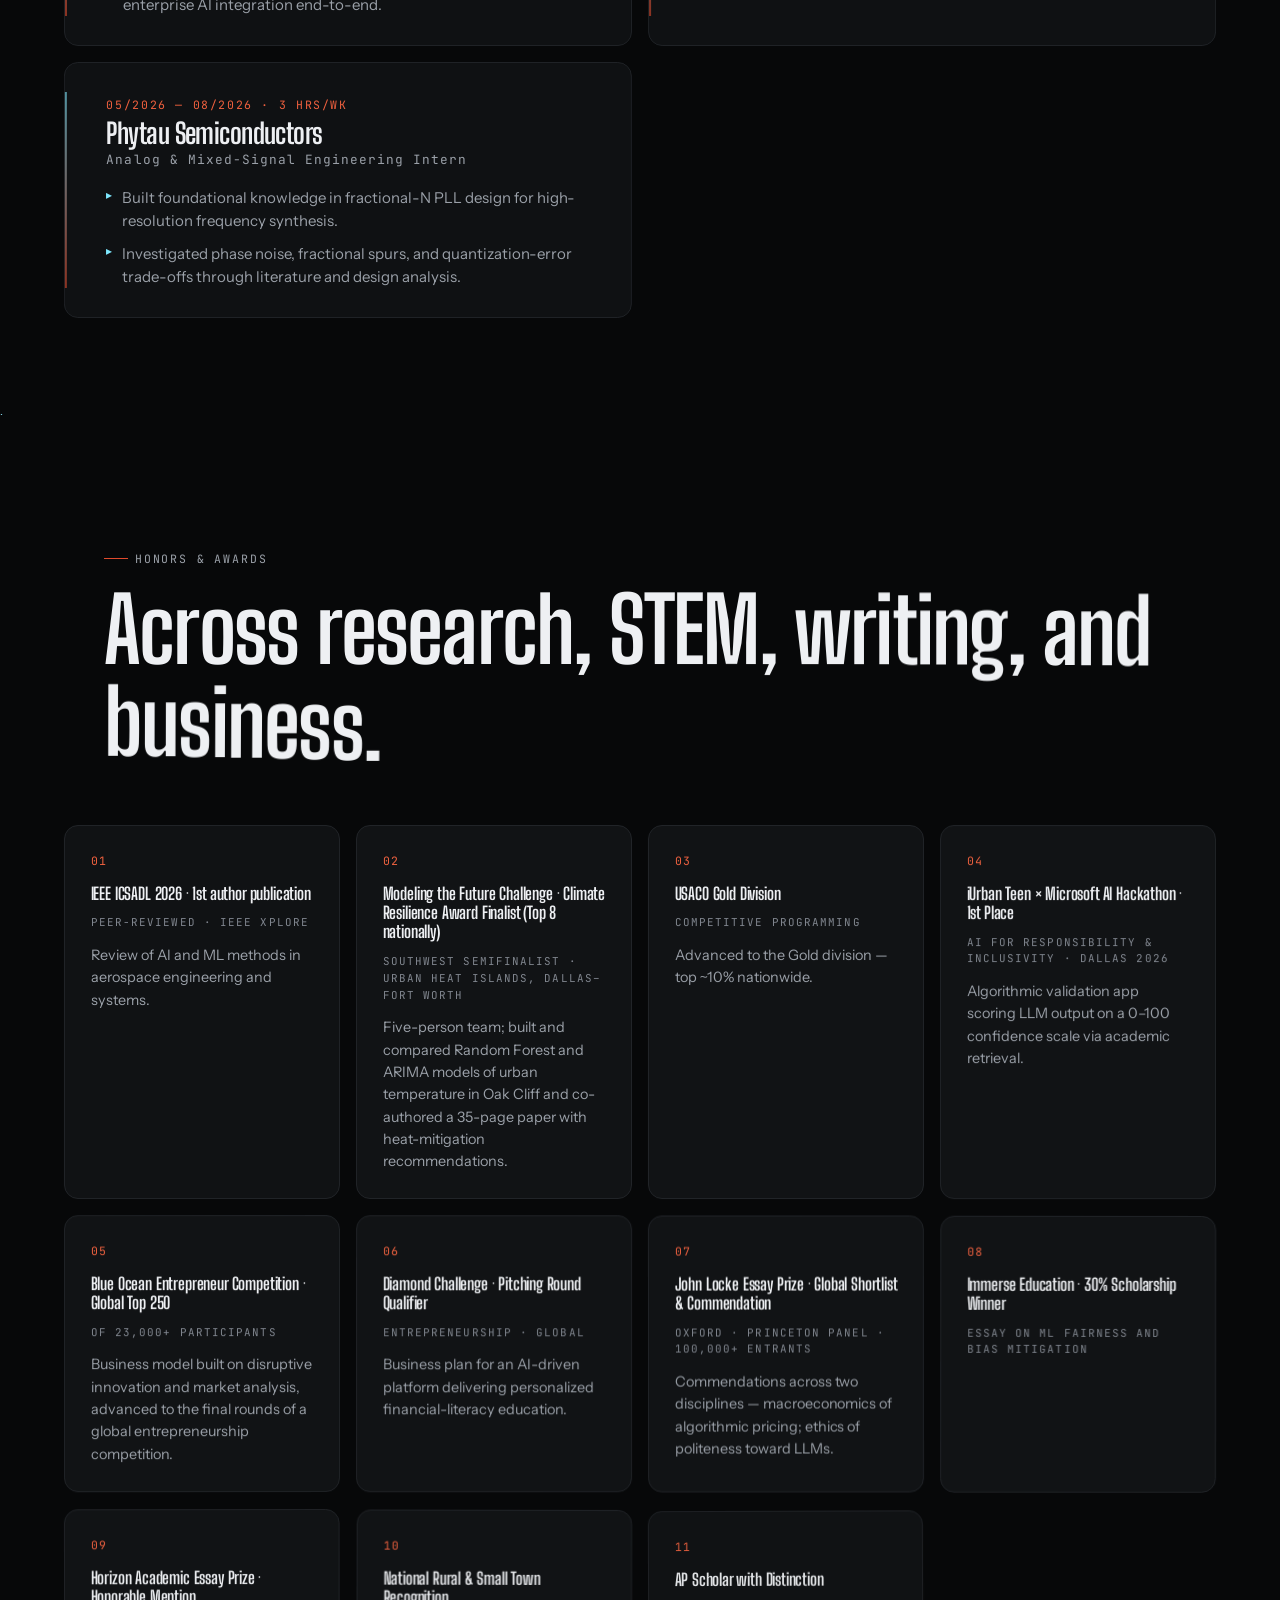
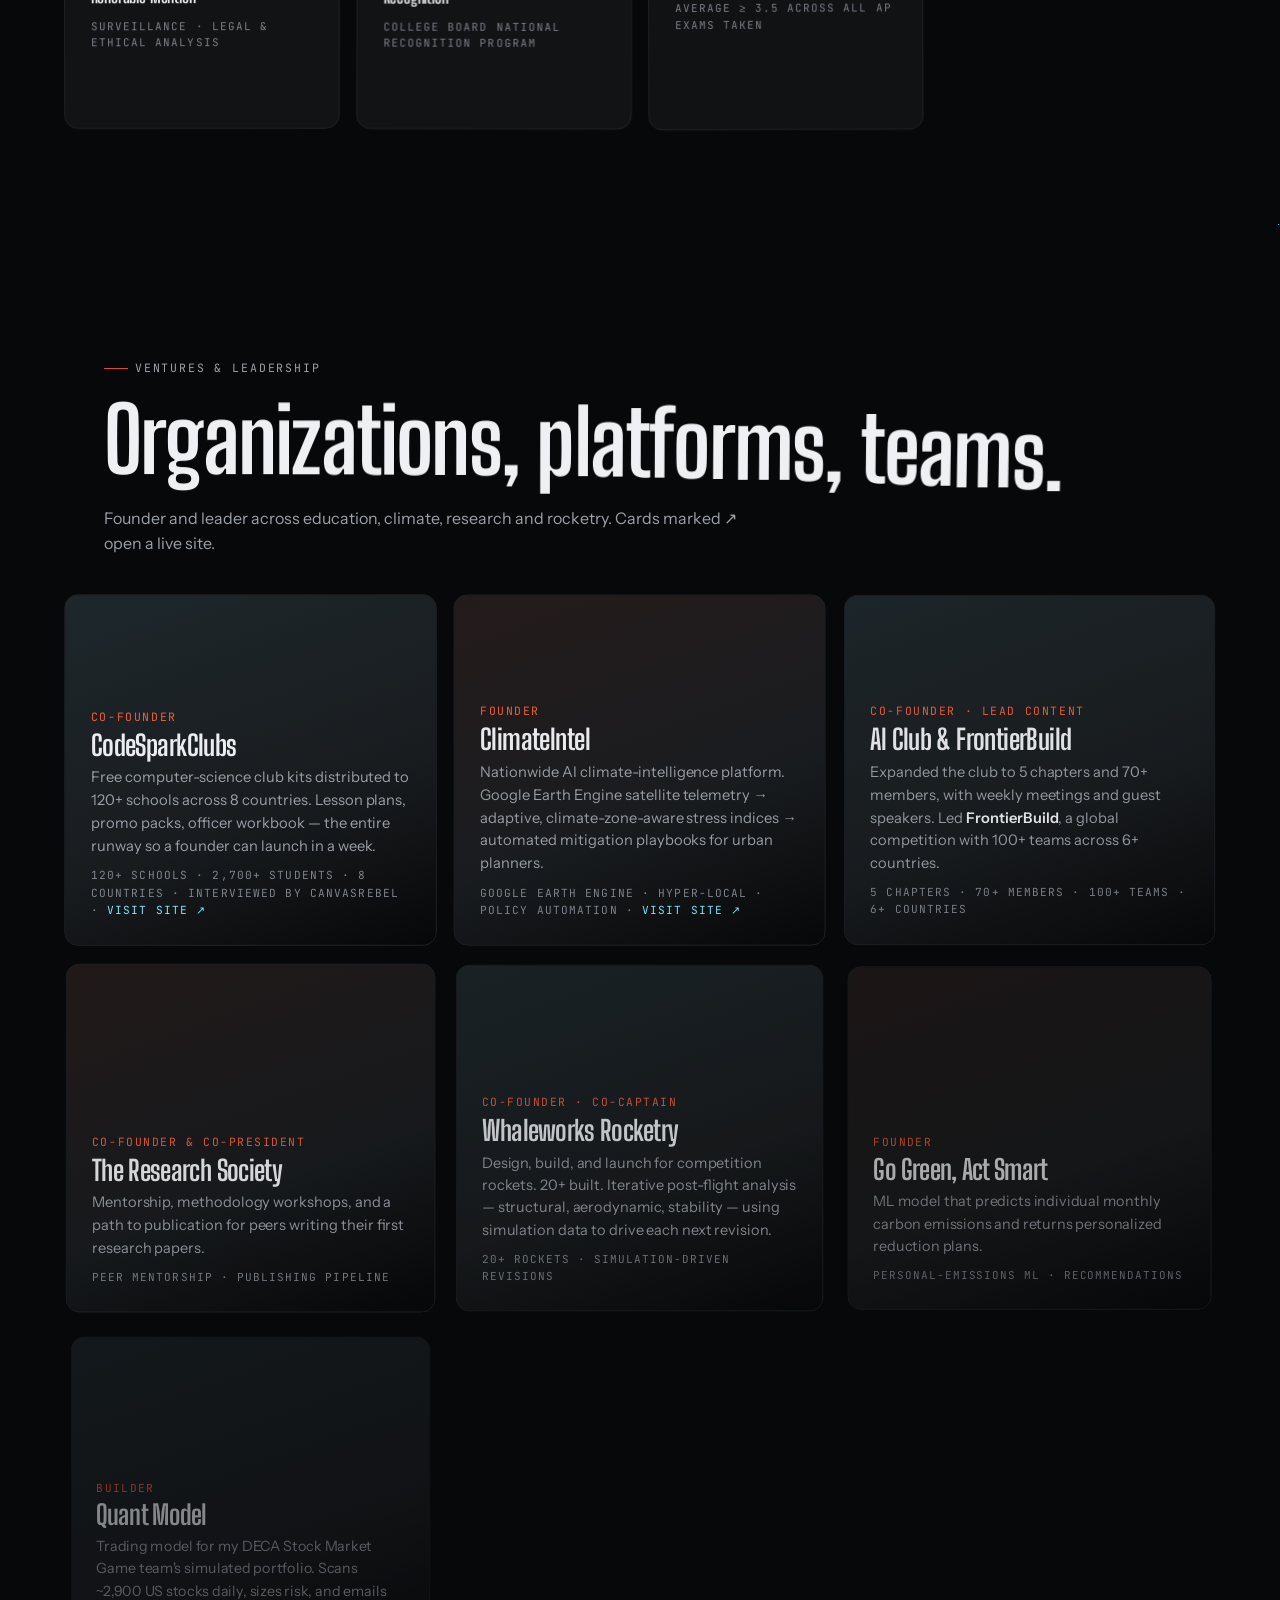
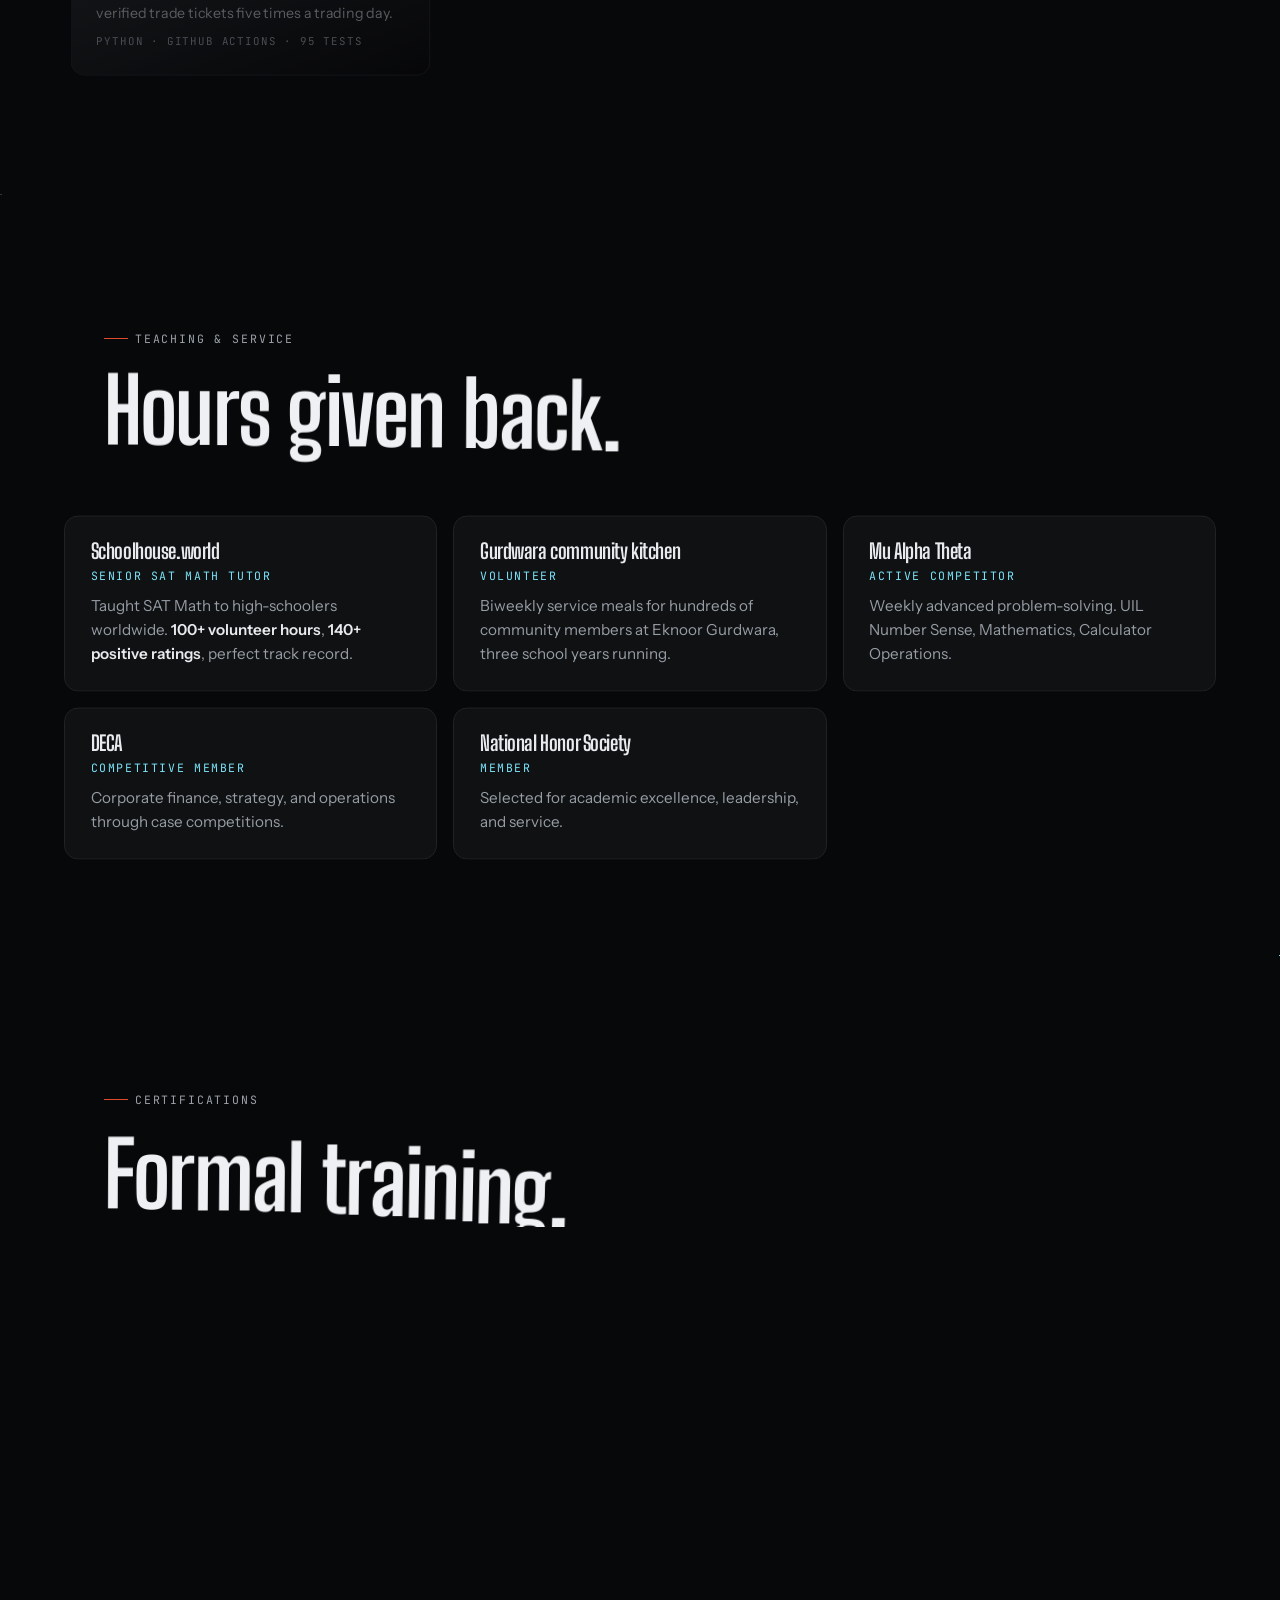
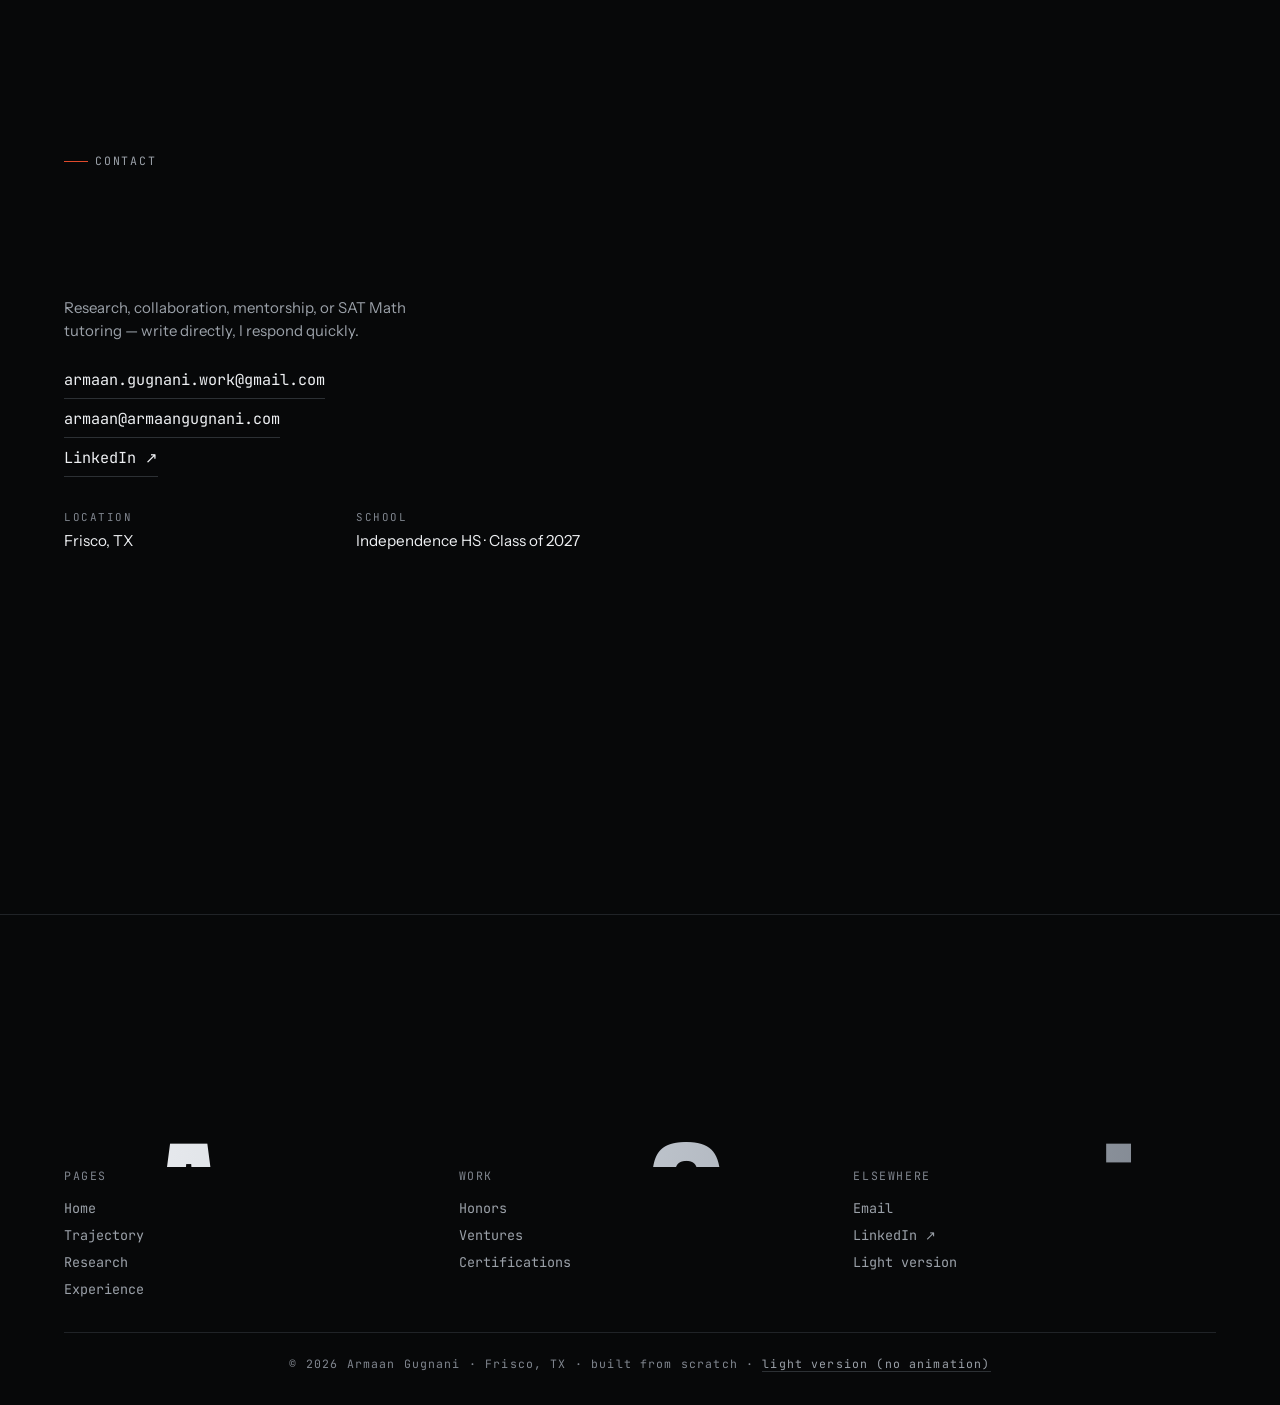
==== commit d975684e: "Research Society: co-founder" ====
--- a/index.html
+++ b/index.html
@@ -602,7 +602,7 @@
       <div class="module" data-aperture-reveal>
         <div class="aperture__base module__base" data-tint="ember">
           <div class="module__content">
-            <span class="module__role">Founder &amp; Co-President</span>
+            <span class="module__role">Co-Founder &amp; Co-President</span>
             <h3 class="module__name display">The Research Society</h3>
             <p class="module__d">Mentorship, methodology workshops, and a path to publication for peers writing their first research papers.</p>
             <p class="module__meta">Peer mentorship · publishing pipeline</p>
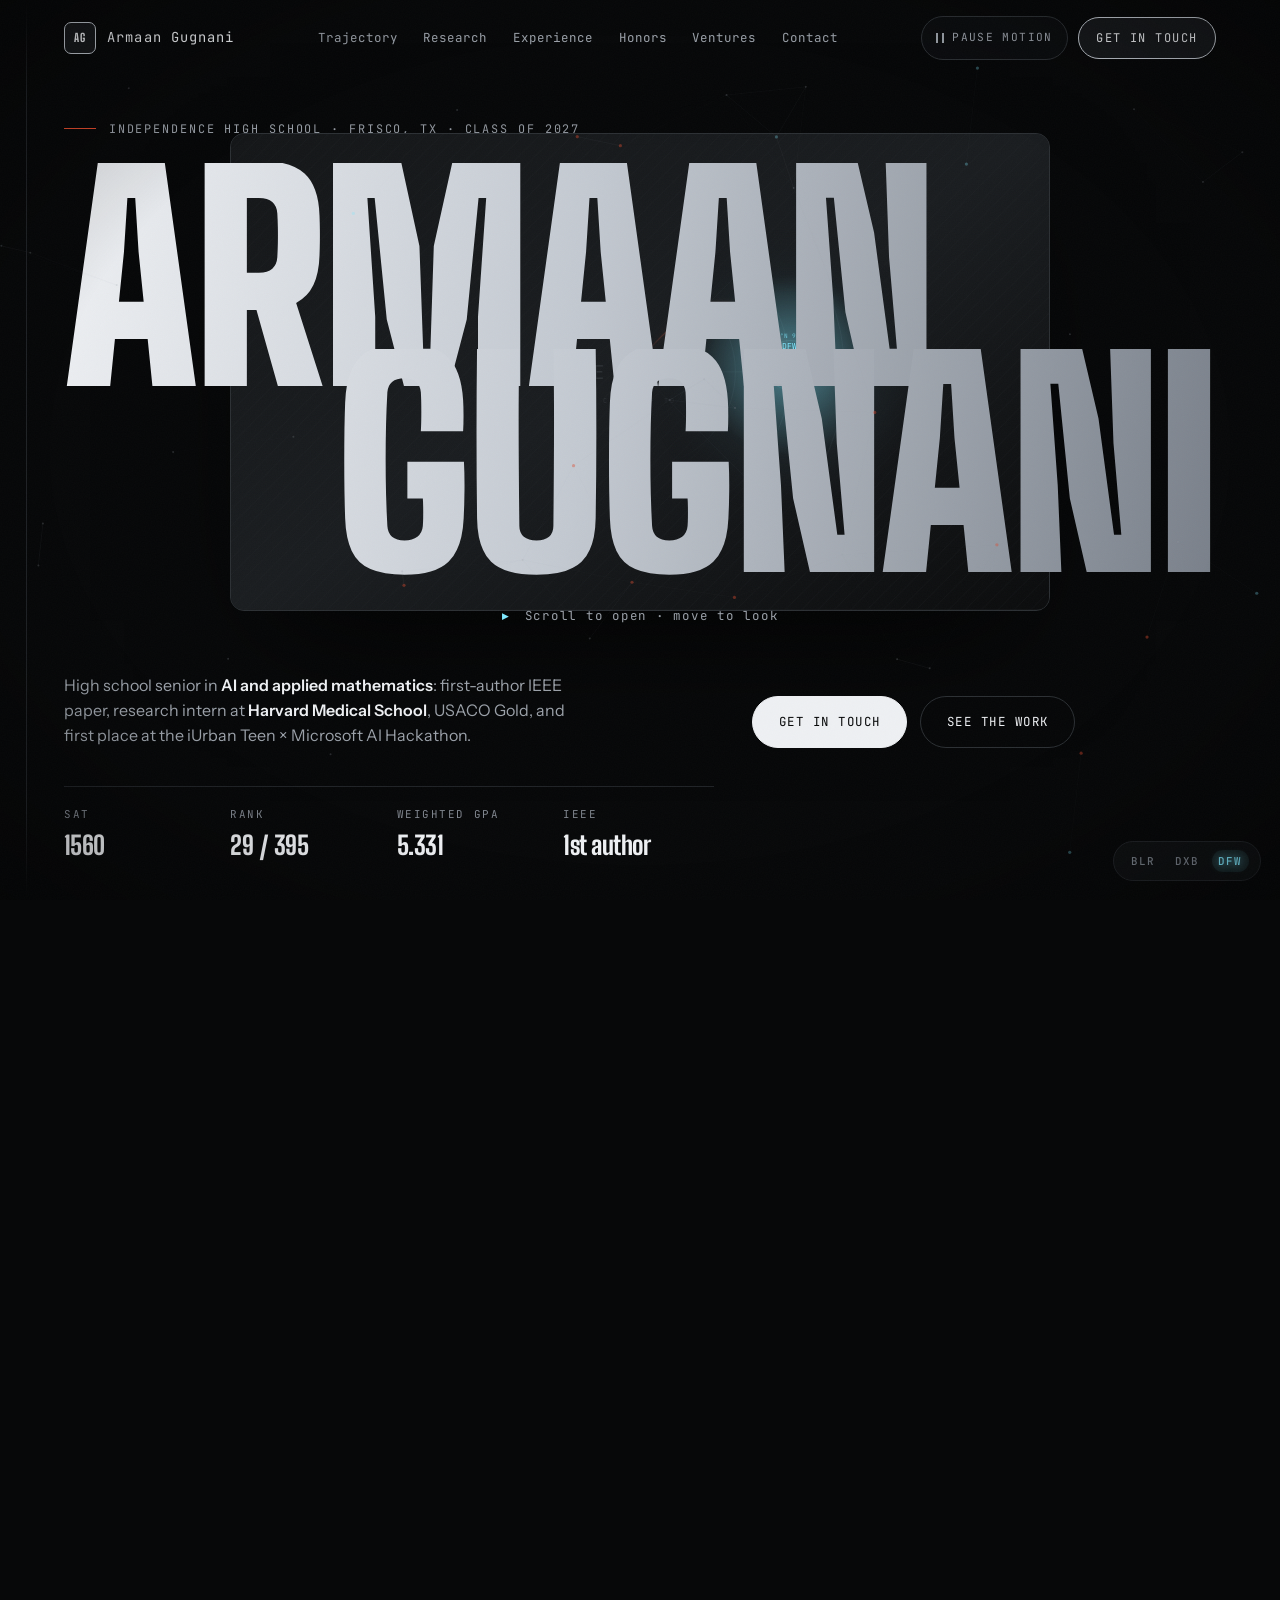
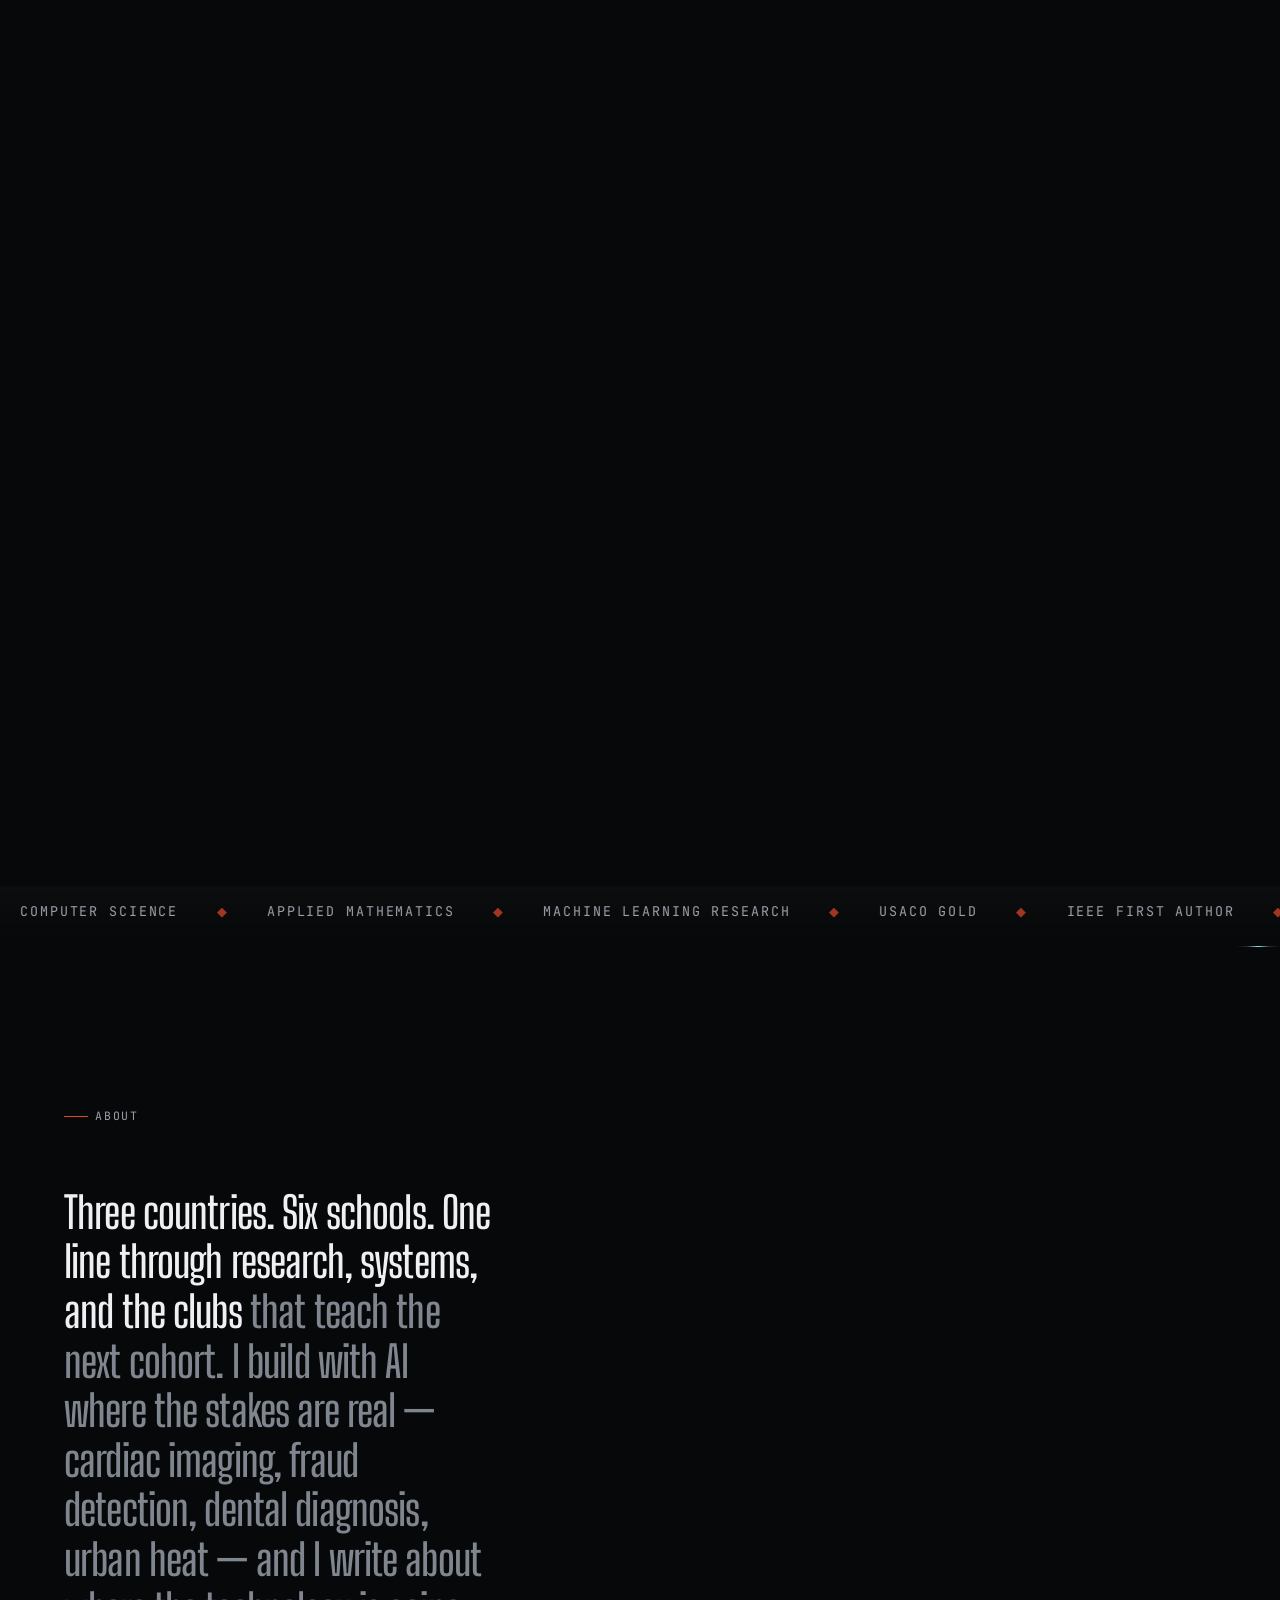
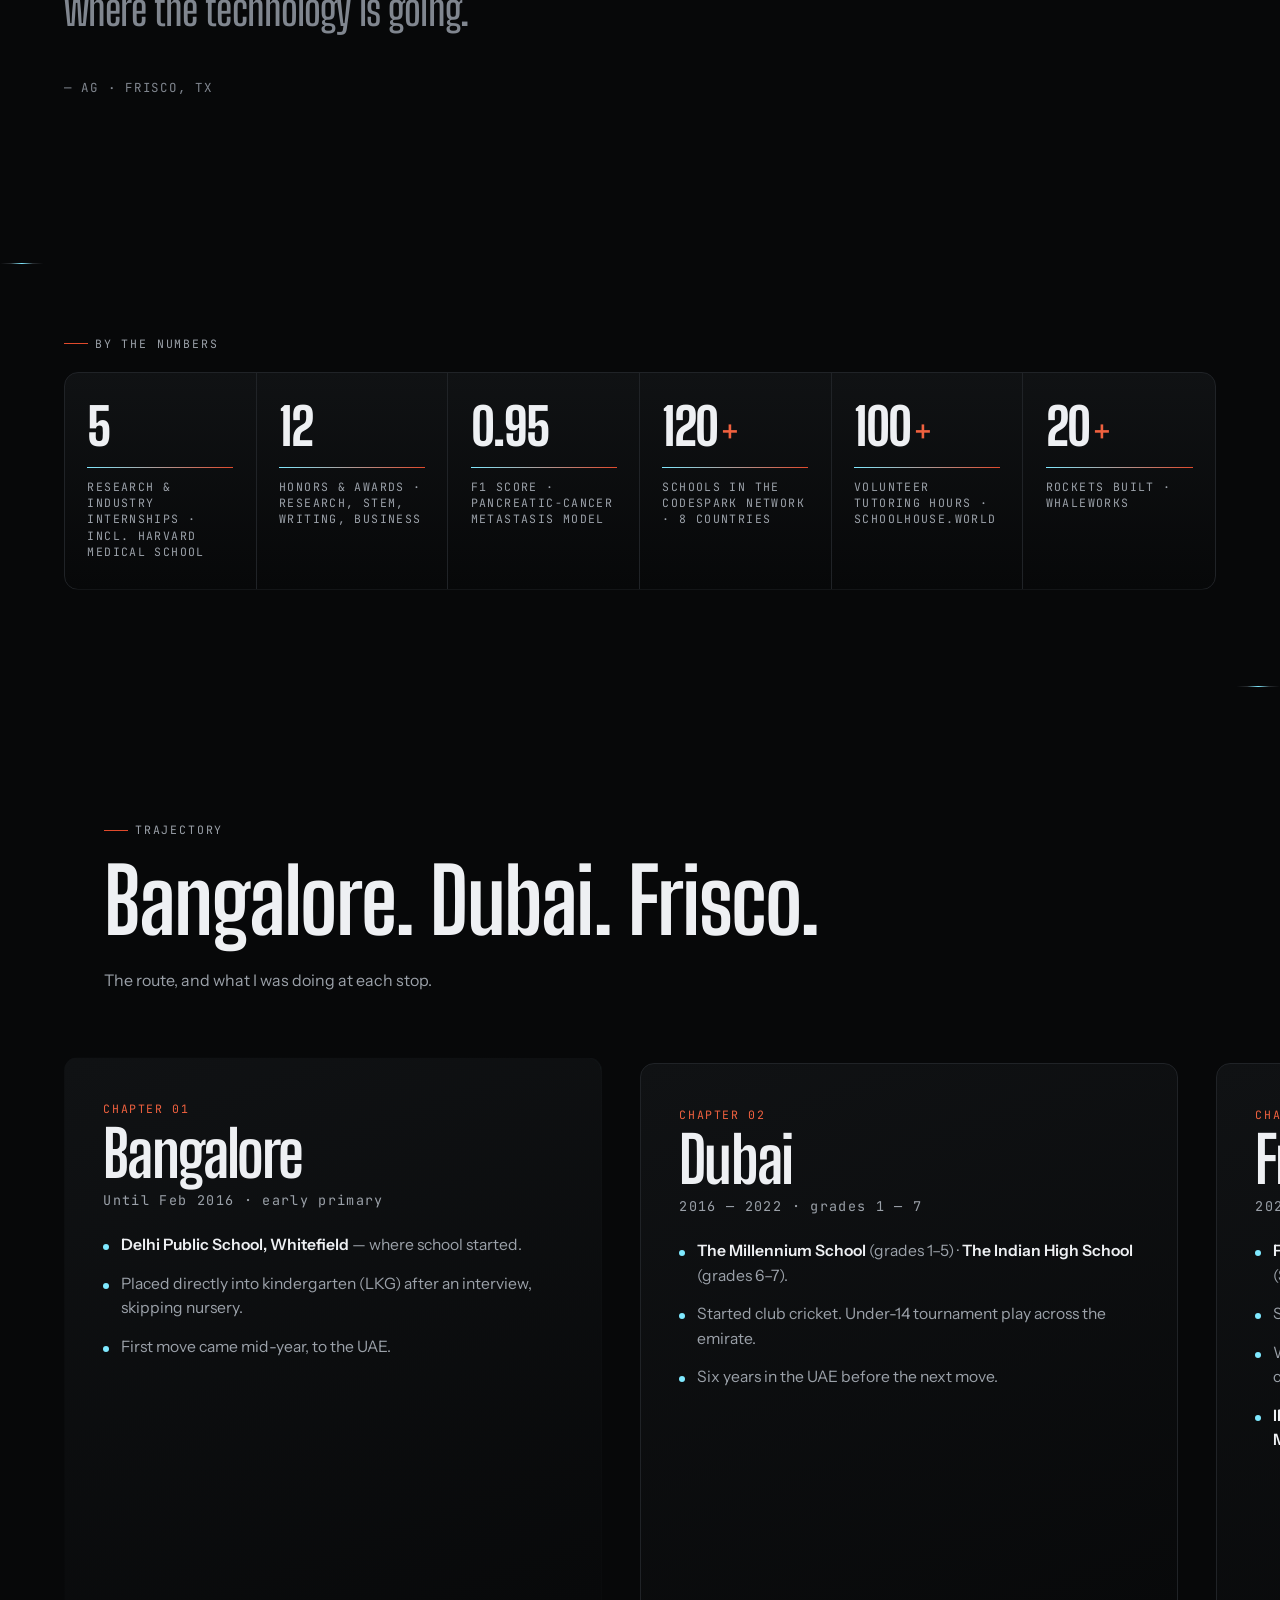
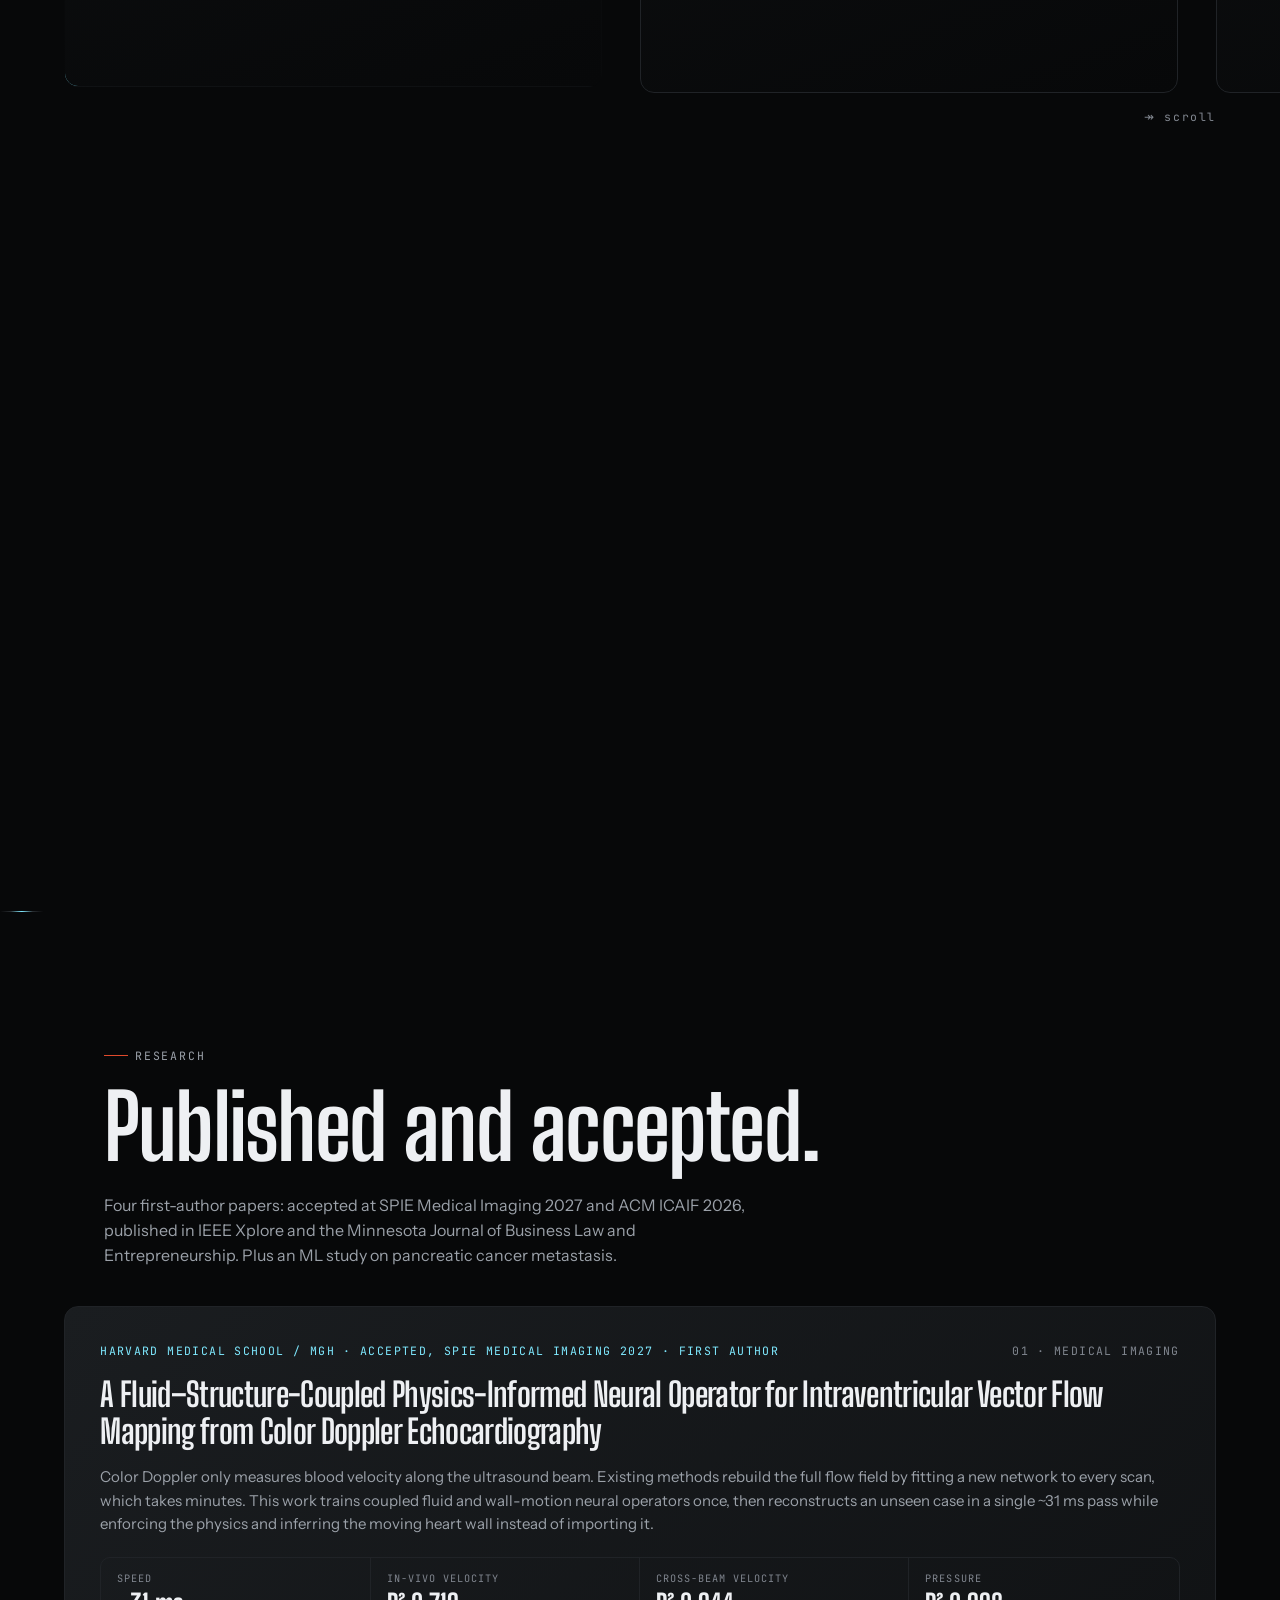
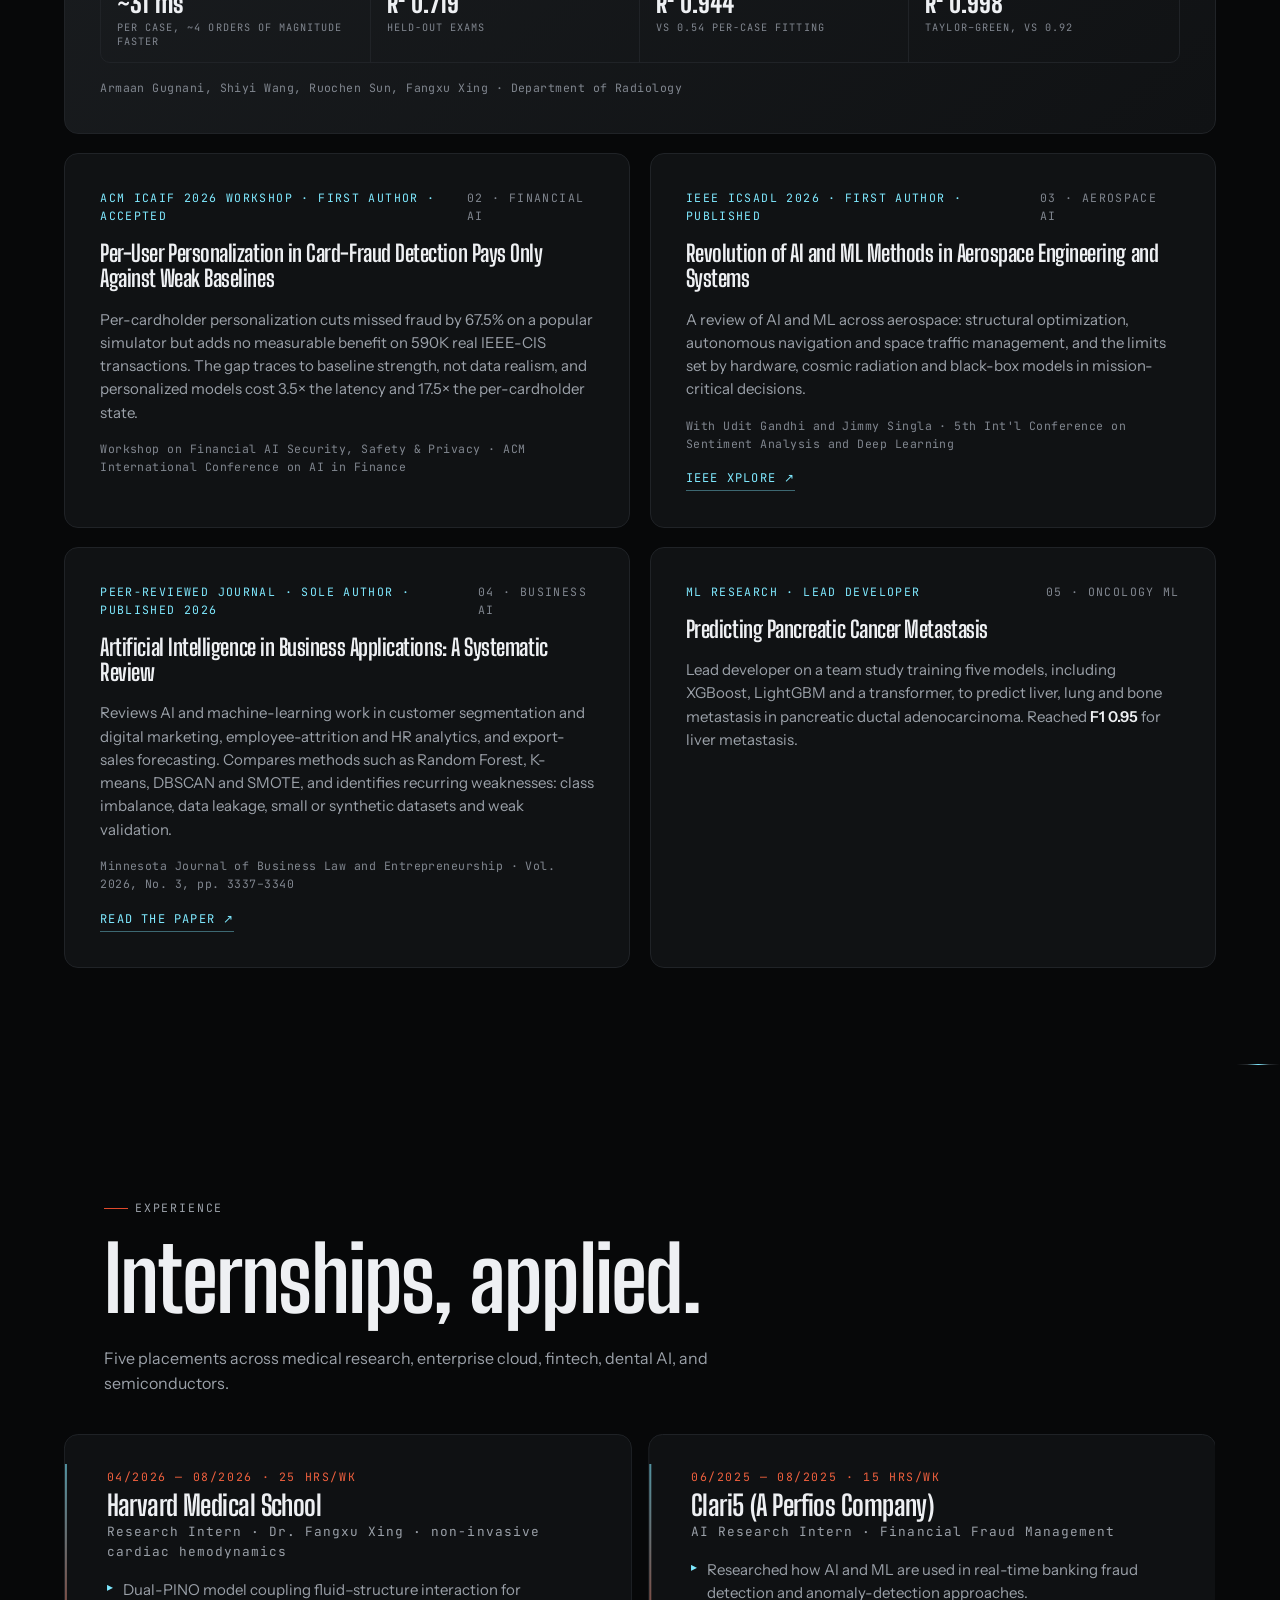
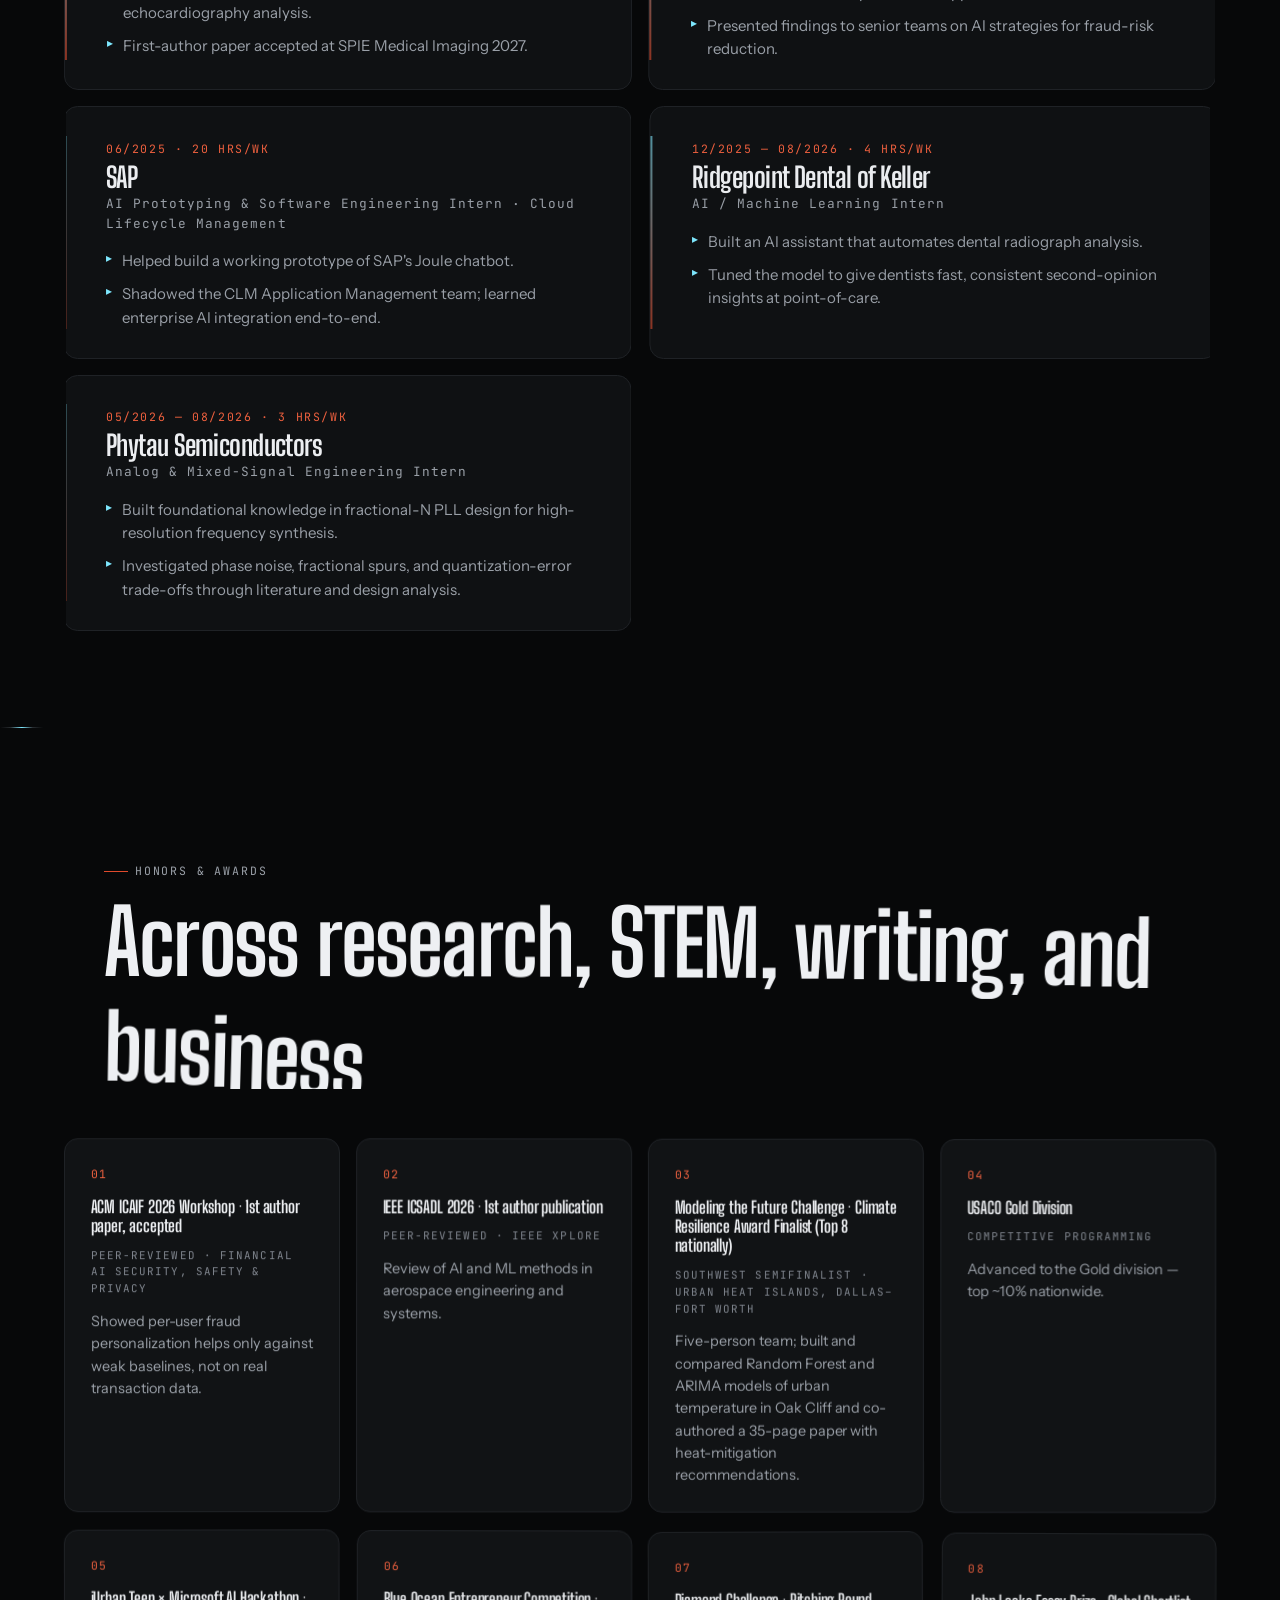
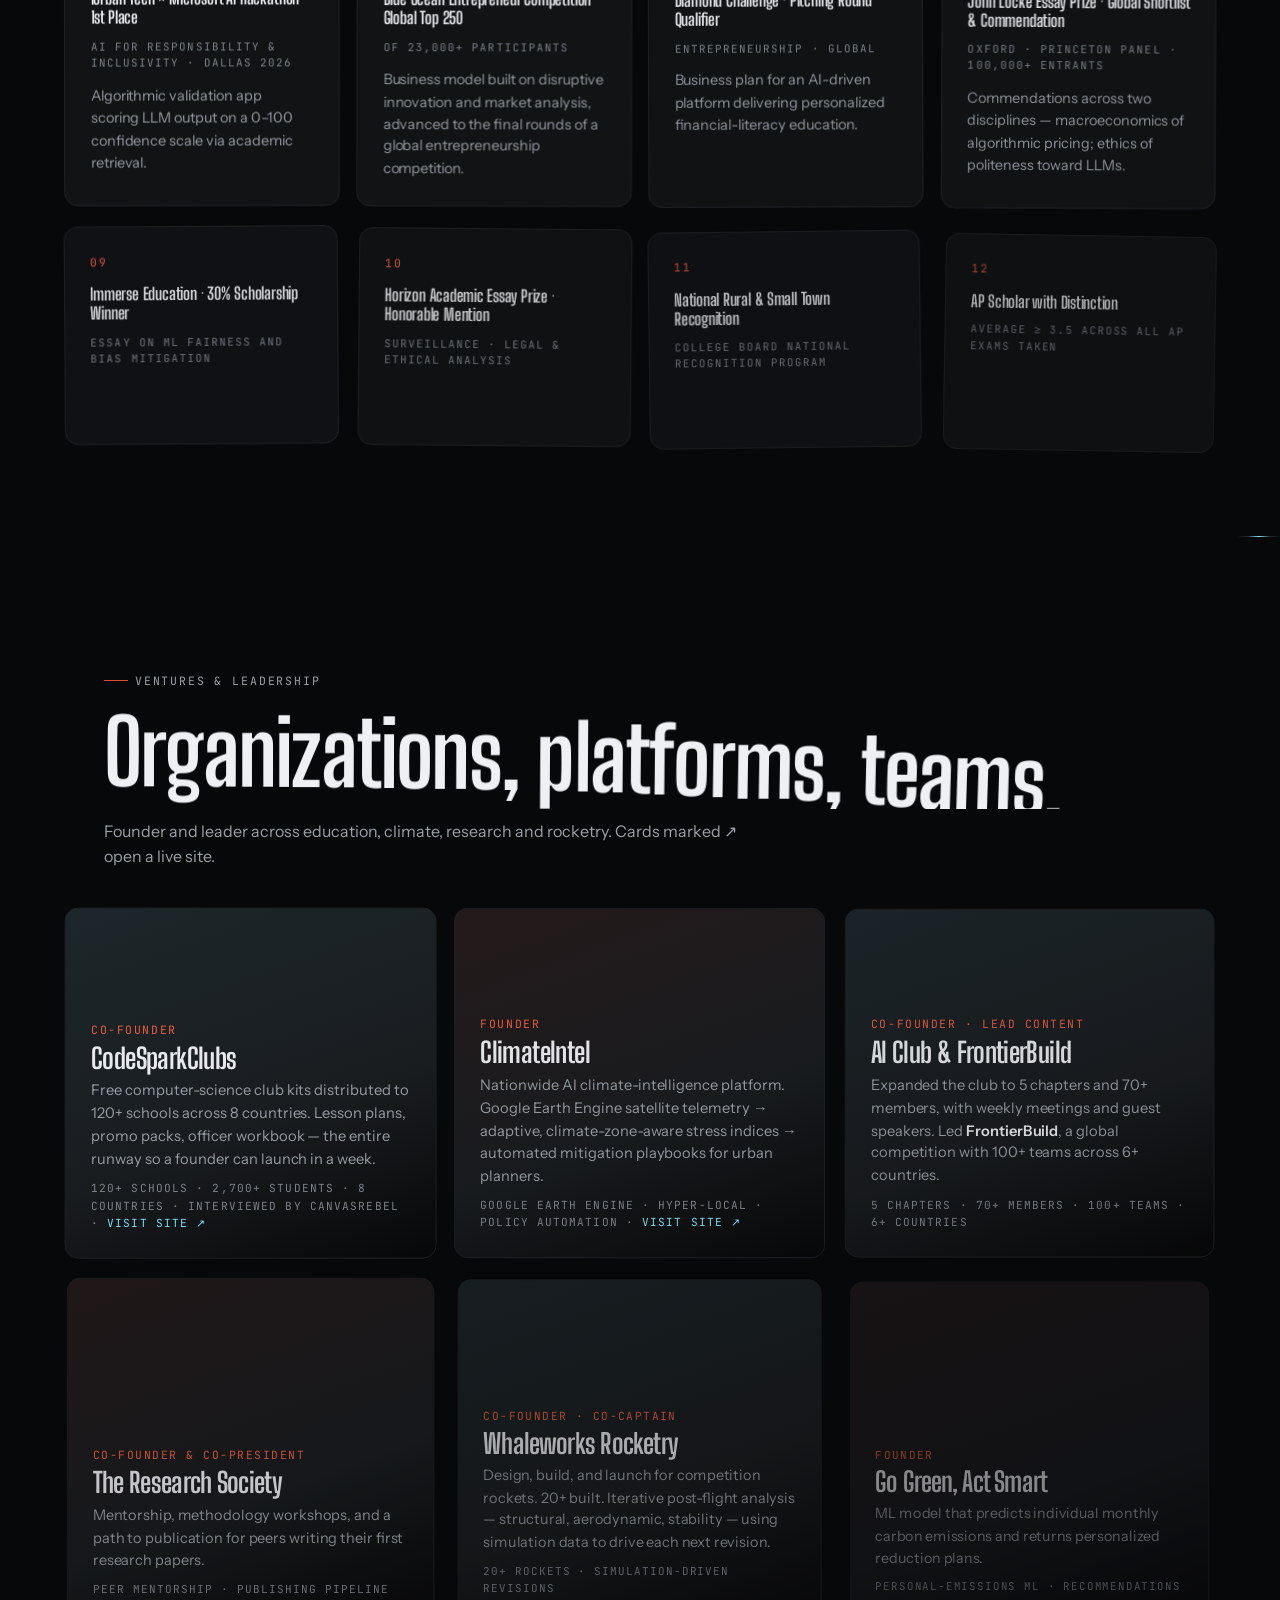
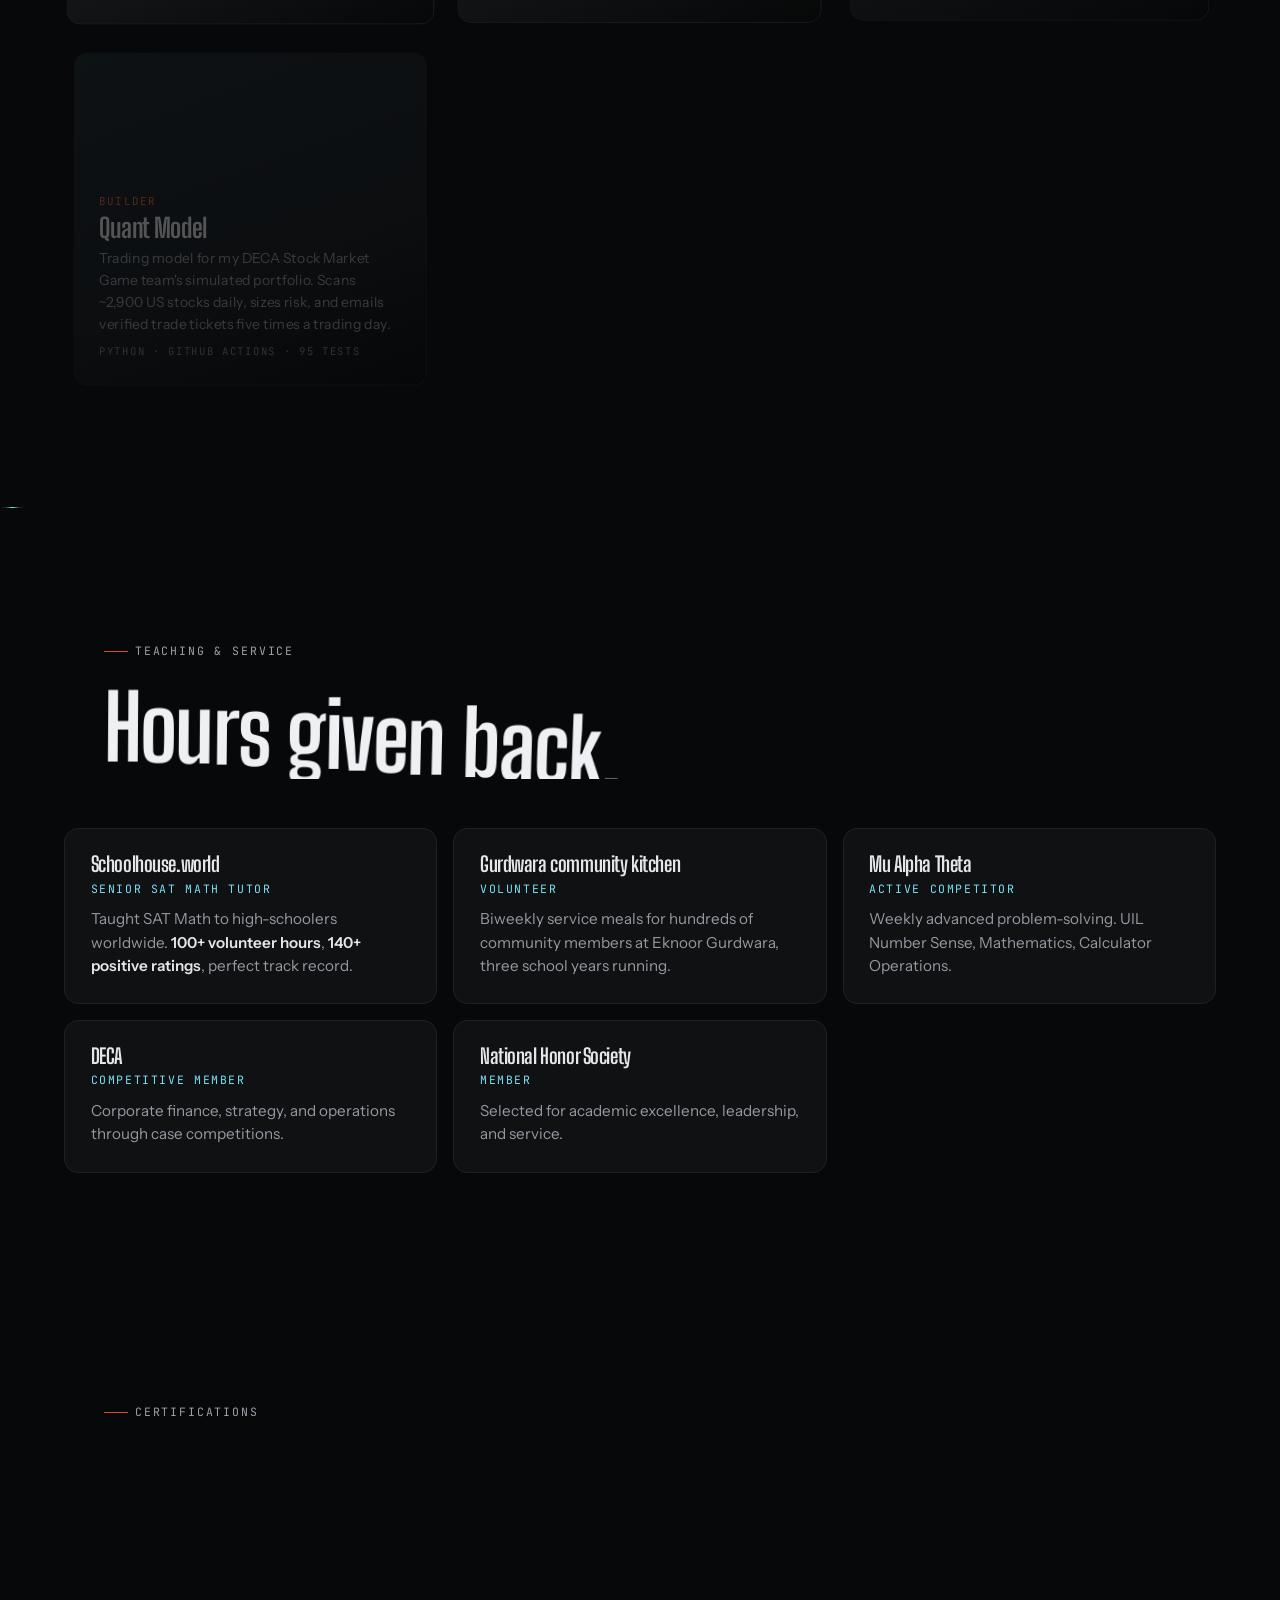
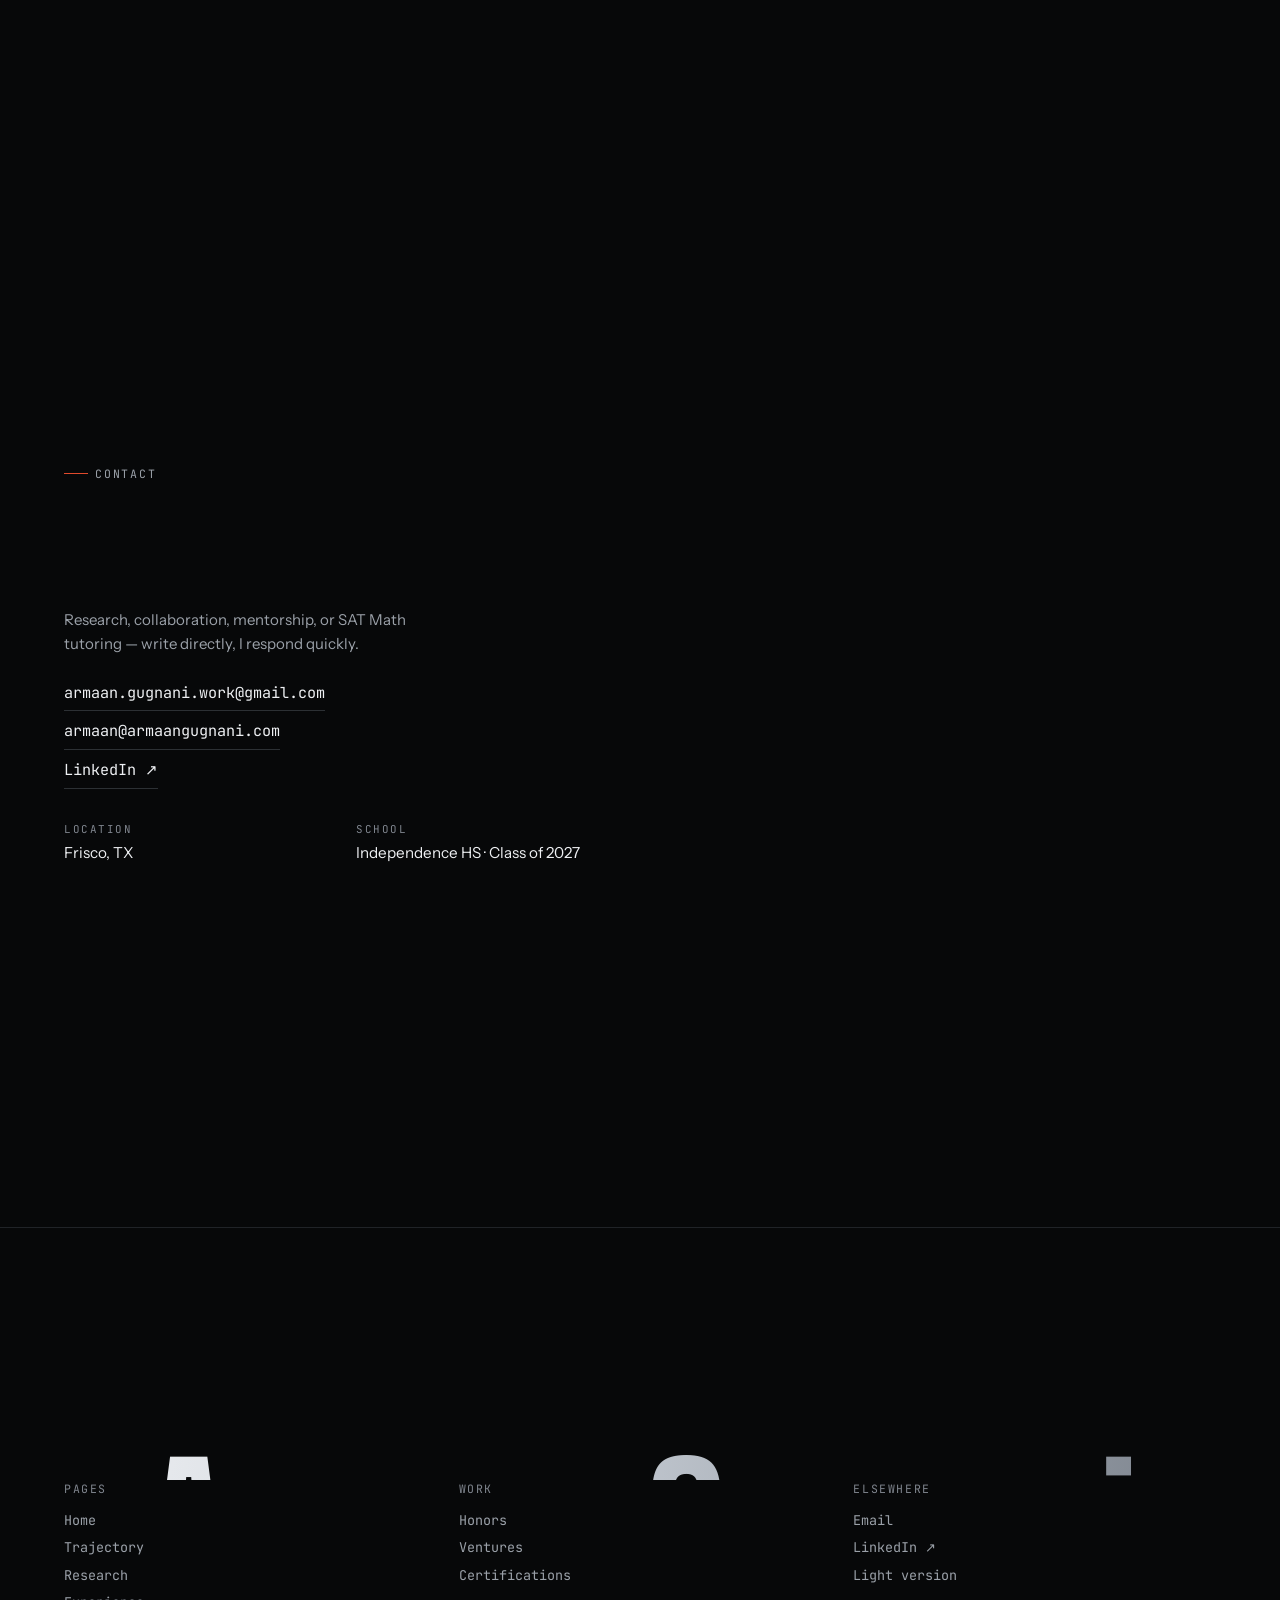
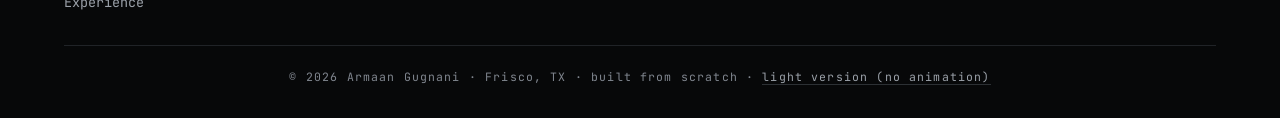
==== commit 1d97a0b1: "SPIE Medical Imaging 2027 paper accepted; add the accepted ACM ICAIF 2026 workshop paper" ====
--- a/index.html
+++ b/index.html
@@ -23,9 +23,9 @@
 <link rel="preload" href="assets/fonts/bigshouldersdisplay-fC1_PZJEZG-e9gHhdI4-NBbfd2ys3SjJCx1czNDu.woff2" as="font" type="font/woff2" crossorigin>
 <link rel="preload" href="assets/fonts/instrumentsans-pxiTypc9vsFDm051Uf6KVwgkfoSxQ0GsQv8ToedPibnr0SZe1Q.woff2" as="font" type="font/woff2" crossorigin>
 <link rel="preload" href="assets/fonts/jetbrainsmono-tDbv2o-flEEny0FZhsfKu5WU4zr3E_BX0PnT8RD8yKwBNntkaToggR7BYRbKPxDcwg.woff2" as="font" type="font/woff2" crossorigin>
-<link rel="stylesheet" href="assets/css/fonts.css?v=6">
-
-<link rel="stylesheet" href="assets/css/site.css?v=6">
+<link rel="stylesheet" href="assets/css/fonts.css?v=7">
+
+<link rel="stylesheet" href="assets/css/site.css?v=7">
 
 <meta property="og:title" content="Armaan Gugnani — AI research, systems, and a trajectory across three countries">
 <meta property="og:description" content="IEEE first author, Harvard Medical School research intern, USACO Gold, first place at the iUrban Teen × Microsoft AI Hackathon. Bangalore to Dubai to Frisco.">
@@ -293,7 +293,7 @@
       <p class="eyebrow"><i></i> By the numbers</p>
       <div class="stats__grid">
         <div class="stat"><b class="stat__n"><span class="sr-only">5</span><span aria-hidden="true" data-count="5">5</span></b><i class="stat__line"></i><span class="stat__lbl">Research &amp; industry internships · incl. Harvard Medical School</span></div>
-        <div class="stat"><b class="stat__n"><span class="sr-only">11</span><span aria-hidden="true" data-count="11">11</span></b><i class="stat__line"></i><span class="stat__lbl">Honors &amp; awards · research, STEM, writing, business</span></div>
+        <div class="stat"><b class="stat__n"><span class="sr-only">12</span><span aria-hidden="true" data-count="12">12</span></b><i class="stat__line"></i><span class="stat__lbl">Honors &amp; awards · research, STEM, writing, business</span></div>
         <div class="stat"><b class="stat__n"><span class="sr-only">0.95</span><span aria-hidden="true" data-count="0.95" data-decimals="2">0.95</span></b><i class="stat__line"></i><span class="stat__lbl">F1 score · pancreatic-cancer metastasis model</span></div>
         <div class="stat"><b class="stat__n"><span class="sr-only">120+</span><span aria-hidden="true" data-count="120" data-plus>120<b class="stat__plus">+</b></span></b><i class="stat__line"></i><span class="stat__lbl">Schools in the CodeSpark network · 8 countries</span></div>
         <div class="stat"><b class="stat__n"><span class="sr-only">100+</span><span aria-hidden="true" data-count="100" data-plus>100<b class="stat__plus">+</b></span></b><i class="stat__line"></i><span class="stat__lbl">Volunteer tutoring hours · Schoolhouse.<wbr>world</span></div>
@@ -362,15 +362,15 @@
   <section class="research" id="research">
     <div class="section__head">
       <p class="eyebrow"><i></i> Research</p>
-      <h2 class="section__title display" data-split-chars>Published and in review.</h2>
-      <p class="section__lede">Two published papers, a first-author Harvard Medical School submission to SPIE Medical Imaging, and an ML study on pancreatic cancer metastasis.</p>
+      <h2 class="section__title display" data-split-chars>Published and accepted.</h2>
+      <p class="section__lede">Four first-author papers: accepted at SPIE Medical Imaging 2027 and ACM ICAIF 2026, published in IEEE Xplore and the Minnesota Journal of Business Law and Entrepreneurship. Plus an ML study on pancreatic cancer metastasis.</p>
     </div>
 
     <div class="research__grid">
 
       <article class="paper paper--lead" data-reveal>
         <div class="paper__meta">
-          <span class="paper__badge">Harvard Medical School / MGH · Submitted to SPIE Medical Imaging 2027 · First author</span>
+          <span class="paper__badge">Harvard Medical School / MGH · Accepted, SPIE Medical Imaging 2027 · First author</span>
           <span class="paper__id">01 · MEDICAL IMAGING</span>
         </div>
         <h3 class="paper__title display">A Fluid–Structure-Coupled Physics-Informed Neural Operator for Intraventricular Vector Flow Mapping from Color Doppler Echocardiography</h3>
@@ -386,8 +386,18 @@
 
       <article class="paper" data-reveal>
         <div class="paper__meta">
+          <span class="paper__badge">ACM ICAIF 2026 Workshop · First author · Accepted</span>
+          <span class="paper__id">02 · FINANCIAL AI</span>
+        </div>
+        <h3 class="paper__title display">Per-User Personalization in Card-Fraud Detection Pays Only Against Weak Baselines</h3>
+        <p class="paper__abs">Per-cardholder personalization cuts missed fraud by 67.5% on a popular simulator but adds no measurable benefit on 590K real IEEE-CIS transactions. The gap traces to baseline strength, not data realism, and personalized models cost 3.5× the latency and 17.5× the per-cardholder state.</p>
+        <p class="paper__by">Workshop on Financial AI Security, Safety &amp; Privacy · ACM International Conference on AI in Finance</p>
+      </article>
+
+      <article class="paper" data-reveal>
+        <div class="paper__meta">
           <span class="paper__badge">IEEE ICSADL 2026 · First author · Published</span>
-          <span class="paper__id">02 · AEROSPACE AI</span>
+          <span class="paper__id">03 · AEROSPACE AI</span>
         </div>
         <h3 class="paper__title display">Revolution of AI and ML Methods in Aerospace Engineering and Systems</h3>
         <p class="paper__abs">A review of AI and ML across aerospace: structural optimization, autonomous navigation and space traffic management, and the limits set by hardware, cosmic radiation and black-box models in mission-critical decisions.</p>
@@ -398,7 +408,7 @@
       <article class="paper" data-reveal>
         <div class="paper__meta">
           <span class="paper__badge">Peer-reviewed journal · Sole author · Published 2026</span>
-          <span class="paper__id">03 · BUSINESS AI</span>
+          <span class="paper__id">04 · BUSINESS AI</span>
         </div>
         <h3 class="paper__title display">Artificial Intelligence in Business Applications: A Systematic Review</h3>
         <p class="paper__abs">Reviews AI and machine-learning work in customer segmentation and digital marketing, employee-attrition and HR analytics, and export-sales forecasting. Compares methods such as Random Forest, K-means, DBSCAN and SMOTE, and identifies recurring weaknesses: class imbalance, data leakage, small or synthetic datasets and weak validation.</p>
@@ -409,7 +419,7 @@
       <article class="paper" data-reveal>
         <div class="paper__meta">
           <span class="paper__badge">ML research · Lead developer</span>
-          <span class="paper__id">04 · ONCOLOGY ML</span>
+          <span class="paper__id">05 · ONCOLOGY ML</span>
         </div>
         <h3 class="paper__title display">Predicting Pancreatic Cancer Metastasis</h3>
         <p class="paper__abs">Lead developer on a team study training five models, including XGBoost, LightGBM and a transformer, to predict liver, lung and bone metastasis in pancreatic ductal adenocarcinoma. Reached <b>F1 0.95</b> for liver metastasis.</p>
@@ -436,7 +446,7 @@
         </header>
         <ul class="role__bullets">
           <li>Dual-PINO model coupling fluid–structure interaction for echocardiography analysis.</li>
-          <li>First-author abstract submitted to SPIE Medical Imaging 2027.</li>
+          <li>First-author paper accepted at SPIE Medical Imaging 2027.</li>
         </ul>
       </article>
 
@@ -500,53 +510,58 @@
 
     <ol class="deck">
       <li class="card"><span class="card__n">01</span>
+        <h3 class="card__t">ACM ICAIF 2026 Workshop · 1st author paper, accepted</h3>
+        <p class="card__m">Peer-reviewed · Financial AI Security, Safety &amp; Privacy</p>
+        <p class="card__d">Showed per-user fraud personalization helps only against weak baselines, not on real transaction data.</p>
+      </li>
+      <li class="card"><span class="card__n">02</span>
         <h3 class="card__t">IEEE ICSADL 2026 · 1st author publication</h3>
         <p class="card__m">Peer-reviewed · IEEE Xplore</p>
         <p class="card__d">Review of AI and ML methods in aerospace engineering and systems.</p>
       </li>
-      <li class="card"><span class="card__n">02</span>
+      <li class="card"><span class="card__n">03</span>
         <h3 class="card__t">Modeling the Future Challenge · Climate Resilience Award Finalist (Top 8 nationally)</h3>
         <p class="card__m">Southwest Semifinalist · Urban heat islands, Dallas–Fort Worth</p>
         <p class="card__d">Five-person team; built and compared Random Forest and ARIMA models of urban temperature in Oak Cliff and co-authored a 35-page paper with heat-mitigation recommendations.</p>
       </li>
-      <li class="card"><span class="card__n">03</span>
+      <li class="card"><span class="card__n">04</span>
         <h3 class="card__t">USACO Gold Division</h3>
         <p class="card__m">Competitive programming</p>
         <p class="card__d">Advanced to the Gold division — top ~10% nationwide.</p>
       </li>
-      <li class="card"><span class="card__n">04</span>
+      <li class="card"><span class="card__n">05</span>
         <h3 class="card__t">iUrban Teen × Microsoft AI Hackathon · 1st Place</h3>
         <p class="card__m">AI for Responsibility &amp; Inclusivity · Dallas 2026</p>
         <p class="card__d">Algorithmic validation app scoring LLM output on a 0–100 confidence scale via academic retrieval.</p>
       </li>
-      <li class="card"><span class="card__n">05</span>
+      <li class="card"><span class="card__n">06</span>
         <h3 class="card__t">Blue Ocean Entrepreneur Competition · Global Top 250</h3>
         <p class="card__m">Of 23,000+ participants</p>
         <p class="card__d">Business model built on disruptive innovation and market analysis, advanced to the final rounds of a global entrepreneurship competition.</p>
       </li>
-      <li class="card"><span class="card__n">06</span>
+      <li class="card"><span class="card__n">07</span>
         <h3 class="card__t">Diamond Challenge · Pitching Round Qualifier</h3>
         <p class="card__m">Entrepreneurship · Global</p>
         <p class="card__d">Business plan for an AI-driven platform delivering personalized financial-literacy education.</p>
       </li>
-      <li class="card"><span class="card__n">07</span>
+      <li class="card"><span class="card__n">08</span>
         <h3 class="card__t">John Locke Essay Prize · Global Shortlist &amp; Commendation</h3>
         <p class="card__m">Oxford · Princeton panel · 100,000+ entrants</p>
         <p class="card__d">Commendations across two disciplines — macroeconomics of algorithmic pricing; ethics of politeness toward LLMs.</p>
       </li>
-      <li class="card"><span class="card__n">08</span>
+      <li class="card"><span class="card__n">09</span>
         <h3 class="card__t">Immerse Education · 30% Scholarship Winner</h3>
         <p class="card__m">Essay on ML fairness and bias mitigation</p>
       </li>
-      <li class="card"><span class="card__n">09</span>
+      <li class="card"><span class="card__n">10</span>
         <h3 class="card__t">Horizon Academic Essay Prize · Honorable Mention</h3>
         <p class="card__m">Surveillance · legal &amp; ethical analysis</p>
       </li>
-      <li class="card"><span class="card__n">10</span>
+      <li class="card"><span class="card__n">11</span>
         <h3 class="card__t">National Rural &amp; Small Town Recognition</h3>
         <p class="card__m">College Board National Recognition Program</p>
       </li>
-      <li class="card"><span class="card__n">11</span>
+      <li class="card"><span class="card__n">12</span>
         <h3 class="card__t">AP Scholar with Distinction</h3>
         <p class="card__m">Average ≥ 3.5 across all AP exams taken</p>
       </li>
@@ -787,7 +802,7 @@
 <script defer src="assets/vendor/ScrollTrigger.min.js"></script>     <!-- ScrollTrigger 3.12.5 -->
 <script defer src="assets/vendor/lenis.min.js"></script>             <!-- Lenis 1.1.13 -->
 <script defer src="assets/vendor/split-type.min.js"></script>        <!-- SplitType 0.3.4 -->
-<script defer src="assets/js/aperture-reveal.js?v=6"></script>
-<script defer src="assets/js/site.js?v=6"></script>
+<script defer src="assets/js/aperture-reveal.js?v=7"></script>
+<script defer src="assets/js/site.js?v=7"></script>
 </body>
 </html>
--- a/assets/css/site.css
+++ b/assets/css/site.css
@@ -841,7 +841,7 @@
 .research { padding-bottom: 6rem; }
 .research__grid {
   display: grid;
-  grid-template-columns: repeat(3, minmax(0, 1fr));
+  grid-template-columns: repeat(2, minmax(0, 1fr));
   gap: 1.2rem;
   padding: 0 var(--gutter);
   max-width: 1400px;
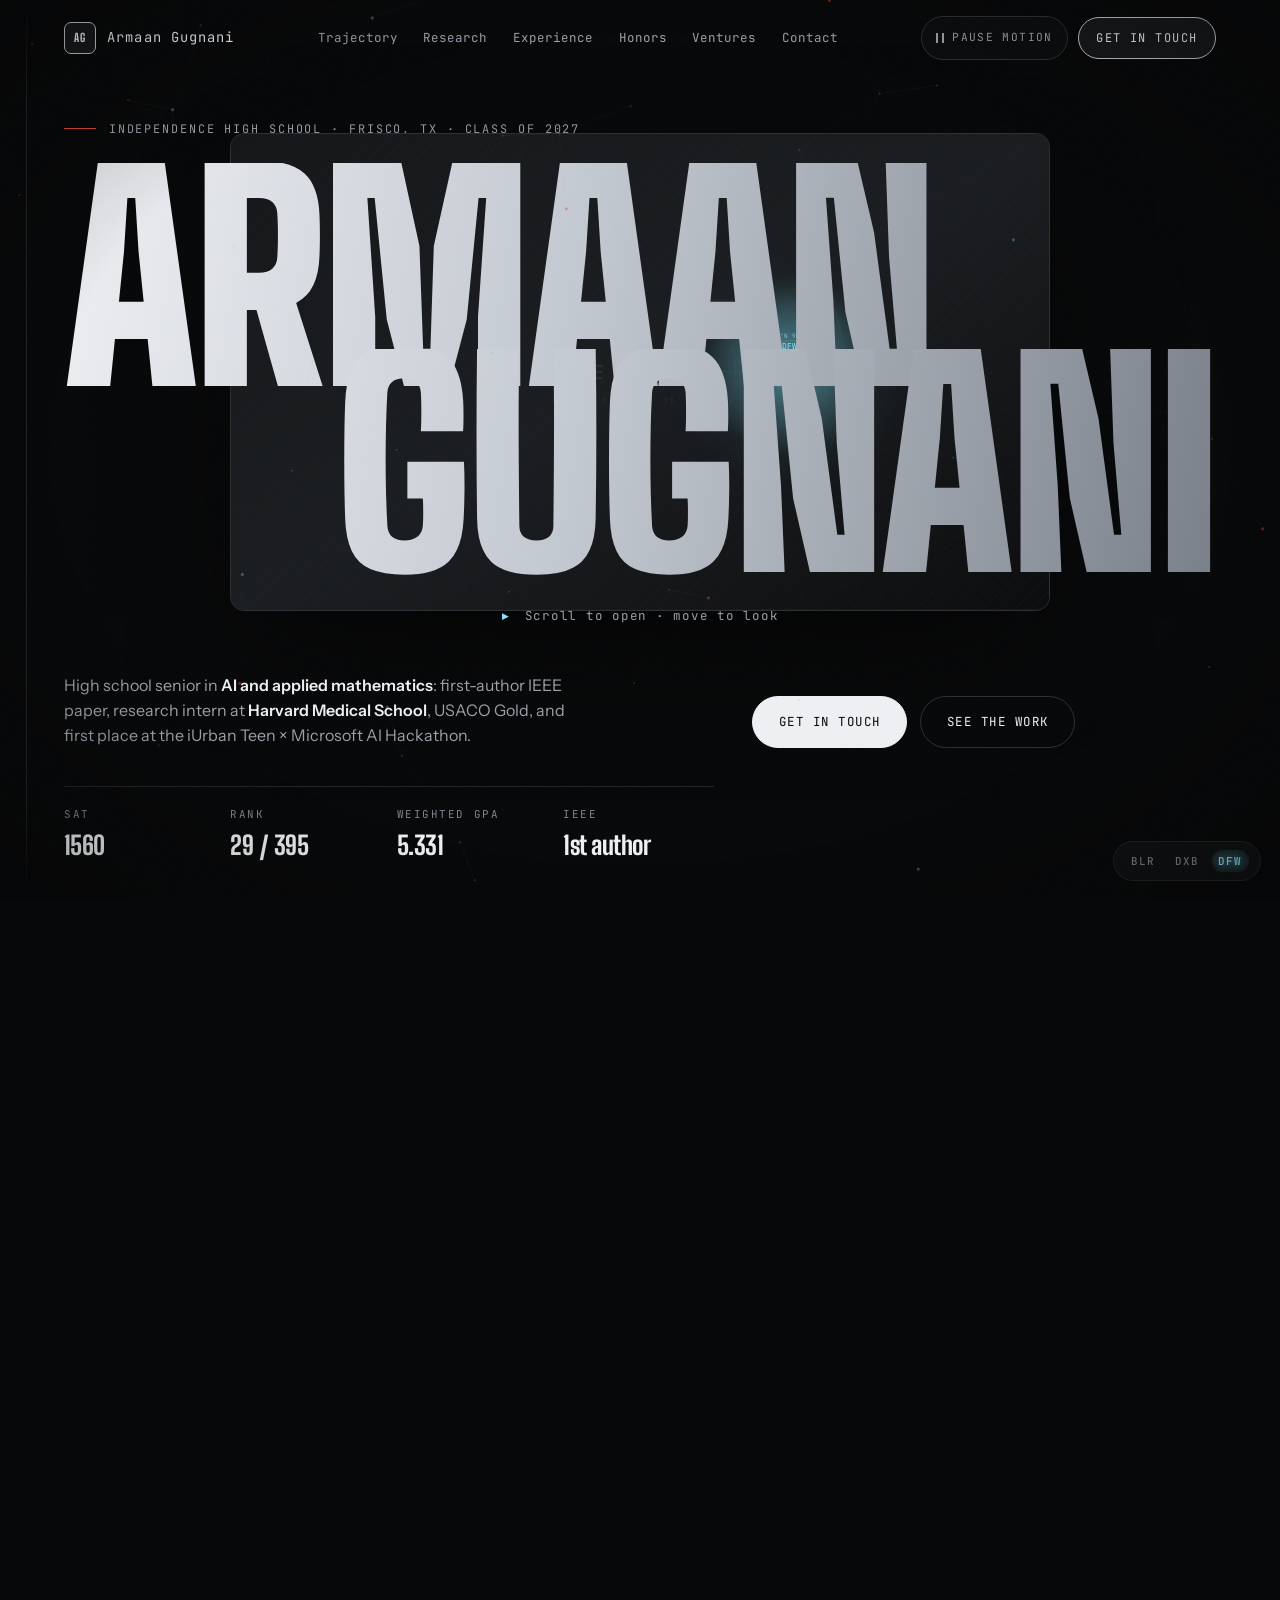
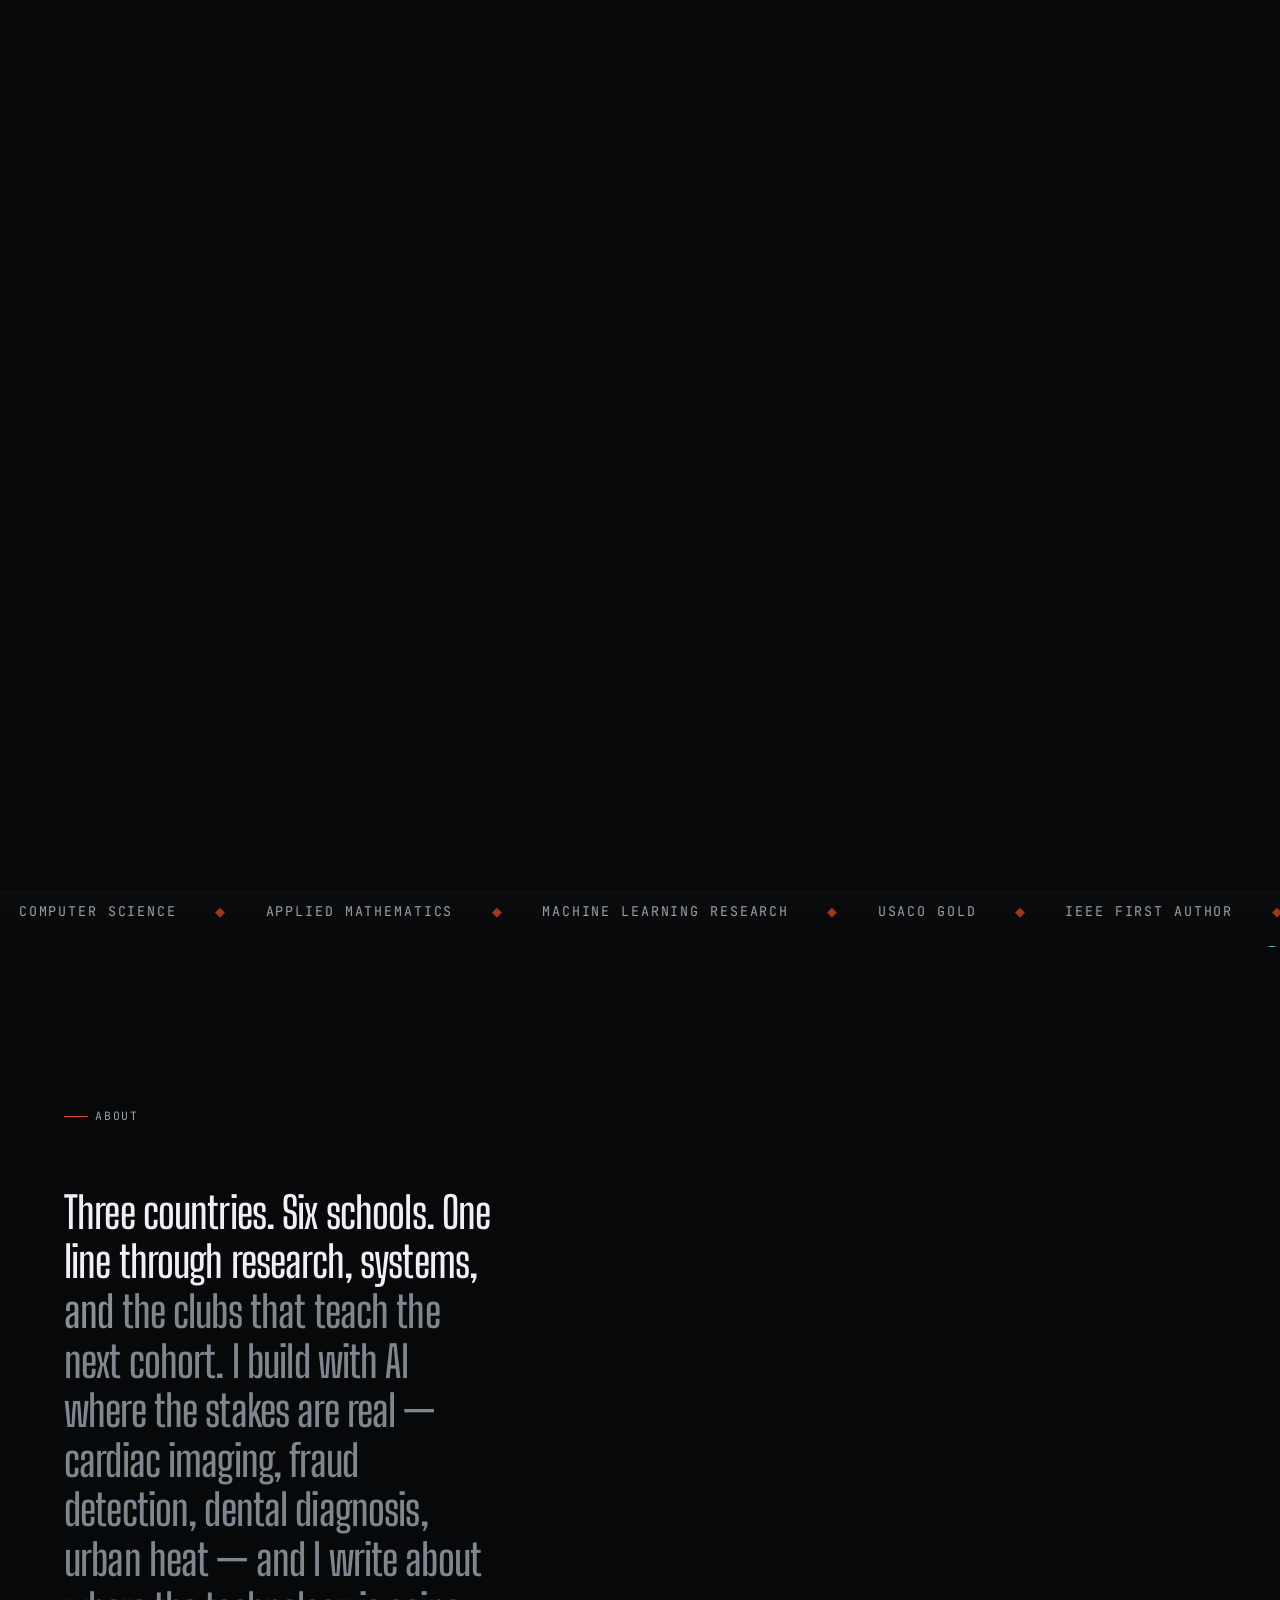
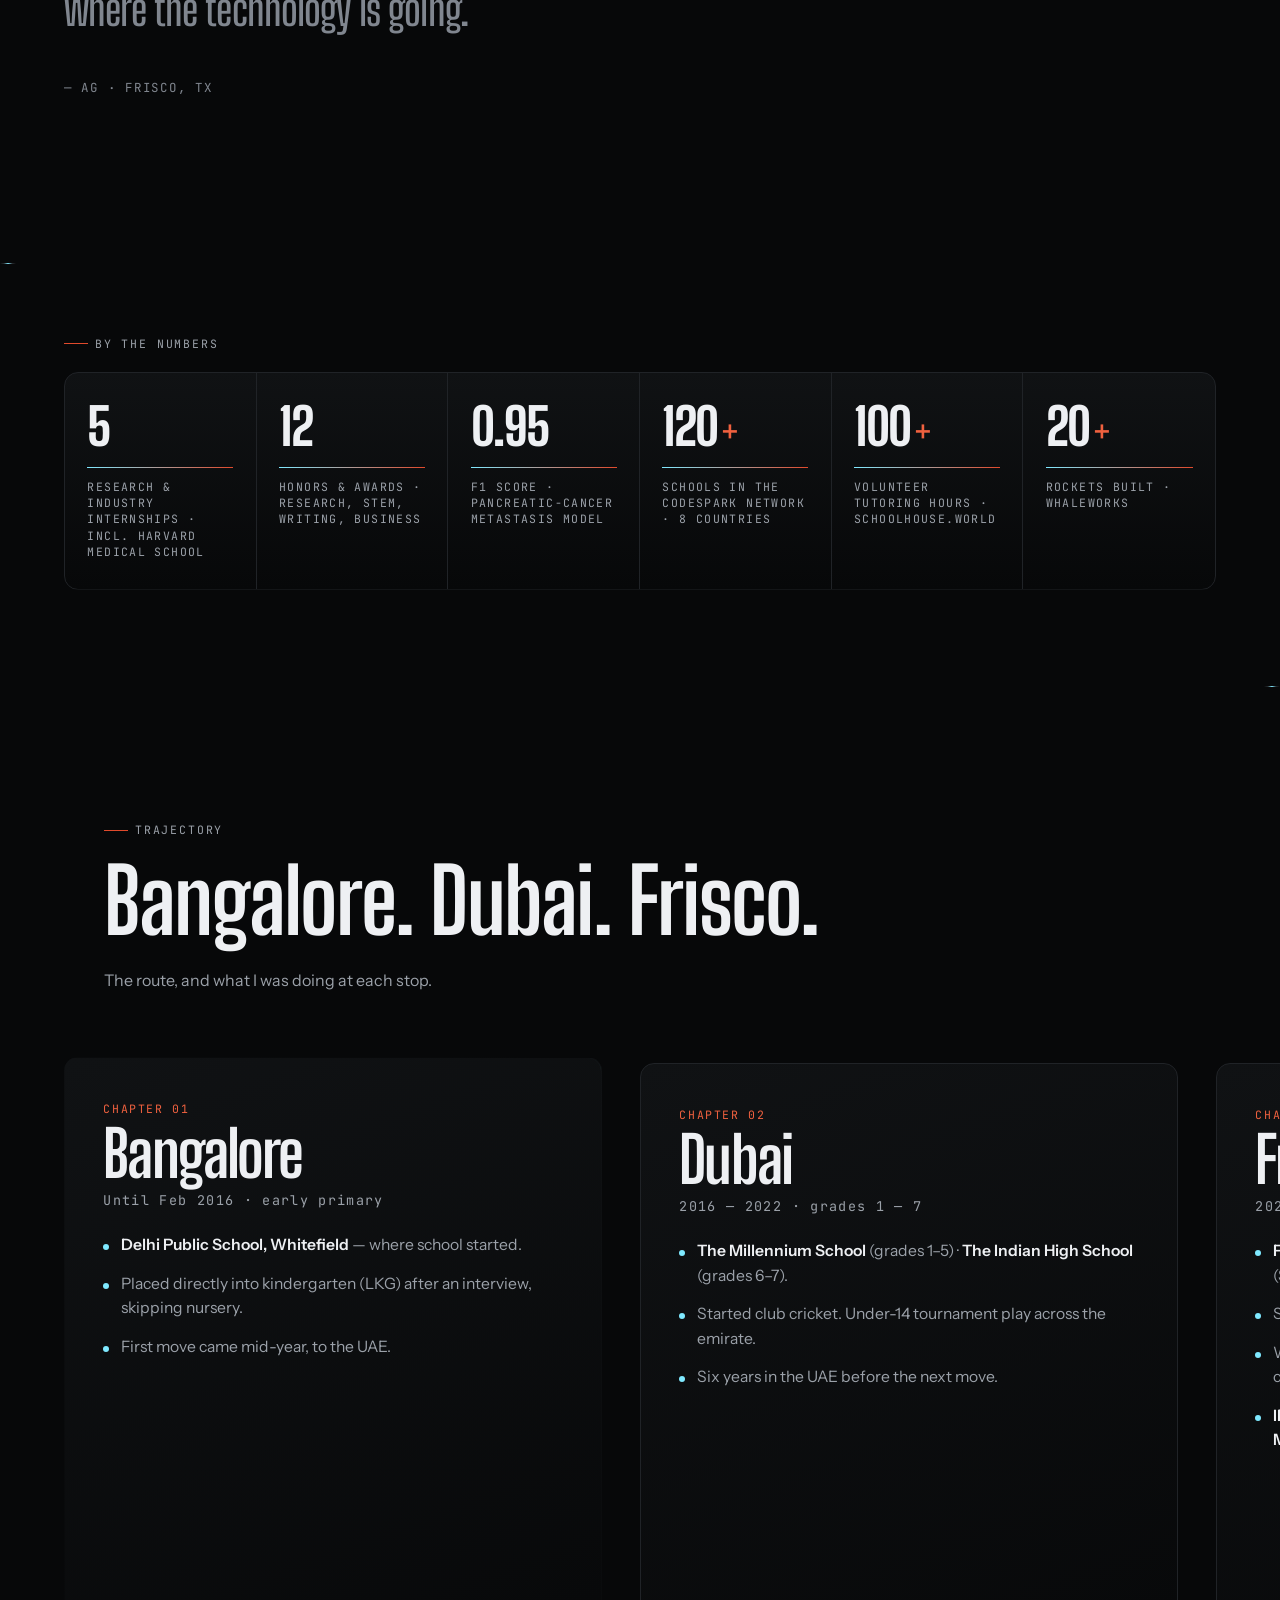
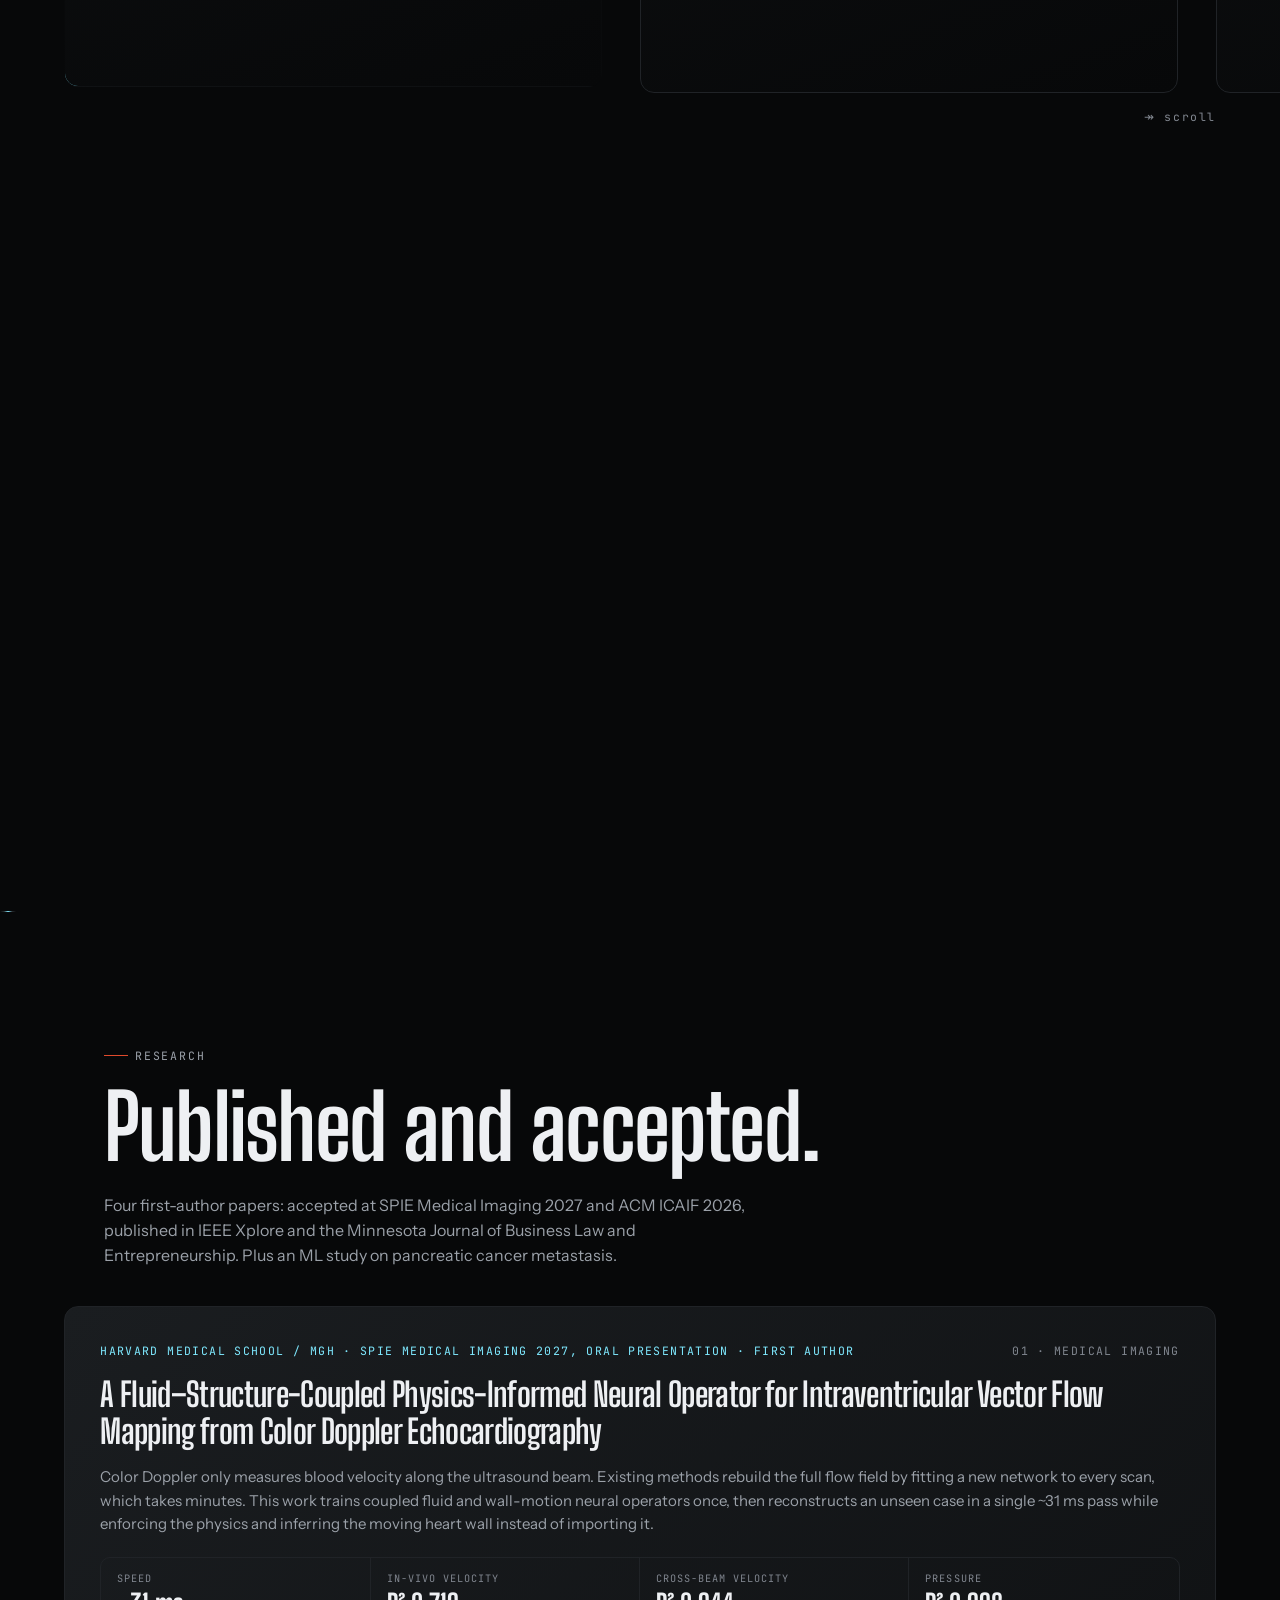
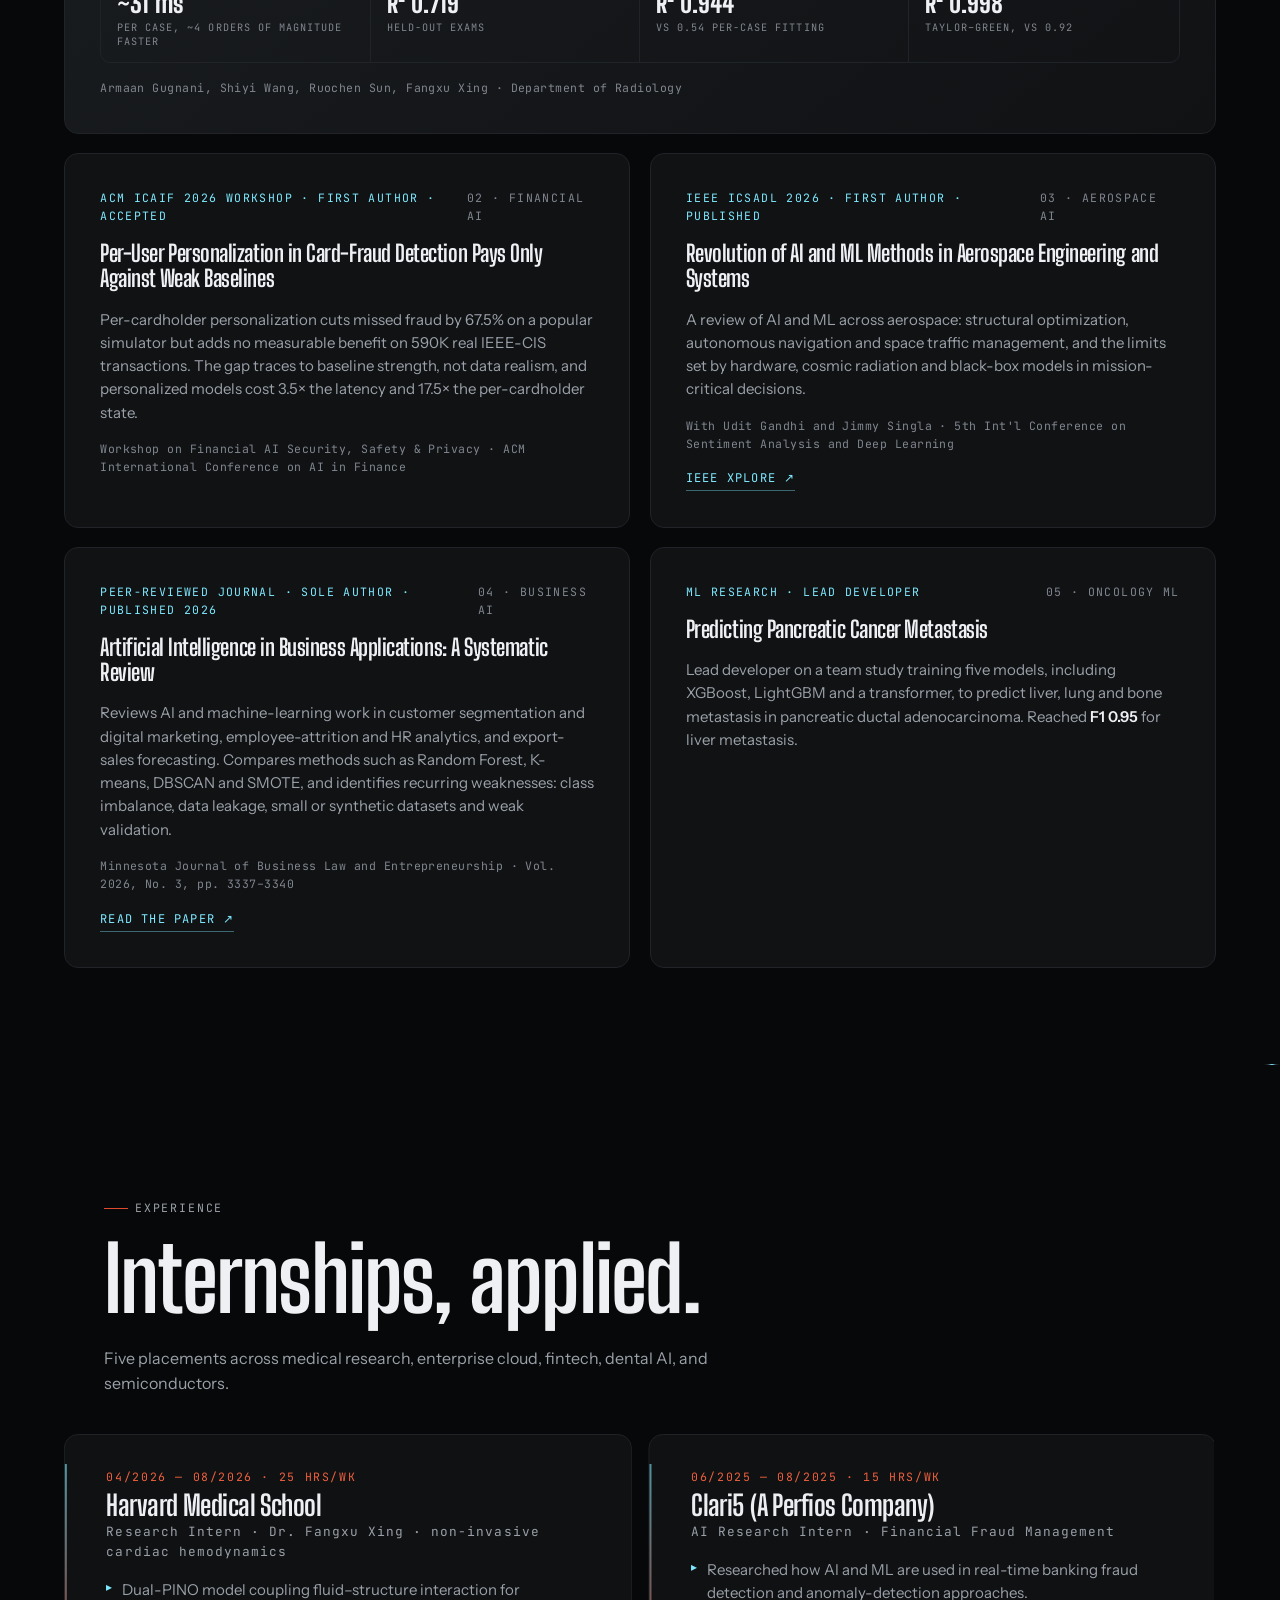
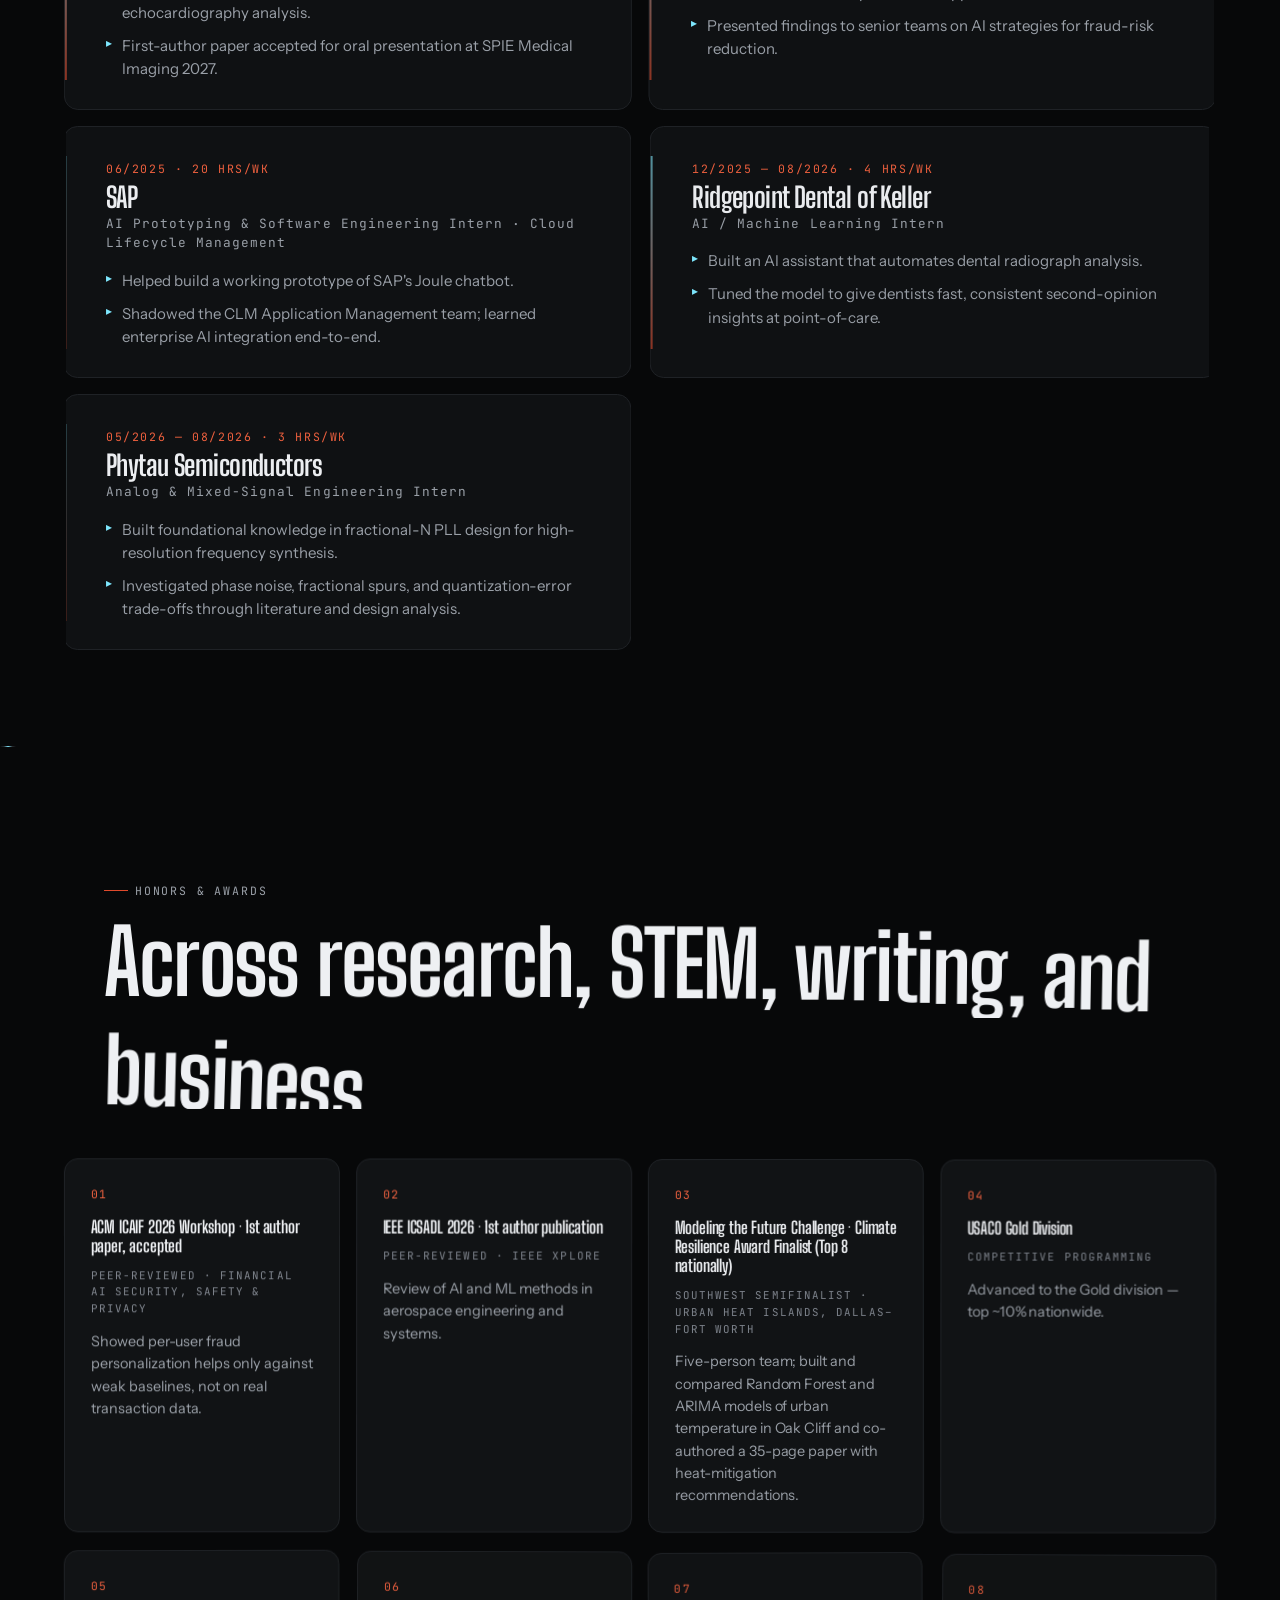
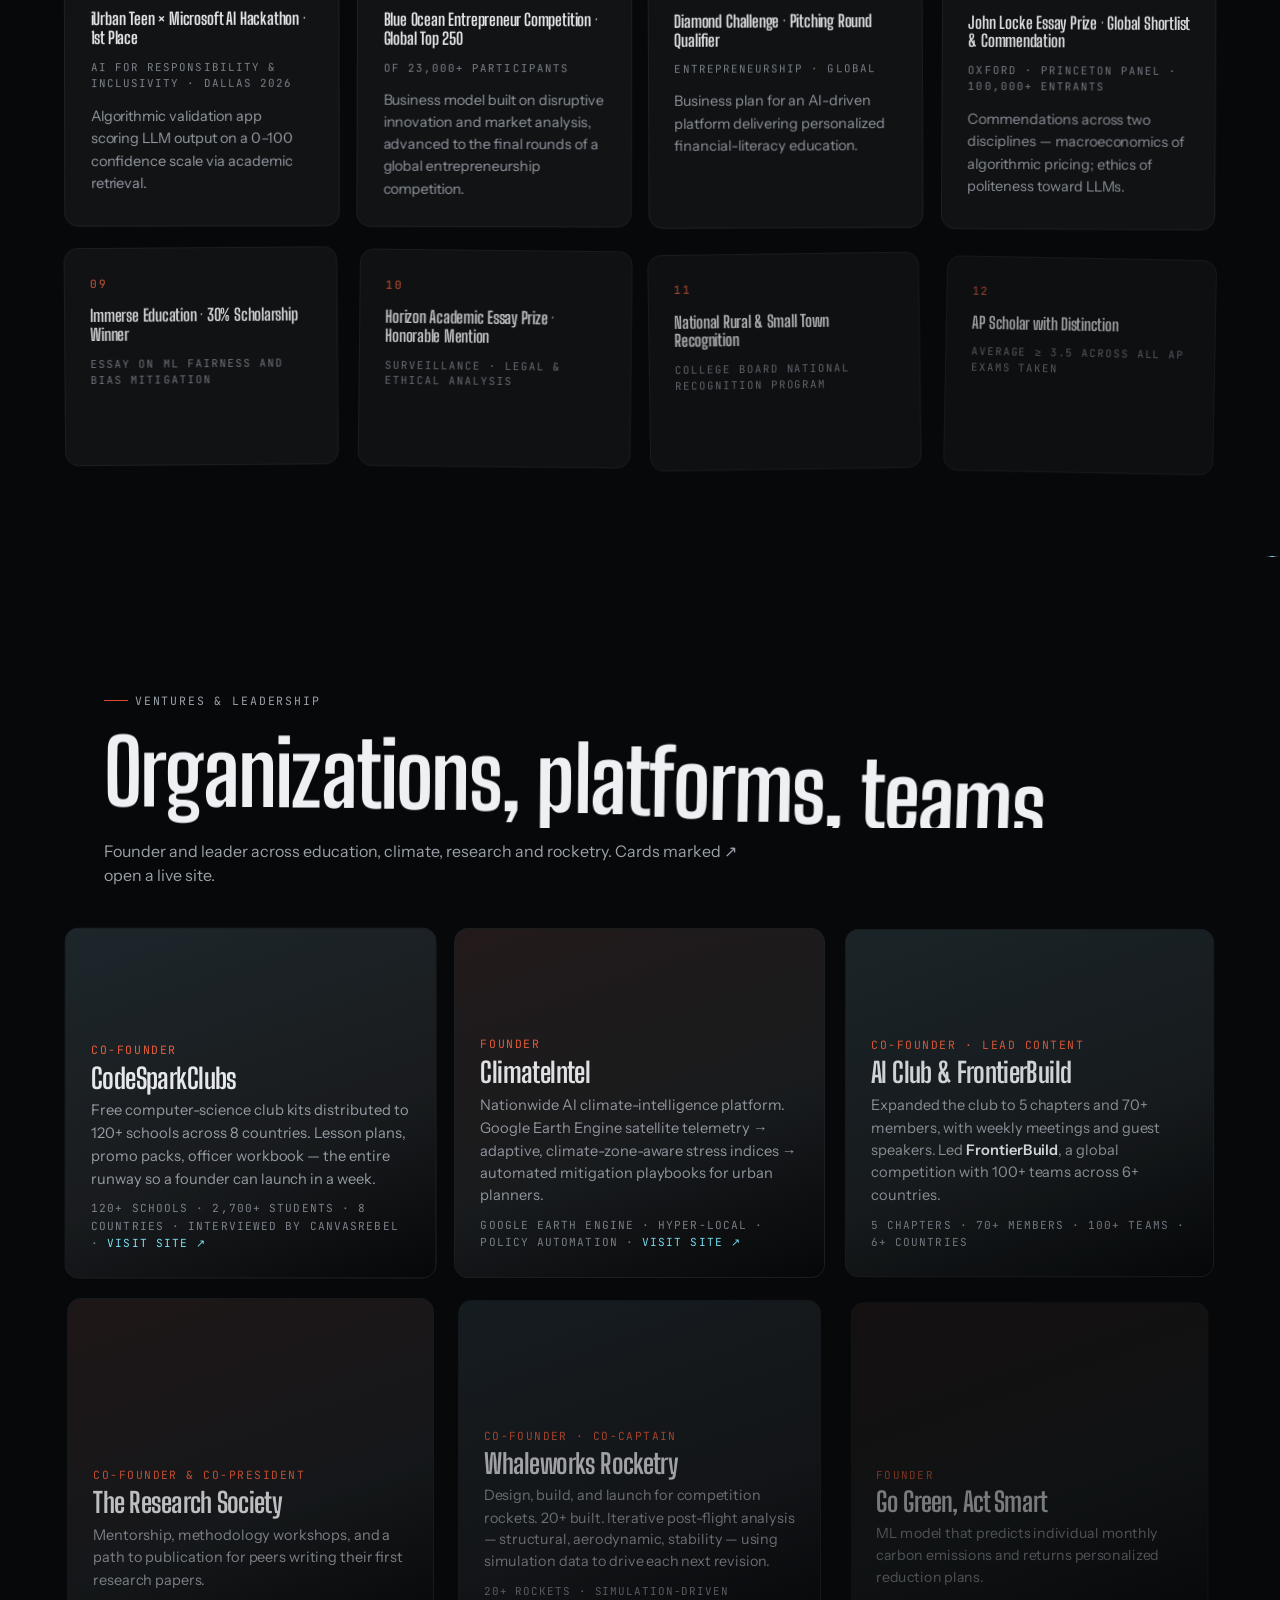
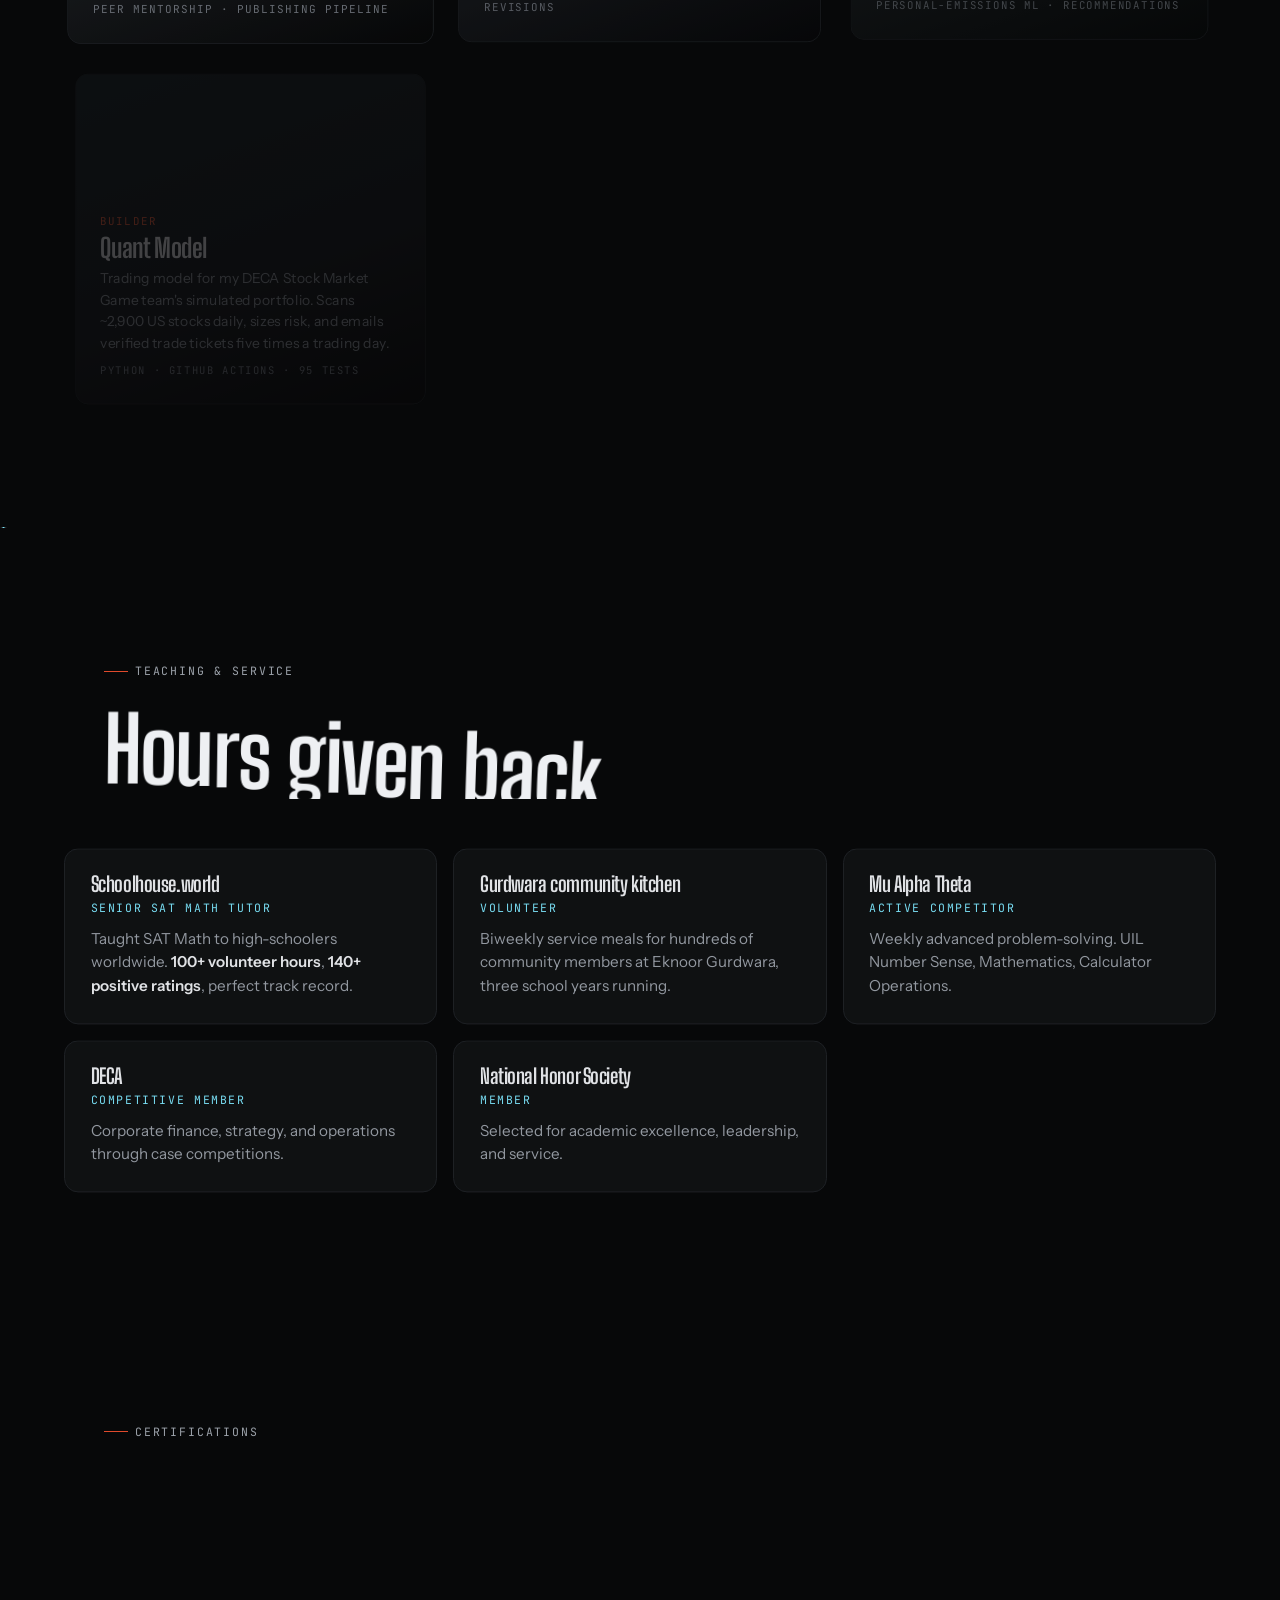
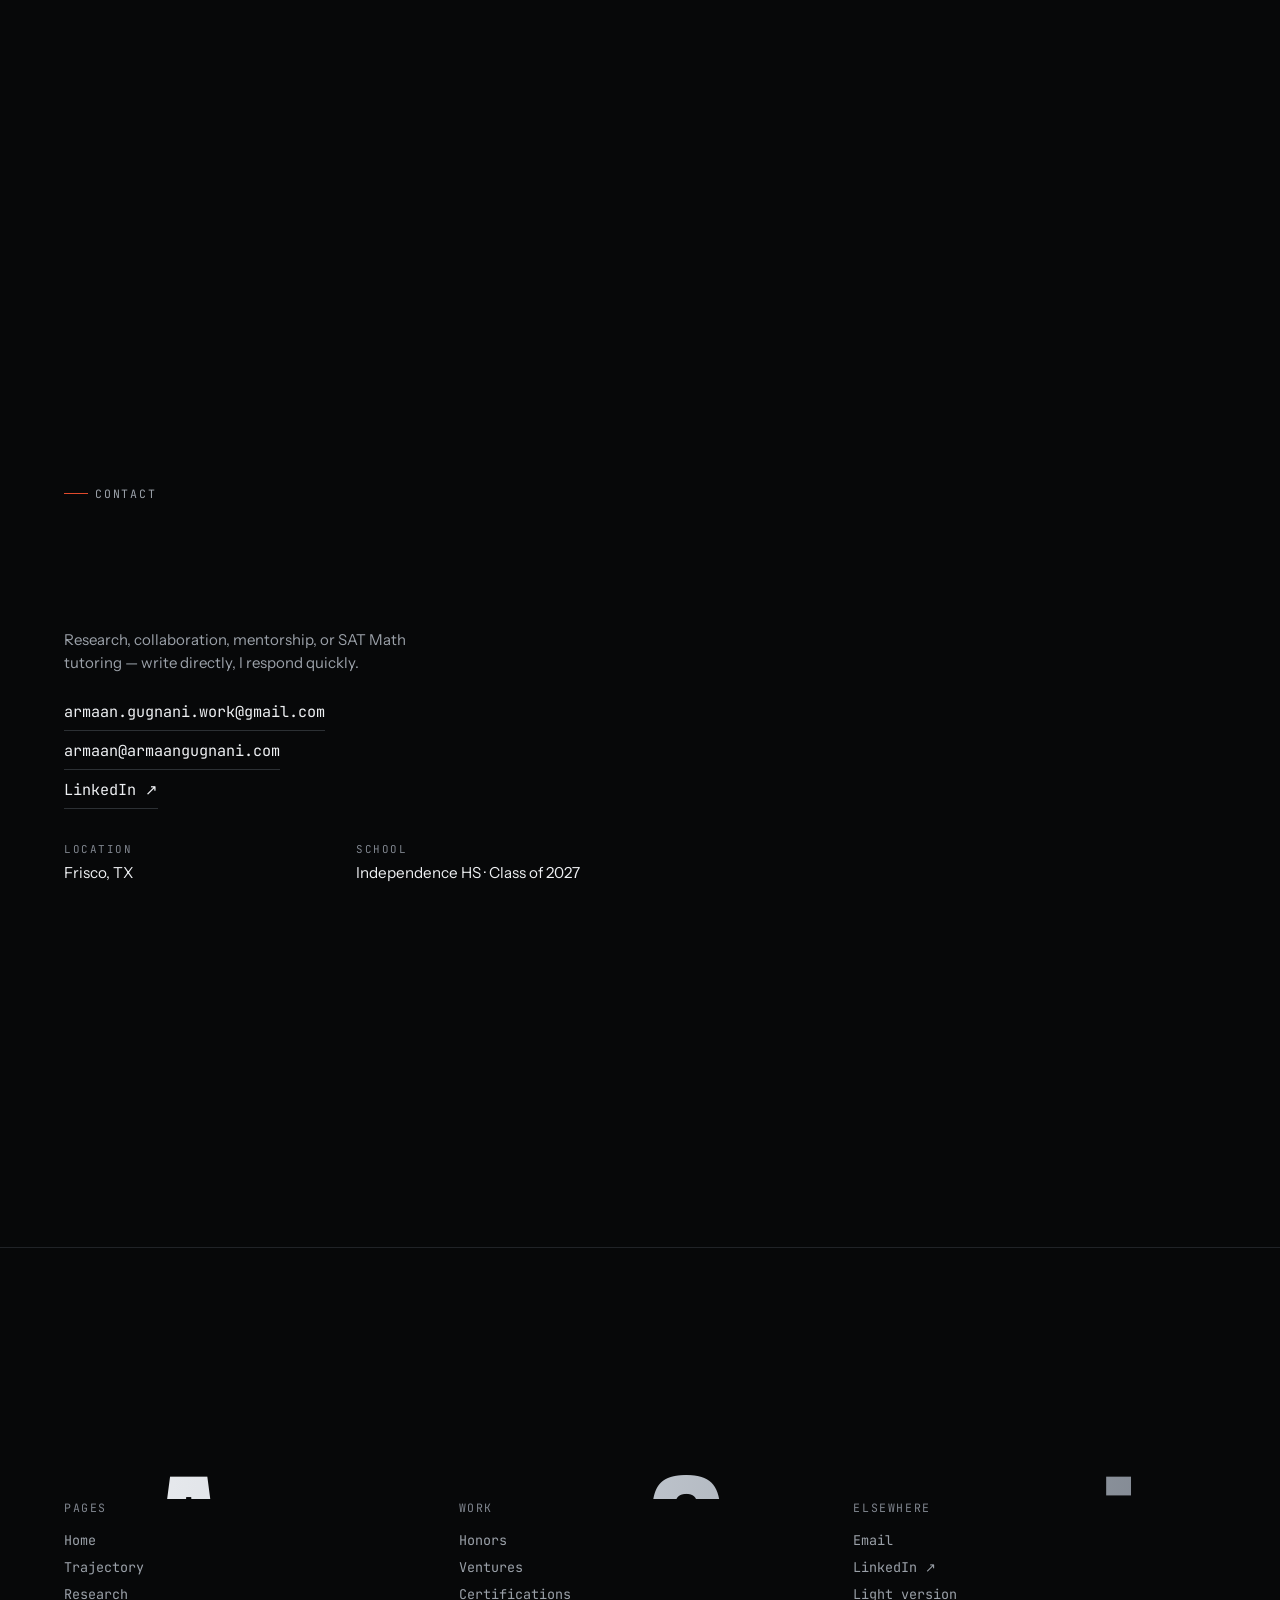
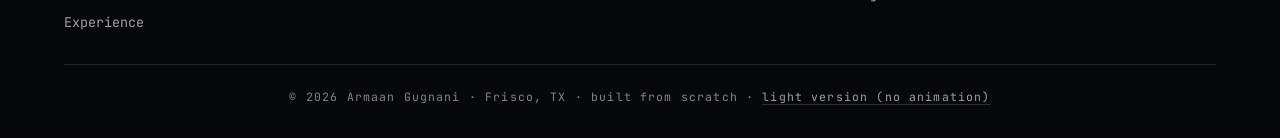
==== commit be09ad50: "SPIE paper: accepted for oral presentation" ====
--- a/index.html
+++ b/index.html
@@ -370,7 +370,7 @@
 
       <article class="paper paper--lead" data-reveal>
         <div class="paper__meta">
-          <span class="paper__badge">Harvard Medical School / MGH · Accepted, SPIE Medical Imaging 2027 · First author</span>
+          <span class="paper__badge">Harvard Medical School / MGH · SPIE Medical Imaging 2027, oral presentation · First author</span>
           <span class="paper__id">01 · MEDICAL IMAGING</span>
         </div>
         <h3 class="paper__title display">A Fluid–Structure-Coupled Physics-Informed Neural Operator for Intraventricular Vector Flow Mapping from Color Doppler Echocardiography</h3>
@@ -446,7 +446,7 @@
         </header>
         <ul class="role__bullets">
           <li>Dual-PINO model coupling fluid–structure interaction for echocardiography analysis.</li>
-          <li>First-author paper accepted at SPIE Medical Imaging 2027.</li>
+          <li>First-author paper accepted for oral presentation at SPIE Medical Imaging 2027.</li>
         </ul>
       </article>
 
